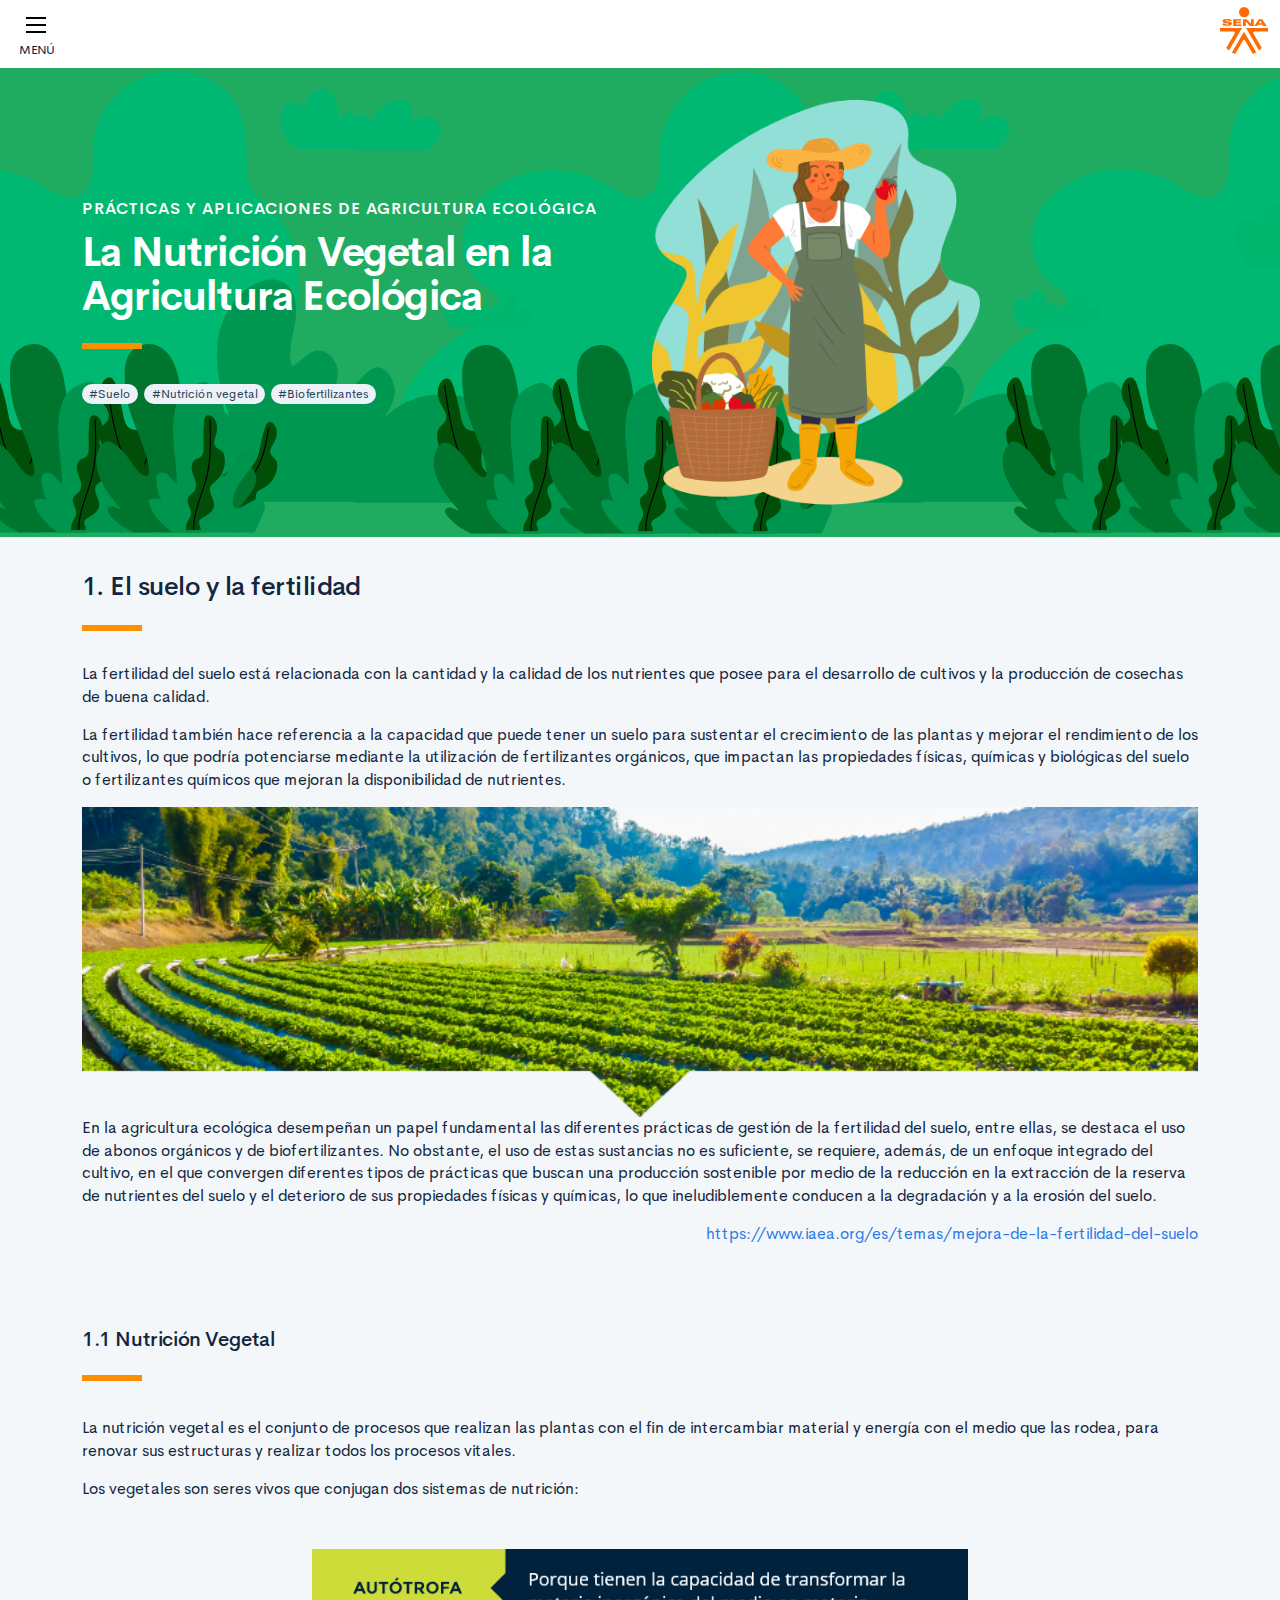
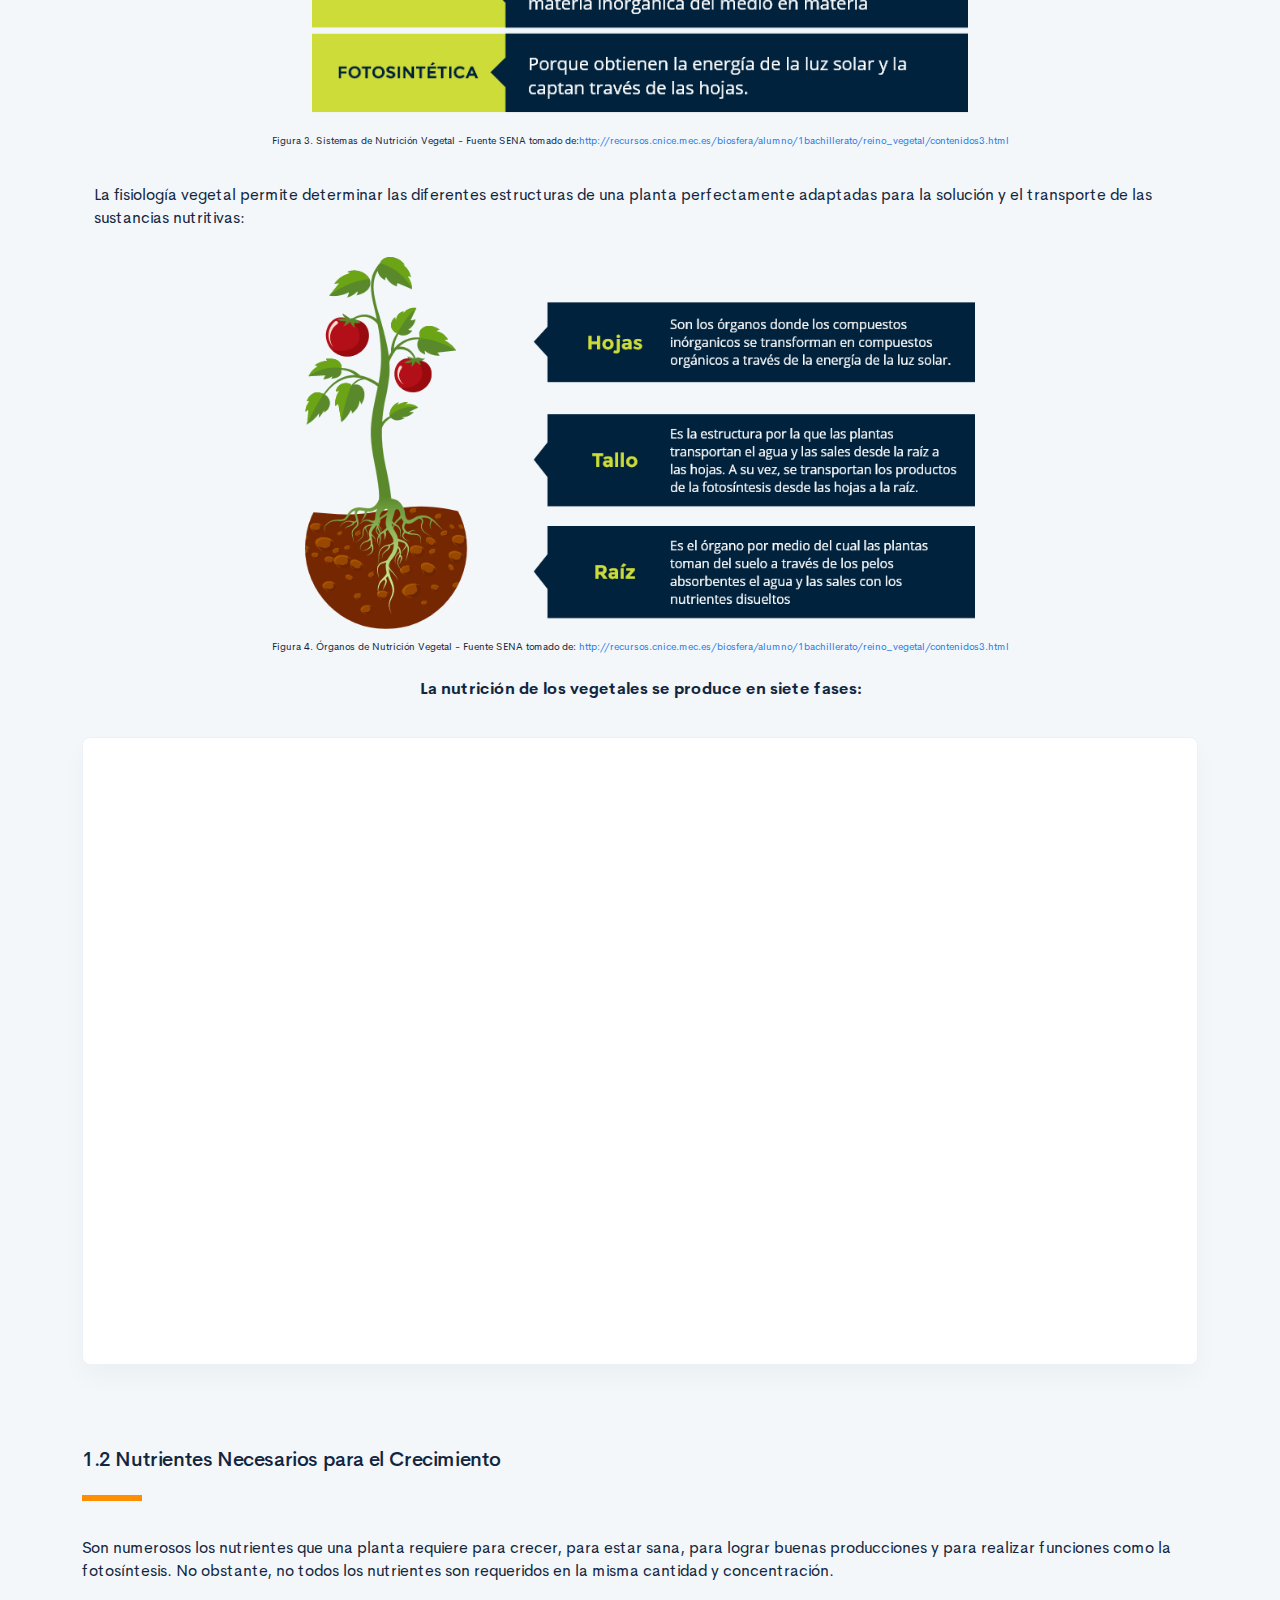
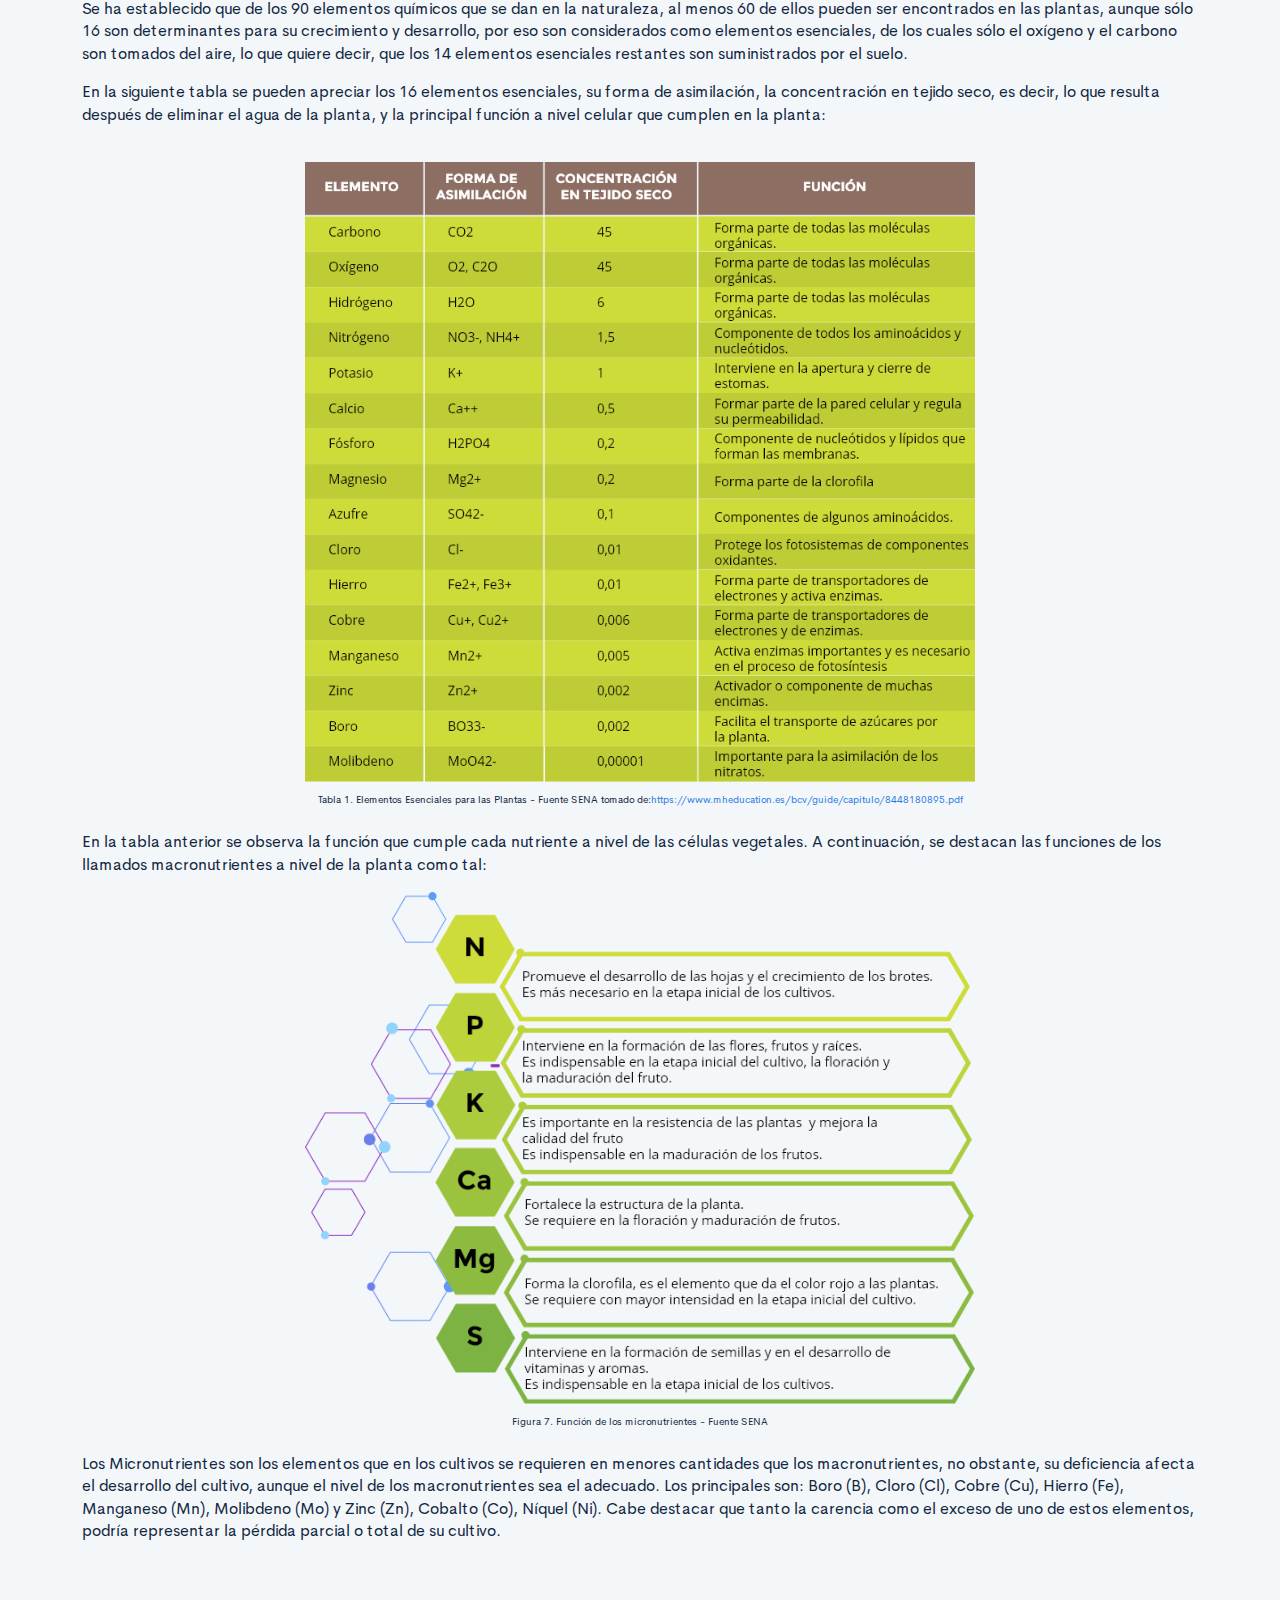
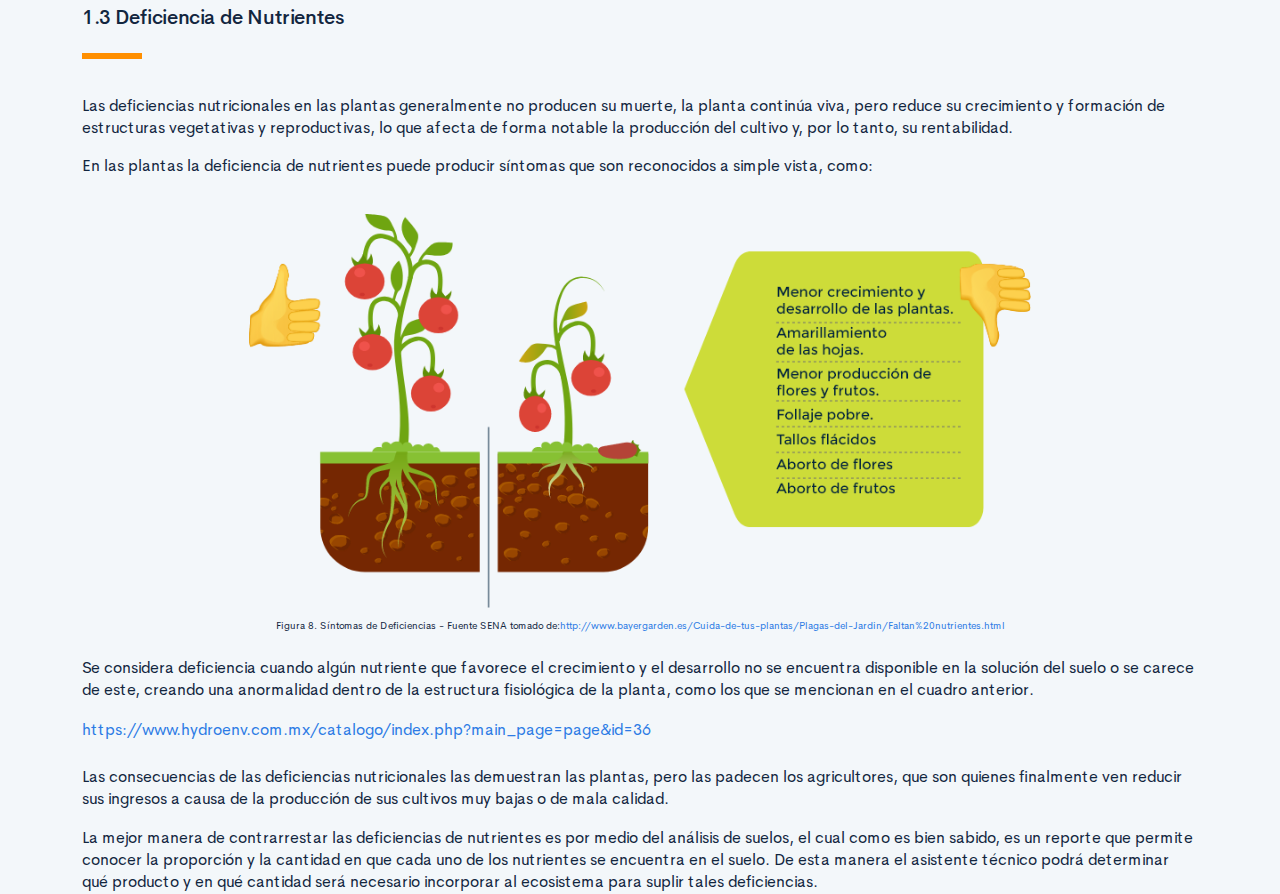
==== public/main.html @ 80901336 "Maquetación e Interacción JS" ====
<!DOCTYPE html>
<html lang="es">
    <head>
        <meta charset="UTF-8">
        <meta name="viewport" content="width=device-width, user-scalable=no, initial-scale=1.0, maximum-scale=1.0, minimum-scale=1.0">
        <title>PRÁCTICAS Y APLICACIONES DE AGRICULTURA ECOLÓGICA</title>
        <meta meta name="description" content="Descripción del propósito educativo del componente">
        <link rel="icon" type="image/svg+xml" href="assets/images/logos/senaLogo.svg">
        <link rel="stylesheet" href="assets/fonts/feather/feather.css">
        <link rel="stylesheet" href="assets/fonts/fontawesome/css/font-awesome.css">
        <link href="assets/css/fancybox.css" rel="stylesheet">
        <link href="assets/css/animate.css" rel="stylesheet">
        <link rel="stylesheet" href="assets/css/main.css">
    </head>
    <body class="theme-dark" id="page-main">
        <div class="page-main">
            <header class="sticky-top">
                <div class="page-topbar">
                    <div class="container-fluid">
                        <div class="d-flex justify-content-between align-items-center">
                            <div class="page-topbar__menu"><a class="page-topbar__menu-icon btn-menu-responsive" href="#"><span></span><span></span><span></span></a><span class="page-topbar__menu-title">MENÚ</span></div>
                            <div class="page-topbar__logo"><img class="img-fluid" src="assets/images/logos/senaLogo.svg" alt="Logo SENA"></div>
                        </div>
                    </div>
                </div>
            </header>
            <main class="mb-5">
                <div class="page-header theme-light mb-5" id="page-main-header">
                    <div class="container">
                        <div class="row align-items-center">
                            <div class="col-12 col-lg-6">
                                <h3 class="curso-subtitulo" id="curso-titulo-componente">PRÁCTICAS Y APLICACIONES DE AGRICULTURA ECOLÓGICA</h3>
                                <h1 class="curso-titulo" id="curso-titulo-tema">Título del tema</h1>
                                <div class="brand-line-primary"></div>
                                <div class="keywords"><span class="badge badge-pill badge-light mr-2">#Suelo</span><span class="badge badge-pill badge-light mr-2">#Nutrición vegetal</span><span class="badge badge-pill badge-light mr-2">#Biofertilizantes</span></div>
                            </div>
                            <div class="col-12 col-lg-6">
                                <div class="d-none d-lg-block"><img src="assets/images/header/header_media.png" style="max-width: 60%"></div>
                            </div>
                        </div>
                    </div>
                </div>
                <div id="mainContent"></div>
            </main>
            <footer class="mt-5">
                <div class="page-control d-none" id="page-control">
                    <div class="row justify-content-center align-items-center"><a class="page-control-link page-control-prev col-6 py-3 text-center" id="back" href="#"><span>
                                <div class="fa fa-chevron-left mr-3"></div>Anterior
                            </span></a><a class="page-control-link page-control-next col-6 py-3 text-center" id="next" href="#"><span>Siguiente<div class="fa fa-chevron-right ml-3"></div></span></a></div>
                </div>
            </footer>
        </div>
        <aside id="page-main-aside">
            <div class="aside-contenidos">
                <div class="aside-contenidos__header d-flex justify-content-between align-items-center">
                    <div class="aside-contenidos__titulo"><span> <i class="fa fa-list-ul mr-2"></i>Contenidos</span></div>
                    <div class="aside-contenidos__close d-md-none"><a class="page-main-aside__close icon btnclose m-0" href="#"></a></div>
                </div>
                <nav class="aside-contenidos__body">
                    <ul class="menu-main" id="menuMain"></ul>
                </nav>
            </div>
            <div class="aside-extra position-relative">
                <ul class="fixed-bottom menu-secondary" id="menuSecondary"></ul>
            </div>
        </aside>
        <script src="assets/js/vendor.js"></script>
        <script src="assets/js/global.js"> </script>
        <script src="assets/js/pages.js"> </script>
    </body>
</html>
---- public/assets/fonts/feather/feather.css ----
@font-face {
  font-family: 'Feather';
  src:
    url('fonts/Feather.ttf?sdxovp') format('truetype'),
    url('fonts/Feather.woff?sdxovp') format('woff'),
    url('fonts/Feather.svg?sdxovp#Feather') format('svg');
  font-weight: normal;
  font-style: normal;
}

.fe {
  /* use !important to prevent issues with browser extensions that change fonts */
  font-family: 'Feather' !important;
  speak: none;
  font-style: normal;
  font-weight: normal;
  font-variant: normal;
  text-transform: none;
  line-height: 1;

  /* Better Font Rendering =========== */
  -webkit-font-smoothing: antialiased;
  -moz-osx-font-smoothing: grayscale;
}

.fe-activity:before {
  content: "\e900";
}
.fe-airplay:before {
  content: "\e901";
}
.fe-alert-circle:before {
  content: "\e902";
}
.fe-alert-octagon:before {
  content: "\e903";
}
.fe-alert-triangle:before {
  content: "\e904";
}
.fe-align-center:before {
  content: "\e905";
}
.fe-align-justify:before {
  content: "\e906";
}
.fe-align-left:before {
  content: "\e907";
}
.fe-align-right:before {
  content: "\e908";
}
.fe-anchor:before {
  content: "\e909";
}
.fe-aperture:before {
  content: "\e90a";
}
.fe-archive:before {
  content: "\e90b";
}
.fe-arrow-down:before {
  content: "\e90c";
}
.fe-arrow-down-circle:before {
  content: "\e90d";
}
.fe-arrow-down-left:before {
  content: "\e90e";
}
.fe-arrow-down-right:before {
  content: "\e90f";
}
.fe-arrow-left:before {
  content: "\e910";
}
.fe-arrow-left-circle:before {
  content: "\e911";
}
.fe-arrow-right:before {
  content: "\e912";
}
.fe-arrow-right-circle:before {
  content: "\e913";
}
.fe-arrow-up:before {
  content: "\e914";
}
.fe-arrow-up-circle:before {
  content: "\e915";
}
.fe-arrow-up-left:before {
  content: "\e916";
}
.fe-arrow-up-right:before {
  content: "\e917";
}
.fe-at-sign:before {
  content: "\e918";
}
.fe-award:before {
  content: "\e919";
}
.fe-bar-chart:before {
  content: "\e91a";
}
.fe-bar-chart-2:before {
  content: "\e91b";
}
.fe-battery:before {
  content: "\e91c";
}
.fe-battery-charging:before {
  content: "\e91d";
}
.fe-bell:before {
  content: "\e91e";
}
.fe-bell-off:before {
  content: "\e91f";
}
.fe-bluetooth:before {
  content: "\e920";
}
.fe-bold:before {
  content: "\e921";
}
.fe-book:before {
  content: "\e922";
}
.fe-book-open:before {
  content: "\e923";
}
.fe-bookmark:before {
  content: "\e924";
}
.fe-box:before {
  content: "\e925";
}
.fe-briefcase:before {
  content: "\e926";
}
.fe-calendar:before {
  content: "\e927";
}
.fe-camera:before {
  content: "\e928";
}
.fe-camera-off:before {
  content: "\e929";
}
.fe-cast:before {
  content: "\e92a";
}
.fe-check:before {
  content: "\e92b";
}
.fe-check-circle:before {
  content: "\e92c";
}
.fe-check-square:before {
  content: "\e92d";
}
.fe-chevron-down:before {
  content: "\e92e";
}
.fe-chevron-left:before {
  content: "\e92f";
}
.fe-chevron-right:before {
  content: "\e930";
}
.fe-chevron-up:before {
  content: "\e931";
}
.fe-chevrons-down:before {
  content: "\e932";
}
.fe-chevrons-left:before {
  content: "\e933";
}
.fe-chevrons-right:before {
  content: "\e934";
}
.fe-chevrons-up:before {
  content: "\e935";
}
.fe-chrome:before {
  content: "\e936";
}
.fe-circle:before {
  content: "\e937";
}
.fe-clipboard:before {
  content: "\e938";
}
.fe-clock:before {
  content: "\e939";
}
.fe-cloud:before {
  content: "\e93a";
}
.fe-cloud-drizzle:before {
  content: "\e93b";
}
.fe-cloud-lightning:before {
  content: "\e93c";
}
.fe-cloud-off:before {
  content: "\e93d";
}
.fe-cloud-rain:before {
  content: "\e93e";
}
.fe-cloud-snow:before {
  content: "\e93f";
}
.fe-code:before {
  content: "\e940";
}
.fe-codepen:before {
  content: "\e941";
}
.fe-command:before {
  content: "\e942";
}
.fe-compass:before {
  content: "\e943";
}
.fe-copy:before {
  content: "\e944";
}
.fe-corner-down-left:before {
  content: "\e945";
}
.fe-corner-down-right:before {
  content: "\e946";
}
.fe-corner-left-down:before {
  content: "\e947";
}
.fe-corner-left-up:before {
  content: "\e948";
}
.fe-corner-right-down:before {
  content: "\e949";
}
.fe-corner-right-up:before {
  content: "\e94a";
}
.fe-corner-up-left:before {
  content: "\e94b";
}
.fe-corner-up-right:before {
  content: "\e94c";
}
.fe-cpu:before {
  content: "\e94d";
}
.fe-credit-card:before {
  content: "\e94e";
}
.fe-crop:before {
  content: "\e94f";
}
.fe-crosshair:before {
  content: "\e950";
}
.fe-database:before {
  content: "\e951";
}
.fe-delete:before {
  content: "\e952";
}
.fe-disc:before {
  content: "\e953";
}
.fe-dollar-sign:before {
  content: "\e954";
}
.fe-download:before {
  content: "\e955";
}
.fe-download-cloud:before {
  content: "\e956";
}
.fe-droplet:before {
  content: "\e957";
}
.fe-edit:before {
  content: "\e958";
}
.fe-edit-2:before {
  content: "\e959";
}
.fe-edit-3:before {
  content: "\e95a";
}
.fe-external-link:before {
  content: "\e95b";
}
.fe-eye:before {
  content: "\e95c";
}
.fe-eye-off:before {
  content: "\e95d";
}
.fe-facebook:before {
  content: "\e95e";
}
.fe-fast-forward:before {
  content: "\e95f";
}
.fe-feather:before {
  content: "\e960";
}
.fe-file:before {
  content: "\e961";
}
.fe-file-minus:before {
  content: "\e962";
}
.fe-file-plus:before {
  content: "\e963";
}
.fe-file-text:before {
  content: "\e964";
}
.fe-film:before {
  content: "\e965";
}
.fe-filter:before {
  content: "\e966";
}
.fe-flag:before {
  content: "\e967";
}
.fe-folder:before {
  content: "\e968";
}
.fe-folder-minus:before {
  content: "\e969";
}
.fe-folder-plus:before {
  content: "\e96a";
}
.fe-gift:before {
  content: "\e96b";
}
.fe-git-branch:before {
  content: "\e96c";
}
.fe-git-commit:before {
  content: "\e96d";
}
.fe-git-merge:before {
  content: "\e96e";
}
.fe-git-pull-request:before {
  content: "\e96f";
}
.fe-github:before {
  content: "\e970";
}
.fe-gitlab:before {
  content: "\e971";
}
.fe-globe:before {
  content: "\e972";
}
.fe-grid:before {
  content: "\e973";
}
.fe-hard-drive:before {
  content: "\e974";
}
.fe-hash:before {
  content: "\e975";
}
.fe-headphones:before {
  content: "\e976";
}
.fe-heart:before {
  content: "\e977";
}
.fe-help-circle:before {
  content: "\e978";
}
.fe-home:before {
  content: "\e979";
}
.fe-image:before {
  content: "\e97a";
}
.fe-inbox:before {
  content: "\e97b";
}
.fe-info:before {
  content: "\e97c";
}
.fe-instagram:before {
  content: "\e97d";
}
.fe-italic:before {
  content: "\e97e";
}
.fe-layers:before {
  content: "\e97f";
}
.fe-layout:before {
  content: "\e980";
}
.fe-life-buoy:before {
  content: "\e981";
}
.fe-link:before {
  content: "\e982";
}
.fe-link-2:before {
  content: "\e983";
}
.fe-linkedin:before {
  content: "\e984";
}
.fe-list:before {
  content: "\e985";
}
.fe-loader:before {
  content: "\e986";
}
.fe-lock:before {
  content: "\e987";
}
.fe-log-in:before {
  content: "\e988";
}
.fe-log-out:before {
  content: "\e989";
}
.fe-mail:before {
  content: "\e98a";
}
.fe-map:before {
  content: "\e98b";
}
.fe-map-pin:before {
  content: "\e98c";
}
.fe-maximize:before {
  content: "\e98d";
}
.fe-maximize-2:before {
  content: "\e98e";
}
.fe-menu:before {
  content: "\e98f";
}
.fe-message-circle:before {
  content: "\e990";
}
.fe-message-square:before {
  content: "\e991";
}
.fe-mic:before {
  content: "\e992";
}
.fe-mic-off:before {
  content: "\e993";
}
.fe-minimize:before {
  content: "\e994";
}
.fe-minimize-2:before {
  content: "\e995";
}
.fe-minus:before {
  content: "\e996";
}
.fe-minus-circle:before {
  content: "\e997";
}
.fe-minus-square:before {
  content: "\e998";
}
.fe-monitor:before {
  content: "\e999";
}
.fe-moon:before {
  content: "\e99a";
}
.fe-more-horizontal:before {
  content: "\e99b";
}
.fe-more-vertical:before {
  content: "\e99c";
}
.fe-move:before {
  content: "\e99d";
}
.fe-music:before {
  content: "\e99e";
}
.fe-navigation:before {
  content: "\e99f";
}
.fe-navigation-2:before {
  content: "\e9a0";
}
.fe-octagon:before {
  content: "\e9a1";
}
.fe-package:before {
  content: "\e9a2";
}
.fe-paperclip:before {
  content: "\e9a3";
}
.fe-pause:before {
  content: "\e9a4";
}
.fe-pause-circle:before {
  content: "\e9a5";
}
.fe-percent:before {
  content: "\e9a6";
}
.fe-phone:before {
  content: "\e9a7";
}
.fe-phone-call:before {
  content: "\e9a8";
}
.fe-phone-forwarded:before {
  content: "\e9a9";
}
.fe-phone-incoming:before {
  content: "\e9aa";
}
.fe-phone-missed:before {
  content: "\e9ab";
}
.fe-phone-off:before {
  content: "\e9ac";
}
.fe-phone-outgoing:before {
  content: "\e9ad";
}
.fe-pie-chart:before {
  content: "\e9ae";
}
.fe-play:before {
  content: "\e9af";
}
.fe-play-circle:before {
  content: "\e9b0";
}
.fe-plus:before {
  content: "\e9b1";
}
.fe-plus-circle:before {
  content: "\e9b2";
}
.fe-plus-square:before {
  content: "\e9b3";
}
.fe-pocket:before {
  content: "\e9b4";
}
.fe-power:before {
  content: "\e9b5";
}
.fe-printer:before {
  content: "\e9b6";
}
.fe-radio:before {
  content: "\e9b7";
}
.fe-refresh-ccw:before {
  content: "\e9b8";
}
.fe-refresh-cw:before {
  content: "\e9b9";
}
.fe-repeat:before {
  content: "\e9ba";
}
.fe-rewind:before {
  content: "\e9bb";
}
.fe-rotate-ccw:before {
  content: "\e9bc";
}
.fe-rotate-cw:before {
  content: "\e9bd";
}
.fe-rss:before {
  content: "\e9be";
}
.fe-save:before {
  content: "\e9bf";
}
.fe-scissors:before {
  content: "\e9c0";
}
.fe-search:before {
  content: "\e9c1";
}
.fe-send:before {
  content: "\e9c2";
}
.fe-server:before {
  content: "\e9c3";
}
.fe-settings:before {
  content: "\e9c4";
}
.fe-share:before {
  content: "\e9c5";
}
.fe-share-2:before {
  content: "\e9c6";
}
.fe-shield:before {
  content: "\e9c7";
}
.fe-shield-off:before {
  content: "\e9c8";
}
.fe-shopping-bag:before {
  content: "\e9c9";
}
.fe-shopping-cart:before {
  content: "\e9ca";
}
.fe-shuffle:before {
  content: "\e9cb";
}
.fe-sidebar:before {
  content: "\e9cc";
}
.fe-skip-back:before {
  content: "\e9cd";
}
.fe-skip-forward:before {
  content: "\e9ce";
}
.fe-slack:before {
  content: "\e9cf";
}
.fe-slash:before {
  content: "\e9d0";
}
.fe-sliders:before {
  content: "\e9d1";
}
.fe-smartphone:before {
  content: "\e9d2";
}
.fe-speaker:before {
  content: "\e9d3";
}
.fe-square:before {
  content: "\e9d4";
}
.fe-star:before {
  content: "\e9d5";
}
.fe-stop-circle:before {
  content: "\e9d6";
}
.fe-sun:before {
  content: "\e9d7";
}
.fe-sunrise:before {
  content: "\e9d8";
}
.fe-sunset:before {
  content: "\e9d9";
}
.fe-tablet:before {
  content: "\e9da";
}
.fe-tag:before {
  content: "\e9db";
}
.fe-target:before {
  content: "\e9dc";
}
.fe-terminal:before {
  content: "\e9dd";
}
.fe-thermometer:before {
  content: "\e9de";
}
.fe-thumbs-down:before {
  content: "\e9df";
}
.fe-thumbs-up:before {
  content: "\e9e0";
}
.fe-toggle-left:before {
  content: "\e9e1";
}
.fe-toggle-right:before {
  content: "\e9e2";
}
.fe-trash:before {
  content: "\e9e3";
}
.fe-trash-2:before {
  content: "\e9e4";
}
.fe-trending-down:before {
  content: "\e9e5";
}
.fe-trending-up:before {
  content: "\e9e6";
}
.fe-triangle:before {
  content: "\e9e7";
}
.fe-truck:before {
  content: "\e9e8";
}
.fe-tv:before {
  content: "\e9e9";
}
.fe-twitter:before {
  content: "\e9ea";
}
.fe-type:before {
  content: "\e9eb";
}
.fe-umbrella:before {
  content: "\e9ec";
}
.fe-underline:before {
  content: "\e9ed";
}
.fe-unlock:before {
  content: "\e9ee";
}
.fe-upload:before {
  content: "\e9ef";
}
.fe-upload-cloud:before {
  content: "\e9f0";
}
.fe-user:before {
  content: "\e9f1";
}
.fe-user-check:before {
  content: "\e9f2";
}
.fe-user-minus:before {
  content: "\e9f3";
}
.fe-user-plus:before {
  content: "\e9f4";
}
.fe-user-x:before {
  content: "\e9f5";
}
.fe-users:before {
  content: "\e9f6";
}
.fe-video:before {
  content: "\e9f7";
}
.fe-video-off:before {
  content: "\e9f8";
}
.fe-voicemail:before {
  content: "\e9f9";
}
.fe-volume:before {
  content: "\e9fa";
}
.fe-volume-1:before {
  content: "\e9fb";
}
.fe-volume-2:before {
  content: "\e9fc";
}
.fe-volume-x:before {
  content: "\e9fd";
}
.fe-watch:before {
  content: "\e9fe";
}
.fe-wifi:before {
  content: "\e9ff";
}
.fe-wifi-off:before {
  content: "\ea00";
}
.fe-wind:before {
  content: "\ea01";
}
.fe-x:before {
  content: "\ea02";
}
.fe-x-circle:before {
  content: "\ea03";
}
.fe-x-square:before {
  content: "\ea04";
}
.fe-youtube:before {
  content: "\ea05";
}
.fe-zap:before {
  content: "\ea06";
}
.fe-zap-off:before {
  content: "\ea07";
}
.fe-zoom-in:before {
  content: "\ea08";
}
.fe-zoom-out:before {
  content: "\ea09";
}
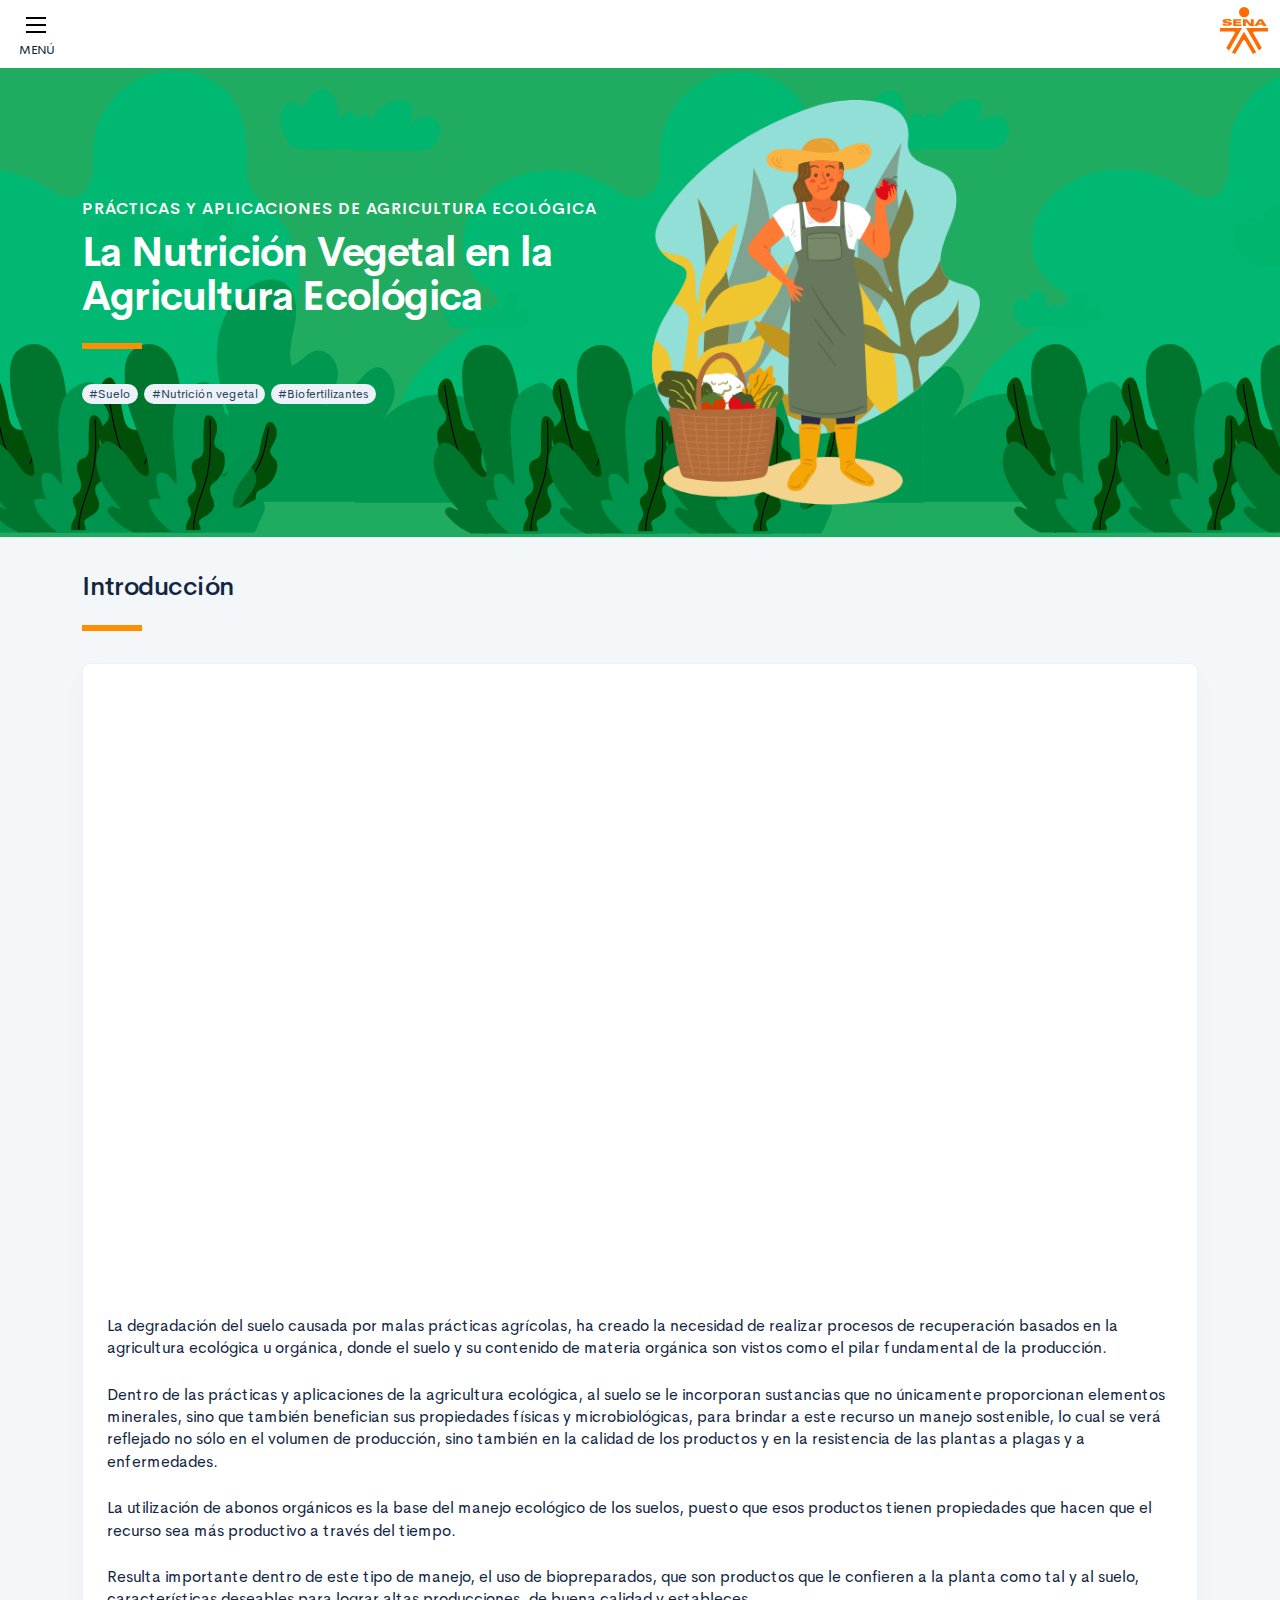
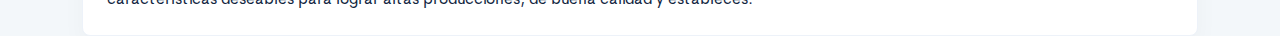
==== commit 97b33c47: "Terminado" ====
--- a/public/main.html
+++ b/public/main.html
@@ -32,7 +32,6 @@
                                 <h3 class="curso-subtitulo" id="curso-titulo-componente">PRÁCTICAS Y APLICACIONES DE AGRICULTURA ECOLÓGICA</h3>
                                 <h1 class="curso-titulo" id="curso-titulo-tema">Título del tema</h1>
                                 <div class="brand-line-primary"></div>
-                                <div class="keywords"><span class="badge badge-pill badge-light mr-2">#Suelo</span><span class="badge badge-pill badge-light mr-2">#Nutrición vegetal</span><span class="badge badge-pill badge-light mr-2">#Biofertilizantes</span></div>
                             </div>
                             <div class="col-12 col-lg-6">
                                 <div class="d-none d-lg-block"><img src="assets/images/header/header_media.png" style="max-width: 60%"></div>
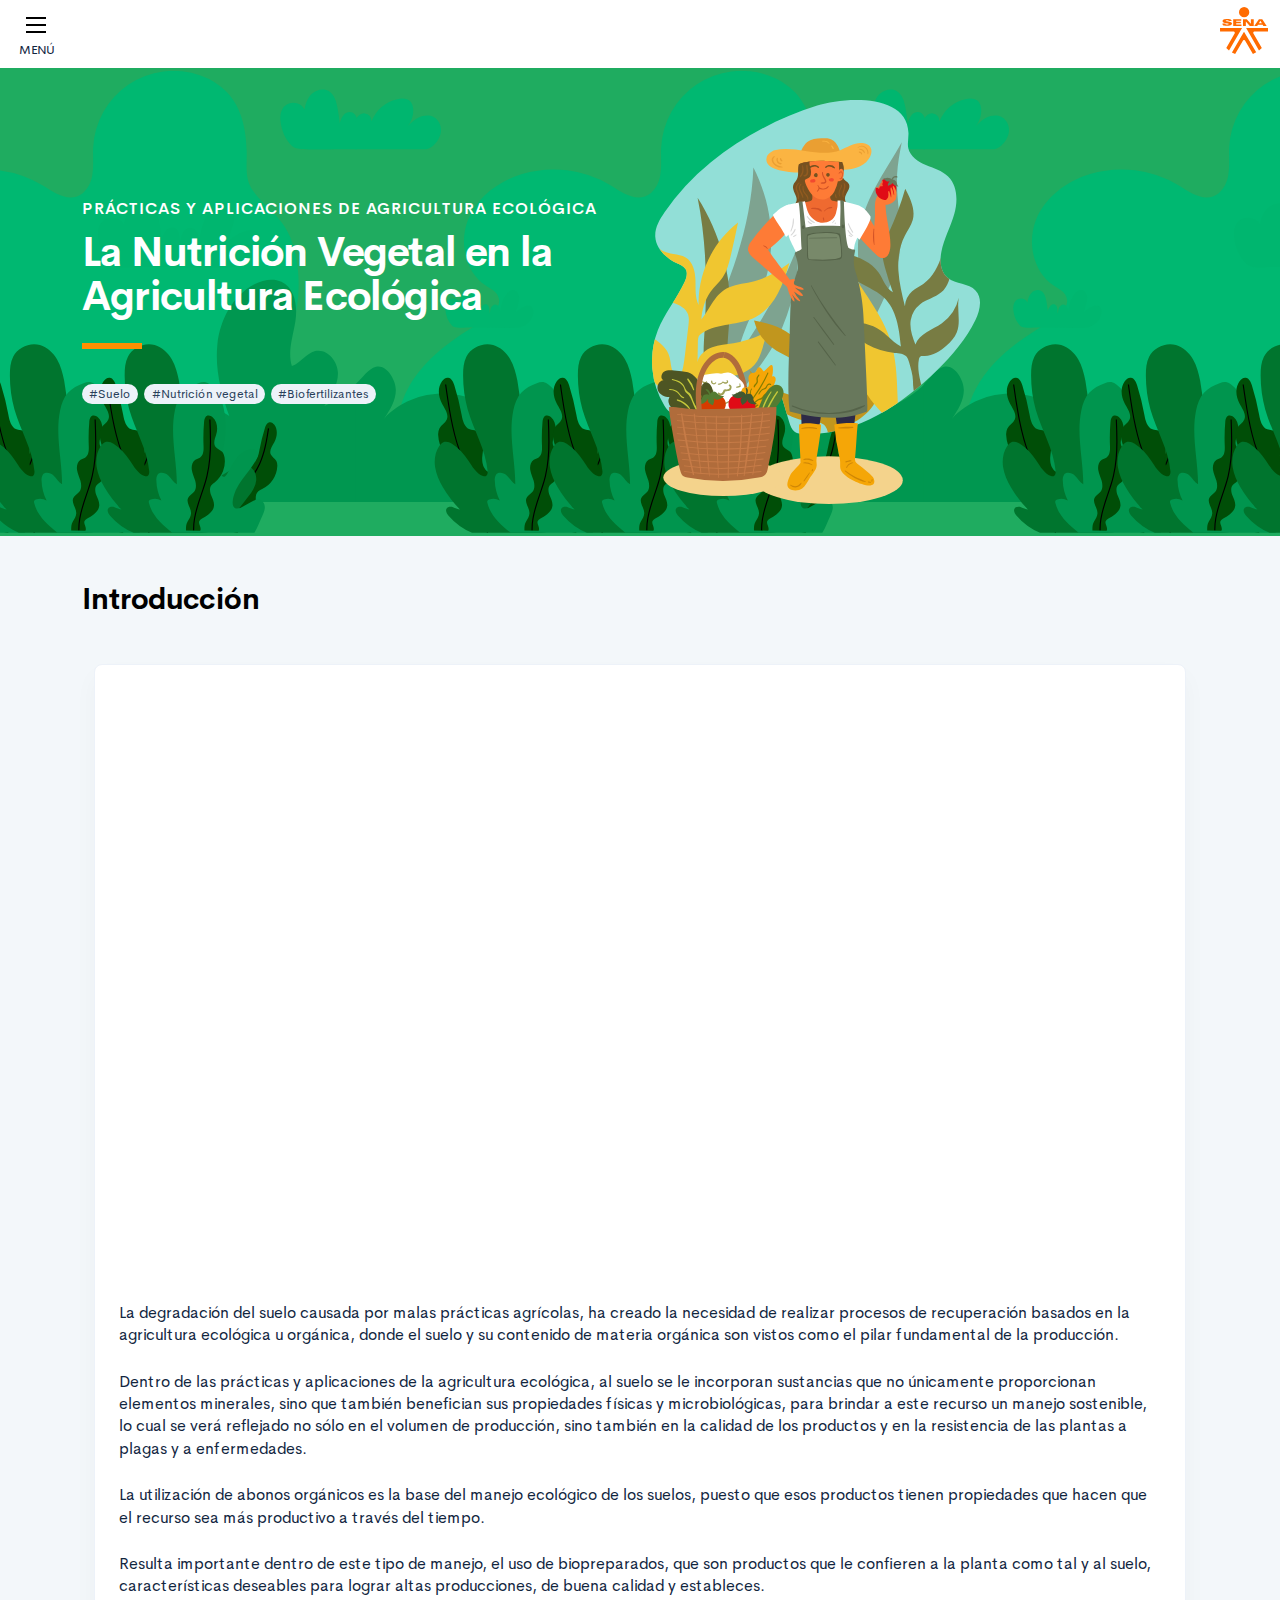
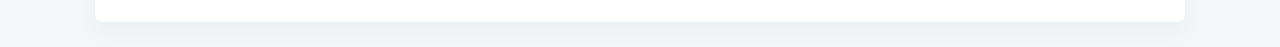
==== commit abdd3ab4: "Correcciones 2" ====
--- a/public/main.html
+++ b/public/main.html
@@ -4,7 +4,7 @@
         <meta charset="UTF-8">
         <meta name="viewport" content="width=device-width, user-scalable=no, initial-scale=1.0, maximum-scale=1.0, minimum-scale=1.0">
         <title>PRÁCTICAS Y APLICACIONES DE AGRICULTURA ECOLÓGICA</title>
-        <meta meta name="description" content="Descripción del propósito educativo del componente">
+        <meta meta name="description" content="La Nutrición Vegetal en la Agricultura Ecológica">
         <link rel="icon" type="image/svg+xml" href="assets/images/logos/senaLogo.svg">
         <link rel="stylesheet" href="assets/fonts/feather/feather.css">
         <link rel="stylesheet" href="assets/fonts/fontawesome/css/font-awesome.css">
@@ -34,7 +34,7 @@
                                 <div class="brand-line-primary"></div>
                             </div>
                             <div class="col-12 col-lg-6">
-                                <div class="d-none d-lg-block"><img src="assets/images/header/header_media.png" style="max-width: 60%"></div>
+                                <div class="d-none d-lg-block"><img src="assets/images/header/header_media.svg" style="max-width: 60%"></div>
                             </div>
                         </div>
                     </div>
--- a/public/assets/css/main.css
+++ b/public/assets/css/main.css
@@ -3,6 +3,6 @@
  * Copyright 2011-2019 The Bootstrap Authors
  * Copyright 2011-2019 Twitter, Inc.
  * Licensed under MIT (https://github.com/twbs/bootstrap/blob/master/LICENSE)
- */:root{--blue: #2C7BE5;--indigo: #727cf5;--purple: #6b5eae;--pink: #ff679b;--red: #E63757;--orange: #fd7e14;--yellow: #F6C343;--green: #00D97E;--teal: #02a8b5;--cyan: #39afd1;--white: #fff;--gray: #95AAC9;--gray-dark: #3B506C;--primary: #12263F;--secondary: #6E84A3;--success: #00A99A;--info: #39afd1;--warning: #ff8f00;--danger: #E63757;--light: #EDF2F9;--dark: #000;--white: #fff;--breakpoint-xs: 0;--breakpoint-sm: 576px;--breakpoint-md: 768px;--breakpoint-lg: 992px;--breakpoint-xl: 1200px;--font-family-sans-serif: "Cerebri Sans", sans-serif;--font-family-monospace: "Courier New", monospace}*,*::before,*::after{box-sizing:border-box}html{font-family:sans-serif;line-height:1.15;-webkit-text-size-adjust:100%;-webkit-tap-highlight-color:rgba(0,0,0,0)}article,aside,figcaption,figure,footer,header,hgroup,main,nav,section{display:block}body{margin:0;font-family:"Cerebri Sans",sans-serif;font-size:.9375rem;font-weight:400;line-height:1.5;color:#12263F;text-align:left;background-color:#F3F7FA}[tabindex="-1"]:focus:not(:focus-visible){outline:0 !important}hr{box-sizing:content-box;height:0;overflow:visible}h1,h2,h3,h4,h5,h6{margin-top:0;margin-bottom:1.125rem}p{margin-top:0;margin-bottom:1rem}abbr[title],abbr[data-original-title]{text-decoration:underline;text-decoration:underline dotted;cursor:help;border-bottom:0;text-decoration-skip-ink:none}address{margin-bottom:1rem;font-style:normal;line-height:inherit}ol,ul,dl{margin-top:0;margin-bottom:1rem}ol ol,ul ul,ol ul,ul ol{margin-bottom:0}dt{font-weight:600}dd{margin-bottom:.5rem;margin-left:0}blockquote{margin:0 0 1rem}b,strong{font-weight:bolder}small{font-size:80%}sub,sup{position:relative;font-size:75%;line-height:0;vertical-align:baseline}sub{bottom:-.25em}sup{top:-.5em}a{color:#2C7BE5;text-decoration:none;background-color:transparent}a:hover{color:#104082;text-decoration:none}a:not([href]){color:inherit;text-decoration:none}a:not([href]):hover{color:inherit;text-decoration:none}pre,code,kbd,samp{font-family:"Courier New",monospace;font-size:1em}pre{margin-top:0;margin-bottom:1rem;overflow:auto}figure{margin:0 0 1rem}img{vertical-align:middle;border-style:none}svg{overflow:hidden;vertical-align:middle}table{border-collapse:collapse}caption{padding-top:1rem;padding-bottom:1rem;color:#95AAC9;text-align:left;caption-side:bottom}th{text-align:inherit}label{display:inline-block;margin-bottom:.5rem}button{border-radius:0}button:focus{outline:1px dotted;outline:5px auto -webkit-focus-ring-color}input,button,select,optgroup,textarea{margin:0;font-family:inherit;font-size:inherit;line-height:inherit}button,input{overflow:visible}button,select{text-transform:none}select{word-wrap:normal}button,[type="button"],[type="reset"],[type="submit"]{-webkit-appearance:button}button:not(:disabled),[type="button"]:not(:disabled),[type="reset"]:not(:disabled),[type="submit"]:not(:disabled){cursor:pointer}button::-moz-focus-inner,[type="button"]::-moz-focus-inner,[type="reset"]::-moz-focus-inner,[type="submit"]::-moz-focus-inner{padding:0;border-style:none}input[type="radio"],input[type="checkbox"]{box-sizing:border-box;padding:0}input[type="date"],input[type="time"],input[type="datetime-local"],input[type="month"]{-webkit-appearance:listbox}textarea{overflow:auto;resize:vertical}fieldset{min-width:0;padding:0;margin:0;border:0}legend{display:block;width:100%;max-width:100%;padding:0;margin-bottom:.5rem;font-size:1.5rem;line-height:inherit;color:inherit;white-space:normal}progress{vertical-align:baseline}[type="number"]::-webkit-inner-spin-button,[type="number"]::-webkit-outer-spin-button{height:auto}[type="search"]{outline-offset:-2px;-webkit-appearance:none}[type="search"]::-webkit-search-decoration{-webkit-appearance:none}::-webkit-file-upload-button{font:inherit;-webkit-appearance:button}output{display:inline-block}summary{display:list-item;cursor:pointer}template{display:none}[hidden]{display:none !important}h1,h2,h3,h4,h5,h6,.h1,.h2,.h3,.h4,.h5,.h6{margin-bottom:1.125rem;font-weight:500;line-height:1.1}h1,.h1{font-size:1.625rem}h2,.h2{font-size:1.25rem}h3,.h3{font-size:1.0625rem}h4,.h4{font-size:.9375rem}h5,.h5{font-size:.8125rem}h6,.h6{font-size:.625rem}.lead{font-size:1.17188rem;font-weight:300}.display-1{font-size:4rem;font-weight:600;line-height:1.1}.display-2{font-size:3.25rem;font-weight:600;line-height:1.1}.display-3{font-size:2.625rem;font-weight:600;line-height:1.1}.display-4{font-size:2rem;font-weight:600;line-height:1.1}hr{margin-top:1rem;margin-bottom:1rem;border:0;border-top:1px solid #E3EBF6}small,.small{font-size:.8125rem;font-weight:400}mark,.mark{padding:.2em;background-color:#fcf8e3}.list-unstyled{padding-left:0;list-style:none}.list-inline{padding-left:0;list-style:none}.list-inline-item{display:inline-block}.list-inline-item:not(:last-child){margin-right:6px}.initialism{font-size:90%;text-transform:uppercase}.blockquote{margin-bottom:1.5rem;font-size:1.17188rem}.blockquote-footer{display:block;font-size:.8125rem;color:#95AAC9}.blockquote-footer::before{content:"\2014\00A0"}.img-fluid{max-width:100%;height:auto}.img-thumbnail{padding:.25rem;background-color:#F3F7FA;border:1px solid #E3EBF6;border-radius:.375rem;max-width:100%;height:auto}.figure{display:inline-block}.figure-img{margin-bottom:.75rem;line-height:1}.figure-caption{font-size:.8125rem;color:#95AAC9}code{font-size:87.5%;color:#2C7BE5;word-wrap:break-word}a>code{color:inherit}kbd{padding:.2rem .4rem;font-size:87.5%;color:#fff;background-color:#283E59;border-radius:.25rem}kbd kbd{padding:0;font-size:100%;font-weight:600}pre{display:block;font-size:87.5%;color:#283E59}pre code{font-size:inherit;color:inherit;word-break:normal}.pre-scrollable{max-height:340px;overflow-y:scroll}.container{width:100%;padding-right:12px;padding-left:12px;margin-right:auto;margin-left:auto}@media (min-width: 576px){.container{max-width:540px}}@media (min-width: 768px){.container{max-width:720px}}@media (min-width: 992px){.container{max-width:960px}}@media (min-width: 1200px){.container{max-width:1140px}}.container-fluid,.container-sm,.container-md,.container-lg,.container-xl{width:100%;padding-right:12px;padding-left:12px;margin-right:auto;margin-left:auto}@media (min-width: 576px){.container,.container-sm{max-width:540px}}@media (min-width: 768px){.container,.container-sm,.container-md{max-width:720px}}@media (min-width: 992px){.container,.container-sm,.container-md,.container-lg{max-width:960px}}@media (min-width: 1200px){.container,.container-sm,.container-md,.container-lg,.container-xl{max-width:1140px}}.row{display:flex;flex-wrap:wrap;margin-right:-12px;margin-left:-12px}.no-gutters{margin-right:0;margin-left:0}.no-gutters>.col,.no-gutters>[class*="col-"]{padding-right:0;padding-left:0}.col-1,.col-2,.col-3,.col-4,.col-5,.col-6,.col-7,.col-8,.col-9,.col-10,.col-11,.col-12,.col,.col-auto,.col-sm-1,.col-sm-2,.col-sm-3,.col-sm-4,.col-sm-5,.col-sm-6,.col-sm-7,.col-sm-8,.col-sm-9,.col-sm-10,.col-sm-11,.col-sm-12,.col-sm,.col-sm-auto,.col-md-1,.col-md-2,.col-md-3,.col-md-4,.col-md-5,.col-md-6,.col-md-7,.col-md-8,.col-md-9,.col-md-10,.col-md-11,.col-md-12,.col-md,.col-md-auto,.col-lg-1,.col-lg-2,.col-lg-3,.col-lg-4,.col-lg-5,.col-lg-6,.col-lg-7,.col-lg-8,.col-lg-9,.col-lg-10,.col-lg-11,.col-lg-12,.col-lg,.col-lg-auto,.col-xl-1,.col-xl-2,.col-xl-3,.col-xl-4,.col-xl-5,.col-xl-6,.col-xl-7,.col-xl-8,.col-xl-9,.col-xl-10,.col-xl-11,.col-xl-12,.col-xl,.col-xl-auto{position:relative;width:100%;padding-right:12px;padding-left:12px}.col{flex-basis:0;flex-grow:1;max-width:100%}.row-cols-1>*{flex:0 0 100%;max-width:100%}.row-cols-2>*{flex:0 0 50%;max-width:50%}.row-cols-3>*{flex:0 0 33.33333%;max-width:33.33333%}.row-cols-4>*{flex:0 0 25%;max-width:25%}.row-cols-5>*{flex:0 0 20%;max-width:20%}.row-cols-6>*{flex:0 0 16.66667%;max-width:16.66667%}.col-auto{flex:0 0 auto;width:auto;max-width:100%}.col-1{flex:0 0 8.33333%;max-width:8.33333%}.col-2{flex:0 0 16.66667%;max-width:16.66667%}.col-3{flex:0 0 25%;max-width:25%}.col-4{flex:0 0 33.33333%;max-width:33.33333%}.col-5{flex:0 0 41.66667%;max-width:41.66667%}.col-6{flex:0 0 50%;max-width:50%}.col-7{flex:0 0 58.33333%;max-width:58.33333%}.col-8{flex:0 0 66.66667%;max-width:66.66667%}.col-9{flex:0 0 75%;max-width:75%}.col-10{flex:0 0 83.33333%;max-width:83.33333%}.col-11{flex:0 0 91.66667%;max-width:91.66667%}.col-12{flex:0 0 100%;max-width:100%}.order-first{order:-1}.order-last{order:13}.order-0{order:0}.order-1{order:1}.order-2{order:2}.order-3{order:3}.order-4{order:4}.order-5{order:5}.order-6{order:6}.order-7{order:7}.order-8{order:8}.order-9{order:9}.order-10{order:10}.order-11{order:11}.order-12{order:12}.offset-1{margin-left:8.33333%}.offset-2{margin-left:16.66667%}.offset-3{margin-left:25%}.offset-4{margin-left:33.33333%}.offset-5{margin-left:41.66667%}.offset-6{margin-left:50%}.offset-7{margin-left:58.33333%}.offset-8{margin-left:66.66667%}.offset-9{margin-left:75%}.offset-10{margin-left:83.33333%}.offset-11{margin-left:91.66667%}@media (min-width: 576px){.col-sm{flex-basis:0;flex-grow:1;max-width:100%}.row-cols-sm-1>*{flex:0 0 100%;max-width:100%}.row-cols-sm-2>*{flex:0 0 50%;max-width:50%}.row-cols-sm-3>*{flex:0 0 33.33333%;max-width:33.33333%}.row-cols-sm-4>*{flex:0 0 25%;max-width:25%}.row-cols-sm-5>*{flex:0 0 20%;max-width:20%}.row-cols-sm-6>*{flex:0 0 16.66667%;max-width:16.66667%}.col-sm-auto{flex:0 0 auto;width:auto;max-width:100%}.col-sm-1{flex:0 0 8.33333%;max-width:8.33333%}.col-sm-2{flex:0 0 16.66667%;max-width:16.66667%}.col-sm-3{flex:0 0 25%;max-width:25%}.col-sm-4{flex:0 0 33.33333%;max-width:33.33333%}.col-sm-5{flex:0 0 41.66667%;max-width:41.66667%}.col-sm-6{flex:0 0 50%;max-width:50%}.col-sm-7{flex:0 0 58.33333%;max-width:58.33333%}.col-sm-8{flex:0 0 66.66667%;max-width:66.66667%}.col-sm-9{flex:0 0 75%;max-width:75%}.col-sm-10{flex:0 0 83.33333%;max-width:83.33333%}.col-sm-11{flex:0 0 91.66667%;max-width:91.66667%}.col-sm-12{flex:0 0 100%;max-width:100%}.order-sm-first{order:-1}.order-sm-last{order:13}.order-sm-0{order:0}.order-sm-1{order:1}.order-sm-2{order:2}.order-sm-3{order:3}.order-sm-4{order:4}.order-sm-5{order:5}.order-sm-6{order:6}.order-sm-7{order:7}.order-sm-8{order:8}.order-sm-9{order:9}.order-sm-10{order:10}.order-sm-11{order:11}.order-sm-12{order:12}.offset-sm-0{margin-left:0}.offset-sm-1{margin-left:8.33333%}.offset-sm-2{margin-left:16.66667%}.offset-sm-3{margin-left:25%}.offset-sm-4{margin-left:33.33333%}.offset-sm-5{margin-left:41.66667%}.offset-sm-6{margin-left:50%}.offset-sm-7{margin-left:58.33333%}.offset-sm-8{margin-left:66.66667%}.offset-sm-9{margin-left:75%}.offset-sm-10{margin-left:83.33333%}.offset-sm-11{margin-left:91.66667%}}@media (min-width: 768px){.col-md{flex-basis:0;flex-grow:1;max-width:100%}.row-cols-md-1>*{flex:0 0 100%;max-width:100%}.row-cols-md-2>*{flex:0 0 50%;max-width:50%}.row-cols-md-3>*{flex:0 0 33.33333%;max-width:33.33333%}.row-cols-md-4>*{flex:0 0 25%;max-width:25%}.row-cols-md-5>*{flex:0 0 20%;max-width:20%}.row-cols-md-6>*{flex:0 0 16.66667%;max-width:16.66667%}.col-md-auto{flex:0 0 auto;width:auto;max-width:100%}.col-md-1{flex:0 0 8.33333%;max-width:8.33333%}.col-md-2{flex:0 0 16.66667%;max-width:16.66667%}.col-md-3{flex:0 0 25%;max-width:25%}.col-md-4{flex:0 0 33.33333%;max-width:33.33333%}.col-md-5{flex:0 0 41.66667%;max-width:41.66667%}.col-md-6{flex:0 0 50%;max-width:50%}.col-md-7{flex:0 0 58.33333%;max-width:58.33333%}.col-md-8{flex:0 0 66.66667%;max-width:66.66667%}.col-md-9{flex:0 0 75%;max-width:75%}.col-md-10{flex:0 0 83.33333%;max-width:83.33333%}.col-md-11{flex:0 0 91.66667%;max-width:91.66667%}.col-md-12{flex:0 0 100%;max-width:100%}.order-md-first{order:-1}.order-md-last{order:13}.order-md-0{order:0}.order-md-1{order:1}.order-md-2{order:2}.order-md-3{order:3}.order-md-4{order:4}.order-md-5{order:5}.order-md-6{order:6}.order-md-7{order:7}.order-md-8{order:8}.order-md-9{order:9}.order-md-10{order:10}.order-md-11{order:11}.order-md-12{order:12}.offset-md-0{margin-left:0}.offset-md-1{margin-left:8.33333%}.offset-md-2{margin-left:16.66667%}.offset-md-3{margin-left:25%}.offset-md-4{margin-left:33.33333%}.offset-md-5{margin-left:41.66667%}.offset-md-6{margin-left:50%}.offset-md-7{margin-left:58.33333%}.offset-md-8{margin-left:66.66667%}.offset-md-9{margin-left:75%}.offset-md-10{margin-left:83.33333%}.offset-md-11{margin-left:91.66667%}}@media (min-width: 992px){.col-lg{flex-basis:0;flex-grow:1;max-width:100%}.row-cols-lg-1>*{flex:0 0 100%;max-width:100%}.row-cols-lg-2>*{flex:0 0 50%;max-width:50%}.row-cols-lg-3>*{flex:0 0 33.33333%;max-width:33.33333%}.row-cols-lg-4>*{flex:0 0 25%;max-width:25%}.row-cols-lg-5>*{flex:0 0 20%;max-width:20%}.row-cols-lg-6>*{flex:0 0 16.66667%;max-width:16.66667%}.col-lg-auto{flex:0 0 auto;width:auto;max-width:100%}.col-lg-1{flex:0 0 8.33333%;max-width:8.33333%}.col-lg-2{flex:0 0 16.66667%;max-width:16.66667%}.col-lg-3{flex:0 0 25%;max-width:25%}.col-lg-4{flex:0 0 33.33333%;max-width:33.33333%}.col-lg-5{flex:0 0 41.66667%;max-width:41.66667%}.col-lg-6{flex:0 0 50%;max-width:50%}.col-lg-7{flex:0 0 58.33333%;max-width:58.33333%}.col-lg-8{flex:0 0 66.66667%;max-width:66.66667%}.col-lg-9{flex:0 0 75%;max-width:75%}.col-lg-10{flex:0 0 83.33333%;max-width:83.33333%}.col-lg-11{flex:0 0 91.66667%;max-width:91.66667%}.col-lg-12{flex:0 0 100%;max-width:100%}.order-lg-first{order:-1}.order-lg-last{order:13}.order-lg-0{order:0}.order-lg-1{order:1}.order-lg-2{order:2}.order-lg-3{order:3}.order-lg-4{order:4}.order-lg-5{order:5}.order-lg-6{order:6}.order-lg-7{order:7}.order-lg-8{order:8}.order-lg-9{order:9}.order-lg-10{order:10}.order-lg-11{order:11}.order-lg-12{order:12}.offset-lg-0{margin-left:0}.offset-lg-1{margin-left:8.33333%}.offset-lg-2{margin-left:16.66667%}.offset-lg-3{margin-left:25%}.offset-lg-4{margin-left:33.33333%}.offset-lg-5{margin-left:41.66667%}.offset-lg-6{margin-left:50%}.offset-lg-7{margin-left:58.33333%}.offset-lg-8{margin-left:66.66667%}.offset-lg-9{margin-left:75%}.offset-lg-10{margin-left:83.33333%}.offset-lg-11{margin-left:91.66667%}}@media (min-width: 1200px){.col-xl{flex-basis:0;flex-grow:1;max-width:100%}.row-cols-xl-1>*{flex:0 0 100%;max-width:100%}.row-cols-xl-2>*{flex:0 0 50%;max-width:50%}.row-cols-xl-3>*{flex:0 0 33.33333%;max-width:33.33333%}.row-cols-xl-4>*{flex:0 0 25%;max-width:25%}.row-cols-xl-5>*{flex:0 0 20%;max-width:20%}.row-cols-xl-6>*{flex:0 0 16.66667%;max-width:16.66667%}.col-xl-auto{flex:0 0 auto;width:auto;max-width:100%}.col-xl-1{flex:0 0 8.33333%;max-width:8.33333%}.col-xl-2{flex:0 0 16.66667%;max-width:16.66667%}.col-xl-3{flex:0 0 25%;max-width:25%}.col-xl-4{flex:0 0 33.33333%;max-width:33.33333%}.col-xl-5{flex:0 0 41.66667%;max-width:41.66667%}.col-xl-6{flex:0 0 50%;max-width:50%}.col-xl-7{flex:0 0 58.33333%;max-width:58.33333%}.col-xl-8{flex:0 0 66.66667%;max-width:66.66667%}.col-xl-9{flex:0 0 75%;max-width:75%}.col-xl-10{flex:0 0 83.33333%;max-width:83.33333%}.col-xl-11{flex:0 0 91.66667%;max-width:91.66667%}.col-xl-12{flex:0 0 100%;max-width:100%}.order-xl-first{order:-1}.order-xl-last{order:13}.order-xl-0{order:0}.order-xl-1{order:1}.order-xl-2{order:2}.order-xl-3{order:3}.order-xl-4{order:4}.order-xl-5{order:5}.order-xl-6{order:6}.order-xl-7{order:7}.order-xl-8{order:8}.order-xl-9{order:9}.order-xl-10{order:10}.order-xl-11{order:11}.order-xl-12{order:12}.offset-xl-0{margin-left:0}.offset-xl-1{margin-left:8.33333%}.offset-xl-2{margin-left:16.66667%}.offset-xl-3{margin-left:25%}.offset-xl-4{margin-left:33.33333%}.offset-xl-5{margin-left:41.66667%}.offset-xl-6{margin-left:50%}.offset-xl-7{margin-left:58.33333%}.offset-xl-8{margin-left:66.66667%}.offset-xl-9{margin-left:75%}.offset-xl-10{margin-left:83.33333%}.offset-xl-11{margin-left:91.66667%}}.table{width:100%;margin-bottom:1.5rem;color:#12263F}.table th,.table td{padding:1rem;vertical-align:top;border-top:1px solid #EDF2F9}.table thead th{vertical-align:bottom;border-bottom:2px solid #EDF2F9}.table tbody+tbody{border-top:2px solid #EDF2F9}.table-sm th,.table-sm td{padding:1rem}.table-bordered{border:1px solid #EDF2F9}.table-bordered th,.table-bordered td{border:1px solid #EDF2F9}.table-bordered thead th,.table-bordered thead td{border-bottom-width:2px}.table-borderless th,.table-borderless td,.table-borderless thead th,.table-borderless tbody+tbody{border:0}.table-striped tbody tr:nth-of-type(even){background-color:#F9FBFD}.table-hover tbody tr:hover{color:#12263F;background-color:#F9FBFD}.table-primary,.table-primary>th,.table-primary>td{background-color:#bdc2c9}.table-primary th,.table-primary td,.table-primary thead th,.table-primary tbody+tbody{border-color:#848e9b}.table-hover .table-primary:hover{background-color:#afb5be}.table-hover .table-primary:hover>td,.table-hover .table-primary:hover>th{background-color:#afb5be}.table-secondary,.table-secondary>th,.table-secondary>td{background-color:#d6dde5}.table-secondary th,.table-secondary td,.table-secondary thead th,.table-secondary tbody+tbody{border-color:#b4bfcf}.table-hover .table-secondary:hover{background-color:#c6d0db}.table-hover .table-secondary:hover>td,.table-hover .table-secondary:hover>th{background-color:#c6d0db}.table-success,.table-success>th,.table-success>td{background-color:#b8e7e3}.table-success th,.table-success td,.table-success thead th,.table-success tbody+tbody{border-color:#7ad2ca}.table-hover .table-success:hover{background-color:#a5e1db}.table-hover .table-success:hover>td,.table-hover .table-success:hover>th{background-color:#a5e1db}.table-info,.table-info>th,.table-info>td{background-color:#c8e9f2}.table-info th,.table-info td,.table-info thead th,.table-info tbody+tbody{border-color:#98d5e7}.table-hover .table-info:hover{background-color:#b3e1ed}.table-hover .table-info:hover>td,.table-hover .table-info:hover>th{background-color:#b3e1ed}.table-warning,.table-warning>th,.table-warning>td{background-color:#ffe0b8}.table-warning th,.table-warning td,.table-warning thead th,.table-warning tbody+tbody{border-color:#ffc57a}.table-hover .table-warning:hover{background-color:#ffd59f}.table-hover .table-warning:hover>td,.table-hover .table-warning:hover>th{background-color:#ffd59f}.table-danger,.table-danger>th,.table-danger>td{background-color:#f8c7d0}.table-danger th,.table-danger td,.table-danger thead th,.table-danger tbody+tbody{border-color:#f297a8}.table-hover .table-danger:hover{background-color:#f5b0bd}.table-hover .table-danger:hover>td,.table-hover .table-danger:hover>th{background-color:#f5b0bd}.table-light,.table-light>th,.table-light>td{background-color:#fafbfd}.table-light th,.table-light td,.table-light thead th,.table-light tbody+tbody{border-color:#f6f8fc}.table-hover .table-light:hover{background-color:#e8ecf6}.table-hover .table-light:hover>td,.table-hover .table-light:hover>th{background-color:#e8ecf6}.table-dark,.table-dark>th,.table-dark>td{background-color:#b8b8b8}.table-dark th,.table-dark td,.table-dark thead th,.table-dark tbody+tbody{border-color:#7a7a7a}.table-hover .table-dark:hover{background-color:#ababab}.table-hover .table-dark:hover>td,.table-hover .table-dark:hover>th{background-color:#ababab}.table-white,.table-white>th,.table-white>td{background-color:#fff}.table-white th,.table-white td,.table-white thead th,.table-white tbody+tbody{border-color:#fff}.table-hover .table-white:hover{background-color:#f2f2f2}.table-hover .table-white:hover>td,.table-hover .table-white:hover>th{background-color:#f2f2f2}.table-active,.table-active>th,.table-active>td{background-color:#F9FBFD}.table-hover .table-active:hover{background-color:#e6eef7}.table-hover .table-active:hover>td,.table-hover .table-active:hover>th{background-color:#e6eef7}.table .thead-dark th{color:#fff;background-color:#3B506C;border-color:#496285}.table .thead-light th{color:#95AAC9;background-color:#F9FBFD;border-color:#EDF2F9}.table-dark{color:#fff;background-color:#3B506C}.table-dark th,.table-dark td,.table-dark thead th{border-color:#496285}.table-dark.table-bordered{border:0}.table-dark.table-striped tbody tr:nth-of-type(even){background-color:rgba(255,255,255,0.05)}.table-dark.table-hover tbody tr:hover{color:#fff;background-color:rgba(255,255,255,0.075)}@media (max-width: 575.98px){.table-responsive-sm{display:block;width:100%;overflow-x:auto;-webkit-overflow-scrolling:touch}.table-responsive-sm>.table-bordered{border:0}}@media (max-width: 767.98px){.table-responsive-md{display:block;width:100%;overflow-x:auto;-webkit-overflow-scrolling:touch}.table-responsive-md>.table-bordered{border:0}}@media (max-width: 991.98px){.table-responsive-lg{display:block;width:100%;overflow-x:auto;-webkit-overflow-scrolling:touch}.table-responsive-lg>.table-bordered{border:0}}@media (max-width: 1199.98px){.table-responsive-xl{display:block;width:100%;overflow-x:auto;-webkit-overflow-scrolling:touch}.table-responsive-xl>.table-bordered{border:0}}.table-responsive{display:block;width:100%;overflow-x:auto;-webkit-overflow-scrolling:touch}.table-responsive>.table-bordered{border:0}.form-control{display:block;width:100%;height:calc(1.5em + 1rem + 2px);padding:.5rem .75rem;font-size:.9375rem;font-weight:400;line-height:1.5;color:#12263F;background-color:#fff;background-clip:padding-box;border:1px solid #D2DDEC;border-radius:.375rem;transition:border-color 0.15s ease-in-out,box-shadow 0.15s ease-in-out}@media (prefers-reduced-motion: reduce){.form-control{transition:none}}.form-control::-ms-expand{background-color:transparent;border:0}.form-control:-moz-focusring{color:transparent;text-shadow:0 0 0 #12263F}.form-control:focus{color:#12263F;background-color:#fff;border-color:#12263F;outline:0;box-shadow:rgba(0,0,0,0)}.form-control::placeholder{color:#B1C2D9;opacity:1}.form-control:disabled,.form-control[readonly]{background-color:#fff;opacity:1}select.form-control:focus::-ms-value{color:#12263F;background-color:#fff}.form-control-file,.form-control-range{display:block;width:100%}.col-form-label{padding-top:calc(.5rem + 1px);padding-bottom:calc(.5rem + 1px);margin-bottom:0;font-size:inherit;line-height:1.5}.col-form-label-lg{padding-top:calc(.75rem + 1px);padding-bottom:calc(.75rem + 1px);font-size:.9375rem;line-height:1.5}.col-form-label-sm{padding-top:calc(.125rem + 1px);padding-bottom:calc(.125rem + 1px);font-size:.8125rem;line-height:1.75}.form-control-plaintext{display:block;width:100%;padding:.5rem 0;margin-bottom:0;font-size:.9375rem;line-height:1.5;color:#12263F;background-color:transparent;border:solid transparent;border-width:1px 0}.form-control-plaintext.form-control-sm,.form-control-plaintext.form-control-lg{padding-right:0;padding-left:0}.form-control-sm{height:calc(1.75em + .25rem + 2px);padding:.125rem .5rem;font-size:.8125rem;line-height:1.75;border-radius:.25rem}.form-control-lg{height:calc(1.5em + 1.5rem + 2px);padding:.75rem 1.25rem;font-size:.9375rem;line-height:1.5;border-radius:.5rem}select.form-control[size],select.form-control[multiple]{height:auto}textarea.form-control{height:auto}.form-group{margin-bottom:1.375rem}.form-text{display:block;margin-top:.25rem}.form-row{display:flex;flex-wrap:wrap;margin-right:-5px;margin-left:-5px}.form-row>.col,.form-row>[class*="col-"]{padding-right:5px;padding-left:5px}.form-check{position:relative;display:block;padding-left:1.25rem}.form-check-input{position:absolute;margin-top:.3rem;margin-left:-1.25rem}.form-check-input[disabled] ~ .form-check-label,.form-check-input:disabled ~ .form-check-label{color:#95AAC9}.form-check-label{margin-bottom:0}.form-check-inline{display:inline-flex;align-items:center;padding-left:0;margin-right:.75rem}.form-check-inline .form-check-input{position:static;margin-top:0;margin-right:.3125rem;margin-left:0}.valid-feedback{display:none;width:100%;margin-top:.25rem;font-size:.8125rem;color:#00A99A}.valid-tooltip{position:absolute;top:100%;z-index:5;display:none;max-width:100%;padding:.25rem .5rem;margin-top:.1rem;font-size:.8125rem;line-height:1.5;color:#fff;background-color:#00a99a;border-radius:.375rem}.was-validated :valid ~ .valid-feedback,.was-validated :valid ~ .valid-tooltip,.is-valid ~ .valid-feedback,.is-valid ~ .valid-tooltip{display:block}.was-validated .form-control:valid,.form-control.is-valid{border-color:#00A99A}.was-validated .form-control:valid:focus,.form-control.is-valid:focus{border-color:#00A99A;box-shadow:0 0 0 .15rem rgba(0,169,154,0.25)}.was-validated .custom-select:valid,.custom-select.is-valid{border-color:#00A99A}.was-validated .custom-select:valid:focus,.custom-select.is-valid:focus{border-color:#00A99A;box-shadow:0 0 0 .15rem rgba(0,169,154,0.25)}.was-validated .form-check-input:valid ~ .form-check-label,.form-check-input.is-valid ~ .form-check-label{color:#00A99A}.was-validated .form-check-input:valid ~ .valid-feedback,.was-validated .form-check-input:valid ~ .valid-tooltip,.form-check-input.is-valid ~ .valid-feedback,.form-check-input.is-valid ~ .valid-tooltip{display:block}.was-validated .custom-control-input:valid ~ .custom-control-label,.custom-control-input.is-valid ~ .custom-control-label{color:#00A99A}.was-validated .custom-control-input:valid ~ .custom-control-label::before,.custom-control-input.is-valid ~ .custom-control-label::before{border-color:#00A99A}.was-validated .custom-control-input:valid:checked ~ .custom-control-label::before,.custom-control-input.is-valid:checked ~ .custom-control-label::before{border-color:#00dcc8;background-color:#00dcc8}.was-validated .custom-control-input:valid:focus ~ .custom-control-label::before,.custom-control-input.is-valid:focus ~ .custom-control-label::before{box-shadow:0 0 0 .15rem rgba(0,169,154,0.25)}.was-validated .custom-control-input:valid:focus:not(:checked) ~ .custom-control-label::before,.custom-control-input.is-valid:focus:not(:checked) ~ .custom-control-label::before{border-color:#00A99A}.was-validated .custom-file-input:valid ~ .custom-file-label,.custom-file-input.is-valid ~ .custom-file-label{border-color:#00A99A}.was-validated .custom-file-input:valid:focus ~ .custom-file-label,.custom-file-input.is-valid:focus ~ .custom-file-label{border-color:#00A99A;box-shadow:0 0 0 .15rem rgba(0,169,154,0.25)}.invalid-feedback{display:none;width:100%;margin-top:.25rem;font-size:.8125rem;color:#E63757}.invalid-tooltip{position:absolute;top:100%;z-index:5;display:none;max-width:100%;padding:.25rem .5rem;margin-top:.1rem;font-size:.8125rem;line-height:1.5;color:#fff;background-color:#e63757;border-radius:.375rem}.was-validated :invalid ~ .invalid-feedback,.was-validated :invalid ~ .invalid-tooltip,.is-invalid ~ .invalid-feedback,.is-invalid ~ .invalid-tooltip{display:block}.was-validated .form-control:invalid,.form-control.is-invalid{border-color:#E63757}.was-validated .form-control:invalid:focus,.form-control.is-invalid:focus{border-color:#E63757;box-shadow:0 0 0 .15rem rgba(230,55,87,0.25)}.was-validated .custom-select:invalid,.custom-select.is-invalid{border-color:#E63757}.was-validated .custom-select:invalid:focus,.custom-select.is-invalid:focus{border-color:#E63757;box-shadow:0 0 0 .15rem rgba(230,55,87,0.25)}.was-validated .form-check-input:invalid ~ .form-check-label,.form-check-input.is-invalid ~ .form-check-label{color:#E63757}.was-validated .form-check-input:invalid ~ .invalid-feedback,.was-validated .form-check-input:invalid ~ .invalid-tooltip,.form-check-input.is-invalid ~ .invalid-feedback,.form-check-input.is-invalid ~ .invalid-tooltip{display:block}.was-validated .custom-control-input:invalid ~ .custom-control-label,.custom-control-input.is-invalid ~ .custom-control-label{color:#E63757}.was-validated .custom-control-input:invalid ~ .custom-control-label::before,.custom-control-input.is-invalid ~ .custom-control-label::before{border-color:#E63757}.was-validated .custom-control-input:invalid:checked ~ .custom-control-label::before,.custom-control-input.is-invalid:checked ~ .custom-control-label::before{border-color:#ec647d;background-color:#ec647d}.was-validated .custom-control-input:invalid:focus ~ .custom-control-label::before,.custom-control-input.is-invalid:focus ~ .custom-control-label::before{box-shadow:0 0 0 .15rem rgba(230,55,87,0.25)}.was-validated .custom-control-input:invalid:focus:not(:checked) ~ .custom-control-label::before,.custom-control-input.is-invalid:focus:not(:checked) ~ .custom-control-label::before{border-color:#E63757}.was-validated .custom-file-input:invalid ~ .custom-file-label,.custom-file-input.is-invalid ~ .custom-file-label{border-color:#E63757}.was-validated .custom-file-input:invalid:focus ~ .custom-file-label,.custom-file-input.is-invalid:focus ~ .custom-file-label{border-color:#E63757;box-shadow:0 0 0 .15rem rgba(230,55,87,0.25)}.form-inline{display:flex;flex-flow:row wrap;align-items:center}.form-inline .form-check{width:100%}@media (min-width: 576px){.form-inline label{display:flex;align-items:center;justify-content:center;margin-bottom:0}.form-inline .form-group{display:flex;flex:0 0 auto;flex-flow:row wrap;align-items:center;margin-bottom:0}.form-inline .form-control{display:inline-block;width:auto;vertical-align:middle}.form-inline .form-control-plaintext{display:inline-block}.form-inline .input-group,.form-inline .custom-select{width:auto}.form-inline .form-check{display:flex;align-items:center;justify-content:center;width:auto;padding-left:0}.form-inline .form-check-input{position:relative;flex-shrink:0;margin-top:0;margin-right:.25rem;margin-left:0}.form-inline .custom-control{align-items:center;justify-content:center}.form-inline .custom-control-label{margin-bottom:0}}.btn{display:inline-block;font-weight:400;color:#12263F;text-align:center;vertical-align:middle;cursor:pointer;user-select:none;background-color:transparent;border:1px solid transparent;padding:.5rem .75rem;font-size:.9375rem;line-height:1.5;border-radius:.375rem;transition:color 0.15s ease-in-out,background-color 0.15s ease-in-out,border-color 0.15s ease-in-out,box-shadow 0.15s ease-in-out}@media (prefers-reduced-motion: reduce){.btn{transition:none}}.btn:hover{color:#12263F;text-decoration:none}.btn:focus,.btn.focus{outline:0;box-shadow:0 0 0 .15rem rgba(18,38,63,0.25)}.btn.disabled,.btn:disabled{opacity:.65}a.btn.disabled,fieldset:disabled a.btn{pointer-events:none}.btn-primary{color:#fff;background-color:#12263F;border-color:#12263F}.btn-primary:hover{color:#fff;background-color:#0a1421;border-color:#070e17}.btn-primary:focus,.btn-primary.focus{color:#fff;background-color:#0a1421;border-color:#070e17;box-shadow:0 0 0 .15rem rgba(54,71,92,0.5)}.btn-primary.disabled,.btn-primary:disabled{color:#fff;background-color:#12263F;border-color:#12263F}.btn-primary:not(:disabled):not(.disabled):active,.btn-primary:not(:disabled):not(.disabled).active,.show>.btn-primary.dropdown-toggle{color:#fff;background-color:#070e17;border-color:#04080d}.btn-primary:not(:disabled):not(.disabled):active:focus,.btn-primary:not(:disabled):not(.disabled).active:focus,.show>.btn-primary.dropdown-toggle:focus{box-shadow:0 0 0 .15rem rgba(54,71,92,0.5)}.btn-secondary{color:#fff;background-color:#6E84A3;border-color:#6E84A3}.btn-secondary:hover{color:#fff;background-color:#5b7190;border-color:#566b88}.btn-secondary:focus,.btn-secondary.focus{color:#fff;background-color:#5b7190;border-color:#566b88;box-shadow:0 0 0 .15rem rgba(132,150,177,0.5)}.btn-secondary.disabled,.btn-secondary:disabled{color:#fff;background-color:#6E84A3;border-color:#6E84A3}.btn-secondary:not(:disabled):not(.disabled):active,.btn-secondary:not(:disabled):not(.disabled).active,.show>.btn-secondary.dropdown-toggle{color:#fff;background-color:#566b88;border-color:#516580}.btn-secondary:not(:disabled):not(.disabled):active:focus,.btn-secondary:not(:disabled):not(.disabled).active:focus,.show>.btn-secondary.dropdown-toggle:focus{box-shadow:0 0 0 .15rem rgba(132,150,177,0.5)}.btn-success{color:#fff;background-color:#00A99A;border-color:#00A99A}.btn-success:hover{color:#fff;background-color:#008377;border-color:#00766c}.btn-success:focus,.btn-success.focus{color:#fff;background-color:#008377;border-color:#00766c;box-shadow:0 0 0 .15rem rgba(38,182,169,0.5)}.btn-success.disabled,.btn-success:disabled{color:#fff;background-color:#00A99A;border-color:#00A99A}.btn-success:not(:disabled):not(.disabled):active,.btn-success:not(:disabled):not(.disabled).active,.show>.btn-success.dropdown-toggle{color:#fff;background-color:#00766c;border-color:#006960}.btn-success:not(:disabled):not(.disabled):active:focus,.btn-success:not(:disabled):not(.disabled).active:focus,.show>.btn-success.dropdown-toggle:focus{box-shadow:0 0 0 .15rem rgba(38,182,169,0.5)}.btn-info{color:#fff;background-color:#39afd1;border-color:#39afd1}.btn-info:hover{color:#fff;background-color:#2b99b9;border-color:#2991ae}.btn-info:focus,.btn-info.focus{color:#fff;background-color:#2b99b9;border-color:#2991ae;box-shadow:0 0 0 .15rem rgba(87,187,216,0.5)}.btn-info.disabled,.btn-info:disabled{color:#fff;background-color:#39afd1;border-color:#39afd1}.btn-info:not(:disabled):not(.disabled):active,.btn-info:not(:disabled):not(.disabled).active,.show>.btn-info.dropdown-toggle{color:#fff;background-color:#2991ae;border-color:#2688a4}.btn-info:not(:disabled):not(.disabled):active:focus,.btn-info:not(:disabled):not(.disabled).active:focus,.show>.btn-info.dropdown-toggle:focus{box-shadow:0 0 0 .15rem rgba(87,187,216,0.5)}.btn-warning{color:#283E59;background-color:#ff8f00;border-color:#ff8f00}.btn-warning:hover{color:#fff;background-color:#d97a00;border-color:#cc7200}.btn-warning:focus,.btn-warning.focus{color:#fff;background-color:#d97a00;border-color:#cc7200;box-shadow:0 0 0 .15rem rgba(223,131,13,0.5)}.btn-warning.disabled,.btn-warning:disabled{color:#283E59;background-color:#ff8f00;border-color:#ff8f00}.btn-warning:not(:disabled):not(.disabled):active,.btn-warning:not(:disabled):not(.disabled).active,.show>.btn-warning.dropdown-toggle{color:#fff;background-color:#cc7200;border-color:#bf6b00}.btn-warning:not(:disabled):not(.disabled):active:focus,.btn-warning:not(:disabled):not(.disabled).active:focus,.show>.btn-warning.dropdown-toggle:focus{box-shadow:0 0 0 .15rem rgba(223,131,13,0.5)}.btn-danger{color:#fff;background-color:#E63757;border-color:#E63757}.btn-danger:hover{color:#fff;background-color:#db1b3f;border-color:#d01a3b}.btn-danger:focus,.btn-danger.focus{color:#fff;background-color:#db1b3f;border-color:#d01a3b;box-shadow:0 0 0 .15rem rgba(234,85,112,0.5)}.btn-danger.disabled,.btn-danger:disabled{color:#fff;background-color:#E63757;border-color:#E63757}.btn-danger:not(:disabled):not(.disabled):active,.btn-danger:not(:disabled):not(.disabled).active,.show>.btn-danger.dropdown-toggle{color:#fff;background-color:#d01a3b;border-color:#c51938}.btn-danger:not(:disabled):not(.disabled):active:focus,.btn-danger:not(:disabled):not(.disabled).active:focus,.show>.btn-danger.dropdown-toggle:focus{box-shadow:0 0 0 .15rem rgba(234,85,112,0.5)}.btn-light{color:#283E59;background-color:#EDF2F9;border-color:#EDF2F9}.btn-light:hover{color:#283E59;background-color:#d0ddef;border-color:#c7d6ec}.btn-light:focus,.btn-light.focus{color:#283E59;background-color:#d0ddef;border-color:#c7d6ec;box-shadow:0 0 0 .15rem rgba(207,215,225,0.5)}.btn-light.disabled,.btn-light:disabled{color:#283E59;background-color:#EDF2F9;border-color:#EDF2F9}.btn-light:not(:disabled):not(.disabled):active,.btn-light:not(:disabled):not(.disabled).active,.show>.btn-light.dropdown-toggle{color:#283E59;background-color:#c7d6ec;border-color:#bdcfe9}.btn-light:not(:disabled):not(.disabled):active:focus,.btn-light:not(:disabled):not(.disabled).active:focus,.show>.btn-light.dropdown-toggle:focus{box-shadow:0 0 0 .15rem rgba(207,215,225,0.5)}.btn-dark{color:#fff;background-color:#000;border-color:#000}.btn-dark:hover{color:#fff;background-color:#000;border-color:#000}.btn-dark:focus,.btn-dark.focus{color:#fff;background-color:#000;border-color:#000;box-shadow:0 0 0 .15rem rgba(38,38,38,0.5)}.btn-dark.disabled,.btn-dark:disabled{color:#fff;background-color:#000;border-color:#000}.btn-dark:not(:disabled):not(.disabled):active,.btn-dark:not(:disabled):not(.disabled).active,.show>.btn-dark.dropdown-toggle{color:#fff;background-color:#000;border-color:#000}.btn-dark:not(:disabled):not(.disabled):active:focus,.btn-dark:not(:disabled):not(.disabled).active:focus,.show>.btn-dark.dropdown-toggle:focus{box-shadow:0 0 0 .15rem rgba(38,38,38,0.5)}.btn-white{color:#283E59;background-color:#fff;border-color:#fff}.btn-white:hover{color:#283E59;background-color:#ececec;border-color:#e6e6e6}.btn-white:focus,.btn-white.focus{color:#283E59;background-color:#ececec;border-color:#e6e6e6;box-shadow:0 0 0 .15rem rgba(223,226,230,0.5)}.btn-white.disabled,.btn-white:disabled{color:#283E59;background-color:#fff;border-color:#fff}.btn-white:not(:disabled):not(.disabled):active,.btn-white:not(:disabled):not(.disabled).active,.show>.btn-white.dropdown-toggle{color:#283E59;background-color:#e6e6e6;border-color:#dfdfdf}.btn-white:not(:disabled):not(.disabled):active:focus,.btn-white:not(:disabled):not(.disabled).active:focus,.show>.btn-white.dropdown-toggle:focus{box-shadow:0 0 0 .15rem rgba(223,226,230,0.5)}.btn-outline-primary{color:#12263F;border-color:#12263F}.btn-outline-primary:hover{color:#fff;background-color:#12263F;border-color:#12263F}.btn-outline-primary:focus,.btn-outline-primary.focus{box-shadow:0 0 0 .15rem rgba(18,38,63,0.5)}.btn-outline-primary.disabled,.btn-outline-primary:disabled{color:#12263F;background-color:transparent}.btn-outline-primary:not(:disabled):not(.disabled):active,.btn-outline-primary:not(:disabled):not(.disabled).active,.show>.btn-outline-primary.dropdown-toggle{color:#fff;background-color:#12263F;border-color:#12263F}.btn-outline-primary:not(:disabled):not(.disabled):active:focus,.btn-outline-primary:not(:disabled):not(.disabled).active:focus,.show>.btn-outline-primary.dropdown-toggle:focus{box-shadow:0 0 0 .15rem rgba(18,38,63,0.5)}.btn-outline-secondary{color:#6E84A3;border-color:#6E84A3}.btn-outline-secondary:hover{color:#fff;background-color:#6E84A3;border-color:#6E84A3}.btn-outline-secondary:focus,.btn-outline-secondary.focus{box-shadow:0 0 0 .15rem rgba(110,132,163,0.5)}.btn-outline-secondary.disabled,.btn-outline-secondary:disabled{color:#6E84A3;background-color:transparent}.btn-outline-secondary:not(:disabled):not(.disabled):active,.btn-outline-secondary:not(:disabled):not(.disabled).active,.show>.btn-outline-secondary.dropdown-toggle{color:#fff;background-color:#6E84A3;border-color:#6E84A3}.btn-outline-secondary:not(:disabled):not(.disabled):active:focus,.btn-outline-secondary:not(:disabled):not(.disabled).active:focus,.show>.btn-outline-secondary.dropdown-toggle:focus{box-shadow:0 0 0 .15rem rgba(110,132,163,0.5)}.btn-outline-success{color:#00A99A;border-color:#00A99A}.btn-outline-success:hover{color:#fff;background-color:#00A99A;border-color:#00A99A}.btn-outline-success:focus,.btn-outline-success.focus{box-shadow:0 0 0 .15rem rgba(0,169,154,0.5)}.btn-outline-success.disabled,.btn-outline-success:disabled{color:#00A99A;background-color:transparent}.btn-outline-success:not(:disabled):not(.disabled):active,.btn-outline-success:not(:disabled):not(.disabled).active,.show>.btn-outline-success.dropdown-toggle{color:#fff;background-color:#00A99A;border-color:#00A99A}.btn-outline-success:not(:disabled):not(.disabled):active:focus,.btn-outline-success:not(:disabled):not(.disabled).active:focus,.show>.btn-outline-success.dropdown-toggle:focus{box-shadow:0 0 0 .15rem rgba(0,169,154,0.5)}.btn-outline-info{color:#39afd1;border-color:#39afd1}.btn-outline-info:hover{color:#fff;background-color:#39afd1;border-color:#39afd1}.btn-outline-info:focus,.btn-outline-info.focus{box-shadow:0 0 0 .15rem rgba(57,175,209,0.5)}.btn-outline-info.disabled,.btn-outline-info:disabled{color:#39afd1;background-color:transparent}.btn-outline-info:not(:disabled):not(.disabled):active,.btn-outline-info:not(:disabled):not(.disabled).active,.show>.btn-outline-info.dropdown-toggle{color:#fff;background-color:#39afd1;border-color:#39afd1}.btn-outline-info:not(:disabled):not(.disabled):active:focus,.btn-outline-info:not(:disabled):not(.disabled).active:focus,.show>.btn-outline-info.dropdown-toggle:focus{box-shadow:0 0 0 .15rem rgba(57,175,209,0.5)}.btn-outline-warning{color:#ff8f00;border-color:#ff8f00}.btn-outline-warning:hover{color:#283E59;background-color:#ff8f00;border-color:#ff8f00}.btn-outline-warning:focus,.btn-outline-warning.focus{box-shadow:0 0 0 .15rem rgba(255,143,0,0.5)}.btn-outline-warning.disabled,.btn-outline-warning:disabled{color:#ff8f00;background-color:transparent}.btn-outline-warning:not(:disabled):not(.disabled):active,.btn-outline-warning:not(:disabled):not(.disabled).active,.show>.btn-outline-warning.dropdown-toggle{color:#283E59;background-color:#ff8f00;border-color:#ff8f00}.btn-outline-warning:not(:disabled):not(.disabled):active:focus,.btn-outline-warning:not(:disabled):not(.disabled).active:focus,.show>.btn-outline-warning.dropdown-toggle:focus{box-shadow:0 0 0 .15rem rgba(255,143,0,0.5)}.btn-outline-danger{color:#E63757;border-color:#E63757}.btn-outline-danger:hover{color:#fff;background-color:#E63757;border-color:#E63757}.btn-outline-danger:focus,.btn-outline-danger.focus{box-shadow:0 0 0 .15rem rgba(230,55,87,0.5)}.btn-outline-danger.disabled,.btn-outline-danger:disabled{color:#E63757;background-color:transparent}.btn-outline-danger:not(:disabled):not(.disabled):active,.btn-outline-danger:not(:disabled):not(.disabled).active,.show>.btn-outline-danger.dropdown-toggle{color:#fff;background-color:#E63757;border-color:#E63757}.btn-outline-danger:not(:disabled):not(.disabled):active:focus,.btn-outline-danger:not(:disabled):not(.disabled).active:focus,.show>.btn-outline-danger.dropdown-toggle:focus{box-shadow:0 0 0 .15rem rgba(230,55,87,0.5)}.btn-outline-light{color:#EDF2F9;border-color:#EDF2F9}.btn-outline-light:hover{color:#283E59;background-color:#EDF2F9;border-color:#EDF2F9}.btn-outline-light:focus,.btn-outline-light.focus{box-shadow:0 0 0 .15rem rgba(237,242,249,0.5)}.btn-outline-light.disabled,.btn-outline-light:disabled{color:#EDF2F9;background-color:transparent}.btn-outline-light:not(:disabled):not(.disabled):active,.btn-outline-light:not(:disabled):not(.disabled).active,.show>.btn-outline-light.dropdown-toggle{color:#283E59;background-color:#EDF2F9;border-color:#EDF2F9}.btn-outline-light:not(:disabled):not(.disabled):active:focus,.btn-outline-light:not(:disabled):not(.disabled).active:focus,.show>.btn-outline-light.dropdown-toggle:focus{box-shadow:0 0 0 .15rem rgba(237,242,249,0.5)}.btn-outline-dark{color:#000;border-color:#000}.btn-outline-dark:hover{color:#fff;background-color:#000;border-color:#000}.btn-outline-dark:focus,.btn-outline-dark.focus{box-shadow:0 0 0 .15rem rgba(0,0,0,0.5)}.btn-outline-dark.disabled,.btn-outline-dark:disabled{color:#000;background-color:transparent}.btn-outline-dark:not(:disabled):not(.disabled):active,.btn-outline-dark:not(:disabled):not(.disabled).active,.show>.btn-outline-dark.dropdown-toggle{color:#fff;background-color:#000;border-color:#000}.btn-outline-dark:not(:disabled):not(.disabled):active:focus,.btn-outline-dark:not(:disabled):not(.disabled).active:focus,.show>.btn-outline-dark.dropdown-toggle:focus{box-shadow:0 0 0 .15rem rgba(0,0,0,0.5)}.btn-outline-white{color:#fff;border-color:#fff}.btn-outline-white:hover{color:#283E59;background-color:#fff;border-color:#fff}.btn-outline-white:focus,.btn-outline-white.focus{box-shadow:0 0 0 .15rem rgba(255,255,255,0.5)}.btn-outline-white.disabled,.btn-outline-white:disabled{color:#fff;background-color:transparent}.btn-outline-white:not(:disabled):not(.disabled):active,.btn-outline-white:not(:disabled):not(.disabled).active,.show>.btn-outline-white.dropdown-toggle{color:#283E59;background-color:#fff;border-color:#fff}.btn-outline-white:not(:disabled):not(.disabled):active:focus,.btn-outline-white:not(:disabled):not(.disabled).active:focus,.show>.btn-outline-white.dropdown-toggle:focus{box-shadow:0 0 0 .15rem rgba(255,255,255,0.5)}.btn-link{font-weight:400;color:#2C7BE5;text-decoration:none}.btn-link:hover{color:#104082;text-decoration:none}.btn-link:focus,.btn-link.focus{text-decoration:none;box-shadow:none}.btn-link:disabled,.btn-link.disabled{color:#B1C2D9;pointer-events:none}.btn-lg,.btn-group-lg>.btn{padding:.75rem 1.25rem;font-size:.9375rem;line-height:1.5;border-radius:.5rem}.btn-sm,.btn-group-sm>.btn{padding:.125rem .5rem;font-size:.8125rem;line-height:1.75;border-radius:.25rem}.btn-block{display:block;width:100%}.btn-block+.btn-block{margin-top:.5rem}input[type="submit"].btn-block,input[type="reset"].btn-block,input[type="button"].btn-block{width:100%}.fade{transition:opacity 0.15s linear}@media (prefers-reduced-motion: reduce){.fade{transition:none}}.fade:not(.show){opacity:0}.collapse:not(.show){display:none}.collapsing{position:relative;height:0;overflow:hidden;transition:height 0.35s ease}@media (prefers-reduced-motion: reduce){.collapsing{transition:none}}.dropup,.dropright,.dropdown,.dropleft{position:relative}.dropdown-toggle{white-space:nowrap}.dropdown-toggle::after{display:inline-block;margin-left:.2125em;vertical-align:.2125em;content:"";border-top:.25em solid;border-right:.25em solid transparent;border-bottom:0;border-left:.25em solid transparent}.dropdown-toggle:empty::after{margin-left:0}.dropdown-menu{position:absolute;top:100%;left:0;z-index:1000;display:none;float:left;min-width:10rem;padding:.5rem 0;margin:0 0 0;font-size:.9375rem;color:#12263F;text-align:left;list-style:none;background-color:#fff;background-clip:padding-box;border:1px solid rgba(0,0,0,0.1);border-radius:.375rem}.dropdown-menu-left{right:auto;left:0}.dropdown-menu-right{right:0;left:auto}@media (min-width: 576px){.dropdown-menu-sm-left{right:auto;left:0}.dropdown-menu-sm-right{right:0;left:auto}}@media (min-width: 768px){.dropdown-menu-md-left{right:auto;left:0}.dropdown-menu-md-right{right:0;left:auto}}@media (min-width: 992px){.dropdown-menu-lg-left{right:auto;left:0}.dropdown-menu-lg-right{right:0;left:auto}}@media (min-width: 1200px){.dropdown-menu-xl-left{right:auto;left:0}.dropdown-menu-xl-right{right:0;left:auto}}.dropup .dropdown-menu{top:auto;bottom:100%;margin-top:0;margin-bottom:0}.dropup .dropdown-toggle::after{display:inline-block;margin-left:.2125em;vertical-align:.2125em;content:"";border-top:0;border-right:.25em solid transparent;border-bottom:.25em solid;border-left:.25em solid transparent}.dropup .dropdown-toggle:empty::after{margin-left:0}.dropright .dropdown-menu{top:0;right:auto;left:100%;margin-top:0;margin-left:0}.dropright .dropdown-toggle::after{display:inline-block;margin-left:.2125em;vertical-align:.2125em;content:"";border-top:.25em solid transparent;border-right:0;border-bottom:.25em solid transparent;border-left:.25em solid}.dropright .dropdown-toggle:empty::after{margin-left:0}.dropright .dropdown-toggle::after{vertical-align:0}.dropleft .dropdown-menu{top:0;right:100%;left:auto;margin-top:0;margin-right:0}.dropleft .dropdown-toggle::after{display:inline-block;margin-left:.2125em;vertical-align:.2125em;content:""}.dropleft .dropdown-toggle::after{display:none}.dropleft .dropdown-toggle::before{display:inline-block;margin-right:.2125em;vertical-align:.2125em;content:"";border-top:.25em solid transparent;border-right:.25em solid;border-bottom:.25em solid transparent}.dropleft .dropdown-toggle:empty::after{margin-left:0}.dropleft .dropdown-toggle::before{vertical-align:0}.dropdown-menu[x-placement^="top"],.dropdown-menu[x-placement^="right"],.dropdown-menu[x-placement^="bottom"],.dropdown-menu[x-placement^="left"]{right:auto;bottom:auto}.dropdown-divider{height:0;margin:.75rem 0;overflow:hidden;border-top:1px solid #EDF2F9}.dropdown-item{display:block;width:100%;padding:.375rem 1.5rem;clear:both;font-weight:400;color:#6E84A3;text-align:inherit;white-space:nowrap;background-color:transparent;border:0}.dropdown-item:hover,.dropdown-item:focus{color:#000;text-decoration:none;background-color:rgba(0,0,0,0)}.dropdown-item.active,.dropdown-item:active{color:#000;text-decoration:none;background-color:rgba(0,0,0,0)}.dropdown-item.disabled,.dropdown-item:disabled{color:#95AAC9;pointer-events:none;background-color:transparent}.dropdown-menu.show{display:block}.dropdown-header{display:block;padding:.5rem 1.5rem;margin-bottom:0;font-size:.8125rem;color:inherit;white-space:nowrap}.dropdown-item-text{display:block;padding:.375rem 1.5rem;color:#6E84A3}.btn-group,.btn-group-vertical{position:relative;display:inline-flex;vertical-align:middle}.btn-group>.btn,.btn-group-vertical>.btn{position:relative;flex:1 1 auto}.btn-group>.btn:hover,.btn-group-vertical>.btn:hover{z-index:1}.btn-group>.btn:focus,.btn-group>.btn:active,.btn-group>.btn.active,.btn-group-vertical>.btn:focus,.btn-group-vertical>.btn:active,.btn-group-vertical>.btn.active{z-index:1}.btn-toolbar{display:flex;flex-wrap:wrap;justify-content:flex-start}.btn-toolbar .input-group{width:auto}.btn-group>.btn:not(:first-child),.btn-group>.btn-group:not(:first-child){margin-left:-1px}.btn-group>.btn:not(:last-child):not(.dropdown-toggle),.btn-group>.btn-group:not(:last-child)>.btn{border-top-right-radius:0;border-bottom-right-radius:0}.btn-group>.btn:not(:first-child),.btn-group>.btn-group:not(:first-child)>.btn{border-top-left-radius:0;border-bottom-left-radius:0}.dropdown-toggle-split{padding-right:.5625rem;padding-left:.5625rem}.dropdown-toggle-split::after,.dropup .dropdown-toggle-split::after,.dropright .dropdown-toggle-split::after{margin-left:0}.dropleft .dropdown-toggle-split::before{margin-right:0}.btn-sm+.dropdown-toggle-split,.btn-group-sm>.btn+.dropdown-toggle-split{padding-right:.375rem;padding-left:.375rem}.btn-lg+.dropdown-toggle-split,.btn-group-lg>.btn+.dropdown-toggle-split{padding-right:.9375rem;padding-left:.9375rem}.btn-group-vertical{flex-direction:column;align-items:flex-start;justify-content:center}.btn-group-vertical>.btn,.btn-group-vertical>.btn-group{width:100%}.btn-group-vertical>.btn:not(:first-child),.btn-group-vertical>.btn-group:not(:first-child){margin-top:-1px}.btn-group-vertical>.btn:not(:last-child):not(.dropdown-toggle),.btn-group-vertical>.btn-group:not(:last-child)>.btn{border-bottom-right-radius:0;border-bottom-left-radius:0}.btn-group-vertical>.btn:not(:first-child),.btn-group-vertical>.btn-group:not(:first-child)>.btn{border-top-left-radius:0;border-top-right-radius:0}.btn-group-toggle>.btn,.btn-group-toggle>.btn-group>.btn{margin-bottom:0}.btn-group-toggle>.btn input[type="radio"],.btn-group-toggle>.btn input[type="checkbox"],.btn-group-toggle>.btn-group>.btn input[type="radio"],.btn-group-toggle>.btn-group>.btn input[type="checkbox"]{position:absolute;clip:rect(0, 0, 0, 0);pointer-events:none}.input-group{position:relative;display:flex;flex-wrap:wrap;align-items:stretch;width:100%}.input-group>.form-control,.input-group>.form-control-plaintext,.input-group>.custom-select,.input-group>.custom-file{position:relative;flex:1 1 0%;min-width:0;margin-bottom:0}.input-group>.form-control+.form-control,.input-group>.form-control+.custom-select,.input-group>.form-control+.custom-file,.input-group>.form-control-plaintext+.form-control,.input-group>.form-control-plaintext+.custom-select,.input-group>.form-control-plaintext+.custom-file,.input-group>.custom-select+.form-control,.input-group>.custom-select+.custom-select,.input-group>.custom-select+.custom-file,.input-group>.custom-file+.form-control,.input-group>.custom-file+.custom-select,.input-group>.custom-file+.custom-file{margin-left:-1px}.input-group>.form-control:focus,.input-group>.custom-select:focus,.input-group>.custom-file .custom-file-input:focus ~ .custom-file-label{z-index:3}.input-group>.custom-file .custom-file-input:focus{z-index:4}.input-group>.form-control:not(:last-child),.input-group>.custom-select:not(:last-child){border-top-right-radius:0;border-bottom-right-radius:0}.input-group>.form-control:not(:first-child),.input-group>.custom-select:not(:first-child){border-top-left-radius:0;border-bottom-left-radius:0}.input-group>.custom-file{display:flex;align-items:center}.input-group>.custom-file:not(:last-child) .custom-file-label,.input-group>.custom-file:not(:last-child) .custom-file-label::after{border-top-right-radius:0;border-bottom-right-radius:0}.input-group>.custom-file:not(:first-child) .custom-file-label{border-top-left-radius:0;border-bottom-left-radius:0}.input-group-prepend,.input-group-append{display:flex}.input-group-prepend .btn,.input-group-append .btn{position:relative;z-index:2}.input-group-prepend .btn:focus,.input-group-append .btn:focus{z-index:3}.input-group-prepend .btn+.btn,.input-group-prepend .btn+.input-group-text,.input-group-prepend .input-group-text+.input-group-text,.input-group-prepend .input-group-text+.btn,.input-group-append .btn+.btn,.input-group-append .btn+.input-group-text,.input-group-append .input-group-text+.input-group-text,.input-group-append .input-group-text+.btn{margin-left:-1px}.input-group-prepend{margin-right:-1px}.input-group-append{margin-left:-1px}.input-group-text{display:flex;align-items:center;padding:.5rem .75rem;margin-bottom:0;font-size:.9375rem;font-weight:400;line-height:1.5;color:#95AAC9;text-align:center;white-space:nowrap;background-color:#fff;border:1px solid #D2DDEC;border-radius:.375rem}.input-group-text input[type="radio"],.input-group-text input[type="checkbox"]{margin-top:0}.input-group-lg>.form-control:not(textarea),.input-group-lg>.custom-select{height:calc(1.5em + 1.5rem + 2px)}.input-group-lg>.form-control,.input-group-lg>.custom-select,.input-group-lg>.input-group-prepend>.input-group-text,.input-group-lg>.input-group-append>.input-group-text,.input-group-lg>.input-group-prepend>.btn,.input-group-lg>.input-group-append>.btn{padding:.75rem 1.25rem;font-size:.9375rem;line-height:1.5;border-radius:.5rem}.input-group-sm>.form-control:not(textarea),.input-group-sm>.custom-select{height:calc(1.75em + .25rem + 2px)}.input-group-sm>.form-control,.input-group-sm>.custom-select,.input-group-sm>.input-group-prepend>.input-group-text,.input-group-sm>.input-group-append>.input-group-text,.input-group-sm>.input-group-prepend>.btn,.input-group-sm>.input-group-append>.btn{padding:.125rem .5rem;font-size:.8125rem;line-height:1.75;border-radius:.25rem}.input-group-lg>.custom-select,.input-group-sm>.custom-select{padding-right:1.75rem}.input-group>.input-group-prepend>.btn,.input-group>.input-group-prepend>.input-group-text,.input-group>.input-group-append:not(:last-child)>.btn,.input-group>.input-group-append:not(:last-child)>.input-group-text,.input-group>.input-group-append:last-child>.btn:not(:last-child):not(.dropdown-toggle),.input-group>.input-group-append:last-child>.input-group-text:not(:last-child){border-top-right-radius:0;border-bottom-right-radius:0}.input-group>.input-group-append>.btn,.input-group>.input-group-append>.input-group-text,.input-group>.input-group-prepend:not(:first-child)>.btn,.input-group>.input-group-prepend:not(:first-child)>.input-group-text,.input-group>.input-group-prepend:first-child>.btn:not(:first-child),.input-group>.input-group-prepend:first-child>.input-group-text:not(:first-child){border-top-left-radius:0;border-bottom-left-radius:0}.custom-control{position:relative;display:block;min-height:1.40625rem;padding-left:1.5rem}.custom-control-inline{display:inline-flex;margin-right:1rem}.custom-control-input{position:absolute;left:0;z-index:-1;width:1rem;height:1.20313rem;opacity:0}.custom-control-input:checked ~ .custom-control-label::before{color:#fff;border-color:#12263F;background-color:#12263F}.custom-control-input:focus ~ .custom-control-label::before{box-shadow:rgba(0,0,0,0)}.custom-control-input:focus:not(:checked) ~ .custom-control-label::before{border-color:#12263F}.custom-control-input:not(:disabled):active ~ .custom-control-label::before{color:#fff;background-color:#3c7ac7;border-color:#3c7ac7}.custom-control-input[disabled] ~ .custom-control-label,.custom-control-input:disabled ~ .custom-control-label{color:#95AAC9}.custom-control-input[disabled] ~ .custom-control-label::before,.custom-control-input:disabled ~ .custom-control-label::before{background-color:#fff}.custom-control-label{position:relative;margin-bottom:0;vertical-align:top}.custom-control-label::before{position:absolute;top:.20313rem;left:-1.5rem;display:block;width:1rem;height:1rem;pointer-events:none;content:"";background-color:#E3EBF6;border:#B1C2D9 solid 0}.custom-control-label::after{position:absolute;top:.20313rem;left:-1.5rem;display:block;width:1rem;height:1rem;content:"";background:no-repeat 50% / 50% 50%}.custom-checkbox .custom-control-label::before{border-radius:.375rem}.custom-checkbox .custom-control-input:checked ~ .custom-control-label::after{background-image:url("data:image/svg+xml,%3csvg xmlns='http://www.w3.org/2000/svg' width='8' height='8' viewBox='0 0 8 8'%3e%3cpath fill='%23fff' d='M6.564.75l-3.59 3.612-1.538-1.55L0 4.26l2.974 2.99L8 2.193z'/%3e%3c/svg%3e")}.custom-checkbox .custom-control-input:indeterminate ~ .custom-control-label::before{border-color:#12263F;background-color:#12263F}.custom-checkbox .custom-control-input:indeterminate ~ .custom-control-label::after{background-image:url("data:image/svg+xml,%3csvg xmlns='http://www.w3.org/2000/svg' width='4' height='4' viewBox='0 0 4 4'%3e%3cpath stroke='%23fff' d='M0 2h4'/%3e%3c/svg%3e")}.custom-checkbox .custom-control-input:disabled:checked ~ .custom-control-label::before{background-color:rgba(18,38,63,0.5)}.custom-checkbox .custom-control-input:disabled:indeterminate ~ .custom-control-label::before{background-color:rgba(18,38,63,0.5)}.custom-radio .custom-control-label::before{border-radius:50%}.custom-radio .custom-control-input:checked ~ .custom-control-label::after{background-image:url("data:image/svg+xml,%3csvg xmlns='http://www.w3.org/2000/svg' width='12' height='12' viewBox='-4 -4 8 8'%3e%3ccircle r='3' fill='%23fff'/%3e%3c/svg%3e")}.custom-radio .custom-control-input:disabled:checked ~ .custom-control-label::before{background-color:rgba(18,38,63,0.5)}.custom-switch{padding-left:3.5rem}.custom-switch .custom-control-label::before{left:-3.5rem;width:3rem;pointer-events:all;border-radius:.5625rem}.custom-switch .custom-control-label::after{top:.20313rem;left:-3.5rem;width:1.125rem;height:1.125rem;background-color:#B1C2D9;border-radius:.5625rem;transition:transform 0.15s ease-in-out,background-color 0.15s ease-in-out,border-color 0.15s ease-in-out,box-shadow 0.15s ease-in-out}@media (prefers-reduced-motion: reduce){.custom-switch .custom-control-label::after{transition:none}}.custom-switch .custom-control-input:checked ~ .custom-control-label::after{background-color:#E3EBF6;transform:translateX(2rem)}.custom-switch .custom-control-input:disabled:checked ~ .custom-control-label::before{background-color:rgba(18,38,63,0.5)}.custom-select{display:inline-block;width:100%;height:calc(1.5em + 1rem + 2px);padding:.5rem 1.75rem .5rem .75rem;font-size:.9375rem;font-weight:400;line-height:1.5;color:#12263F;vertical-align:middle;background:#fff url("data:image/svg+xml,%3csvg xmlns='http://www.w3.org/2000/svg' width='4' height='5' viewBox='0 0 4 5'%3e%3cpath fill='%233B506C' d='M2 0L0 2h4zm0 5L0 3h4z'/%3e%3c/svg%3e") no-repeat right .75rem center/8px 10px;border:1px solid #D2DDEC;border-radius:.375rem;appearance:none}.custom-select:focus{border-color:#12263F;outline:0;box-shadow:inset 0 1px 2px rgba(0,0,0,0.075),0 0 5px rgba(18,38,63,0.5)}.custom-select:focus::-ms-value{color:#12263F;background-color:#fff}.custom-select[multiple],.custom-select[size]:not([size="1"]){height:auto;padding-right:.75rem;background-image:none}.custom-select:disabled{color:#95AAC9;background-color:#EDF2F9}.custom-select::-ms-expand{display:none}.custom-select:-moz-focusring{color:transparent;text-shadow:0 0 0 #12263F}.custom-select-sm{height:calc(1.75em + .25rem + 2px);padding-top:.125rem;padding-bottom:.125rem;padding-left:.5rem;font-size:.8125rem}.custom-select-lg{height:calc(1.5em + 1.5rem + 2px);padding-top:.75rem;padding-bottom:.75rem;padding-left:1.25rem;font-size:.9375rem}.custom-file{position:relative;display:inline-block;width:100%;height:calc(1.5em + 1rem + 2px);margin-bottom:0}.custom-file-input{position:relative;z-index:2;width:100%;height:calc(1.5em + 1rem + 2px);margin:0;opacity:0}.custom-file-input:focus ~ .custom-file-label{border-color:#12263F;box-shadow:rgba(0,0,0,0)}.custom-file-input[disabled] ~ .custom-file-label,.custom-file-input:disabled ~ .custom-file-label{background-color:#fff}.custom-file-input:lang(en) ~ .custom-file-label::after{content:"Browse"}.custom-file-input ~ .custom-file-label[data-browse]::after{content:attr(data-browse)}.custom-file-label{position:absolute;top:0;right:0;left:0;z-index:1;height:calc(1.5em + 1rem + 2px);padding:.5rem .75rem;font-weight:400;line-height:1.5;color:#12263F;background-color:#fff;border:1px solid #D2DDEC;border-radius:.375rem}.custom-file-label::after{position:absolute;top:0;right:0;bottom:0;z-index:3;display:block;height:calc(1.5em + 1rem);padding:.5rem .75rem;line-height:1.5;color:#12263F;content:"Browse";background-color:#fff;border-left:inherit;border-radius:0 .375rem .375rem 0}.custom-range{width:100%;height:1.3rem;padding:0;background-color:transparent;appearance:none}.custom-range:focus{outline:none}.custom-range:focus::-webkit-slider-thumb{box-shadow:0 0 0 1px #F3F7FA,rgba(0,0,0,0)}.custom-range:focus::-moz-range-thumb{box-shadow:0 0 0 1px #F3F7FA,rgba(0,0,0,0)}.custom-range:focus::-ms-thumb{box-shadow:0 0 0 1px #F3F7FA,rgba(0,0,0,0)}.custom-range::-moz-focus-outer{border:0}.custom-range::-webkit-slider-thumb{width:1rem;height:1rem;margin-top:-.25rem;background-color:#12263F;border:0;border-radius:1rem;transition:background-color 0.15s ease-in-out,border-color 0.15s ease-in-out,box-shadow 0.15s ease-in-out;appearance:none}@media (prefers-reduced-motion: reduce){.custom-range::-webkit-slider-thumb{transition:none}}.custom-range::-webkit-slider-thumb:active{background-color:#3c7ac7}.custom-range::-webkit-slider-runnable-track{width:100%;height:.5rem;color:transparent;cursor:pointer;background-color:#E3EBF6;border-color:transparent;border-radius:1rem}.custom-range::-moz-range-thumb{width:1rem;height:1rem;background-color:#12263F;border:0;border-radius:1rem;transition:background-color 0.15s ease-in-out,border-color 0.15s ease-in-out,box-shadow 0.15s ease-in-out;appearance:none}@media (prefers-reduced-motion: reduce){.custom-range::-moz-range-thumb{transition:none}}.custom-range::-moz-range-thumb:active{background-color:#3c7ac7}.custom-range::-moz-range-track{width:100%;height:.5rem;color:transparent;cursor:pointer;background-color:#E3EBF6;border-color:transparent;border-radius:1rem}.custom-range::-ms-thumb{width:1rem;height:1rem;margin-top:0;margin-right:.15rem;margin-left:.15rem;background-color:#12263F;border:0;border-radius:1rem;transition:background-color 0.15s ease-in-out,border-color 0.15s ease-in-out,box-shadow 0.15s ease-in-out;appearance:none}@media (prefers-reduced-motion: reduce){.custom-range::-ms-thumb{transition:none}}.custom-range::-ms-thumb:active{background-color:#3c7ac7}.custom-range::-ms-track{width:100%;height:.5rem;color:transparent;cursor:pointer;background-color:transparent;border-color:transparent;border-width:.5rem}.custom-range::-ms-fill-lower{background-color:#E3EBF6;border-radius:1rem}.custom-range::-ms-fill-upper{margin-right:15px;background-color:#E3EBF6;border-radius:1rem}.custom-range:disabled::-webkit-slider-thumb{background-color:#B1C2D9}.custom-range:disabled::-webkit-slider-runnable-track{cursor:default}.custom-range:disabled::-moz-range-thumb{background-color:#B1C2D9}.custom-range:disabled::-moz-range-track{cursor:default}.custom-range:disabled::-ms-thumb{background-color:#B1C2D9}.custom-control-label::before,.custom-file-label,.custom-select{transition:background-color 0.15s ease-in-out,border-color 0.15s ease-in-out,box-shadow 0.15s ease-in-out}@media (prefers-reduced-motion: reduce){.custom-control-label::before,.custom-file-label,.custom-select{transition:none}}.nav{display:flex;flex-wrap:wrap;padding-left:0;margin-bottom:0;list-style:none}.nav-link{display:block;padding:.5rem 1rem}.nav-link:hover,.nav-link:focus{text-decoration:none}.nav-link.disabled{color:#95AAC9;pointer-events:none;cursor:default}.nav-tabs{border-bottom:1px solid #E3EBF6}.nav-tabs .nav-item{margin-bottom:-1px}.nav-tabs .nav-link{border:1px solid transparent;border-top-left-radius:0;border-top-right-radius:0}.nav-tabs .nav-link:hover,.nav-tabs .nav-link:focus{border-color:transparent transparent transparent}.nav-tabs .nav-link.disabled{color:#95AAC9;background-color:transparent;border-color:transparent}.nav-tabs .nav-link.active,.nav-tabs .nav-item.show .nav-link{color:#12263F;background-color:rgba(0,0,0,0);border-color:transparent transparent #12263F}.nav-tabs .dropdown-menu{margin-top:-1px;border-top-left-radius:0;border-top-right-radius:0}.nav-pills .nav-link{border-radius:.375rem}.nav-pills .nav-link.active,.nav-pills .show>.nav-link{color:#fff;background-color:#12263F}.nav-fill .nav-item{flex:1 1 auto;text-align:center}.nav-justified .nav-item{flex-basis:0;flex-grow:1;text-align:center}.tab-content>.tab-pane{display:none}.tab-content>.active{display:block}.navbar{position:relative;display:flex;flex-wrap:wrap;align-items:center;justify-content:space-between;padding:.75rem 1rem}.navbar .container,.navbar .container-fluid,.navbar .container-sm,.navbar .container-md,.navbar .container-lg,.navbar .container-xl{display:flex;flex-wrap:wrap;align-items:center;justify-content:space-between}.navbar-brand{display:inline-block;padding-top:0;padding-bottom:0;margin-right:1rem;font-size:1.0625rem;line-height:inherit;white-space:nowrap}.navbar-brand:hover,.navbar-brand:focus{text-decoration:none}.navbar-nav{display:flex;flex-direction:column;padding-left:0;margin-bottom:0;list-style:none}.navbar-nav .nav-link{padding-right:0;padding-left:0}.navbar-nav .dropdown-menu{position:static;float:none}.navbar-text{display:inline-block;padding-top:.5rem;padding-bottom:.5rem}.navbar-collapse{flex-basis:100%;flex-grow:1;align-items:center}.navbar-toggler{padding:.25rem 0;font-size:1.0625rem;line-height:1;background-color:transparent;border:1px solid transparent;border-radius:.375rem}.navbar-toggler:hover,.navbar-toggler:focus{text-decoration:none}.navbar-toggler-icon{display:inline-block;width:1.5em;height:1.5em;vertical-align:middle;content:"";background:no-repeat center center;background-size:100% 100%}@media (max-width: 575.98px){.navbar-expand-sm>.container,.navbar-expand-sm>.container-fluid,.navbar-expand-sm>.container-sm,.navbar-expand-sm>.container-md,.navbar-expand-sm>.container-lg,.navbar-expand-sm>.container-xl{padding-right:0;padding-left:0}}@media (min-width: 576px){.navbar-expand-sm{flex-flow:row nowrap;justify-content:flex-start}.navbar-expand-sm .navbar-nav{flex-direction:row}.navbar-expand-sm .navbar-nav .dropdown-menu{position:absolute}.navbar-expand-sm .navbar-nav .nav-link{padding-right:.5rem;padding-left:.5rem}.navbar-expand-sm>.container,.navbar-expand-sm>.container-fluid,.navbar-expand-sm>.container-sm,.navbar-expand-sm>.container-md,.navbar-expand-sm>.container-lg,.navbar-expand-sm>.container-xl{flex-wrap:nowrap}.navbar-expand-sm .navbar-collapse{display:flex !important;flex-basis:auto}.navbar-expand-sm .navbar-toggler{display:none}}@media (max-width: 767.98px){.navbar-expand-md>.container,.navbar-expand-md>.container-fluid,.navbar-expand-md>.container-sm,.navbar-expand-md>.container-md,.navbar-expand-md>.container-lg,.navbar-expand-md>.container-xl{padding-right:0;padding-left:0}}@media (min-width: 768px){.navbar-expand-md{flex-flow:row nowrap;justify-content:flex-start}.navbar-expand-md .navbar-nav{flex-direction:row}.navbar-expand-md .navbar-nav .dropdown-menu{position:absolute}.navbar-expand-md .navbar-nav .nav-link{padding-right:.5rem;padding-left:.5rem}.navbar-expand-md>.container,.navbar-expand-md>.container-fluid,.navbar-expand-md>.container-sm,.navbar-expand-md>.container-md,.navbar-expand-md>.container-lg,.navbar-expand-md>.container-xl{flex-wrap:nowrap}.navbar-expand-md .navbar-collapse{display:flex !important;flex-basis:auto}.navbar-expand-md .navbar-toggler{display:none}}@media (max-width: 991.98px){.navbar-expand-lg>.container,.navbar-expand-lg>.container-fluid,.navbar-expand-lg>.container-sm,.navbar-expand-lg>.container-md,.navbar-expand-lg>.container-lg,.navbar-expand-lg>.container-xl{padding-right:0;padding-left:0}}@media (min-width: 992px){.navbar-expand-lg{flex-flow:row nowrap;justify-content:flex-start}.navbar-expand-lg .navbar-nav{flex-direction:row}.navbar-expand-lg .navbar-nav .dropdown-menu{position:absolute}.navbar-expand-lg .navbar-nav .nav-link{padding-right:.5rem;padding-left:.5rem}.navbar-expand-lg>.container,.navbar-expand-lg>.container-fluid,.navbar-expand-lg>.container-sm,.navbar-expand-lg>.container-md,.navbar-expand-lg>.container-lg,.navbar-expand-lg>.container-xl{flex-wrap:nowrap}.navbar-expand-lg .navbar-collapse{display:flex !important;flex-basis:auto}.navbar-expand-lg .navbar-toggler{display:none}}@media (max-width: 1199.98px){.navbar-expand-xl>.container,.navbar-expand-xl>.container-fluid,.navbar-expand-xl>.container-sm,.navbar-expand-xl>.container-md,.navbar-expand-xl>.container-lg,.navbar-expand-xl>.container-xl{padding-right:0;padding-left:0}}@media (min-width: 1200px){.navbar-expand-xl{flex-flow:row nowrap;justify-content:flex-start}.navbar-expand-xl .navbar-nav{flex-direction:row}.navbar-expand-xl .navbar-nav .dropdown-menu{position:absolute}.navbar-expand-xl .navbar-nav .nav-link{padding-right:.5rem;padding-left:.5rem}.navbar-expand-xl>.container,.navbar-expand-xl>.container-fluid,.navbar-expand-xl>.container-sm,.navbar-expand-xl>.container-md,.navbar-expand-xl>.container-lg,.navbar-expand-xl>.container-xl{flex-wrap:nowrap}.navbar-expand-xl .navbar-collapse{display:flex !important;flex-basis:auto}.navbar-expand-xl .navbar-toggler{display:none}}.navbar-expand{flex-flow:row nowrap;justify-content:flex-start}.navbar-expand>.container,.navbar-expand>.container-fluid,.navbar-expand>.container-sm,.navbar-expand>.container-md,.navbar-expand>.container-lg,.navbar-expand>.container-xl{padding-right:0;padding-left:0}.navbar-expand .navbar-nav{flex-direction:row}.navbar-expand .navbar-nav .dropdown-menu{position:absolute}.navbar-expand .navbar-nav .nav-link{padding-right:.5rem;padding-left:.5rem}.navbar-expand>.container,.navbar-expand>.container-fluid,.navbar-expand>.container-sm,.navbar-expand>.container-md,.navbar-expand>.container-lg,.navbar-expand>.container-xl{flex-wrap:nowrap}.navbar-expand .navbar-collapse{display:flex !important;flex-basis:auto}.navbar-expand .navbar-toggler{display:none}.navbar-light .navbar-brand{color:#000}.navbar-light .navbar-brand:hover,.navbar-light .navbar-brand:focus{color:#000}.navbar-light .navbar-nav .nav-link{color:#6E84A3}.navbar-light .navbar-nav .nav-link:hover,.navbar-light .navbar-nav .nav-link:focus{color:#000}.navbar-light .navbar-nav .nav-link.disabled{color:rgba(0,0,0,0.3)}.navbar-light .navbar-nav .show>.nav-link,.navbar-light .navbar-nav .active>.nav-link,.navbar-light .navbar-nav .nav-link.show,.navbar-light .navbar-nav .nav-link.active{color:#000}.navbar-light .navbar-toggler{color:#6E84A3;border-color:rgba(0,0,0,0)}.navbar-light .navbar-toggler-icon{background-image:url("data:image/svg+xml,%3csvg xmlns='http://www.w3.org/2000/svg' width='30' height='30' viewBox='0 0 30 30'%3e%3cpath stroke='%236E84A3' stroke-linecap='round' stroke-miterlimit='10' stroke-width='2' d='M4 7h22M4 15h22M4 23h22'/%3e%3c/svg%3e")}.navbar-light .navbar-text{color:#6E84A3}.navbar-light .navbar-text a{color:#000}.navbar-light .navbar-text a:hover,.navbar-light .navbar-text a:focus{color:#000}.navbar-dark .navbar-brand{color:#fff}.navbar-dark .navbar-brand:hover,.navbar-dark .navbar-brand:focus{color:#fff}.navbar-dark .navbar-nav .nav-link{color:#6E84A3}.navbar-dark .navbar-nav .nav-link:hover,.navbar-dark .navbar-nav .nav-link:focus{color:#fff}.navbar-dark .navbar-nav .nav-link.disabled{color:rgba(255,255,255,0.25)}.navbar-dark .navbar-nav .show>.nav-link,.navbar-dark .navbar-nav .active>.nav-link,.navbar-dark .navbar-nav .nav-link.show,.navbar-dark .navbar-nav .nav-link.active{color:#fff}.navbar-dark .navbar-toggler{color:#6E84A3;border-color:rgba(0,0,0,0)}.navbar-dark .navbar-toggler-icon{background-image:url("data:image/svg+xml,%3csvg xmlns='http://www.w3.org/2000/svg' width='30' height='30' viewBox='0 0 30 30'%3e%3cpath stroke='%236E84A3' stroke-linecap='round' stroke-miterlimit='10' stroke-width='2' d='M4 7h22M4 15h22M4 23h22'/%3e%3c/svg%3e")}.navbar-dark .navbar-text{color:#6E84A3}.navbar-dark .navbar-text a{color:#fff}.navbar-dark .navbar-text a:hover,.navbar-dark .navbar-text a:focus{color:#fff}.card{position:relative;display:flex;flex-direction:column;min-width:0;word-wrap:break-word;background-color:#fff;background-clip:border-box;border:1px solid #EDF2F9;border-radius:.5rem}.card>hr{margin-right:0;margin-left:0}.card>.list-group:first-child .list-group-item:first-child{border-top-left-radius:.5rem;border-top-right-radius:.5rem}.card>.list-group:last-child .list-group-item:last-child{border-bottom-right-radius:.5rem;border-bottom-left-radius:.5rem}.card-body{flex:1 1 auto;min-height:1px;padding:1.5rem}.card-title{margin-bottom:1rem}.card-subtitle{margin-top:-.5rem;margin-bottom:0}.card-text:last-child{margin-bottom:0}.card-link:hover{text-decoration:none}.card-link+.card-link{margin-left:1.5rem}.card-header{padding:1rem 1.5rem;margin-bottom:0;background-color:rgba(0,0,0,0);border-bottom:1px solid #EDF2F9}.card-header:first-child{border-radius:calc(.5rem - 1px) calc(.5rem - 1px) 0 0}.card-header+.list-group .list-group-item:first-child{border-top:0}.card-footer{padding:1rem 1.5rem;background-color:rgba(0,0,0,0);border-top:1px solid #EDF2F9}.card-footer:last-child{border-radius:0 0 calc(.5rem - 1px) calc(.5rem - 1px)}.card-header-tabs{margin-right:-.75rem;margin-bottom:-1rem;margin-left:-.75rem;border-bottom:0}.card-header-pills{margin-right:-.75rem;margin-left:-.75rem}.card-img-overlay{position:absolute;top:0;right:0;bottom:0;left:0;padding:1.25rem}.card-img,.card-img-top,.card-img-bottom{flex-shrink:0;width:100%}.card-img,.card-img-top{border-top-left-radius:calc(.5rem - 1px);border-top-right-radius:calc(.5rem - 1px)}.card-img,.card-img-bottom{border-bottom-right-radius:calc(.5rem - 1px);border-bottom-left-radius:calc(.5rem - 1px)}.card-deck .card{margin-bottom:12px}@media (min-width: 576px){.card-deck{display:flex;flex-flow:row wrap;margin-right:-12px;margin-left:-12px}.card-deck .card{flex:1 0 0%;margin-right:12px;margin-bottom:0;margin-left:12px}}.card-group>.card{margin-bottom:12px}@media (min-width: 576px){.card-group{display:flex;flex-flow:row wrap}.card-group>.card{flex:1 0 0%;margin-bottom:0}.card-group>.card+.card{margin-left:0;border-left:0}.card-group>.card:not(:last-child){border-top-right-radius:0;border-bottom-right-radius:0}.card-group>.card:not(:last-child) .card-img-top,.card-group>.card:not(:last-child) .card-header{border-top-right-radius:0}.card-group>.card:not(:last-child) .card-img-bottom,.card-group>.card:not(:last-child) .card-footer{border-bottom-right-radius:0}.card-group>.card:not(:first-child){border-top-left-radius:0;border-bottom-left-radius:0}.card-group>.card:not(:first-child) .card-img-top,.card-group>.card:not(:first-child) .card-header{border-top-left-radius:0}.card-group>.card:not(:first-child) .card-img-bottom,.card-group>.card:not(:first-child) .card-footer{border-bottom-left-radius:0}}.card-columns .card{margin-bottom:1rem}@media (min-width: 576px){.card-columns{column-count:3;column-gap:1.25rem;orphans:1;widows:1}.card-columns .card{display:inline-block;width:100%}}.accordion>.card{overflow:hidden}.accordion>.card:not(:last-of-type){border-bottom:0;border-bottom-right-radius:0;border-bottom-left-radius:0}.accordion>.card:not(:first-of-type){border-top-left-radius:0;border-top-right-radius:0}.accordion>.card>.card-header{border-radius:0;margin-bottom:-1px}.breadcrumb{display:flex;flex-wrap:wrap;padding:.75rem 0;margin-bottom:0;list-style:none;background-color:#DBE4ED;border-radius:.375rem}.breadcrumb-item+.breadcrumb-item{padding-left:.5rem}.breadcrumb-item+.breadcrumb-item::before{display:inline-block;padding-right:.5rem;color:#D2DDEC;content:""}.breadcrumb-item+.breadcrumb-item:hover::before{text-decoration:underline}.breadcrumb-item+.breadcrumb-item:hover::before{text-decoration:none}.breadcrumb-item.active{color:#95AAC9}.pagination{display:flex;padding-left:0;list-style:none;border-radius:.375rem}.page-link,[data-toggle="lists"] .pagination .page{position:relative;display:block;padding:.5rem .75rem;margin-left:-1px;line-height:1.25;color:#000;background-color:#fff;border:1px solid #E3EBF6}.page-link:hover,[data-toggle="lists"] .pagination .page:hover{z-index:2;color:#000;text-decoration:none;background-color:#F9FBFD;border-color:#E3EBF6}.page-link:focus,[data-toggle="lists"] .pagination .page:focus{z-index:3;outline:0;box-shadow:0 0 0 .15rem rgba(18,38,63,0.25)}.page-item:first-child .page-link,[data-toggle="lists"] .pagination>li:first-child .page-link,.page-item:first-child [data-toggle="lists"] .pagination .page,[data-toggle="lists"] .pagination .page-item:first-child .page,[data-toggle="lists"] .pagination>li:first-child .page{margin-left:0;border-top-left-radius:.375rem;border-bottom-left-radius:.375rem}.page-item:last-child .page-link,[data-toggle="lists"] .pagination>li:last-child .page-link,.page-item:last-child [data-toggle="lists"] .pagination .page,[data-toggle="lists"] .pagination .page-item:last-child .page,[data-toggle="lists"] .pagination>li:last-child .page{border-top-right-radius:.375rem;border-bottom-right-radius:.375rem}.page-item.active .page-link,[data-toggle="lists"] .pagination>li.active .page-link,.page-item.active [data-toggle="lists"] .pagination .page,[data-toggle="lists"] .pagination .page-item.active .page,[data-toggle="lists"] .pagination>li.active .page{z-index:3;color:#fff;background-color:#12263F;border-color:#12263F}.page-item.disabled .page-link,[data-toggle="lists"] .pagination>li.disabled .page-link,.page-item.disabled [data-toggle="lists"] .pagination .page,[data-toggle="lists"] .pagination .page-item.disabled .page,[data-toggle="lists"] .pagination>li.disabled .page{color:#95AAC9;pointer-events:none;cursor:auto;background-color:#fff;border-color:#E3EBF6}.pagination-lg .page-link,.pagination-lg [data-toggle="lists"] .pagination .page,[data-toggle="lists"] .pagination .pagination-lg .page{padding:.75rem 1.5rem;font-size:1.0625rem;line-height:1.5}.pagination-lg .page-item:first-child .page-link,.pagination-lg [data-toggle="lists"] .pagination>li:first-child .page-link,[data-toggle="lists"] .pagination-lg .pagination>li:first-child .page-link,.pagination-lg .page-item:first-child [data-toggle="lists"] .pagination .page,[data-toggle="lists"] .pagination .pagination-lg .page-item:first-child .page,.pagination-lg [data-toggle="lists"] .pagination>li:first-child .page,[data-toggle="lists"] .pagination-lg .pagination>li:first-child .page{border-top-left-radius:.5rem;border-bottom-left-radius:.5rem}.pagination-lg .page-item:last-child .page-link,.pagination-lg [data-toggle="lists"] .pagination>li:last-child .page-link,[data-toggle="lists"] .pagination-lg .pagination>li:last-child .page-link,.pagination-lg .page-item:last-child [data-toggle="lists"] .pagination .page,[data-toggle="lists"] .pagination .pagination-lg .page-item:last-child .page,.pagination-lg [data-toggle="lists"] .pagination>li:last-child .page,[data-toggle="lists"] .pagination-lg .pagination>li:last-child .page{border-top-right-radius:.5rem;border-bottom-right-radius:.5rem}.pagination-sm .page-link,.pagination-sm [data-toggle="lists"] .pagination .page,[data-toggle="lists"] .pagination .pagination-sm .page{padding:.25rem .5rem;font-size:.8125rem;line-height:1.75}.pagination-sm .page-item:first-child .page-link,.pagination-sm [data-toggle="lists"] .pagination>li:first-child .page-link,[data-toggle="lists"] .pagination-sm .pagination>li:first-child .page-link,.pagination-sm .page-item:first-child [data-toggle="lists"] .pagination .page,[data-toggle="lists"] .pagination .pagination-sm .page-item:first-child .page,.pagination-sm [data-toggle="lists"] .pagination>li:first-child .page,[data-toggle="lists"] .pagination-sm .pagination>li:first-child .page{border-top-left-radius:.25rem;border-bottom-left-radius:.25rem}.pagination-sm .page-item:last-child .page-link,.pagination-sm [data-toggle="lists"] .pagination>li:last-child .page-link,[data-toggle="lists"] .pagination-sm .pagination>li:last-child .page-link,.pagination-sm .page-item:last-child [data-toggle="lists"] .pagination .page,[data-toggle="lists"] .pagination .pagination-sm .page-item:last-child .page,.pagination-sm [data-toggle="lists"] .pagination>li:last-child .page,[data-toggle="lists"] .pagination-sm .pagination>li:last-child .page{border-top-right-radius:.25rem;border-bottom-right-radius:.25rem}.badge{display:inline-block;padding:.33em .5em;font-size:75%;font-weight:400;line-height:1;text-align:center;white-space:nowrap;vertical-align:baseline;border-radius:.375rem;transition:color 0.15s ease-in-out,background-color 0.15s ease-in-out,border-color 0.15s ease-in-out,box-shadow 0.15s ease-in-out}@media (prefers-reduced-motion: reduce){.badge{transition:none}}a.badge:hover,a.badge:focus{text-decoration:none}.badge:empty{display:none}.btn .badge{position:relative;top:-1px}.badge-pill{padding-right:.6em;padding-left:.6em;border-radius:10rem}.badge-primary{color:#fff;background-color:#12263F}a.badge-primary:hover,a.badge-primary:focus{color:#fff;background-color:#070e17}a.badge-primary:focus,a.badge-primary.focus{outline:0;box-shadow:0 0 0 .15rem rgba(18,38,63,0.5)}.badge-secondary{color:#fff;background-color:#6E84A3}a.badge-secondary:hover,a.badge-secondary:focus{color:#fff;background-color:#566b88}a.badge-secondary:focus,a.badge-secondary.focus{outline:0;box-shadow:0 0 0 .15rem rgba(110,132,163,0.5)}.badge-success{color:#fff;background-color:#00A99A}a.badge-success:hover,a.badge-success:focus{color:#fff;background-color:#00766c}a.badge-success:focus,a.badge-success.focus{outline:0;box-shadow:0 0 0 .15rem rgba(0,169,154,0.5)}.badge-info{color:#fff;background-color:#39afd1}a.badge-info:hover,a.badge-info:focus{color:#fff;background-color:#2991ae}a.badge-info:focus,a.badge-info.focus{outline:0;box-shadow:0 0 0 .15rem rgba(57,175,209,0.5)}.badge-warning{color:#283E59;background-color:#ff8f00}a.badge-warning:hover,a.badge-warning:focus{color:#283E59;background-color:#cc7200}a.badge-warning:focus,a.badge-warning.focus{outline:0;box-shadow:0 0 0 .15rem rgba(255,143,0,0.5)}.badge-danger{color:#fff;background-color:#E63757}a.badge-danger:hover,a.badge-danger:focus{color:#fff;background-color:#d01a3b}a.badge-danger:focus,a.badge-danger.focus{outline:0;box-shadow:0 0 0 .15rem rgba(230,55,87,0.5)}.badge-light{color:#283E59;background-color:#EDF2F9}a.badge-light:hover,a.badge-light:focus{color:#283E59;background-color:#c7d6ec}a.badge-light:focus,a.badge-light.focus{outline:0;box-shadow:0 0 0 .15rem rgba(237,242,249,0.5)}.badge-dark{color:#fff;background-color:#000}a.badge-dark:hover,a.badge-dark:focus{color:#fff;background-color:#000}a.badge-dark:focus,a.badge-dark.focus{outline:0;box-shadow:0 0 0 .15rem rgba(0,0,0,0.5)}.badge-white{color:#283E59;background-color:#fff}a.badge-white:hover,a.badge-white:focus{color:#283E59;background-color:#e6e6e6}a.badge-white:focus,a.badge-white.focus{outline:0;box-shadow:0 0 0 .15rem rgba(255,255,255,0.5)}.jumbotron{padding:2rem 1rem;margin-bottom:2rem;background-color:#EDF2F9;border-radius:.5rem}@media (min-width: 576px){.jumbotron{padding:4rem 2rem}}.jumbotron-fluid{padding-right:0;padding-left:0;border-radius:0}.alert{position:relative;padding:.75rem 1.25rem;margin-bottom:1.5rem;border:1px solid transparent;border-radius:.375rem}.alert-heading{color:inherit}.alert-link{font-weight:400}.alert-dismissible{padding-right:3.90625rem}.alert-dismissible .close{position:absolute;top:0;right:0;padding:.75rem 1.25rem;color:inherit}.alert-primary{color:#091421;background-color:#12263f;border-color:#12263f}.alert-primary hr{border-top-color:#0c1a2b}.alert-primary .alert-link{color:#000}.alert-secondary{color:#394555;background-color:#6e84a3;border-color:#6e84a3}.alert-secondary hr{border-top-color:#607797}.alert-secondary .alert-link{color:#252c36}.alert-success{color:#005850;background-color:#00a99a;border-color:#00a99a}.alert-success hr{border-top-color:#009083}.alert-success .alert-link{color:#002522}.alert-info{color:#1e5b6d;background-color:#39afd1;border-color:#39afd1}.alert-info hr{border-top-color:#2da2c3}.alert-info .alert-link{color:#133a45}.alert-warning{color:#854a00;background-color:#ff8f00;border-color:#ff8f00}.alert-warning hr{border-top-color:#e68100}.alert-warning .alert-link{color:#522e00}.alert-danger{color:#781d2d;background-color:#e63757;border-color:#e63757}.alert-danger hr{border-top-color:#e32044}.alert-danger .alert-link{color:#4f131e}.alert-light{color:#7b7e81;background-color:#edf2f9;border-color:#edf2f9}.alert-light hr{border-top-color:#dae4f3}.alert-light .alert-link{color:#626567}.alert-dark{color:#000;background-color:#000;border-color:#000}.alert-dark hr{border-top-color:#000}.alert-dark .alert-link{color:#000}.alert-white{color:#858585;background-color:#fff;border-color:#fff}.alert-white hr{border-top-color:#f2f2f2}.alert-white .alert-link{color:#6c6c6c}@keyframes progress-bar-stripes{from{background-position:1rem 0}to{background-position:0 0}}.progress{display:flex;height:1rem;overflow:hidden;font-size:.70313rem;background-color:#EDF2F9;border-radius:200px}.progress-bar{display:flex;flex-direction:column;justify-content:center;overflow:hidden;color:#fff;text-align:center;white-space:nowrap;background-color:#12263F;transition:width 0.6s ease}@media (prefers-reduced-motion: reduce){.progress-bar{transition:none}}.progress-bar-striped{background-image:linear-gradient(45deg, rgba(255,255,255,0.15) 25%, transparent 25%, transparent 50%, rgba(255,255,255,0.15) 50%, rgba(255,255,255,0.15) 75%, transparent 75%, transparent);background-size:1rem 1rem}.progress-bar-animated{animation:progress-bar-stripes 1s linear infinite}@media (prefers-reduced-motion: reduce){.progress-bar-animated{animation:none}}.media{display:flex;align-items:flex-start}.media-body{flex:1}.list-group{display:flex;flex-direction:column;padding-left:0;margin-bottom:0}.list-group-item-action{width:100%;color:#12263F;text-align:inherit}.list-group-item-action:hover,.list-group-item-action:focus{z-index:1;color:#12263F;text-decoration:none;background-color:#F9FBFD}.list-group-item-action:active{color:#12263F;background-color:#EDF2F9}.list-group-item{position:relative;display:block;padding:1rem 1.25rem;background-color:rgba(0,0,0,0);border:1px solid #E3EBF6}.list-group-item:first-child{border-top-left-radius:.375rem;border-top-right-radius:.375rem}.list-group-item:last-child{border-bottom-right-radius:.375rem;border-bottom-left-radius:.375rem}.list-group-item.disabled,.list-group-item:disabled{color:#95AAC9;pointer-events:none;background-color:rgba(0,0,0,0)}.list-group-item.active{z-index:2;color:#fff;background-color:#12263F;border-color:#12263F}.list-group-item+.list-group-item{border-top-width:0}.list-group-item+.list-group-item.active{margin-top:-1px;border-top-width:1px}.list-group-horizontal{flex-direction:row}.list-group-horizontal .list-group-item:first-child{border-bottom-left-radius:.375rem;border-top-right-radius:0}.list-group-horizontal .list-group-item:last-child{border-top-right-radius:.375rem;border-bottom-left-radius:0}.list-group-horizontal .list-group-item.active{margin-top:0}.list-group-horizontal .list-group-item+.list-group-item{border-top-width:1px;border-left-width:0}.list-group-horizontal .list-group-item+.list-group-item.active{margin-left:-1px;border-left-width:1px}@media (min-width: 576px){.list-group-horizontal-sm{flex-direction:row}.list-group-horizontal-sm .list-group-item:first-child{border-bottom-left-radius:.375rem;border-top-right-radius:0}.list-group-horizontal-sm .list-group-item:last-child{border-top-right-radius:.375rem;border-bottom-left-radius:0}.list-group-horizontal-sm .list-group-item.active{margin-top:0}.list-group-horizontal-sm .list-group-item+.list-group-item{border-top-width:1px;border-left-width:0}.list-group-horizontal-sm .list-group-item+.list-group-item.active{margin-left:-1px;border-left-width:1px}}@media (min-width: 768px){.list-group-horizontal-md{flex-direction:row}.list-group-horizontal-md .list-group-item:first-child{border-bottom-left-radius:.375rem;border-top-right-radius:0}.list-group-horizontal-md .list-group-item:last-child{border-top-right-radius:.375rem;border-bottom-left-radius:0}.list-group-horizontal-md .list-group-item.active{margin-top:0}.list-group-horizontal-md .list-group-item+.list-group-item{border-top-width:1px;border-left-width:0}.list-group-horizontal-md .list-group-item+.list-group-item.active{margin-left:-1px;border-left-width:1px}}@media (min-width: 992px){.list-group-horizontal-lg{flex-direction:row}.list-group-horizontal-lg .list-group-item:first-child{border-bottom-left-radius:.375rem;border-top-right-radius:0}.list-group-horizontal-lg .list-group-item:last-child{border-top-right-radius:.375rem;border-bottom-left-radius:0}.list-group-horizontal-lg .list-group-item.active{margin-top:0}.list-group-horizontal-lg .list-group-item+.list-group-item{border-top-width:1px;border-left-width:0}.list-group-horizontal-lg .list-group-item+.list-group-item.active{margin-left:-1px;border-left-width:1px}}@media (min-width: 1200px){.list-group-horizontal-xl{flex-direction:row}.list-group-horizontal-xl .list-group-item:first-child{border-bottom-left-radius:.375rem;border-top-right-radius:0}.list-group-horizontal-xl .list-group-item:last-child{border-top-right-radius:.375rem;border-bottom-left-radius:0}.list-group-horizontal-xl .list-group-item.active{margin-top:0}.list-group-horizontal-xl .list-group-item+.list-group-item{border-top-width:1px;border-left-width:0}.list-group-horizontal-xl .list-group-item+.list-group-item.active{margin-left:-1px;border-left-width:1px}}.list-group-flush .list-group-item{border-right-width:0;border-left-width:0;border-radius:0}.list-group-flush .list-group-item:first-child{border-top-width:0}.list-group-flush:last-child .list-group-item:last-child{border-bottom-width:0}.list-group-item-primary{color:#091421;background-color:#bdc2c9}.list-group-item-primary.list-group-item-action:hover,.list-group-item-primary.list-group-item-action:focus{color:#091421;background-color:#afb5be}.list-group-item-primary.list-group-item-action.active{color:#fff;background-color:#091421;border-color:#091421}.list-group-item-secondary{color:#394555;background-color:#d6dde5}.list-group-item-secondary.list-group-item-action:hover,.list-group-item-secondary.list-group-item-action:focus{color:#394555;background-color:#c6d0db}.list-group-item-secondary.list-group-item-action.active{color:#fff;background-color:#394555;border-color:#394555}.list-group-item-success{color:#005850;background-color:#b8e7e3}.list-group-item-success.list-group-item-action:hover,.list-group-item-success.list-group-item-action:focus{color:#005850;background-color:#a5e1db}.list-group-item-success.list-group-item-action.active{color:#fff;background-color:#005850;border-color:#005850}.list-group-item-info{color:#1e5b6d;background-color:#c8e9f2}.list-group-item-info.list-group-item-action:hover,.list-group-item-info.list-group-item-action:focus{color:#1e5b6d;background-color:#b3e1ed}.list-group-item-info.list-group-item-action.active{color:#fff;background-color:#1e5b6d;border-color:#1e5b6d}.list-group-item-warning{color:#854a00;background-color:#ffe0b8}.list-group-item-warning.list-group-item-action:hover,.list-group-item-warning.list-group-item-action:focus{color:#854a00;background-color:#ffd59f}.list-group-item-warning.list-group-item-action.active{color:#fff;background-color:#854a00;border-color:#854a00}.list-group-item-danger{color:#781d2d;background-color:#f8c7d0}.list-group-item-danger.list-group-item-action:hover,.list-group-item-danger.list-group-item-action:focus{color:#781d2d;background-color:#f5b0bd}.list-group-item-danger.list-group-item-action.active{color:#fff;background-color:#781d2d;border-color:#781d2d}.list-group-item-light{color:#7b7e81;background-color:#fafbfd}.list-group-item-light.list-group-item-action:hover,.list-group-item-light.list-group-item-action:focus{color:#7b7e81;background-color:#e8ecf6}.list-group-item-light.list-group-item-action.active{color:#fff;background-color:#7b7e81;border-color:#7b7e81}.list-group-item-dark{color:#000;background-color:#b8b8b8}.list-group-item-dark.list-group-item-action:hover,.list-group-item-dark.list-group-item-action:focus{color:#000;background-color:#ababab}.list-group-item-dark.list-group-item-action.active{color:#fff;background-color:#000;border-color:#000}.list-group-item-white{color:#858585;background-color:#fff}.list-group-item-white.list-group-item-action:hover,.list-group-item-white.list-group-item-action:focus{color:#858585;background-color:#f2f2f2}.list-group-item-white.list-group-item-action.active{color:#fff;background-color:#858585;border-color:#858585}.close{float:right;font-size:1.40625rem;font-weight:600;line-height:1;color:#95AAC9;text-shadow:none;opacity:.5}.close:hover{color:#95AAC9;text-decoration:none}.close:not(:disabled):not(.disabled):hover,.close:not(:disabled):not(.disabled):focus{opacity:.75}button.close{padding:0;background-color:transparent;border:0;appearance:none}a.close.disabled{pointer-events:none}.toast{max-width:300px;overflow:hidden;font-size:.9375rem;background-color:#fff;background-clip:padding-box;border:1px solid #E3EBF6;box-shadow:0 0.75rem 1.5rem rgba(0,0,0,0.1);backdrop-filter:blur(10px);opacity:0;border-radius:.375rem}.toast:not(:last-child){margin-bottom:1rem}.toast.showing{opacity:1}.toast.show{display:block;opacity:1}.toast.hide{display:none}.toast-header{display:flex;align-items:center;padding:.75rem 1rem;color:#12263F;background-color:#fff;background-clip:padding-box;border-bottom:1px solid #E3EBF6}.toast-body{padding:1rem}.modal-open{overflow:hidden}.modal-open .modal{overflow-x:hidden;overflow-y:auto}.modal{position:fixed;top:0;left:0;z-index:1050;display:none;width:100%;height:100%;overflow:hidden;outline:0}.modal-dialog{position:relative;width:auto;margin:.5rem;pointer-events:none}.modal.fade .modal-dialog{transition:transform 0.3s ease-out;transform:translate(0, -50px)}@media (prefers-reduced-motion: reduce){.modal.fade .modal-dialog{transition:none}}.modal.show .modal-dialog{transform:none}.modal.modal-static .modal-dialog{transform:scale(1.02)}.modal-dialog-scrollable{display:flex;max-height:calc(100% - 1rem)}.modal-dialog-scrollable .modal-content{max-height:calc(100vh - 1rem);overflow:hidden}.modal-dialog-scrollable .modal-header,.modal-dialog-scrollable .modal-footer{flex-shrink:0}.modal-dialog-scrollable .modal-body{overflow-y:auto}.modal-dialog-centered{display:flex;align-items:center;min-height:calc(100% - 1rem)}.modal-dialog-centered::before{display:block;height:calc(100vh - 1rem);content:""}.modal-dialog-centered.modal-dialog-scrollable{flex-direction:column;justify-content:center;height:100%}.modal-dialog-centered.modal-dialog-scrollable .modal-content{max-height:none}.modal-dialog-centered.modal-dialog-scrollable::before{content:none}.modal-content{position:relative;display:flex;flex-direction:column;width:100%;pointer-events:auto;background-color:#fff;background-clip:padding-box;border:1px solid rgba(0,0,0,0);border-radius:.5rem;outline:0}.modal-backdrop{position:fixed;top:0;left:0;z-index:1040;width:100vw;height:100vh;background-color:#000}.modal-backdrop.fade{opacity:0}.modal-backdrop.show{opacity:.5}.modal-header{display:flex;align-items:flex-start;justify-content:space-between;padding:1rem 1.5rem;border-bottom:1px solid #E3EBF6;border-top-left-radius:calc(.5rem - 1px);border-top-right-radius:calc(.5rem - 1px)}.modal-header .close{padding:1rem 1.5rem;margin:-1rem -1rem -1rem auto}.modal-title{margin-bottom:0;line-height:1.5}.modal-body{position:relative;flex:1 1 auto;padding:1.5rem}.modal-footer{display:flex;flex-wrap:wrap;align-items:center;justify-content:flex-end;padding:1.25rem;border-top:1px solid #E3EBF6;border-bottom-right-radius:calc(.5rem - 1px);border-bottom-left-radius:calc(.5rem - 1px)}.modal-footer>*{margin:.25rem}.modal-scrollbar-measure{position:absolute;top:-9999px;width:50px;height:50px;overflow:scroll}@media (min-width: 576px){.modal-dialog{max-width:600px;margin:1.75rem auto}.modal-dialog-scrollable{max-height:calc(100% - 3.5rem)}.modal-dialog-scrollable .modal-content{max-height:calc(100vh - 3.5rem)}.modal-dialog-centered{min-height:calc(100% - 3.5rem)}.modal-dialog-centered::before{height:calc(100vh - 3.5rem)}.modal-sm{max-width:300px}}@media (min-width: 992px){.modal-lg,.modal-xl{max-width:800px}}@media (min-width: 1200px){.modal-xl{max-width:1140px}}.tooltip{position:absolute;z-index:1070;display:block;margin:0;font-family:"Cerebri Sans",sans-serif;font-style:normal;font-weight:400;line-height:1.5;text-align:left;text-align:start;text-decoration:none;text-shadow:none;text-transform:none;letter-spacing:normal;word-break:normal;word-spacing:normal;white-space:normal;line-break:auto;font-size:.8125rem;word-wrap:break-word;opacity:0}.tooltip.show{opacity:1}.tooltip .arrow{position:absolute;display:block;width:.8rem;height:.4rem}.tooltip .arrow::before{position:absolute;content:"";border-color:transparent;border-style:solid}.bs-tooltip-top,.bs-tooltip-auto[x-placement^="top"]{padding:.4rem 0}.bs-tooltip-top .arrow,.bs-tooltip-auto[x-placement^="top"] .arrow{bottom:0}.bs-tooltip-top .arrow::before,.bs-tooltip-auto[x-placement^="top"] .arrow::before{top:0;border-width:.4rem .4rem 0;border-top-color:#E3EBF6}.bs-tooltip-right,.bs-tooltip-auto[x-placement^="right"]{padding:0 .4rem}.bs-tooltip-right .arrow,.bs-tooltip-auto[x-placement^="right"] .arrow{left:0;width:.4rem;height:.8rem}.bs-tooltip-right .arrow::before,.bs-tooltip-auto[x-placement^="right"] .arrow::before{right:0;border-width:.4rem .4rem .4rem 0;border-right-color:#E3EBF6}.bs-tooltip-bottom,.bs-tooltip-auto[x-placement^="bottom"]{padding:.4rem 0}.bs-tooltip-bottom .arrow,.bs-tooltip-auto[x-placement^="bottom"] .arrow{top:0}.bs-tooltip-bottom .arrow::before,.bs-tooltip-auto[x-placement^="bottom"] .arrow::before{bottom:0;border-width:0 .4rem .4rem;border-bottom-color:#E3EBF6}.bs-tooltip-left,.bs-tooltip-auto[x-placement^="left"]{padding:0 .4rem}.bs-tooltip-left .arrow,.bs-tooltip-auto[x-placement^="left"] .arrow{right:0;width:.4rem;height:.8rem}.bs-tooltip-left .arrow::before,.bs-tooltip-auto[x-placement^="left"] .arrow::before{left:0;border-width:.4rem 0 .4rem .4rem;border-left-color:#E3EBF6}.tooltip-inner{max-width:200px;padding:.25rem .5rem;color:#000;text-align:center;background-color:#E3EBF6;border-radius:.375rem}.popover{position:absolute;top:0;left:0;z-index:1060;display:block;max-width:10rem;font-family:"Cerebri Sans",sans-serif;font-style:normal;font-weight:400;line-height:1.5;text-align:left;text-align:start;text-decoration:none;text-shadow:none;text-transform:none;letter-spacing:normal;word-break:normal;word-spacing:normal;white-space:normal;line-break:auto;font-size:.8125rem;word-wrap:break-word;background-color:#fff;background-clip:padding-box;border:1px solid rgba(0,0,0,0.2);border-radius:.5rem}.popover .arrow{position:absolute;display:block;width:1rem;height:.5rem;margin:0 .5rem}.popover .arrow::before,.popover .arrow::after{position:absolute;display:block;content:"";border-color:transparent;border-style:solid}.bs-popover-top,.bs-popover-auto[x-placement^="top"]{margin-bottom:.5rem}.bs-popover-top>.arrow,.bs-popover-auto[x-placement^="top"]>.arrow{bottom:calc(-.5rem - 1px)}.bs-popover-top>.arrow::before,.bs-popover-auto[x-placement^="top"]>.arrow::before{bottom:0;border-width:.5rem .5rem 0;border-top-color:rgba(0,0,0,0.25)}.bs-popover-top>.arrow::after,.bs-popover-auto[x-placement^="top"]>.arrow::after{bottom:1px;border-width:.5rem .5rem 0;border-top-color:#fff}.bs-popover-right,.bs-popover-auto[x-placement^="right"]{margin-left:.5rem}.bs-popover-right>.arrow,.bs-popover-auto[x-placement^="right"]>.arrow{left:calc(-.5rem - 1px);width:.5rem;height:1rem;margin:.5rem 0}.bs-popover-right>.arrow::before,.bs-popover-auto[x-placement^="right"]>.arrow::before{left:0;border-width:.5rem .5rem .5rem 0;border-right-color:rgba(0,0,0,0.25)}.bs-popover-right>.arrow::after,.bs-popover-auto[x-placement^="right"]>.arrow::after{left:1px;border-width:.5rem .5rem .5rem 0;border-right-color:#fff}.bs-popover-bottom,.bs-popover-auto[x-placement^="bottom"]{margin-top:.5rem}.bs-popover-bottom>.arrow,.bs-popover-auto[x-placement^="bottom"]>.arrow{top:calc(-.5rem - 1px)}.bs-popover-bottom>.arrow::before,.bs-popover-auto[x-placement^="bottom"]>.arrow::before{top:0;border-width:0 .5rem .5rem .5rem;border-bottom-color:rgba(0,0,0,0.25)}.bs-popover-bottom>.arrow::after,.bs-popover-auto[x-placement^="bottom"]>.arrow::after{top:1px;border-width:0 .5rem .5rem .5rem;border-bottom-color:#fff}.bs-popover-bottom .popover-header::before,.bs-popover-auto[x-placement^="bottom"] .popover-header::before{position:absolute;top:0;left:50%;display:block;width:1rem;margin-left:-.5rem;content:"";border-bottom:1px solid #fff}.bs-popover-left,.bs-popover-auto[x-placement^="left"]{margin-right:.5rem}.bs-popover-left>.arrow,.bs-popover-auto[x-placement^="left"]>.arrow{right:calc(-.5rem - 1px);width:.5rem;height:1rem;margin:.5rem 0}.bs-popover-left>.arrow::before,.bs-popover-auto[x-placement^="left"]>.arrow::before{right:0;border-width:.5rem 0 .5rem .5rem;border-left-color:rgba(0,0,0,0.25)}.bs-popover-left>.arrow::after,.bs-popover-auto[x-placement^="left"]>.arrow::after{right:1px;border-width:.5rem 0 .5rem .5rem;border-left-color:#fff}.popover-header{padding:0 0;margin-bottom:0;font-size:.9375rem;background-color:#fff;border-bottom:1px solid #f2f2f2;border-top-left-radius:calc(.5rem - 1px);border-top-right-radius:calc(.5rem - 1px)}.popover-header:empty{display:none}.popover-body{padding:0 0;color:#95AAC9}.carousel{position:relative}.carousel.pointer-event{touch-action:pan-y}.carousel-inner{position:relative;width:100%;overflow:hidden}.carousel-inner::after{display:block;clear:both;content:""}.carousel-item{position:relative;display:none;float:left;width:100%;margin-right:-100%;backface-visibility:hidden;transition:transform .6s ease-in-out}@media (prefers-reduced-motion: reduce){.carousel-item{transition:none}}.carousel-item.active,.carousel-item-next,.carousel-item-prev{display:block}.carousel-item-next:not(.carousel-item-left),.active.carousel-item-right{transform:translateX(100%)}.carousel-item-prev:not(.carousel-item-right),.active.carousel-item-left{transform:translateX(-100%)}.carousel-fade .carousel-item{opacity:0;transition-property:opacity;transform:none}.carousel-fade .carousel-item.active,.carousel-fade .carousel-item-next.carousel-item-left,.carousel-fade .carousel-item-prev.carousel-item-right{z-index:1;opacity:1}.carousel-fade .active.carousel-item-left,.carousel-fade .active.carousel-item-right{z-index:0;opacity:0;transition:opacity 0s .6s}@media (prefers-reduced-motion: reduce){.carousel-fade .active.carousel-item-left,.carousel-fade .active.carousel-item-right{transition:none}}.carousel-control-prev,.carousel-control-next{position:absolute;top:0;bottom:0;z-index:1;display:flex;align-items:center;justify-content:center;width:15%;color:#fff;text-align:center;opacity:.5;transition:opacity 0.15s ease}@media (prefers-reduced-motion: reduce){.carousel-control-prev,.carousel-control-next{transition:none}}.carousel-control-prev:hover,.carousel-control-prev:focus,.carousel-control-next:hover,.carousel-control-next:focus{color:#fff;text-decoration:none;outline:0;opacity:.9}.carousel-control-prev{left:0}.carousel-control-next{right:0}.carousel-control-prev-icon,.carousel-control-next-icon{display:inline-block;width:20px;height:20px;background:no-repeat 50% / 100% 100%}.carousel-control-prev-icon{background-image:url("data:image/svg+xml,%3csvg xmlns='http://www.w3.org/2000/svg' fill='%23fff' width='8' height='8' viewBox='0 0 8 8'%3e%3cpath d='M5.25 0l-4 4 4 4 1.5-1.5L4.25 4l2.5-2.5L5.25 0z'/%3e%3c/svg%3e")}.carousel-control-next-icon{background-image:url("data:image/svg+xml,%3csvg xmlns='http://www.w3.org/2000/svg' fill='%23fff' width='8' height='8' viewBox='0 0 8 8'%3e%3cpath d='M2.75 0l-1.5 1.5L3.75 4l-2.5 2.5L2.75 8l4-4-4-4z'/%3e%3c/svg%3e")}.carousel-indicators{position:absolute;right:0;bottom:0;left:0;z-index:15;display:flex;justify-content:center;padding-left:0;margin-right:15%;margin-left:15%;list-style:none}.carousel-indicators li{box-sizing:content-box;flex:0 1 auto;width:30px;height:3px;margin-right:3px;margin-left:3px;text-indent:-999px;cursor:pointer;background-color:#fff;background-clip:padding-box;border-top:10px solid transparent;border-bottom:10px solid transparent;opacity:.5;transition:opacity 0.6s ease}@media (prefers-reduced-motion: reduce){.carousel-indicators li{transition:none}}.carousel-indicators .active{opacity:1}.carousel-caption{position:absolute;right:15%;bottom:20px;left:15%;z-index:10;padding-top:20px;padding-bottom:20px;color:#fff;text-align:center}@keyframes spinner-border{to{transform:rotate(360deg)}}.spinner-border{display:inline-block;width:2rem;height:2rem;vertical-align:text-bottom;border:.25em solid currentColor;border-right-color:transparent;border-radius:50%;animation:spinner-border .75s linear infinite}.spinner-border-sm{width:1rem;height:1rem;border-width:.2em}@keyframes spinner-grow{0%{transform:scale(0)}50%{opacity:1}}.spinner-grow{display:inline-block;width:2rem;height:2rem;vertical-align:text-bottom;background-color:currentColor;border-radius:50%;opacity:0;animation:spinner-grow .75s linear infinite}.spinner-grow-sm{width:1rem;height:1rem}.align-baseline{vertical-align:baseline !important}.align-top{vertical-align:top !important}.align-middle{vertical-align:middle !important}.align-bottom{vertical-align:bottom !important}.align-text-bottom{vertical-align:text-bottom !important}.align-text-top{vertical-align:text-top !important}.bg-primary{background-color:#12263F !important}a.bg-primary:hover,a.bg-primary:focus,button.bg-primary:hover,button.bg-primary:focus{background-color:#070e17 !important}.bg-secondary{background-color:#6E84A3 !important}a.bg-secondary:hover,a.bg-secondary:focus,button.bg-secondary:hover,button.bg-secondary:focus{background-color:#566b88 !important}.bg-success{background-color:#00A99A !important}a.bg-success:hover,a.bg-success:focus,button.bg-success:hover,button.bg-success:focus{background-color:#00766c !important}.bg-info{background-color:#39afd1 !important}a.bg-info:hover,a.bg-info:focus,button.bg-info:hover,button.bg-info:focus{background-color:#2991ae !important}.bg-warning{background-color:#ff8f00 !important}a.bg-warning:hover,a.bg-warning:focus,button.bg-warning:hover,button.bg-warning:focus{background-color:#cc7200 !important}.bg-danger{background-color:#E63757 !important}a.bg-danger:hover,a.bg-danger:focus,button.bg-danger:hover,button.bg-danger:focus{background-color:#d01a3b !important}.bg-light{background-color:#EDF2F9 !important}a.bg-light:hover,a.bg-light:focus,button.bg-light:hover,button.bg-light:focus{background-color:#c7d6ec !important}.bg-dark{background-color:#000 !important}a.bg-dark:hover,a.bg-dark:focus,button.bg-dark:hover,button.bg-dark:focus{background-color:#000 !important}.bg-white{background-color:#fff !important}a.bg-white:hover,a.bg-white:focus,button.bg-white:hover,button.bg-white:focus{background-color:#e6e6e6 !important}.bg-white{background-color:#fff !important}.bg-transparent{background-color:transparent !important}.border{border:1px solid #E3EBF6 !important}.border-top{border-top:1px solid #E3EBF6 !important}.border-right{border-right:1px solid #E3EBF6 !important}.border-bottom{border-bottom:1px solid #E3EBF6 !important}.border-left{border-left:1px solid #E3EBF6 !important}.border-0{border:0 !important}.border-top-0{border-top:0 !important}.border-right-0{border-right:0 !important}.border-bottom-0{border-bottom:0 !important}.border-left-0{border-left:0 !important}.border-primary{border-color:#12263F !important}.border-secondary{border-color:#6E84A3 !important}.border-success{border-color:#00A99A !important}.border-info{border-color:#39afd1 !important}.border-warning{border-color:#ff8f00 !important}.border-danger{border-color:#E63757 !important}.border-light{border-color:#EDF2F9 !important}.border-dark{border-color:#000 !important}.border-white{border-color:#fff !important}.border-white{border-color:#fff !important}.rounded-sm{border-radius:.25rem !important}.rounded{border-radius:.375rem !important}.rounded-top{border-top-left-radius:.375rem !important;border-top-right-radius:.375rem !important}.rounded-right{border-top-right-radius:.375rem !important;border-bottom-right-radius:.375rem !important}.rounded-bottom{border-bottom-right-radius:.375rem !important;border-bottom-left-radius:.375rem !important}.rounded-left{border-top-left-radius:.375rem !important;border-bottom-left-radius:.375rem !important}.rounded-lg{border-radius:.5rem !important}.rounded-circle{border-radius:50% !important}.rounded-pill{border-radius:50rem !important}.rounded-0{border-radius:0 !important}.clearfix::after{display:block;clear:both;content:""}.d-none{display:none !important}.d-inline{display:inline !important}.d-inline-block{display:inline-block !important}.d-block{display:block !important}.d-table{display:table !important}.d-table-row{display:table-row !important}.d-table-cell{display:table-cell !important}.d-flex{display:flex !important}.d-inline-flex{display:inline-flex !important}@media (min-width: 576px){.d-sm-none{display:none !important}.d-sm-inline{display:inline !important}.d-sm-inline-block{display:inline-block !important}.d-sm-block{display:block !important}.d-sm-table{display:table !important}.d-sm-table-row{display:table-row !important}.d-sm-table-cell{display:table-cell !important}.d-sm-flex{display:flex !important}.d-sm-inline-flex{display:inline-flex !important}}@media (min-width: 768px){.d-md-none{display:none !important}.d-md-inline{display:inline !important}.d-md-inline-block{display:inline-block !important}.d-md-block{display:block !important}.d-md-table{display:table !important}.d-md-table-row{display:table-row !important}.d-md-table-cell{display:table-cell !important}.d-md-flex{display:flex !important}.d-md-inline-flex{display:inline-flex !important}}@media (min-width: 992px){.d-lg-none{display:none !important}.d-lg-inline{display:inline !important}.d-lg-inline-block{display:inline-block !important}.d-lg-block{display:block !important}.d-lg-table{display:table !important}.d-lg-table-row{display:table-row !important}.d-lg-table-cell{display:table-cell !important}.d-lg-flex{display:flex !important}.d-lg-inline-flex{display:inline-flex !important}}@media (min-width: 1200px){.d-xl-none{display:none !important}.d-xl-inline{display:inline !important}.d-xl-inline-block{display:inline-block !important}.d-xl-block{display:block !important}.d-xl-table{display:table !important}.d-xl-table-row{display:table-row !important}.d-xl-table-cell{display:table-cell !important}.d-xl-flex{display:flex !important}.d-xl-inline-flex{display:inline-flex !important}}@media print{.d-print-none{display:none !important}.d-print-inline{display:inline !important}.d-print-inline-block{display:inline-block !important}.d-print-block{display:block !important}.d-print-table{display:table !important}.d-print-table-row{display:table-row !important}.d-print-table-cell{display:table-cell !important}.d-print-flex{display:flex !important}.d-print-inline-flex{display:inline-flex !important}}.embed-responsive{position:relative;display:block;width:100%;padding:0;overflow:hidden}.embed-responsive::before{display:block;content:""}.embed-responsive .embed-responsive-item,.embed-responsive iframe,.embed-responsive embed,.embed-responsive object,.embed-responsive video{position:absolute;top:0;bottom:0;left:0;width:100%;height:100%;border:0}.embed-responsive-21by9::before{padding-top:42.85714%}.embed-responsive-16by9::before{padding-top:56.25%}.embed-responsive-4by3::before{padding-top:75%}.embed-responsive-1by1::before{padding-top:100%}.flex-row{flex-direction:row !important}.flex-column{flex-direction:column !important}.flex-row-reverse{flex-direction:row-reverse !important}.flex-column-reverse{flex-direction:column-reverse !important}.flex-wrap{flex-wrap:wrap !important}.flex-nowrap{flex-wrap:nowrap !important}.flex-wrap-reverse{flex-wrap:wrap-reverse !important}.flex-fill{flex:1 1 auto !important}.flex-grow-0{flex-grow:0 !important}.flex-grow-1{flex-grow:1 !important}.flex-shrink-0{flex-shrink:0 !important}.flex-shrink-1{flex-shrink:1 !important}.justify-content-start{justify-content:flex-start !important}.justify-content-end{justify-content:flex-end !important}.justify-content-center{justify-content:center !important}.justify-content-between{justify-content:space-between !important}.justify-content-around{justify-content:space-around !important}.align-items-start{align-items:flex-start !important}.align-items-end{align-items:flex-end !important}.align-items-center{align-items:center !important}.align-items-baseline{align-items:baseline !important}.align-items-stretch{align-items:stretch !important}.align-content-start{align-content:flex-start !important}.align-content-end{align-content:flex-end !important}.align-content-center{align-content:center !important}.align-content-between{align-content:space-between !important}.align-content-around{align-content:space-around !important}.align-content-stretch{align-content:stretch !important}.align-self-auto{align-self:auto !important}.align-self-start{align-self:flex-start !important}.align-self-end{align-self:flex-end !important}.align-self-center{align-self:center !important}.align-self-baseline{align-self:baseline !important}.align-self-stretch{align-self:stretch !important}@media (min-width: 576px){.flex-sm-row{flex-direction:row !important}.flex-sm-column{flex-direction:column !important}.flex-sm-row-reverse{flex-direction:row-reverse !important}.flex-sm-column-reverse{flex-direction:column-reverse !important}.flex-sm-wrap{flex-wrap:wrap !important}.flex-sm-nowrap{flex-wrap:nowrap !important}.flex-sm-wrap-reverse{flex-wrap:wrap-reverse !important}.flex-sm-fill{flex:1 1 auto !important}.flex-sm-grow-0{flex-grow:0 !important}.flex-sm-grow-1{flex-grow:1 !important}.flex-sm-shrink-0{flex-shrink:0 !important}.flex-sm-shrink-1{flex-shrink:1 !important}.justify-content-sm-start{justify-content:flex-start !important}.justify-content-sm-end{justify-content:flex-end !important}.justify-content-sm-center{justify-content:center !important}.justify-content-sm-between{justify-content:space-between !important}.justify-content-sm-around{justify-content:space-around !important}.align-items-sm-start{align-items:flex-start !important}.align-items-sm-end{align-items:flex-end !important}.align-items-sm-center{align-items:center !important}.align-items-sm-baseline{align-items:baseline !important}.align-items-sm-stretch{align-items:stretch !important}.align-content-sm-start{align-content:flex-start !important}.align-content-sm-end{align-content:flex-end !important}.align-content-sm-center{align-content:center !important}.align-content-sm-between{align-content:space-between !important}.align-content-sm-around{align-content:space-around !important}.align-content-sm-stretch{align-content:stretch !important}.align-self-sm-auto{align-self:auto !important}.align-self-sm-start{align-self:flex-start !important}.align-self-sm-end{align-self:flex-end !important}.align-self-sm-center{align-self:center !important}.align-self-sm-baseline{align-self:baseline !important}.align-self-sm-stretch{align-self:stretch !important}}@media (min-width: 768px){.flex-md-row{flex-direction:row !important}.flex-md-column{flex-direction:column !important}.flex-md-row-reverse{flex-direction:row-reverse !important}.flex-md-column-reverse{flex-direction:column-reverse !important}.flex-md-wrap{flex-wrap:wrap !important}.flex-md-nowrap{flex-wrap:nowrap !important}.flex-md-wrap-reverse{flex-wrap:wrap-reverse !important}.flex-md-fill{flex:1 1 auto !important}.flex-md-grow-0{flex-grow:0 !important}.flex-md-grow-1{flex-grow:1 !important}.flex-md-shrink-0{flex-shrink:0 !important}.flex-md-shrink-1{flex-shrink:1 !important}.justify-content-md-start{justify-content:flex-start !important}.justify-content-md-end{justify-content:flex-end !important}.justify-content-md-center{justify-content:center !important}.justify-content-md-between{justify-content:space-between !important}.justify-content-md-around{justify-content:space-around !important}.align-items-md-start{align-items:flex-start !important}.align-items-md-end{align-items:flex-end !important}.align-items-md-center{align-items:center !important}.align-items-md-baseline{align-items:baseline !important}.align-items-md-stretch{align-items:stretch !important}.align-content-md-start{align-content:flex-start !important}.align-content-md-end{align-content:flex-end !important}.align-content-md-center{align-content:center !important}.align-content-md-between{align-content:space-between !important}.align-content-md-around{align-content:space-around !important}.align-content-md-stretch{align-content:stretch !important}.align-self-md-auto{align-self:auto !important}.align-self-md-start{align-self:flex-start !important}.align-self-md-end{align-self:flex-end !important}.align-self-md-center{align-self:center !important}.align-self-md-baseline{align-self:baseline !important}.align-self-md-stretch{align-self:stretch !important}}@media (min-width: 992px){.flex-lg-row{flex-direction:row !important}.flex-lg-column{flex-direction:column !important}.flex-lg-row-reverse{flex-direction:row-reverse !important}.flex-lg-column-reverse{flex-direction:column-reverse !important}.flex-lg-wrap{flex-wrap:wrap !important}.flex-lg-nowrap{flex-wrap:nowrap !important}.flex-lg-wrap-reverse{flex-wrap:wrap-reverse !important}.flex-lg-fill{flex:1 1 auto !important}.flex-lg-grow-0{flex-grow:0 !important}.flex-lg-grow-1{flex-grow:1 !important}.flex-lg-shrink-0{flex-shrink:0 !important}.flex-lg-shrink-1{flex-shrink:1 !important}.justify-content-lg-start{justify-content:flex-start !important}.justify-content-lg-end{justify-content:flex-end !important}.justify-content-lg-center{justify-content:center !important}.justify-content-lg-between{justify-content:space-between !important}.justify-content-lg-around{justify-content:space-around !important}.align-items-lg-start{align-items:flex-start !important}.align-items-lg-end{align-items:flex-end !important}.align-items-lg-center{align-items:center !important}.align-items-lg-baseline{align-items:baseline !important}.align-items-lg-stretch{align-items:stretch !important}.align-content-lg-start{align-content:flex-start !important}.align-content-lg-end{align-content:flex-end !important}.align-content-lg-center{align-content:center !important}.align-content-lg-between{align-content:space-between !important}.align-content-lg-around{align-content:space-around !important}.align-content-lg-stretch{align-content:stretch !important}.align-self-lg-auto{align-self:auto !important}.align-self-lg-start{align-self:flex-start !important}.align-self-lg-end{align-self:flex-end !important}.align-self-lg-center{align-self:center !important}.align-self-lg-baseline{align-self:baseline !important}.align-self-lg-stretch{align-self:stretch !important}}@media (min-width: 1200px){.flex-xl-row{flex-direction:row !important}.flex-xl-column{flex-direction:column !important}.flex-xl-row-reverse{flex-direction:row-reverse !important}.flex-xl-column-reverse{flex-direction:column-reverse !important}.flex-xl-wrap{flex-wrap:wrap !important}.flex-xl-nowrap{flex-wrap:nowrap !important}.flex-xl-wrap-reverse{flex-wrap:wrap-reverse !important}.flex-xl-fill{flex:1 1 auto !important}.flex-xl-grow-0{flex-grow:0 !important}.flex-xl-grow-1{flex-grow:1 !important}.flex-xl-shrink-0{flex-shrink:0 !important}.flex-xl-shrink-1{flex-shrink:1 !important}.justify-content-xl-start{justify-content:flex-start !important}.justify-content-xl-end{justify-content:flex-end !important}.justify-content-xl-center{justify-content:center !important}.justify-content-xl-between{justify-content:space-between !important}.justify-content-xl-around{justify-content:space-around !important}.align-items-xl-start{align-items:flex-start !important}.align-items-xl-end{align-items:flex-end !important}.align-items-xl-center{align-items:center !important}.align-items-xl-baseline{align-items:baseline !important}.align-items-xl-stretch{align-items:stretch !important}.align-content-xl-start{align-content:flex-start !important}.align-content-xl-end{align-content:flex-end !important}.align-content-xl-center{align-content:center !important}.align-content-xl-between{align-content:space-between !important}.align-content-xl-around{align-content:space-around !important}.align-content-xl-stretch{align-content:stretch !important}.align-self-xl-auto{align-self:auto !important}.align-self-xl-start{align-self:flex-start !important}.align-self-xl-end{align-self:flex-end !important}.align-self-xl-center{align-self:center !important}.align-self-xl-baseline{align-self:baseline !important}.align-self-xl-stretch{align-self:stretch !important}}.float-left{float:left !important}.float-right{float:right !important}.float-none{float:none !important}@media (min-width: 576px){.float-sm-left{float:left !important}.float-sm-right{float:right !important}.float-sm-none{float:none !important}}@media (min-width: 768px){.float-md-left{float:left !important}.float-md-right{float:right !important}.float-md-none{float:none !important}}@media (min-width: 992px){.float-lg-left{float:left !important}.float-lg-right{float:right !important}.float-lg-none{float:none !important}}@media (min-width: 1200px){.float-xl-left{float:left !important}.float-xl-right{float:right !important}.float-xl-none{float:none !important}}.overflow-auto{overflow:auto !important}.overflow-hidden{overflow:hidden !important}.position-static{position:static !important}.position-relative{position:relative !important}.position-absolute{position:absolute !important}.position-fixed{position:fixed !important}.position-sticky{position:sticky !important}.fixed-top{position:fixed;top:0;right:0;left:0;z-index:1030}.fixed-bottom{position:fixed;right:0;bottom:0;left:0;z-index:1030}@supports (position: sticky){.sticky-top{position:sticky;top:0;z-index:1020}}.sr-only{position:absolute;width:1px;height:1px;padding:0;margin:-1px;overflow:hidden;clip:rect(0, 0, 0, 0);white-space:nowrap;border:0}.sr-only-focusable:active,.sr-only-focusable:focus{position:static;width:auto;height:auto;overflow:visible;clip:auto;white-space:normal}.shadow-sm{box-shadow:0 0.125rem 0.25rem rgba(0,0,0,0.075) !important}.shadow{box-shadow:0 0.5rem 1rem rgba(0,0,0,0.15) !important}.shadow-lg{box-shadow:0 1rem 3rem rgba(0,0,0,0.175) !important}.shadow-none{box-shadow:none !important}.w-15{width:15% !important}.w-25{width:25% !important}.w-50{width:50% !important}.w-75{width:75% !important}.w-100{width:100% !important}.w-auto{width:auto !important}.h-15{height:15% !important}.h-25{height:25% !important}.h-50{height:50% !important}.h-75{height:75% !important}.h-100{height:100% !important}.h-auto{height:auto !important}.mw-100{max-width:100% !important}.mh-100{max-height:100% !important}.min-vw-100{min-width:100vw !important}.min-vh-100{min-height:100vh !important}.vw-100{width:100vw !important}.vh-100{height:100vh !important}.stretched-link::after{position:absolute;top:0;right:0;bottom:0;left:0;z-index:1;pointer-events:auto;content:"";background-color:rgba(0,0,0,0)}.m-0{margin:0 !important}.mt-0,.my-0{margin-top:0 !important}.mr-0,.mx-0{margin-right:0 !important}.mb-0,.my-0{margin-bottom:0 !important}.ml-0,.mx-0{margin-left:0 !important}.m-1{margin:.1875rem !important}.mt-1,.my-1{margin-top:.1875rem !important}.mr-1,.mx-1{margin-right:.1875rem !important}.mb-1,.my-1{margin-bottom:.1875rem !important}.ml-1,.mx-1{margin-left:.1875rem !important}.m-2{margin:.375rem !important}.mt-2,.my-2{margin-top:.375rem !important}.mr-2,.mx-2{margin-right:.375rem !important}.mb-2,.my-2{margin-bottom:.375rem !important}.ml-2,.mx-2{margin-left:.375rem !important}.m-3{margin:.75rem !important}.mt-3,.my-3{margin-top:.75rem !important}.mr-3,.mx-3{margin-right:.75rem !important}.mb-3,.my-3{margin-bottom:.75rem !important}.ml-3,.mx-3{margin-left:.75rem !important}.m-4{margin:1.5rem !important}.mt-4,.my-4{margin-top:1.5rem !important}.mr-4,.mx-4{margin-right:1.5rem !important}.mb-4,.my-4{margin-bottom:1.5rem !important}.ml-4,.mx-4{margin-left:1.5rem !important}.m-5{margin:2.25rem !important}.mt-5,.my-5{margin-top:2.25rem !important}.mr-5,.mx-5{margin-right:2.25rem !important}.mb-5,.my-5{margin-bottom:2.25rem !important}.ml-5,.mx-5{margin-left:2.25rem !important}.m-6{margin:4.5rem !important}.mt-6,.my-6{margin-top:4.5rem !important}.mr-6,.mx-6{margin-right:4.5rem !important}.mb-6,.my-6{margin-bottom:4.5rem !important}.ml-6,.mx-6{margin-left:4.5rem !important}.m-7{margin:6.75rem !important}.mt-7,.my-7{margin-top:6.75rem !important}.mr-7,.mx-7{margin-right:6.75rem !important}.mb-7,.my-7{margin-bottom:6.75rem !important}.ml-7,.mx-7{margin-left:6.75rem !important}.m-8{margin:13.5rem !important}.mt-8,.my-8{margin-top:13.5rem !important}.mr-8,.mx-8{margin-right:13.5rem !important}.mb-8,.my-8{margin-bottom:13.5rem !important}.ml-8,.mx-8{margin-left:13.5rem !important}.p-0{padding:0 !important}.pt-0,.py-0{padding-top:0 !important}.pr-0,.px-0{padding-right:0 !important}.pb-0,.py-0{padding-bottom:0 !important}.pl-0,.px-0{padding-left:0 !important}.p-1{padding:.1875rem !important}.pt-1,.py-1{padding-top:.1875rem !important}.pr-1,.px-1{padding-right:.1875rem !important}.pb-1,.py-1{padding-bottom:.1875rem !important}.pl-1,.px-1{padding-left:.1875rem !important}.p-2{padding:.375rem !important}.pt-2,.py-2{padding-top:.375rem !important}.pr-2,.px-2{padding-right:.375rem !important}.pb-2,.py-2{padding-bottom:.375rem !important}.pl-2,.px-2{padding-left:.375rem !important}.p-3{padding:.75rem !important}.pt-3,.py-3{padding-top:.75rem !important}.pr-3,.px-3{padding-right:.75rem !important}.pb-3,.py-3{padding-bottom:.75rem !important}.pl-3,.px-3{padding-left:.75rem !important}.p-4{padding:1.5rem !important}.pt-4,.py-4{padding-top:1.5rem !important}.pr-4,.px-4{padding-right:1.5rem !important}.pb-4,.py-4{padding-bottom:1.5rem !important}.pl-4,.px-4{padding-left:1.5rem !important}.p-5{padding:2.25rem !important}.pt-5,.py-5{padding-top:2.25rem !important}.pr-5,.px-5{padding-right:2.25rem !important}.pb-5,.py-5{padding-bottom:2.25rem !important}.pl-5,.px-5{padding-left:2.25rem !important}.p-6{padding:4.5rem !important}.pt-6,.py-6{padding-top:4.5rem !important}.pr-6,.px-6{padding-right:4.5rem !important}.pb-6,.py-6{padding-bottom:4.5rem !important}.pl-6,.px-6{padding-left:4.5rem !important}.p-7{padding:6.75rem !important}.pt-7,.py-7{padding-top:6.75rem !important}.pr-7,.px-7{padding-right:6.75rem !important}.pb-7,.py-7{padding-bottom:6.75rem !important}.pl-7,.px-7{padding-left:6.75rem !important}.p-8{padding:13.5rem !important}.pt-8,.py-8{padding-top:13.5rem !important}.pr-8,.px-8{padding-right:13.5rem !important}.pb-8,.py-8{padding-bottom:13.5rem !important}.pl-8,.px-8{padding-left:13.5rem !important}.m-n1{margin:-.1875rem !important}.mt-n1,.my-n1{margin-top:-.1875rem !important}.mr-n1,.mx-n1{margin-right:-.1875rem !important}.mb-n1,.my-n1{margin-bottom:-.1875rem !important}.ml-n1,.mx-n1{margin-left:-.1875rem !important}.m-n2{margin:-.375rem !important}.mt-n2,.my-n2{margin-top:-.375rem !important}.mr-n2,.mx-n2{margin-right:-.375rem !important}.mb-n2,.my-n2{margin-bottom:-.375rem !important}.ml-n2,.mx-n2{margin-left:-.375rem !important}.m-n3{margin:-.75rem !important}.mt-n3,.my-n3{margin-top:-.75rem !important}.mr-n3,.mx-n3{margin-right:-.75rem !important}.mb-n3,.my-n3{margin-bottom:-.75rem !important}.ml-n3,.mx-n3{margin-left:-.75rem !important}.m-n4{margin:-1.5rem !important}.mt-n4,.my-n4{margin-top:-1.5rem !important}.mr-n4,.mx-n4{margin-right:-1.5rem !important}.mb-n4,.my-n4{margin-bottom:-1.5rem !important}.ml-n4,.mx-n4{margin-left:-1.5rem !important}.m-n5{margin:-2.25rem !important}.mt-n5,.my-n5{margin-top:-2.25rem !important}.mr-n5,.mx-n5{margin-right:-2.25rem !important}.mb-n5,.my-n5{margin-bottom:-2.25rem !important}.ml-n5,.mx-n5{margin-left:-2.25rem !important}.m-n6{margin:-4.5rem !important}.mt-n6,.my-n6{margin-top:-4.5rem !important}.mr-n6,.mx-n6{margin-right:-4.5rem !important}.mb-n6,.my-n6{margin-bottom:-4.5rem !important}.ml-n6,.mx-n6{margin-left:-4.5rem !important}.m-n7{margin:-6.75rem !important}.mt-n7,.my-n7{margin-top:-6.75rem !important}.mr-n7,.mx-n7{margin-right:-6.75rem !important}.mb-n7,.my-n7{margin-bottom:-6.75rem !important}.ml-n7,.mx-n7{margin-left:-6.75rem !important}.m-n8{margin:-13.5rem !important}.mt-n8,.my-n8{margin-top:-13.5rem !important}.mr-n8,.mx-n8{margin-right:-13.5rem !important}.mb-n8,.my-n8{margin-bottom:-13.5rem !important}.ml-n8,.mx-n8{margin-left:-13.5rem !important}.m-auto{margin:auto !important}.mt-auto,.my-auto{margin-top:auto !important}.mr-auto,.mx-auto{margin-right:auto !important}.mb-auto,.my-auto{margin-bottom:auto !important}.ml-auto,.mx-auto{margin-left:auto !important}@media (min-width: 576px){.m-sm-0{margin:0 !important}.mt-sm-0,.my-sm-0{margin-top:0 !important}.mr-sm-0,.mx-sm-0{margin-right:0 !important}.mb-sm-0,.my-sm-0{margin-bottom:0 !important}.ml-sm-0,.mx-sm-0{margin-left:0 !important}.m-sm-1{margin:.1875rem !important}.mt-sm-1,.my-sm-1{margin-top:.1875rem !important}.mr-sm-1,.mx-sm-1{margin-right:.1875rem !important}.mb-sm-1,.my-sm-1{margin-bottom:.1875rem !important}.ml-sm-1,.mx-sm-1{margin-left:.1875rem !important}.m-sm-2{margin:.375rem !important}.mt-sm-2,.my-sm-2{margin-top:.375rem !important}.mr-sm-2,.mx-sm-2{margin-right:.375rem !important}.mb-sm-2,.my-sm-2{margin-bottom:.375rem !important}.ml-sm-2,.mx-sm-2{margin-left:.375rem !important}.m-sm-3{margin:.75rem !important}.mt-sm-3,.my-sm-3{margin-top:.75rem !important}.mr-sm-3,.mx-sm-3{margin-right:.75rem !important}.mb-sm-3,.my-sm-3{margin-bottom:.75rem !important}.ml-sm-3,.mx-sm-3{margin-left:.75rem !important}.m-sm-4{margin:1.5rem !important}.mt-sm-4,.my-sm-4{margin-top:1.5rem !important}.mr-sm-4,.mx-sm-4{margin-right:1.5rem !important}.mb-sm-4,.my-sm-4{margin-bottom:1.5rem !important}.ml-sm-4,.mx-sm-4{margin-left:1.5rem !important}.m-sm-5{margin:2.25rem !important}.mt-sm-5,.my-sm-5{margin-top:2.25rem !important}.mr-sm-5,.mx-sm-5{margin-right:2.25rem !important}.mb-sm-5,.my-sm-5{margin-bottom:2.25rem !important}.ml-sm-5,.mx-sm-5{margin-left:2.25rem !important}.m-sm-6{margin:4.5rem !important}.mt-sm-6,.my-sm-6{margin-top:4.5rem !important}.mr-sm-6,.mx-sm-6{margin-right:4.5rem !important}.mb-sm-6,.my-sm-6{margin-bottom:4.5rem !important}.ml-sm-6,.mx-sm-6{margin-left:4.5rem !important}.m-sm-7{margin:6.75rem !important}.mt-sm-7,.my-sm-7{margin-top:6.75rem !important}.mr-sm-7,.mx-sm-7{margin-right:6.75rem !important}.mb-sm-7,.my-sm-7{margin-bottom:6.75rem !important}.ml-sm-7,.mx-sm-7{margin-left:6.75rem !important}.m-sm-8{margin:13.5rem !important}.mt-sm-8,.my-sm-8{margin-top:13.5rem !important}.mr-sm-8,.mx-sm-8{margin-right:13.5rem !important}.mb-sm-8,.my-sm-8{margin-bottom:13.5rem !important}.ml-sm-8,.mx-sm-8{margin-left:13.5rem !important}.p-sm-0{padding:0 !important}.pt-sm-0,.py-sm-0{padding-top:0 !important}.pr-sm-0,.px-sm-0{padding-right:0 !important}.pb-sm-0,.py-sm-0{padding-bottom:0 !important}.pl-sm-0,.px-sm-0{padding-left:0 !important}.p-sm-1{padding:.1875rem !important}.pt-sm-1,.py-sm-1{padding-top:.1875rem !important}.pr-sm-1,.px-sm-1{padding-right:.1875rem !important}.pb-sm-1,.py-sm-1{padding-bottom:.1875rem !important}.pl-sm-1,.px-sm-1{padding-left:.1875rem !important}.p-sm-2{padding:.375rem !important}.pt-sm-2,.py-sm-2{padding-top:.375rem !important}.pr-sm-2,.px-sm-2{padding-right:.375rem !important}.pb-sm-2,.py-sm-2{padding-bottom:.375rem !important}.pl-sm-2,.px-sm-2{padding-left:.375rem !important}.p-sm-3{padding:.75rem !important}.pt-sm-3,.py-sm-3{padding-top:.75rem !important}.pr-sm-3,.px-sm-3{padding-right:.75rem !important}.pb-sm-3,.py-sm-3{padding-bottom:.75rem !important}.pl-sm-3,.px-sm-3{padding-left:.75rem !important}.p-sm-4{padding:1.5rem !important}.pt-sm-4,.py-sm-4{padding-top:1.5rem !important}.pr-sm-4,.px-sm-4{padding-right:1.5rem !important}.pb-sm-4,.py-sm-4{padding-bottom:1.5rem !important}.pl-sm-4,.px-sm-4{padding-left:1.5rem !important}.p-sm-5{padding:2.25rem !important}.pt-sm-5,.py-sm-5{padding-top:2.25rem !important}.pr-sm-5,.px-sm-5{padding-right:2.25rem !important}.pb-sm-5,.py-sm-5{padding-bottom:2.25rem !important}.pl-sm-5,.px-sm-5{padding-left:2.25rem !important}.p-sm-6{padding:4.5rem !important}.pt-sm-6,.py-sm-6{padding-top:4.5rem !important}.pr-sm-6,.px-sm-6{padding-right:4.5rem !important}.pb-sm-6,.py-sm-6{padding-bottom:4.5rem !important}.pl-sm-6,.px-sm-6{padding-left:4.5rem !important}.p-sm-7{padding:6.75rem !important}.pt-sm-7,.py-sm-7{padding-top:6.75rem !important}.pr-sm-7,.px-sm-7{padding-right:6.75rem !important}.pb-sm-7,.py-sm-7{padding-bottom:6.75rem !important}.pl-sm-7,.px-sm-7{padding-left:6.75rem !important}.p-sm-8{padding:13.5rem !important}.pt-sm-8,.py-sm-8{padding-top:13.5rem !important}.pr-sm-8,.px-sm-8{padding-right:13.5rem !important}.pb-sm-8,.py-sm-8{padding-bottom:13.5rem !important}.pl-sm-8,.px-sm-8{padding-left:13.5rem !important}.m-sm-n1{margin:-.1875rem !important}.mt-sm-n1,.my-sm-n1{margin-top:-.1875rem !important}.mr-sm-n1,.mx-sm-n1{margin-right:-.1875rem !important}.mb-sm-n1,.my-sm-n1{margin-bottom:-.1875rem !important}.ml-sm-n1,.mx-sm-n1{margin-left:-.1875rem !important}.m-sm-n2{margin:-.375rem !important}.mt-sm-n2,.my-sm-n2{margin-top:-.375rem !important}.mr-sm-n2,.mx-sm-n2{margin-right:-.375rem !important}.mb-sm-n2,.my-sm-n2{margin-bottom:-.375rem !important}.ml-sm-n2,.mx-sm-n2{margin-left:-.375rem !important}.m-sm-n3{margin:-.75rem !important}.mt-sm-n3,.my-sm-n3{margin-top:-.75rem !important}.mr-sm-n3,.mx-sm-n3{margin-right:-.75rem !important}.mb-sm-n3,.my-sm-n3{margin-bottom:-.75rem !important}.ml-sm-n3,.mx-sm-n3{margin-left:-.75rem !important}.m-sm-n4{margin:-1.5rem !important}.mt-sm-n4,.my-sm-n4{margin-top:-1.5rem !important}.mr-sm-n4,.mx-sm-n4{margin-right:-1.5rem !important}.mb-sm-n4,.my-sm-n4{margin-bottom:-1.5rem !important}.ml-sm-n4,.mx-sm-n4{margin-left:-1.5rem !important}.m-sm-n5{margin:-2.25rem !important}.mt-sm-n5,.my-sm-n5{margin-top:-2.25rem !important}.mr-sm-n5,.mx-sm-n5{margin-right:-2.25rem !important}.mb-sm-n5,.my-sm-n5{margin-bottom:-2.25rem !important}.ml-sm-n5,.mx-sm-n5{margin-left:-2.25rem !important}.m-sm-n6{margin:-4.5rem !important}.mt-sm-n6,.my-sm-n6{margin-top:-4.5rem !important}.mr-sm-n6,.mx-sm-n6{margin-right:-4.5rem !important}.mb-sm-n6,.my-sm-n6{margin-bottom:-4.5rem !important}.ml-sm-n6,.mx-sm-n6{margin-left:-4.5rem !important}.m-sm-n7{margin:-6.75rem !important}.mt-sm-n7,.my-sm-n7{margin-top:-6.75rem !important}.mr-sm-n7,.mx-sm-n7{margin-right:-6.75rem !important}.mb-sm-n7,.my-sm-n7{margin-bottom:-6.75rem !important}.ml-sm-n7,.mx-sm-n7{margin-left:-6.75rem !important}.m-sm-n8{margin:-13.5rem !important}.mt-sm-n8,.my-sm-n8{margin-top:-13.5rem !important}.mr-sm-n8,.mx-sm-n8{margin-right:-13.5rem !important}.mb-sm-n8,.my-sm-n8{margin-bottom:-13.5rem !important}.ml-sm-n8,.mx-sm-n8{margin-left:-13.5rem !important}.m-sm-auto{margin:auto !important}.mt-sm-auto,.my-sm-auto{margin-top:auto !important}.mr-sm-auto,.mx-sm-auto{margin-right:auto !important}.mb-sm-auto,.my-sm-auto{margin-bottom:auto !important}.ml-sm-auto,.mx-sm-auto{margin-left:auto !important}}@media (min-width: 768px){.m-md-0{margin:0 !important}.mt-md-0,.my-md-0{margin-top:0 !important}.mr-md-0,.mx-md-0{margin-right:0 !important}.mb-md-0,.my-md-0{margin-bottom:0 !important}.ml-md-0,.mx-md-0{margin-left:0 !important}.m-md-1{margin:.1875rem !important}.mt-md-1,.my-md-1{margin-top:.1875rem !important}.mr-md-1,.mx-md-1{margin-right:.1875rem !important}.mb-md-1,.my-md-1{margin-bottom:.1875rem !important}.ml-md-1,.mx-md-1{margin-left:.1875rem !important}.m-md-2{margin:.375rem !important}.mt-md-2,.my-md-2{margin-top:.375rem !important}.mr-md-2,.mx-md-2{margin-right:.375rem !important}.mb-md-2,.my-md-2{margin-bottom:.375rem !important}.ml-md-2,.mx-md-2{margin-left:.375rem !important}.m-md-3{margin:.75rem !important}.mt-md-3,.my-md-3{margin-top:.75rem !important}.mr-md-3,.mx-md-3{margin-right:.75rem !important}.mb-md-3,.my-md-3{margin-bottom:.75rem !important}.ml-md-3,.mx-md-3{margin-left:.75rem !important}.m-md-4{margin:1.5rem !important}.mt-md-4,.my-md-4{margin-top:1.5rem !important}.mr-md-4,.mx-md-4{margin-right:1.5rem !important}.mb-md-4,.my-md-4{margin-bottom:1.5rem !important}.ml-md-4,.mx-md-4{margin-left:1.5rem !important}.m-md-5{margin:2.25rem !important}.mt-md-5,.my-md-5{margin-top:2.25rem !important}.mr-md-5,.mx-md-5{margin-right:2.25rem !important}.mb-md-5,.my-md-5{margin-bottom:2.25rem !important}.ml-md-5,.mx-md-5{margin-left:2.25rem !important}.m-md-6{margin:4.5rem !important}.mt-md-6,.my-md-6{margin-top:4.5rem !important}.mr-md-6,.mx-md-6{margin-right:4.5rem !important}.mb-md-6,.my-md-6{margin-bottom:4.5rem !important}.ml-md-6,.mx-md-6{margin-left:4.5rem !important}.m-md-7{margin:6.75rem !important}.mt-md-7,.my-md-7{margin-top:6.75rem !important}.mr-md-7,.mx-md-7{margin-right:6.75rem !important}.mb-md-7,.my-md-7{margin-bottom:6.75rem !important}.ml-md-7,.mx-md-7{margin-left:6.75rem !important}.m-md-8{margin:13.5rem !important}.mt-md-8,.my-md-8{margin-top:13.5rem !important}.mr-md-8,.mx-md-8{margin-right:13.5rem !important}.mb-md-8,.my-md-8{margin-bottom:13.5rem !important}.ml-md-8,.mx-md-8{margin-left:13.5rem !important}.p-md-0{padding:0 !important}.pt-md-0,.py-md-0{padding-top:0 !important}.pr-md-0,.px-md-0{padding-right:0 !important}.pb-md-0,.py-md-0{padding-bottom:0 !important}.pl-md-0,.px-md-0{padding-left:0 !important}.p-md-1{padding:.1875rem !important}.pt-md-1,.py-md-1{padding-top:.1875rem !important}.pr-md-1,.px-md-1{padding-right:.1875rem !important}.pb-md-1,.py-md-1{padding-bottom:.1875rem !important}.pl-md-1,.px-md-1{padding-left:.1875rem !important}.p-md-2{padding:.375rem !important}.pt-md-2,.py-md-2{padding-top:.375rem !important}.pr-md-2,.px-md-2{padding-right:.375rem !important}.pb-md-2,.py-md-2{padding-bottom:.375rem !important}.pl-md-2,.px-md-2{padding-left:.375rem !important}.p-md-3{padding:.75rem !important}.pt-md-3,.py-md-3{padding-top:.75rem !important}.pr-md-3,.px-md-3{padding-right:.75rem !important}.pb-md-3,.py-md-3{padding-bottom:.75rem !important}.pl-md-3,.px-md-3{padding-left:.75rem !important}.p-md-4{padding:1.5rem !important}.pt-md-4,.py-md-4{padding-top:1.5rem !important}.pr-md-4,.px-md-4{padding-right:1.5rem !important}.pb-md-4,.py-md-4{padding-bottom:1.5rem !important}.pl-md-4,.px-md-4{padding-left:1.5rem !important}.p-md-5{padding:2.25rem !important}.pt-md-5,.py-md-5{padding-top:2.25rem !important}.pr-md-5,.px-md-5{padding-right:2.25rem !important}.pb-md-5,.py-md-5{padding-bottom:2.25rem !important}.pl-md-5,.px-md-5{padding-left:2.25rem !important}.p-md-6{padding:4.5rem !important}.pt-md-6,.py-md-6{padding-top:4.5rem !important}.pr-md-6,.px-md-6{padding-right:4.5rem !important}.pb-md-6,.py-md-6{padding-bottom:4.5rem !important}.pl-md-6,.px-md-6{padding-left:4.5rem !important}.p-md-7{padding:6.75rem !important}.pt-md-7,.py-md-7{padding-top:6.75rem !important}.pr-md-7,.px-md-7{padding-right:6.75rem !important}.pb-md-7,.py-md-7{padding-bottom:6.75rem !important}.pl-md-7,.px-md-7{padding-left:6.75rem !important}.p-md-8{padding:13.5rem !important}.pt-md-8,.py-md-8{padding-top:13.5rem !important}.pr-md-8,.px-md-8{padding-right:13.5rem !important}.pb-md-8,.py-md-8{padding-bottom:13.5rem !important}.pl-md-8,.px-md-8{padding-left:13.5rem !important}.m-md-n1{margin:-.1875rem !important}.mt-md-n1,.my-md-n1{margin-top:-.1875rem !important}.mr-md-n1,.mx-md-n1{margin-right:-.1875rem !important}.mb-md-n1,.my-md-n1{margin-bottom:-.1875rem !important}.ml-md-n1,.mx-md-n1{margin-left:-.1875rem !important}.m-md-n2{margin:-.375rem !important}.mt-md-n2,.my-md-n2{margin-top:-.375rem !important}.mr-md-n2,.mx-md-n2{margin-right:-.375rem !important}.mb-md-n2,.my-md-n2{margin-bottom:-.375rem !important}.ml-md-n2,.mx-md-n2{margin-left:-.375rem !important}.m-md-n3{margin:-.75rem !important}.mt-md-n3,.my-md-n3{margin-top:-.75rem !important}.mr-md-n3,.mx-md-n3{margin-right:-.75rem !important}.mb-md-n3,.my-md-n3{margin-bottom:-.75rem !important}.ml-md-n3,.mx-md-n3{margin-left:-.75rem !important}.m-md-n4{margin:-1.5rem !important}.mt-md-n4,.my-md-n4{margin-top:-1.5rem !important}.mr-md-n4,.mx-md-n4{margin-right:-1.5rem !important}.mb-md-n4,.my-md-n4{margin-bottom:-1.5rem !important}.ml-md-n4,.mx-md-n4{margin-left:-1.5rem !important}.m-md-n5{margin:-2.25rem !important}.mt-md-n5,.my-md-n5{margin-top:-2.25rem !important}.mr-md-n5,.mx-md-n5{margin-right:-2.25rem !important}.mb-md-n5,.my-md-n5{margin-bottom:-2.25rem !important}.ml-md-n5,.mx-md-n5{margin-left:-2.25rem !important}.m-md-n6{margin:-4.5rem !important}.mt-md-n6,.my-md-n6{margin-top:-4.5rem !important}.mr-md-n6,.mx-md-n6{margin-right:-4.5rem !important}.mb-md-n6,.my-md-n6{margin-bottom:-4.5rem !important}.ml-md-n6,.mx-md-n6{margin-left:-4.5rem !important}.m-md-n7{margin:-6.75rem !important}.mt-md-n7,.my-md-n7{margin-top:-6.75rem !important}.mr-md-n7,.mx-md-n7{margin-right:-6.75rem !important}.mb-md-n7,.my-md-n7{margin-bottom:-6.75rem !important}.ml-md-n7,.mx-md-n7{margin-left:-6.75rem !important}.m-md-n8{margin:-13.5rem !important}.mt-md-n8,.my-md-n8{margin-top:-13.5rem !important}.mr-md-n8,.mx-md-n8{margin-right:-13.5rem !important}.mb-md-n8,.my-md-n8{margin-bottom:-13.5rem !important}.ml-md-n8,.mx-md-n8{margin-left:-13.5rem !important}.m-md-auto{margin:auto !important}.mt-md-auto,.my-md-auto{margin-top:auto !important}.mr-md-auto,.mx-md-auto{margin-right:auto !important}.mb-md-auto,.my-md-auto{margin-bottom:auto !important}.ml-md-auto,.mx-md-auto{margin-left:auto !important}}@media (min-width: 992px){.m-lg-0{margin:0 !important}.mt-lg-0,.my-lg-0{margin-top:0 !important}.mr-lg-0,.mx-lg-0{margin-right:0 !important}.mb-lg-0,.my-lg-0{margin-bottom:0 !important}.ml-lg-0,.mx-lg-0{margin-left:0 !important}.m-lg-1{margin:.1875rem !important}.mt-lg-1,.my-lg-1{margin-top:.1875rem !important}.mr-lg-1,.mx-lg-1{margin-right:.1875rem !important}.mb-lg-1,.my-lg-1{margin-bottom:.1875rem !important}.ml-lg-1,.mx-lg-1{margin-left:.1875rem !important}.m-lg-2{margin:.375rem !important}.mt-lg-2,.my-lg-2{margin-top:.375rem !important}.mr-lg-2,.mx-lg-2{margin-right:.375rem !important}.mb-lg-2,.my-lg-2{margin-bottom:.375rem !important}.ml-lg-2,.mx-lg-2{margin-left:.375rem !important}.m-lg-3{margin:.75rem !important}.mt-lg-3,.my-lg-3{margin-top:.75rem !important}.mr-lg-3,.mx-lg-3{margin-right:.75rem !important}.mb-lg-3,.my-lg-3{margin-bottom:.75rem !important}.ml-lg-3,.mx-lg-3{margin-left:.75rem !important}.m-lg-4{margin:1.5rem !important}.mt-lg-4,.my-lg-4{margin-top:1.5rem !important}.mr-lg-4,.mx-lg-4{margin-right:1.5rem !important}.mb-lg-4,.my-lg-4{margin-bottom:1.5rem !important}.ml-lg-4,.mx-lg-4{margin-left:1.5rem !important}.m-lg-5{margin:2.25rem !important}.mt-lg-5,.my-lg-5{margin-top:2.25rem !important}.mr-lg-5,.mx-lg-5{margin-right:2.25rem !important}.mb-lg-5,.my-lg-5{margin-bottom:2.25rem !important}.ml-lg-5,.mx-lg-5{margin-left:2.25rem !important}.m-lg-6{margin:4.5rem !important}.mt-lg-6,.my-lg-6{margin-top:4.5rem !important}.mr-lg-6,.mx-lg-6{margin-right:4.5rem !important}.mb-lg-6,.my-lg-6{margin-bottom:4.5rem !important}.ml-lg-6,.mx-lg-6{margin-left:4.5rem !important}.m-lg-7{margin:6.75rem !important}.mt-lg-7,.my-lg-7{margin-top:6.75rem !important}.mr-lg-7,.mx-lg-7{margin-right:6.75rem !important}.mb-lg-7,.my-lg-7{margin-bottom:6.75rem !important}.ml-lg-7,.mx-lg-7{margin-left:6.75rem !important}.m-lg-8{margin:13.5rem !important}.mt-lg-8,.my-lg-8{margin-top:13.5rem !important}.mr-lg-8,.mx-lg-8{margin-right:13.5rem !important}.mb-lg-8,.my-lg-8{margin-bottom:13.5rem !important}.ml-lg-8,.mx-lg-8{margin-left:13.5rem !important}.p-lg-0{padding:0 !important}.pt-lg-0,.py-lg-0{padding-top:0 !important}.pr-lg-0,.px-lg-0{padding-right:0 !important}.pb-lg-0,.py-lg-0{padding-bottom:0 !important}.pl-lg-0,.px-lg-0{padding-left:0 !important}.p-lg-1{padding:.1875rem !important}.pt-lg-1,.py-lg-1{padding-top:.1875rem !important}.pr-lg-1,.px-lg-1{padding-right:.1875rem !important}.pb-lg-1,.py-lg-1{padding-bottom:.1875rem !important}.pl-lg-1,.px-lg-1{padding-left:.1875rem !important}.p-lg-2{padding:.375rem !important}.pt-lg-2,.py-lg-2{padding-top:.375rem !important}.pr-lg-2,.px-lg-2{padding-right:.375rem !important}.pb-lg-2,.py-lg-2{padding-bottom:.375rem !important}.pl-lg-2,.px-lg-2{padding-left:.375rem !important}.p-lg-3{padding:.75rem !important}.pt-lg-3,.py-lg-3{padding-top:.75rem !important}.pr-lg-3,.px-lg-3{padding-right:.75rem !important}.pb-lg-3,.py-lg-3{padding-bottom:.75rem !important}.pl-lg-3,.px-lg-3{padding-left:.75rem !important}.p-lg-4{padding:1.5rem !important}.pt-lg-4,.py-lg-4{padding-top:1.5rem !important}.pr-lg-4,.px-lg-4{padding-right:1.5rem !important}.pb-lg-4,.py-lg-4{padding-bottom:1.5rem !important}.pl-lg-4,.px-lg-4{padding-left:1.5rem !important}.p-lg-5{padding:2.25rem !important}.pt-lg-5,.py-lg-5{padding-top:2.25rem !important}.pr-lg-5,.px-lg-5{padding-right:2.25rem !important}.pb-lg-5,.py-lg-5{padding-bottom:2.25rem !important}.pl-lg-5,.px-lg-5{padding-left:2.25rem !important}.p-lg-6{padding:4.5rem !important}.pt-lg-6,.py-lg-6{padding-top:4.5rem !important}.pr-lg-6,.px-lg-6{padding-right:4.5rem !important}.pb-lg-6,.py-lg-6{padding-bottom:4.5rem !important}.pl-lg-6,.px-lg-6{padding-left:4.5rem !important}.p-lg-7{padding:6.75rem !important}.pt-lg-7,.py-lg-7{padding-top:6.75rem !important}.pr-lg-7,.px-lg-7{padding-right:6.75rem !important}.pb-lg-7,.py-lg-7{padding-bottom:6.75rem !important}.pl-lg-7,.px-lg-7{padding-left:6.75rem !important}.p-lg-8{padding:13.5rem !important}.pt-lg-8,.py-lg-8{padding-top:13.5rem !important}.pr-lg-8,.px-lg-8{padding-right:13.5rem !important}.pb-lg-8,.py-lg-8{padding-bottom:13.5rem !important}.pl-lg-8,.px-lg-8{padding-left:13.5rem !important}.m-lg-n1{margin:-.1875rem !important}.mt-lg-n1,.my-lg-n1{margin-top:-.1875rem !important}.mr-lg-n1,.mx-lg-n1{margin-right:-.1875rem !important}.mb-lg-n1,.my-lg-n1{margin-bottom:-.1875rem !important}.ml-lg-n1,.mx-lg-n1{margin-left:-.1875rem !important}.m-lg-n2{margin:-.375rem !important}.mt-lg-n2,.my-lg-n2{margin-top:-.375rem !important}.mr-lg-n2,.mx-lg-n2{margin-right:-.375rem !important}.mb-lg-n2,.my-lg-n2{margin-bottom:-.375rem !important}.ml-lg-n2,.mx-lg-n2{margin-left:-.375rem !important}.m-lg-n3{margin:-.75rem !important}.mt-lg-n3,.my-lg-n3{margin-top:-.75rem !important}.mr-lg-n3,.mx-lg-n3{margin-right:-.75rem !important}.mb-lg-n3,.my-lg-n3{margin-bottom:-.75rem !important}.ml-lg-n3,.mx-lg-n3{margin-left:-.75rem !important}.m-lg-n4{margin:-1.5rem !important}.mt-lg-n4,.my-lg-n4{margin-top:-1.5rem !important}.mr-lg-n4,.mx-lg-n4{margin-right:-1.5rem !important}.mb-lg-n4,.my-lg-n4{margin-bottom:-1.5rem !important}.ml-lg-n4,.mx-lg-n4{margin-left:-1.5rem !important}.m-lg-n5{margin:-2.25rem !important}.mt-lg-n5,.my-lg-n5{margin-top:-2.25rem !important}.mr-lg-n5,.mx-lg-n5{margin-right:-2.25rem !important}.mb-lg-n5,.my-lg-n5{margin-bottom:-2.25rem !important}.ml-lg-n5,.mx-lg-n5{margin-left:-2.25rem !important}.m-lg-n6{margin:-4.5rem !important}.mt-lg-n6,.my-lg-n6{margin-top:-4.5rem !important}.mr-lg-n6,.mx-lg-n6{margin-right:-4.5rem !important}.mb-lg-n6,.my-lg-n6{margin-bottom:-4.5rem !important}.ml-lg-n6,.mx-lg-n6{margin-left:-4.5rem !important}.m-lg-n7{margin:-6.75rem !important}.mt-lg-n7,.my-lg-n7{margin-top:-6.75rem !important}.mr-lg-n7,.mx-lg-n7{margin-right:-6.75rem !important}.mb-lg-n7,.my-lg-n7{margin-bottom:-6.75rem !important}.ml-lg-n7,.mx-lg-n7{margin-left:-6.75rem !important}.m-lg-n8{margin:-13.5rem !important}.mt-lg-n8,.my-lg-n8{margin-top:-13.5rem !important}.mr-lg-n8,.mx-lg-n8{margin-right:-13.5rem !important}.mb-lg-n8,.my-lg-n8{margin-bottom:-13.5rem !important}.ml-lg-n8,.mx-lg-n8{margin-left:-13.5rem !important}.m-lg-auto{margin:auto !important}.mt-lg-auto,.my-lg-auto{margin-top:auto !important}.mr-lg-auto,.mx-lg-auto{margin-right:auto !important}.mb-lg-auto,.my-lg-auto{margin-bottom:auto !important}.ml-lg-auto,.mx-lg-auto{margin-left:auto !important}}@media (min-width: 1200px){.m-xl-0{margin:0 !important}.mt-xl-0,.my-xl-0{margin-top:0 !important}.mr-xl-0,.mx-xl-0{margin-right:0 !important}.mb-xl-0,.my-xl-0{margin-bottom:0 !important}.ml-xl-0,.mx-xl-0{margin-left:0 !important}.m-xl-1{margin:.1875rem !important}.mt-xl-1,.my-xl-1{margin-top:.1875rem !important}.mr-xl-1,.mx-xl-1{margin-right:.1875rem !important}.mb-xl-1,.my-xl-1{margin-bottom:.1875rem !important}.ml-xl-1,.mx-xl-1{margin-left:.1875rem !important}.m-xl-2{margin:.375rem !important}.mt-xl-2,.my-xl-2{margin-top:.375rem !important}.mr-xl-2,.mx-xl-2{margin-right:.375rem !important}.mb-xl-2,.my-xl-2{margin-bottom:.375rem !important}.ml-xl-2,.mx-xl-2{margin-left:.375rem !important}.m-xl-3{margin:.75rem !important}.mt-xl-3,.my-xl-3{margin-top:.75rem !important}.mr-xl-3,.mx-xl-3{margin-right:.75rem !important}.mb-xl-3,.my-xl-3{margin-bottom:.75rem !important}.ml-xl-3,.mx-xl-3{margin-left:.75rem !important}.m-xl-4{margin:1.5rem !important}.mt-xl-4,.my-xl-4{margin-top:1.5rem !important}.mr-xl-4,.mx-xl-4{margin-right:1.5rem !important}.mb-xl-4,.my-xl-4{margin-bottom:1.5rem !important}.ml-xl-4,.mx-xl-4{margin-left:1.5rem !important}.m-xl-5{margin:2.25rem !important}.mt-xl-5,.my-xl-5{margin-top:2.25rem !important}.mr-xl-5,.mx-xl-5{margin-right:2.25rem !important}.mb-xl-5,.my-xl-5{margin-bottom:2.25rem !important}.ml-xl-5,.mx-xl-5{margin-left:2.25rem !important}.m-xl-6{margin:4.5rem !important}.mt-xl-6,.my-xl-6{margin-top:4.5rem !important}.mr-xl-6,.mx-xl-6{margin-right:4.5rem !important}.mb-xl-6,.my-xl-6{margin-bottom:4.5rem !important}.ml-xl-6,.mx-xl-6{margin-left:4.5rem !important}.m-xl-7{margin:6.75rem !important}.mt-xl-7,.my-xl-7{margin-top:6.75rem !important}.mr-xl-7,.mx-xl-7{margin-right:6.75rem !important}.mb-xl-7,.my-xl-7{margin-bottom:6.75rem !important}.ml-xl-7,.mx-xl-7{margin-left:6.75rem !important}.m-xl-8{margin:13.5rem !important}.mt-xl-8,.my-xl-8{margin-top:13.5rem !important}.mr-xl-8,.mx-xl-8{margin-right:13.5rem !important}.mb-xl-8,.my-xl-8{margin-bottom:13.5rem !important}.ml-xl-8,.mx-xl-8{margin-left:13.5rem !important}.p-xl-0{padding:0 !important}.pt-xl-0,.py-xl-0{padding-top:0 !important}.pr-xl-0,.px-xl-0{padding-right:0 !important}.pb-xl-0,.py-xl-0{padding-bottom:0 !important}.pl-xl-0,.px-xl-0{padding-left:0 !important}.p-xl-1{padding:.1875rem !important}.pt-xl-1,.py-xl-1{padding-top:.1875rem !important}.pr-xl-1,.px-xl-1{padding-right:.1875rem !important}.pb-xl-1,.py-xl-1{padding-bottom:.1875rem !important}.pl-xl-1,.px-xl-1{padding-left:.1875rem !important}.p-xl-2{padding:.375rem !important}.pt-xl-2,.py-xl-2{padding-top:.375rem !important}.pr-xl-2,.px-xl-2{padding-right:.375rem !important}.pb-xl-2,.py-xl-2{padding-bottom:.375rem !important}.pl-xl-2,.px-xl-2{padding-left:.375rem !important}.p-xl-3{padding:.75rem !important}.pt-xl-3,.py-xl-3{padding-top:.75rem !important}.pr-xl-3,.px-xl-3{padding-right:.75rem !important}.pb-xl-3,.py-xl-3{padding-bottom:.75rem !important}.pl-xl-3,.px-xl-3{padding-left:.75rem !important}.p-xl-4{padding:1.5rem !important}.pt-xl-4,.py-xl-4{padding-top:1.5rem !important}.pr-xl-4,.px-xl-4{padding-right:1.5rem !important}.pb-xl-4,.py-xl-4{padding-bottom:1.5rem !important}.pl-xl-4,.px-xl-4{padding-left:1.5rem !important}.p-xl-5{padding:2.25rem !important}.pt-xl-5,.py-xl-5{padding-top:2.25rem !important}.pr-xl-5,.px-xl-5{padding-right:2.25rem !important}.pb-xl-5,.py-xl-5{padding-bottom:2.25rem !important}.pl-xl-5,.px-xl-5{padding-left:2.25rem !important}.p-xl-6{padding:4.5rem !important}.pt-xl-6,.py-xl-6{padding-top:4.5rem !important}.pr-xl-6,.px-xl-6{padding-right:4.5rem !important}.pb-xl-6,.py-xl-6{padding-bottom:4.5rem !important}.pl-xl-6,.px-xl-6{padding-left:4.5rem !important}.p-xl-7{padding:6.75rem !important}.pt-xl-7,.py-xl-7{padding-top:6.75rem !important}.pr-xl-7,.px-xl-7{padding-right:6.75rem !important}.pb-xl-7,.py-xl-7{padding-bottom:6.75rem !important}.pl-xl-7,.px-xl-7{padding-left:6.75rem !important}.p-xl-8{padding:13.5rem !important}.pt-xl-8,.py-xl-8{padding-top:13.5rem !important}.pr-xl-8,.px-xl-8{padding-right:13.5rem !important}.pb-xl-8,.py-xl-8{padding-bottom:13.5rem !important}.pl-xl-8,.px-xl-8{padding-left:13.5rem !important}.m-xl-n1{margin:-.1875rem !important}.mt-xl-n1,.my-xl-n1{margin-top:-.1875rem !important}.mr-xl-n1,.mx-xl-n1{margin-right:-.1875rem !important}.mb-xl-n1,.my-xl-n1{margin-bottom:-.1875rem !important}.ml-xl-n1,.mx-xl-n1{margin-left:-.1875rem !important}.m-xl-n2{margin:-.375rem !important}.mt-xl-n2,.my-xl-n2{margin-top:-.375rem !important}.mr-xl-n2,.mx-xl-n2{margin-right:-.375rem !important}.mb-xl-n2,.my-xl-n2{margin-bottom:-.375rem !important}.ml-xl-n2,.mx-xl-n2{margin-left:-.375rem !important}.m-xl-n3{margin:-.75rem !important}.mt-xl-n3,.my-xl-n3{margin-top:-.75rem !important}.mr-xl-n3,.mx-xl-n3{margin-right:-.75rem !important}.mb-xl-n3,.my-xl-n3{margin-bottom:-.75rem !important}.ml-xl-n3,.mx-xl-n3{margin-left:-.75rem !important}.m-xl-n4{margin:-1.5rem !important}.mt-xl-n4,.my-xl-n4{margin-top:-1.5rem !important}.mr-xl-n4,.mx-xl-n4{margin-right:-1.5rem !important}.mb-xl-n4,.my-xl-n4{margin-bottom:-1.5rem !important}.ml-xl-n4,.mx-xl-n4{margin-left:-1.5rem !important}.m-xl-n5{margin:-2.25rem !important}.mt-xl-n5,.my-xl-n5{margin-top:-2.25rem !important}.mr-xl-n5,.mx-xl-n5{margin-right:-2.25rem !important}.mb-xl-n5,.my-xl-n5{margin-bottom:-2.25rem !important}.ml-xl-n5,.mx-xl-n5{margin-left:-2.25rem !important}.m-xl-n6{margin:-4.5rem !important}.mt-xl-n6,.my-xl-n6{margin-top:-4.5rem !important}.mr-xl-n6,.mx-xl-n6{margin-right:-4.5rem !important}.mb-xl-n6,.my-xl-n6{margin-bottom:-4.5rem !important}.ml-xl-n6,.mx-xl-n6{margin-left:-4.5rem !important}.m-xl-n7{margin:-6.75rem !important}.mt-xl-n7,.my-xl-n7{margin-top:-6.75rem !important}.mr-xl-n7,.mx-xl-n7{margin-right:-6.75rem !important}.mb-xl-n7,.my-xl-n7{margin-bottom:-6.75rem !important}.ml-xl-n7,.mx-xl-n7{margin-left:-6.75rem !important}.m-xl-n8{margin:-13.5rem !important}.mt-xl-n8,.my-xl-n8{margin-top:-13.5rem !important}.mr-xl-n8,.mx-xl-n8{margin-right:-13.5rem !important}.mb-xl-n8,.my-xl-n8{margin-bottom:-13.5rem !important}.ml-xl-n8,.mx-xl-n8{margin-left:-13.5rem !important}.m-xl-auto{margin:auto !important}.mt-xl-auto,.my-xl-auto{margin-top:auto !important}.mr-xl-auto,.mx-xl-auto{margin-right:auto !important}.mb-xl-auto,.my-xl-auto{margin-bottom:auto !important}.ml-xl-auto,.mx-xl-auto{margin-left:auto !important}}.text-monospace{font-family:"Courier New",monospace !important}.text-justify{text-align:justify !important}.text-wrap{white-space:normal !important}.text-nowrap{white-space:nowrap !important}.text-truncate{overflow:hidden;text-overflow:ellipsis;white-space:nowrap}.text-left{text-align:left !important}.text-right{text-align:right !important}.text-center{text-align:center !important}@media (min-width: 576px){.text-sm-left{text-align:left !important}.text-sm-right{text-align:right !important}.text-sm-center{text-align:center !important}}@media (min-width: 768px){.text-md-left{text-align:left !important}.text-md-right{text-align:right !important}.text-md-center{text-align:center !important}}@media (min-width: 992px){.text-lg-left{text-align:left !important}.text-lg-right{text-align:right !important}.text-lg-center{text-align:center !important}}@media (min-width: 1200px){.text-xl-left{text-align:left !important}.text-xl-right{text-align:right !important}.text-xl-center{text-align:center !important}}.text-lowercase{text-transform:lowercase !important}.text-uppercase{text-transform:uppercase !important}.text-capitalize{text-transform:capitalize !important}.font-weight-light{font-weight:400 !important}.font-weight-lighter{font-weight:lighter !important}.font-weight-normal{font-weight:400 !important}.font-weight-bold{font-weight:600 !important}.font-weight-bolder{font-weight:bolder !important}.font-italic{font-style:italic !important}.text-white{color:#fff !important}.text-primary{color:#12263F !important}a.text-primary:hover,a.text-primary:focus{color:#010204 !important}.text-secondary{color:#6E84A3 !important}a.text-secondary:hover,a.text-secondary:focus{color:#4c5f78 !important}.text-success{color:#00A99A !important}a.text-success:hover,a.text-success:focus{color:#005d54 !important}.text-info{color:#39afd1 !important}a.text-info:hover,a.text-info:focus{color:#247f9a !important}.text-warning{color:#ff8f00 !important}a.text-warning:hover,a.text-warning:focus{color:#b36400 !important}.text-danger{color:#E63757 !important}a.text-danger:hover,a.text-danger:focus{color:#b91735 !important}.text-light{color:#EDF2F9 !important}a.text-light:hover,a.text-light:focus{color:#b4c9e6 !important}.text-dark{color:#000 !important}a.text-dark:hover,a.text-dark:focus{color:#000 !important}.text-white{color:#fff !important}a.text-white:hover,a.text-white:focus{color:#d9d9d9 !important}.text-body{color:#12263F !important}.text-muted{color:#95AAC9 !important}.text-black-50{color:rgba(0,0,0,0.5) !important}.text-white-50{color:rgba(255,255,255,0.5) !important}.text-hide{font:0/0 a;color:transparent;text-shadow:none;background-color:transparent;border:0}.text-decoration-none{text-decoration:none !important}.text-break{word-break:break-word !important;overflow-wrap:break-word !important}.text-reset{color:inherit !important}.visible{visibility:visible !important}.invisible{visibility:hidden !important}@media print{*,*::before,*::after{text-shadow:none !important;box-shadow:none !important}a:not(.btn){text-decoration:underline}abbr[title]::after{content:" (" attr(title) ")"}pre{white-space:pre-wrap !important}pre,blockquote{border:1px solid #B1C2D9;page-break-inside:avoid}thead{display:table-header-group}tr,img{page-break-inside:avoid}p,h2,h3{orphans:3;widows:3}h2,h3{page-break-after:avoid}@page{size:a3}body{min-width:992px !important}.container{min-width:992px !important}.navbar{display:none}.badge{border:1px solid #000}.table{border-collapse:collapse !important}.table td,.table th{background-color:#fff !important}.table-bordered th,.table-bordered td{border:1px solid #E3EBF6 !important}.table-dark{color:inherit}.table-dark th,.table-dark td,.table-dark thead th,.table-dark tbody+tbody{border-color:#EDF2F9}.table .thead-dark th{color:inherit;border-color:#EDF2F9}}.alert-link{text-decoration:underline}.alert-primary{color:#fff;background-color:#12263f;border-color:#12263f}.alert-primary hr{border-top-color:#0c1a2b}.alert-primary .alert-link{color:#e6e6e6}.alert-primary .close,.alert-primary .alert-link{color:#fff}.alert-secondary{color:#fff;background-color:#6e84a3;border-color:#6e84a3}.alert-secondary hr{border-top-color:#607797}.alert-secondary .alert-link{color:#e6e6e6}.alert-secondary .close,.alert-secondary .alert-link{color:#fff}.alert-success{color:#fff;background-color:#00a99a;border-color:#00a99a}.alert-success hr{border-top-color:#009083}.alert-success .alert-link{color:#e6e6e6}.alert-success .close,.alert-success .alert-link{color:#fff}.alert-info{color:#fff;background-color:#39afd1;border-color:#39afd1}.alert-info hr{border-top-color:#2da2c3}.alert-info .alert-link{color:#e6e6e6}.alert-info .close,.alert-info .alert-link{color:#fff}.alert-warning{color:#283E59;background-color:#ff8f00;border-color:#ff8f00}.alert-warning hr{border-top-color:#e68100}.alert-warning .alert-link{color:#182536}.alert-warning .close,.alert-warning .alert-link{color:#283E59}.alert-danger{color:#fff;background-color:#e63757;border-color:#e63757}.alert-danger hr{border-top-color:#e32044}.alert-danger .alert-link{color:#e6e6e6}.alert-danger .close,.alert-danger .alert-link{color:#fff}.alert-light{color:#283E59;background-color:#edf2f9;border-color:#edf2f9}.alert-light hr{border-top-color:#dae4f3}.alert-light .alert-link{color:#182536}.alert-light .close,.alert-light .alert-link{color:#283E59}.alert-dark{color:#fff;background-color:#000;border-color:#000}.alert-dark hr{border-top-color:#000}.alert-dark .alert-link{color:#e6e6e6}.alert-dark .close,.alert-dark .alert-link{color:#fff}.alert-white{color:#283E59;background-color:#fff;border-color:#fff}.alert-white hr{border-top-color:#f2f2f2}.alert-white .alert-link{color:#182536}.alert-white .close,.alert-white .alert-link{color:#283E59}.badge{vertical-align:middle}.btn .badge{top:-2px}.badge-soft-primary{color:#12263F;background-color:#d0d4d9}.badge-soft-primary[href]:hover,.badge-soft-primary[href]:focus{color:#12263F;text-decoration:none;background-color:#c2c7ce}.badge-soft-secondary{color:#6E84A3;background-color:#e2e6ed}.badge-soft-secondary[href]:hover,.badge-soft-secondary[href]:focus{color:#6E84A3;text-decoration:none;background-color:#d2d8e3}.badge-soft-success{color:#00A99A;background-color:#cceeeb}.badge-soft-success[href]:hover,.badge-soft-success[href]:focus{color:#00A99A;text-decoration:none;background-color:#b9e8e4}.badge-soft-info{color:#39afd1;background-color:#d7eff6}.badge-soft-info[href]:hover,.badge-soft-info[href]:focus{color:#39afd1;text-decoration:none;background-color:#c2e7f1}.badge-soft-warning{color:#ff8f00;background-color:#ffe9cc}.badge-soft-warning[href]:hover,.badge-soft-warning[href]:focus{color:#ff8f00;text-decoration:none;background-color:#ffdeb3}.badge-soft-danger{color:#E63757;background-color:#fad7dd}.badge-soft-danger[href]:hover,.badge-soft-danger[href]:focus{color:#E63757;text-decoration:none;background-color:#f7c0ca}.badge-soft-light{color:#EDF2F9;background-color:#fbfcfe}.badge-soft-light[href]:hover,.badge-soft-light[href]:focus{color:#EDF2F9;text-decoration:none;background-color:#e7edf9}.badge-soft-dark{color:#000;background-color:#ccc}.badge-soft-dark[href]:hover,.badge-soft-dark[href]:focus{color:#000;text-decoration:none;background-color:#bfbfbf}.badge-soft-white{color:#fff;background-color:#fff}.badge-soft-white[href]:hover,.badge-soft-white[href]:focus{color:#fff;text-decoration:none;background-color:#f2f2f2}.breadcrumb-item+.breadcrumb-item::before{width:.3rem;height:.6rem;margin-right:.5rem;-webkit-mask:url([data-uri]) no-repeat 50% 50%;mask:url([data-uri]) no-repeat 50% 50%;-webkit-mask-size:contain;mask-size:contain;background:#D2DDEC}.breadcrumb-sm{font-size:.8125rem}.breadcrumb-overflow{display:flex;flex-direction:row;flex-wrap:nowrap;overflow-x:auto}.breadcrumb-overflow::-webkit-scrollbar{display:none}.breadcrumb-overflow .breadcrumb-item{white-space:nowrap}.btn-white{border-color:#E3EBF6}.btn-white:hover,.btn-white:focus{background-color:#F9FBFD;border-color:#D2DDEC}.btn-group-toggle .btn-white:not(:disabled):not(.disabled):active,.btn-group-toggle .btn-white:not(:disabled):not(.disabled).active{background-color:#fff;border-color:#12263F;color:#12263F}.btn-group-toggle .btn-white:focus,.btn-group-toggle .btn-white.focus{box-shadow:none}.btn-outline-secondary:not(:hover):not([aria-expanded="true"]):not([aria-pressed="true"]){border-color:#D2DDEC}.btn-rounded-circle{width:calc(1em * 1.5 + 1rem + 1px * 2);padding-left:0;padding-right:0;border-radius:50%}.btn-rounded-circle.btn-lg,.btn-group-lg>.btn-rounded-circle.btn{width:calc(1em * 1.5 + 1.5rem + 1px * 2)}.btn-rounded-circle.btn-sm,.btn-group-sm>.btn-rounded-circle.btn{width:calc(1em * 1.75 + .25rem + 1px * 2)}.btn-group .btn+.btn{margin-left:0}.card{margin-bottom:1.5rem;border-color:#EDF2F9;box-shadow:0 0.75rem 1.5rem rgba(0,0,0,0.03)}.card>*{flex-shrink:0}.card-header{display:flex;flex-direction:row;align-items:center;height:60px;padding-top:.5rem;padding-bottom:.5rem}.card-header>*:first-child{flex:1}.card-title{margin-bottom:.5rem}.card-header-title{margin-bottom:0}.card-header-tabs{margin-top:-.5rem;margin-bottom:-.5rem;margin-left:0;margin-right:0}.card-header-tabs .nav-link{padding-top:calc((60px - 1em * 1.5) / 2) !important;padding-bottom:calc((60px - 1em * 1.5) / 2) !important}.card-table{margin-bottom:0}.card-table thead th{border-top-width:0}.card-table thead th:first-child,.card-table tbody td:first-child{padding-left:1.5rem !important}.card-table thead th:last-child,.card-table tbody td:last-child{padding-right:1.5rem !important}.card>.card-table:first-child>thead:first-child>tr:first-child>th:first-child,.card>.card-table:first-child>thead:first-child>tr:first-child>td:first-child,.card>.card-table:first-child>tbody:first-child>tr:first-child>th:first-child,.card>.card-table:first-child>tbody:first-child>tr:first-child>td:first-child,.card>.card-table:first-child>tfoot:first-child>tr:first-child>th:first-child,.card>.card-table:first-child>tfoot:first-child>tr:first-child>td:first-child,.card>.table-responsive:first-child>.card-table>thead:first-child>tr:first-child>th:first-child,.card>.table-responsive:first-child>.card-table>thead:first-child>tr:first-child>td:first-child,.card>.table-responsive:first-child>.card-table>tbody:first-child>tr:first-child>th:first-child,.card>.table-responsive:first-child>.card-table>tbody:first-child>tr:first-child>td:first-child,.card>.table-responsive:first-child>.card-table>tfoot:first-child>tr:first-child>th:first-child,.card>.table-responsive:first-child>.card-table>tfoot:first-child>tr:first-child>td:first-child{border-top-left-radius:.5rem}.card>.card-table:first-child>thead:first-child>tr:first-child>th:last-child,.card>.card-table:first-child>thead:first-child>tr:first-child>td:last-child,.card>.card-table:first-child>tbody:first-child>tr:first-child>th:last-child,.card>.card-table:first-child>tbody:first-child>tr:first-child>td:last-child,.card>.card-table:first-child>tfoot:first-child>tr:first-child>th:last-child,.card>.card-table:first-child>tfoot:first-child>tr:first-child>td:last-child,.card>.table-responsive:first-child>.card-table>thead:first-child>tr:first-child>th:last-child,.card>.table-responsive:first-child>.card-table>thead:first-child>tr:first-child>td:last-child,.card>.table-responsive:first-child>.card-table>tbody:first-child>tr:first-child>th:last-child,.card>.table-responsive:first-child>.card-table>tbody:first-child>tr:first-child>td:last-child,.card>.table-responsive:first-child>.card-table>tfoot:first-child>tr:first-child>th:last-child,.card>.table-responsive:first-child>.card-table>tfoot:first-child>tr:first-child>td:last-child{border-top-right-radius:.5rem}.card-avatar{display:block !important;margin-left:auto;margin-right:auto;margin-bottom:1rem}.card-avatar-top{margin-top:-3rem}.card-avatar-top.avatar-xs{margin-top:-2.3125rem}.card-avatar-top.avatar-sm{margin-top:-2.75rem}.card-avatar-top.avatar-lg{margin-top:-3.5rem}.card-avatar-top.avatar-xl{margin-top:-4.0625rem}.card-avatar-top.avatar-xxl{margin-top:-5.5rem}.card-avatar-top.avatar-big{margin-top:-6.5rem}.card-avatar-top.avatar-super{margin-top:-7.5rem}.card-dropdown{position:absolute;top:1.5rem;right:1.5rem}.card-inactive{border-color:#E3EBF6;border-style:dashed;background-color:transparent;box-shadow:none}.card-flush{background:none;border:none;box-shadow:none}.card-sm .card-body,.card-sm .card-footer-boxed{padding:1rem}.card-header-flush{border-bottom:0}.card-header-flush+.card-body{padding-top:0}.card-fill{height:calc(100% - 1.5rem)}.card-fill .card-body{flex-grow:0;margin-top:auto;margin-bottom:auto}.card-fill-xs{height:calc(100% - 1.5rem)}.card-fill-xs .card-body{flex-grow:0;margin-top:auto;margin-bottom:auto}@media (min-width: 576px){.card-fill-sm{height:calc(100% - 1.5rem)}.card-fill-sm .card-body{flex-grow:0;margin-top:auto;margin-bottom:auto}}@media (min-width: 768px){.card-fill-md{height:calc(100% - 1.5rem)}.card-fill-md .card-body{flex-grow:0;margin-top:auto;margin-bottom:auto}}@media (min-width: 992px){.card-fill-lg{height:calc(100% - 1.5rem)}.card-fill-lg .card-body{flex-grow:0;margin-top:auto;margin-bottom:auto}}@media (min-width: 1200px){.card-fill-xl{height:calc(100% - 1.5rem)}.card-fill-xl .card-body{flex-grow:0;margin-top:auto;margin-bottom:auto}}.card-adjust{height:0;min-height:100%}.card-adjust .card{height:calc(100% - 1.5rem)}.card-adjust .card-body{height:calc(100% - 60px);overflow-y:auto}.card-adjust-xs{height:0;min-height:100%}.card-adjust-xs .card{height:calc(100% - 1.5rem)}.card-adjust-xs .card-body{height:calc(100% - 60px);overflow-y:auto}@media (min-width: 576px){.card-adjust-sm{height:0;min-height:100%}.card-adjust-sm .card{height:calc(100% - 1.5rem)}.card-adjust-sm .card-body{height:calc(100% - 60px);overflow-y:auto}}@media (min-width: 768px){.card-adjust-md{height:0;min-height:100%}.card-adjust-md .card{height:calc(100% - 1.5rem)}.card-adjust-md .card-body{height:calc(100% - 60px);overflow-y:auto}}@media (min-width: 992px){.card-adjust-lg{height:0;min-height:100%}.card-adjust-lg .card{height:calc(100% - 1.5rem)}.card-adjust-lg .card-body{height:calc(100% - 60px);overflow-y:auto}}@media (min-width: 1200px){.card-adjust-xl{height:0;min-height:100%}.card-adjust-xl .card{height:calc(100% - 1.5rem)}.card-adjust-xl .card-body{height:calc(100% - 60px);overflow-y:auto}}.card-footer-boxed{padding-right:0;padding-bottom:1.5rem;padding-left:0;margin-left:1.5rem;margin-right:1.5rem}.close-sm{font-size:.9375rem}.highlight{padding:0}.dropdown-toggle::after{width:auto;height:auto;border:none !important;vertical-align:middle;font-family:'Feather'}.dropdown-toggle::after{content:'\e92e'}.dropup>.dropdown-toggle::after{content:'\e931'}.dropright>.dropdown-toggle::after{content:'\e930'}.dropleft>.dropdown-toggle::before{content:'\e92f';width:auto;height:auto;border:none !important;vertical-align:middle;font-family:'Feather'}.dropdown-item.dropdown-toggle{display:flex;justify-content:space-between}.dropdown-menu{animation:dropdownMenu .15s}@keyframes dropdownMenu{from{opacity:0}to{opacity:1}}.dropdown-ellipses{font-size:1.0625rem;color:#D2DDEC}.dropdown-ellipses::after{display:none}.dropdown-menu-card{min-width:350px;padding-top:0;padding-bottom:0;background-color:#fff;border-color:rgba(0,0,0,0.1)}.dropdown-menu-card .card-header{min-height:3.125rem}.dropdown-menu-card .card-body{max-height:350px;overflow-y:auto}.form-text{margin-top:0;margin-bottom:.5rem}.was-validated .form-control:valid:focus,.form-control.is-valid:focus,.was-validated .form-control:invalid:focus,.form-control.is-invalid:focus{box-shadow:none}.form-control-flush{padding-left:0;padding-right:0;border-color:transparent !important;background-color:transparent !important;resize:none}.form-control-auto{height:auto;padding-top:0;padding-bottom:0}.form-control-rounded{border-radius:20rem}.input-group.input-group-merge>.form-control{border-radius:.375rem}.input-group.input-group-merge>.form-control:focus{box-shadow:none}.input-group.input-group-merge>.form-control:focus ~ [class*="input-group"]>.input-group-text{border-color:#12263F}.input-group.input-group-merge>.form-control.is-valid ~ [class*="input-group"]>.input-group-text{border-color:#00A99A}.input-group.input-group-merge>.form-control.is-invalid ~ [class*="input-group"]>.input-group-text{border-color:#E63757}.input-group.input-group-merge>.form-control-prepended{padding-left:.375rem;border-top-left-radius:0 !important;border-bottom-left-radius:0 !important;border-left-width:0}.input-group.input-group-merge>.form-control-appended{padding-right:.375rem;border-top-right-radius:0 !important;border-bottom-right-radius:0 !important;border-right-width:0}.input-group.input-group-merge>.input-group-prepend{order:-1}.input-group.input-group-merge>.input-group-prepend>.input-group-text{padding-right:.375rem;border-top-left-radius:.375rem;border-bottom-left-radius:.375rem;border-right-width:0;transition:border-color 0.15s ease-in-out,box-shadow 0.15s ease-in-out}.input-group.input-group-merge>.input-group-append>.input-group-text{padding-left:.375rem;border-top-right-radius:.375rem;border-bottom-right-radius:.375rem;border-left-width:0;transition:border-color 0.15s ease-in-out,box-shadow 0.15s ease-in-out}.input-group-lg.input-group-merge>.form-control{border-radius:.5rem}.input-group-lg.input-group-merge>.form-control-prepended{padding-left:.625rem}.input-group-lg.input-group-merge>.form-control-appended{padding-right:.625rem}.input-group-lg.input-group-merge>.input-group-prepend>.input-group-text{padding-right:.625rem;border-top-left-radius:.5rem;border-bottom-left-radius:.5rem}.input-group-lg.input-group-merge>.input-group-append>.input-group-text{padding-left:.625rem;border-top-right-radius:.5rem;border-bottom-right-radius:.5rem}.input-group-sm.input-group-merge>.form-control{border-radius:.25rem}.input-group-sm.input-group-merge>.form-control-prepended{padding-left:.25rem}.input-group-sm.input-group-merge>.form-control-appended{padding-right:.25rem}.input-group-sm.input-group-merge>.input-group-prepend>.input-group-text{padding-right:.25rem;border-top-left-radius:.25rem;border-bottom-left-radius:.25rem}.input-group-sm.input-group-merge>.input-group-append>.input-group-text{padding-left:.25rem;border-top-right-radius:.25rem;border-bottom-right-radius:.25rem}.input-group-rounded.input-group-merge>.form-control{border-radius:20rem}.input-group-rounded.input-group-merge>.input-group-prepend>.input-group-text{border-top-left-radius:20rem;border-bottom-left-radius:20rem}.input-group-rounded.input-group-merge>.input-group-append>.input-group-text{border-top-right-radius:20rem;border-bottom-right-radius:20rem}.input-group-flush>.form-control{padding-top:0;padding-bottom:0;border-color:transparent !important;background-color:transparent !important}.input-group-flush>.input-group-prepend>.input-group-text,.input-group-flush>.input-group-append>.input-group-text{padding:0;border-width:0;background-color:transparent}.form-control.h1,.form-control.h2,.form-control.h3,.form-control.h4,.form-control.h5{margin-bottom:0;font-weight:500;letter-spacing:-.02em}.form-control.h1{font-size:1.625rem}.form-control.h2{font-size:1.25rem}.form-control.h3{font-size:1.0625rem}.form-control.h4{font-size:.9375rem}.form-control.h5{font-size:.8125rem}.jumbotron{padding:1rem}@media (min-width: 576px){.jumbotron{padding:2rem}}.list-group-item-primary{color:#fff;background-color:#12263F}.list-group-item-primary.list-group-item-action:hover,.list-group-item-primary.list-group-item-action:focus{color:#fff;background-color:#0c1a2b}.list-group-item-primary.list-group-item-action.active{color:#fff;background-color:#fff;border-color:#fff}.list-group-item-secondary{color:#fff;background-color:#6E84A3}.list-group-item-secondary.list-group-item-action:hover,.list-group-item-secondary.list-group-item-action:focus{color:#fff;background-color:#607797}.list-group-item-secondary.list-group-item-action.active{color:#fff;background-color:#fff;border-color:#fff}.list-group-item-success{color:#fff;background-color:#00A99A}.list-group-item-success.list-group-item-action:hover,.list-group-item-success.list-group-item-action:focus{color:#fff;background-color:#009083}.list-group-item-success.list-group-item-action.active{color:#fff;background-color:#fff;border-color:#fff}.list-group-item-info{color:#fff;background-color:#39afd1}.list-group-item-info.list-group-item-action:hover,.list-group-item-info.list-group-item-action:focus{color:#fff;background-color:#2da2c3}.list-group-item-info.list-group-item-action.active{color:#fff;background-color:#fff;border-color:#fff}.list-group-item-warning{color:#283E59;background-color:#ff8f00}.list-group-item-warning.list-group-item-action:hover,.list-group-item-warning.list-group-item-action:focus{color:#283E59;background-color:#e68100}.list-group-item-warning.list-group-item-action.active{color:#fff;background-color:#283E59;border-color:#283E59}.list-group-item-danger{color:#fff;background-color:#E63757}.list-group-item-danger.list-group-item-action:hover,.list-group-item-danger.list-group-item-action:focus{color:#fff;background-color:#e32044}.list-group-item-danger.list-group-item-action.active{color:#fff;background-color:#fff;border-color:#fff}.list-group-item-light{color:#283E59;background-color:#EDF2F9}.list-group-item-light.list-group-item-action:hover,.list-group-item-light.list-group-item-action:focus{color:#283E59;background-color:#dae4f3}.list-group-item-light.list-group-item-action.active{color:#fff;background-color:#283E59;border-color:#283E59}.list-group-item-dark{color:#fff;background-color:#000}.list-group-item-dark.list-group-item-action:hover,.list-group-item-dark.list-group-item-action:focus{color:#fff;background-color:#000}.list-group-item-dark.list-group-item-action.active{color:#fff;background-color:#fff;border-color:#fff}.list-group-item-white{color:#283E59;background-color:#fff}.list-group-item-white.list-group-item-action:hover,.list-group-item-white.list-group-item-action:focus{color:#283E59;background-color:#f2f2f2}.list-group-item-white.list-group-item-action.active{color:#fff;background-color:#283E59;border-color:#283E59}.list-group-lg .list-group-item{padding-top:1.5rem;padding-bottom:1.5rem}.list-group-flush>.list-group-item{padding-left:0;padding-right:0}.list-group-activity .list-group-item{border:0}.list-group-activity .list-group-item:not(:last-child)::before{content:'';position:absolute;top:1rem;left:1.25rem;height:100%;border-left:1px solid #E3EBF6}.modal.fade .modal-dialog{transform:translate(0, -150px)}.modal.show .modal-dialog{transform:translate(0, 0)}.modal-header .close{margin:-1.5rem -1.5rem -1.5rem auto}.modal-dialog-vertical{height:100%;max-width:350px;margin:0}.modal-dialog-vertical .modal-content{height:inherit;border-width:0 1px 0 0;border-radius:0}.modal-dialog-vertical .modal-header{border-radius:inherit}.modal-dialog-vertical .modal-body{height:inherit;overflow-y:auto}.modal.fade .modal-dialog-vertical{transform:translateX(-100%)}.modal.show .modal-dialog-vertical{transform:translateX(0)}.modal.fixed-right{padding-right:0 !important}.modal.fixed-right .modal-dialog-vertical{margin-left:auto}.modal.fixed-right.fade .modal-dialog-vertical{transform:translateX(100%)}.modal.fixed-right.show .modal-dialog-vertical{transform:translateX(0)}.modal-card{margin-bottom:0}.modal-card .card-body{max-height:350px;overflow-y:auto}.modal-header-tabs{margin-top:-1rem;margin-bottom:calc(-1rem - 1px)}.nav-tabs .nav-item{margin-left:.75rem;margin-right:.75rem}.nav-tabs .nav-link{padding:1rem 0;border-bottom:1px solid transparent;border-left-width:0;border-right-width:0;border-top-width:0}.nav-tabs .nav-link:not(.active){color:#95AAC9}.nav-tabs .nav-link:not(.active):hover{color:#6E84A3}.nav-tabs .nav-item:first-child{margin-left:0}.nav-tabs .nav-item:last-child{margin-right:0}.nav-tabs .nav-item.show .nav-link{border-color:transparent}.nav-overflow{display:flex;flex-wrap:nowrap;overflow-x:auto;padding-bottom:1px}.nav-overflow::-webkit-scrollbar{display:none}.nav-tabs-sm{font-size:.8125rem}.nav-tabs-sm .nav-item{margin-left:.5rem;margin-right:.5rem}.nav-tabs-sm .nav-link{padding-top:1.15385rem;padding-bottom:1.15385rem}.nav-sm .nav-link{font-size:.8125rem}.nav.btn-group .btn-white.active{background-color:#12263F;border-color:#12263F;color:#fff}.navbar{border-width:0 0 1px 0;border-style:solid}.navbar-dark{background-color:#152E4D;border-color:#152E4D}.navbar-dark .navbar-heading{color:#6E84A3}.navbar-dark .navbar-divider{border-color:#1E3A5C}.navbar-dark .navbar-user{border-top-color:#1E3A5C}.navbar-dark .navbar-user-link{color:#6E84A3}.navbar-dark .navbar-user-link:hover,.navbar-dark .navbar-user-link:focus{color:#fff}.navbar-dark .navbar-brand{filter:none}.navbar-dark .navbar-collapse::before{border-top-color:#1E3A5C}.navbar-dark.navbar-expand-xs .navbar-nav .dropdown-item{color:#6E84A3}.navbar-dark.navbar-expand-xs .navbar-nav .dropdown-item:hover,.navbar-dark.navbar-expand-xs .navbar-nav .dropdown-item:focus{color:#fff}.navbar-dark.navbar-expand-xs .navbar-nav .show>.nav-link,.navbar-dark.navbar-expand-xs .navbar-nav .dropdown-item.active,.navbar-dark.navbar-expand-xs .navbar-nav .dropdown-item:active{color:#fff}@media (max-width: 575.98px){.navbar-dark.navbar-expand-sm .navbar-nav .dropdown-item{color:#6E84A3}.navbar-dark.navbar-expand-sm .navbar-nav .dropdown-item:hover,.navbar-dark.navbar-expand-sm .navbar-nav .dropdown-item:focus{color:#fff}.navbar-dark.navbar-expand-sm .navbar-nav .show>.nav-link,.navbar-dark.navbar-expand-sm .navbar-nav .dropdown-item.active,.navbar-dark.navbar-expand-sm .navbar-nav .dropdown-item:active{color:#fff}}@media (max-width: 767.98px){.navbar-dark.navbar-expand-md .navbar-nav .dropdown-item{color:#6E84A3}.navbar-dark.navbar-expand-md .navbar-nav .dropdown-item:hover,.navbar-dark.navbar-expand-md .navbar-nav .dropdown-item:focus{color:#fff}.navbar-dark.navbar-expand-md .navbar-nav .show>.nav-link,.navbar-dark.navbar-expand-md .navbar-nav .dropdown-item.active,.navbar-dark.navbar-expand-md .navbar-nav .dropdown-item:active{color:#fff}}@media (max-width: 991.98px){.navbar-dark.navbar-expand-lg .navbar-nav .dropdown-item{color:#6E84A3}.navbar-dark.navbar-expand-lg .navbar-nav .dropdown-item:hover,.navbar-dark.navbar-expand-lg .navbar-nav .dropdown-item:focus{color:#fff}.navbar-dark.navbar-expand-lg .navbar-nav .show>.nav-link,.navbar-dark.navbar-expand-lg .navbar-nav .dropdown-item.active,.navbar-dark.navbar-expand-lg .navbar-nav .dropdown-item:active{color:#fff}}@media (max-width: 1199.98px){.navbar-dark.navbar-expand-xl .navbar-nav .dropdown-item{color:#6E84A3}.navbar-dark.navbar-expand-xl .navbar-nav .dropdown-item:hover,.navbar-dark.navbar-expand-xl .navbar-nav .dropdown-item:focus{color:#fff}.navbar-dark.navbar-expand-xl .navbar-nav .show>.nav-link,.navbar-dark.navbar-expand-xl .navbar-nav .dropdown-item.active,.navbar-dark.navbar-expand-xl .navbar-nav .dropdown-item:active{color:#fff}}.navbar-dark.navbar-vibrant{background-image:linear-gradient(to bottom right, rgba(18,111,235,0.9), rgba(114,3,225,0.9)),url(../img/covers/sidebar-cover.jpg);background-repeat:no-repeat, no-repeat;background-position:center center, center center;background-size:cover, cover;background-origin:border-box;border-color:rgba(0,0,0,0)}@media (max-width: 767.98px){.navbar-dark.navbar-vibrant{background-attachment:fixed, fixed}}.navbar-dark.navbar-vibrant .nav-link{color:rgba(255,255,255,0.7)}.navbar-dark.navbar-vibrant .nav-link:hover,.navbar-dark.navbar-vibrant .nav-link:focus{color:#fff}.navbar-dark.navbar-vibrant .nav-item.active .nav-link,.navbar-dark.navbar-vibrant .nav-item .nav-link.active{color:#fff}.navbar-dark.navbar-vibrant .navbar-heading{color:rgba(255,255,255,0.4)}.navbar-dark.navbar-vibrant .navbar-divider{border-color:rgba(255,255,255,0.2)}.navbar-dark.navbar-vibrant .navbar-user{border-top-color:rgba(255,255,255,0.2)}.navbar-dark.navbar-vibrant .navbar-user-link{color:rgba(255,255,255,0.7)}.navbar-dark.navbar-vibrant .navbar-user-link:hover,.navbar-dark.navbar-vibrant .navbar-user-link:focus{color:#fff}.navbar-dark.navbar-vibrant .navbar-brand{filter:brightness(0) invert(1)}.navbar-dark.navbar-vibrant .navbar-collapse::before{border-top-color:rgba(255,255,255,0.2)}.navbar-dark.navbar-vibrant .navbar-nav .nav-link.active::before{border-color:#fff}.navbar-dark.navbar-vibrant.navbar-expand-xs .navbar-nav .dropdown-item{color:rgba(255,255,255,0.7)}.navbar-dark.navbar-vibrant.navbar-expand-xs .navbar-nav .dropdown-item:hover,.navbar-dark.navbar-vibrant.navbar-expand-xs .navbar-nav .dropdown-item:focus{color:#fff}.navbar-dark.navbar-vibrant.navbar-expand-xs .navbar-nav .show>.nav-link,.navbar-dark.navbar-vibrant.navbar-expand-xs .navbar-nav .dropdown-item.active,.navbar-dark.navbar-vibrant.navbar-expand-xs .navbar-nav .dropdown-item:active{color:#fff}@media (max-width: 575.98px){.navbar-dark.navbar-vibrant.navbar-expand-sm .navbar-nav .dropdown-item{color:rgba(255,255,255,0.7)}.navbar-dark.navbar-vibrant.navbar-expand-sm .navbar-nav .dropdown-item:hover,.navbar-dark.navbar-vibrant.navbar-expand-sm .navbar-nav .dropdown-item:focus{color:#fff}.navbar-dark.navbar-vibrant.navbar-expand-sm .navbar-nav .show>.nav-link,.navbar-dark.navbar-vibrant.navbar-expand-sm .navbar-nav .dropdown-item.active,.navbar-dark.navbar-vibrant.navbar-expand-sm .navbar-nav .dropdown-item:active{color:#fff}}@media (max-width: 767.98px){.navbar-dark.navbar-vibrant.navbar-expand-md .navbar-nav .dropdown-item{color:rgba(255,255,255,0.7)}.navbar-dark.navbar-vibrant.navbar-expand-md .navbar-nav .dropdown-item:hover,.navbar-dark.navbar-vibrant.navbar-expand-md .navbar-nav .dropdown-item:focus{color:#fff}.navbar-dark.navbar-vibrant.navbar-expand-md .navbar-nav .show>.nav-link,.navbar-dark.navbar-vibrant.navbar-expand-md .navbar-nav .dropdown-item.active,.navbar-dark.navbar-vibrant.navbar-expand-md .navbar-nav .dropdown-item:active{color:#fff}}@media (max-width: 991.98px){.navbar-dark.navbar-vibrant.navbar-expand-lg .navbar-nav .dropdown-item{color:rgba(255,255,255,0.7)}.navbar-dark.navbar-vibrant.navbar-expand-lg .navbar-nav .dropdown-item:hover,.navbar-dark.navbar-vibrant.navbar-expand-lg .navbar-nav .dropdown-item:focus{color:#fff}.navbar-dark.navbar-vibrant.navbar-expand-lg .navbar-nav .show>.nav-link,.navbar-dark.navbar-vibrant.navbar-expand-lg .navbar-nav .dropdown-item.active,.navbar-dark.navbar-vibrant.navbar-expand-lg .navbar-nav .dropdown-item:active{color:#fff}}@media (max-width: 1199.98px){.navbar-dark.navbar-vibrant.navbar-expand-xl .navbar-nav .dropdown-item{color:rgba(255,255,255,0.7)}.navbar-dark.navbar-vibrant.navbar-expand-xl .navbar-nav .dropdown-item:hover,.navbar-dark.navbar-vibrant.navbar-expand-xl .navbar-nav .dropdown-item:focus{color:#fff}.navbar-dark.navbar-vibrant.navbar-expand-xl .navbar-nav .show>.nav-link,.navbar-dark.navbar-vibrant.navbar-expand-xl .navbar-nav .dropdown-item.active,.navbar-dark.navbar-vibrant.navbar-expand-xl .navbar-nav .dropdown-item:active{color:#fff}}.navbar-dark.navbar-vibrant .navbar-toggler-icon{background-image:url("data:image/svg+xml,%3csvg viewBox='0 0 30 30' xmlns='http://www.w3.org/2000/svg'%3e%3cpath stroke='rgba(255,255,255,0.7)' stroke-width='2' stroke-linecap='round' stroke-miterlimit='10' d='M4 7h22M4 15h22M4 23h22'/%3e%3c/svg%3e")}.navbar-light{background-color:#fff;border-color:#E3EBF6}.navbar-light .navbar-heading{color:#95AAC9}.navbar-light .navbar-divider{border-color:#E3EBF6}.navbar-light .navbar-user{border-top-color:#E3EBF6}.navbar-light .navbar-user-link{color:#6E84A3}.navbar-light .navbar-user-link:hover,.navbar-light .navbar-user-link:focus{color:#000}.navbar-light .navbar-brand{filter:none}.navbar-light .navbar-collapse::before{border-top-color:#E3EBF6}.navbar-brand{margin-right:0}.navbar-brand-img,.navbar-brand>img{max-width:100%;max-height:1.5rem}.navbar-collapse{margin-left:-1rem;margin-right:-1rem;padding-left:1rem;padding-right:1rem}.navbar-collapse:before{content:'';display:block;border-top-width:1px;border-top-style:solid;margin:.75rem -1rem}.navbar-nav{margin-left:-1rem;margin-right:-1rem}.navbar-nav .nav-link{padding-left:1rem;padding-right:1rem}.navbar-nav .nav-link.active{position:relative}.navbar-nav .nav-link.active:before{content:'';position:absolute;left:0;top:.5rem;bottom:.5rem;border-left:2px solid #12263F}.navbar-nav .nav-link>.fe{min-width:1.75rem;padding-bottom:.125em;font-size:1.0625rem;line-height:1.40625rem}.navbar-nav .dropdown-menu{border:none}.navbar-nav .dropdown-menu .dropdown-menu{margin-left:.75rem}.navbar-expand-xs .navbar-nav .dropdown-menu{background-color:transparent}@media (max-width: 575.98px){.navbar-expand-sm .navbar-nav .dropdown-menu{background-color:transparent}}@media (max-width: 767.98px){.navbar-expand-md .navbar-nav .dropdown-menu{background-color:transparent}}@media (max-width: 991.98px){.navbar-expand-lg .navbar-nav .dropdown-menu{background-color:transparent}}@media (max-width: 1199.98px){.navbar-expand-xl .navbar-nav .dropdown-menu{background-color:transparent}}.navbar-expand-xs{padding-left:0;padding-right:0}.navbar-expand-xs>[class*="container"]{padding-left:0;padding-right:0}.navbar-expand-xs .navbar-collapse{flex-grow:inherit}.navbar-expand-xs .navbar-collapse:before{display:none}.navbar-expand-xs .navbar-nav{margin-left:0;margin-right:0}.navbar-expand-xs .navbar-nav .nav-link{padding:0.625rem .5rem}.navbar-expand-xs .navbar-nav .nav-link.active{position:relative}.navbar-expand-xs .navbar-nav .nav-link.active:before{top:auto;bottom:calc(-.75rem - 1px);right:.5rem;left:.5rem;border-left:0;border-bottom:1px solid #12263F}.navbar-expand-xs .dropup:hover>.dropdown-menu,.navbar-expand-xs .dropright:hover>.dropdown-menu,.navbar-expand-xs .dropdown:hover>.dropdown-menu,.navbar-expand-xs .dropleft:hover>.dropdown-menu{display:block}.navbar-expand-xs .navbar-nav .dropdown-menu{border:1px solid rgba(0,0,0,0.1)}.navbar-expand-xs .navbar-nav .dropdown-menu .dropdown-menu{margin-left:0}@media (min-width: 576px){.navbar-expand-sm{padding-left:0;padding-right:0}.navbar-expand-sm>[class*="container"]{padding-left:0;padding-right:0}.navbar-expand-sm .navbar-collapse{flex-grow:inherit}.navbar-expand-sm .navbar-collapse:before{display:none}.navbar-expand-sm .navbar-nav{margin-left:0;margin-right:0}.navbar-expand-sm .navbar-nav .nav-link{padding:0.625rem .5rem}.navbar-expand-sm .navbar-nav .nav-link.active{position:relative}.navbar-expand-sm .navbar-nav .nav-link.active:before{top:auto;bottom:calc(-.75rem - 1px);right:.5rem;left:.5rem;border-left:0;border-bottom:1px solid #12263F}.navbar-expand-sm .dropup:hover>.dropdown-menu,.navbar-expand-sm .dropright:hover>.dropdown-menu,.navbar-expand-sm .dropdown:hover>.dropdown-menu,.navbar-expand-sm .dropleft:hover>.dropdown-menu{display:block}.navbar-expand-sm .navbar-nav .dropdown-menu{border:1px solid rgba(0,0,0,0.1)}.navbar-expand-sm .navbar-nav .dropdown-menu .dropdown-menu{margin-left:0}}@media (min-width: 768px){.navbar-expand-md{padding-left:0;padding-right:0}.navbar-expand-md>[class*="container"]{padding-left:0;padding-right:0}.navbar-expand-md .navbar-collapse{flex-grow:inherit}.navbar-expand-md .navbar-collapse:before{display:none}.navbar-expand-md .navbar-nav{margin-left:0;margin-right:0}.navbar-expand-md .navbar-nav .nav-link{padding:0.625rem .5rem}.navbar-expand-md .navbar-nav .nav-link.active{position:relative}.navbar-expand-md .navbar-nav .nav-link.active:before{top:auto;bottom:calc(-.75rem - 1px);right:.5rem;left:.5rem;border-left:0;border-bottom:1px solid #12263F}.navbar-expand-md .dropup:hover>.dropdown-menu,.navbar-expand-md .dropright:hover>.dropdown-menu,.navbar-expand-md .dropdown:hover>.dropdown-menu,.navbar-expand-md .dropleft:hover>.dropdown-menu{display:block}.navbar-expand-md .navbar-nav .dropdown-menu{border:1px solid rgba(0,0,0,0.1)}.navbar-expand-md .navbar-nav .dropdown-menu .dropdown-menu{margin-left:0}}@media (min-width: 992px){.navbar-expand-lg{padding-left:0;padding-right:0}.navbar-expand-lg>[class*="container"]{padding-left:0;padding-right:0}.navbar-expand-lg .navbar-collapse{flex-grow:inherit}.navbar-expand-lg .navbar-collapse:before{display:none}.navbar-expand-lg .navbar-nav{margin-left:0;margin-right:0}.navbar-expand-lg .navbar-nav .nav-link{padding:0.625rem .5rem}.navbar-expand-lg .navbar-nav .nav-link.active{position:relative}.navbar-expand-lg .navbar-nav .nav-link.active:before{top:auto;bottom:calc(-.75rem - 1px);right:.5rem;left:.5rem;border-left:0;border-bottom:1px solid #12263F}.navbar-expand-lg .dropup:hover>.dropdown-menu,.navbar-expand-lg .dropright:hover>.dropdown-menu,.navbar-expand-lg .dropdown:hover>.dropdown-menu,.navbar-expand-lg .dropleft:hover>.dropdown-menu{display:block}.navbar-expand-lg .navbar-nav .dropdown-menu{border:1px solid rgba(0,0,0,0.1)}.navbar-expand-lg .navbar-nav .dropdown-menu .dropdown-menu{margin-left:0}}@media (min-width: 1200px){.navbar-expand-xl{padding-left:0;padding-right:0}.navbar-expand-xl>[class*="container"]{padding-left:0;padding-right:0}.navbar-expand-xl .navbar-collapse{flex-grow:inherit}.navbar-expand-xl .navbar-collapse:before{display:none}.navbar-expand-xl .navbar-nav{margin-left:0;margin-right:0}.navbar-expand-xl .navbar-nav .nav-link{padding:0.625rem .5rem}.navbar-expand-xl .navbar-nav .nav-link.active{position:relative}.navbar-expand-xl .navbar-nav .nav-link.active:before{top:auto;bottom:calc(-.75rem - 1px);right:.5rem;left:.5rem;border-left:0;border-bottom:1px solid #12263F}.navbar-expand-xl .dropup:hover>.dropdown-menu,.navbar-expand-xl .dropright:hover>.dropdown-menu,.navbar-expand-xl .dropdown:hover>.dropdown-menu,.navbar-expand-xl .dropleft:hover>.dropdown-menu{display:block}.navbar-expand-xl .navbar-nav .dropdown-menu{border:1px solid rgba(0,0,0,0.1)}.navbar-expand-xl .navbar-nav .dropdown-menu .dropdown-menu{margin-left:0}}.navbar[class*="fixed-"]{z-index:1030}.navbar-overflow{display:flex;flex-grow:1;flex-basis:0;margin-bottom:-.75rem;overflow-x:auto}.navbar-overflow::-webkit-scrollbar{display:none}.navbar-overflow .navbar-nav{flex-direction:row;flex-wrap:nowrap;margin-left:-.5rem;margin-right:-.5rem}.navbar-overflow .navbar-nav .nav-link{padding-bottom:1.25rem}.navbar-overflow .navbar-nav .nav-link.active:before{bottom:0}.navbar-breadcrumb{padding:.5rem 0}.navbar-user{display:flex;flex-direction:row;align-items:center;justify-content:space-around}.navbar-user .dropdown-toggle:after{display:none}.navbar-nav .nav-link>.fe{display:inline-block;min-width:1.75rem}.navbar-vertical .navbar-nav .nav-link{display:flex;align-items:center}.navbar-vertical .navbar-nav .nav-link[data-toggle="collapse"]:after{display:block;content:'\e92e';font-family:'Feather';margin-left:auto;transition:transform .2s}.navbar-vertical .navbar-nav .nav-link[data-toggle="collapse"][aria-expanded="true"]:after{transform:rotate(-180deg)}.navbar-vertical .navbar-nav .nav .nav-link{padding-left:2.75rem}.navbar-vertical .navbar-nav .nav .nav .nav-link{padding-left:3.25rem}.navbar-vertical .navbar-nav .nav .nav .nav .nav-link{padding-left:3.75rem}.navbar-vertical .navbar-heading{padding-top:.5rem;padding-bottom:.5rem;font-size:.625rem;text-transform:uppercase;letter-spacing:.04em}.navbar-vertical.navbar-expand-xs{display:block;position:fixed;top:0;bottom:0;width:100%;max-width:250px;padding-left:1.5rem;padding-right:1.5rem;overflow-y:auto}.navbar-vertical.navbar-expand-xs>[class*="container"]{flex-direction:column;align-items:stretch;min-height:100%;padding-left:0;padding-right:0}@media all and (-ms-high-contrast: none), (-ms-high-contrast: active){.navbar-vertical.navbar-expand-xs>[class*="container"]{min-height:none;height:100%}}.navbar-vertical.navbar-expand-xs.fixed-left{left:0;border-width:0 1px 0 0}.navbar-vertical.navbar-expand-xs.fixed-right{right:0;border-width:0 0 0 1px}.navbar-vertical.navbar-expand-xs .navbar-collapse{flex:1;display:flex;flex-direction:column;align-items:stretch;margin-left:-1.5rem;margin-right:-1.5rem;padding-left:1.5rem;padding-right:1.5rem}.navbar-vertical.navbar-expand-xs .navbar-collapse>*{min-width:100%}.navbar-vertical.navbar-expand-xs .navbar-nav{flex-direction:column;margin-left:-1.5rem;margin-right:-1.5rem}.navbar-vertical.navbar-expand-xs .navbar-nav .nav-link{padding:.5rem 1.5rem}.navbar-vertical.navbar-expand-xs .navbar-nav .nav-link.active:before{top:.5rem;bottom:.5rem;left:0;right:auto;border-left:2px solid #12263F;border-bottom:0}.navbar-vertical.navbar-expand-xs .navbar-nav .nav .nav-link{padding-left:3.25rem}.navbar-vertical.navbar-expand-xs .navbar-nav .nav .nav .nav-link{padding-left:4rem}.navbar-vertical.navbar-expand-xs .navbar-nav .nav .nav .nav .nav-link{padding-left:4.75rem}.navbar-vertical.navbar-expand-xs .navbar-brand{display:block;text-align:center;padding-top:1.25rem;padding-bottom:1.25rem}.navbar-vertical.navbar-expand-xs .navbar-brand-img{max-height:3rem}.navbar-vertical.navbar-expand-xs .navbar-user{margin-left:-1.5rem;margin-right:-1.5rem;padding-top:1.5rem;padding-bottom:.75rem;padding-left:1.5rem;padding-right:1.5rem;border-top-width:1px;border-top-style:solid}.navbar-vertical.navbar-expand-xs .navbar-user .dropup .dropdown-menu{left:50%;transform:translateX(-50%)}@media (min-width: 576px){.navbar-vertical.navbar-expand-sm{display:block;position:fixed;top:0;bottom:0;width:100%;max-width:250px;padding-left:1.5rem;padding-right:1.5rem;overflow-y:auto}.navbar-vertical.navbar-expand-sm>[class*="container"]{flex-direction:column;align-items:stretch;min-height:100%;padding-left:0;padding-right:0}}@media all and (min-width: 576px) and (-ms-high-contrast: none), (min-width: 576px) and (-ms-high-contrast: active){.navbar-vertical.navbar-expand-sm>[class*="container"]{min-height:none;height:100%}}@media (min-width: 576px){.navbar-vertical.navbar-expand-sm.fixed-left{left:0;border-width:0 1px 0 0}.navbar-vertical.navbar-expand-sm.fixed-right{right:0;border-width:0 0 0 1px}.navbar-vertical.navbar-expand-sm .navbar-collapse{flex:1;display:flex;flex-direction:column;align-items:stretch;margin-left:-1.5rem;margin-right:-1.5rem;padding-left:1.5rem;padding-right:1.5rem}.navbar-vertical.navbar-expand-sm .navbar-collapse>*{min-width:100%}.navbar-vertical.navbar-expand-sm .navbar-nav{flex-direction:column;margin-left:-1.5rem;margin-right:-1.5rem}.navbar-vertical.navbar-expand-sm .navbar-nav .nav-link{padding:.5rem 1.5rem}.navbar-vertical.navbar-expand-sm .navbar-nav .nav-link.active:before{top:.5rem;bottom:.5rem;left:0;right:auto;border-left:2px solid #12263F;border-bottom:0}.navbar-vertical.navbar-expand-sm .navbar-nav .nav .nav-link{padding-left:3.25rem}.navbar-vertical.navbar-expand-sm .navbar-nav .nav .nav .nav-link{padding-left:4rem}.navbar-vertical.navbar-expand-sm .navbar-nav .nav .nav .nav .nav-link{padding-left:4.75rem}.navbar-vertical.navbar-expand-sm .navbar-brand{display:block;text-align:center;padding-top:1.25rem;padding-bottom:1.25rem}.navbar-vertical.navbar-expand-sm .navbar-brand-img{max-height:3rem}.navbar-vertical.navbar-expand-sm .navbar-user{margin-left:-1.5rem;margin-right:-1.5rem;padding-top:1.5rem;padding-bottom:.75rem;padding-left:1.5rem;padding-right:1.5rem;border-top-width:1px;border-top-style:solid}.navbar-vertical.navbar-expand-sm .navbar-user .dropup .dropdown-menu{left:50%;transform:translateX(-50%)}}@media (min-width: 768px){.navbar-vertical.navbar-expand-md{display:block;position:fixed;top:0;bottom:0;width:100%;max-width:250px;padding-left:1.5rem;padding-right:1.5rem;overflow-y:auto}.navbar-vertical.navbar-expand-md>[class*="container"]{flex-direction:column;align-items:stretch;min-height:100%;padding-left:0;padding-right:0}}@media all and (min-width: 768px) and (-ms-high-contrast: none), (min-width: 768px) and (-ms-high-contrast: active){.navbar-vertical.navbar-expand-md>[class*="container"]{min-height:none;height:100%}}@media (min-width: 768px){.navbar-vertical.navbar-expand-md.fixed-left{left:0;border-width:0 1px 0 0}.navbar-vertical.navbar-expand-md.fixed-right{right:0;border-width:0 0 0 1px}.navbar-vertical.navbar-expand-md .navbar-collapse{flex:1;display:flex;flex-direction:column;align-items:stretch;margin-left:-1.5rem;margin-right:-1.5rem;padding-left:1.5rem;padding-right:1.5rem}.navbar-vertical.navbar-expand-md .navbar-collapse>*{min-width:100%}.navbar-vertical.navbar-expand-md .navbar-nav{flex-direction:column;margin-left:-1.5rem;margin-right:-1.5rem}.navbar-vertical.navbar-expand-md .navbar-nav .nav-link{padding:.5rem 1.5rem}.navbar-vertical.navbar-expand-md .navbar-nav .nav-link.active:before{top:.5rem;bottom:.5rem;left:0;right:auto;border-left:2px solid #12263F;border-bottom:0}.navbar-vertical.navbar-expand-md .navbar-nav .nav .nav-link{padding-left:3.25rem}.navbar-vertical.navbar-expand-md .navbar-nav .nav .nav .nav-link{padding-left:4rem}.navbar-vertical.navbar-expand-md .navbar-nav .nav .nav .nav .nav-link{padding-left:4.75rem}.navbar-vertical.navbar-expand-md .navbar-brand{display:block;text-align:center;padding-top:1.25rem;padding-bottom:1.25rem}.navbar-vertical.navbar-expand-md .navbar-brand-img{max-height:3rem}.navbar-vertical.navbar-expand-md .navbar-user{margin-left:-1.5rem;margin-right:-1.5rem;padding-top:1.5rem;padding-bottom:.75rem;padding-left:1.5rem;padding-right:1.5rem;border-top-width:1px;border-top-style:solid}.navbar-vertical.navbar-expand-md .navbar-user .dropup .dropdown-menu{left:50%;transform:translateX(-50%)}}@media (min-width: 992px){.navbar-vertical.navbar-expand-lg{display:block;position:fixed;top:0;bottom:0;width:100%;max-width:250px;padding-left:1.5rem;padding-right:1.5rem;overflow-y:auto}.navbar-vertical.navbar-expand-lg>[class*="container"]{flex-direction:column;align-items:stretch;min-height:100%;padding-left:0;padding-right:0}}@media all and (min-width: 992px) and (-ms-high-contrast: none), (min-width: 992px) and (-ms-high-contrast: active){.navbar-vertical.navbar-expand-lg>[class*="container"]{min-height:none;height:100%}}@media (min-width: 992px){.navbar-vertical.navbar-expand-lg.fixed-left{left:0;border-width:0 1px 0 0}.navbar-vertical.navbar-expand-lg.fixed-right{right:0;border-width:0 0 0 1px}.navbar-vertical.navbar-expand-lg .navbar-collapse{flex:1;display:flex;flex-direction:column;align-items:stretch;margin-left:-1.5rem;margin-right:-1.5rem;padding-left:1.5rem;padding-right:1.5rem}.navbar-vertical.navbar-expand-lg .navbar-collapse>*{min-width:100%}.navbar-vertical.navbar-expand-lg .navbar-nav{flex-direction:column;margin-left:-1.5rem;margin-right:-1.5rem}.navbar-vertical.navbar-expand-lg .navbar-nav .nav-link{padding:.5rem 1.5rem}.navbar-vertical.navbar-expand-lg .navbar-nav .nav-link.active:before{top:.5rem;bottom:.5rem;left:0;right:auto;border-left:2px solid #12263F;border-bottom:0}.navbar-vertical.navbar-expand-lg .navbar-nav .nav .nav-link{padding-left:3.25rem}.navbar-vertical.navbar-expand-lg .navbar-nav .nav .nav .nav-link{padding-left:4rem}.navbar-vertical.navbar-expand-lg .navbar-nav .nav .nav .nav .nav-link{padding-left:4.75rem}.navbar-vertical.navbar-expand-lg .navbar-brand{display:block;text-align:center;padding-top:1.25rem;padding-bottom:1.25rem}.navbar-vertical.navbar-expand-lg .navbar-brand-img{max-height:3rem}.navbar-vertical.navbar-expand-lg .navbar-user{margin-left:-1.5rem;margin-right:-1.5rem;padding-top:1.5rem;padding-bottom:.75rem;padding-left:1.5rem;padding-right:1.5rem;border-top-width:1px;border-top-style:solid}.navbar-vertical.navbar-expand-lg .navbar-user .dropup .dropdown-menu{left:50%;transform:translateX(-50%)}}@media (min-width: 1200px){.navbar-vertical.navbar-expand-xl{display:block;position:fixed;top:0;bottom:0;width:100%;max-width:250px;padding-left:1.5rem;padding-right:1.5rem;overflow-y:auto}.navbar-vertical.navbar-expand-xl>[class*="container"]{flex-direction:column;align-items:stretch;min-height:100%;padding-left:0;padding-right:0}}@media all and (min-width: 1200px) and (-ms-high-contrast: none), (min-width: 1200px) and (-ms-high-contrast: active){.navbar-vertical.navbar-expand-xl>[class*="container"]{min-height:none;height:100%}}@media (min-width: 1200px){.navbar-vertical.navbar-expand-xl.fixed-left{left:0;border-width:0 1px 0 0}.navbar-vertical.navbar-expand-xl.fixed-right{right:0;border-width:0 0 0 1px}.navbar-vertical.navbar-expand-xl .navbar-collapse{flex:1;display:flex;flex-direction:column;align-items:stretch;margin-left:-1.5rem;margin-right:-1.5rem;padding-left:1.5rem;padding-right:1.5rem}.navbar-vertical.navbar-expand-xl .navbar-collapse>*{min-width:100%}.navbar-vertical.navbar-expand-xl .navbar-nav{flex-direction:column;margin-left:-1.5rem;margin-right:-1.5rem}.navbar-vertical.navbar-expand-xl .navbar-nav .nav-link{padding:.5rem 1.5rem}.navbar-vertical.navbar-expand-xl .navbar-nav .nav-link.active:before{top:.5rem;bottom:.5rem;left:0;right:auto;border-left:2px solid #12263F;border-bottom:0}.navbar-vertical.navbar-expand-xl .navbar-nav .nav .nav-link{padding-left:3.25rem}.navbar-vertical.navbar-expand-xl .navbar-nav .nav .nav .nav-link{padding-left:4rem}.navbar-vertical.navbar-expand-xl .navbar-nav .nav .nav .nav .nav-link{padding-left:4.75rem}.navbar-vertical.navbar-expand-xl .navbar-brand{display:block;text-align:center;padding-top:1.25rem;padding-bottom:1.25rem}.navbar-vertical.navbar-expand-xl .navbar-brand-img{max-height:3rem}.navbar-vertical.navbar-expand-xl .navbar-user{margin-left:-1.5rem;margin-right:-1.5rem;padding-top:1.5rem;padding-bottom:.75rem;padding-left:1.5rem;padding-right:1.5rem;border-top-width:1px;border-top-style:solid}.navbar-vertical.navbar-expand-xl .navbar-user .dropup .dropdown-menu{left:50%;transform:translateX(-50%)}}.navbar-vertical-sm.navbar-expand-xs{max-width:66px;padding-left:.75rem;padding-right:.75rem;overflow:visible}.navbar-vertical-sm.navbar-expand-xs .navbar-brand{padding-top:.45313rem;padding-bottom:1.20313rem}.navbar-vertical-sm.navbar-expand-xs .navbar-brand-img{width:auto;max-height:1.5rem}.navbar-vertical-sm.navbar-expand-xs .navbar-collapse{margin-left:-.75rem;margin-right:-.75rem;padding-left:.75rem;padding-right:.75rem}.navbar-vertical-sm.navbar-expand-xs .navbar-nav{margin-left:-.75rem;margin-right:-.75rem}.navbar-vertical-sm.navbar-expand-xs .navbar-nav>.nav-item>.nav-link{justify-content:center;padding-left:.75rem;padding-right:.75rem;text-align:center}.navbar-vertical-sm.navbar-expand-xs .navbar-nav>.nav-item>.dropdown-toggle::after{display:none}.navbar-vertical-sm.navbar-expand-xs .navbar-user{margin-left:-.75rem;margin-right:-.75rem;padding-left:.75rem;padding-right:.75rem}.navbar-vertical-sm.navbar-expand-xs .navbar-user .dropright .dropdown-menu{top:auto;bottom:0}@media (min-width: 576px){.navbar-vertical-sm.navbar-expand-sm{max-width:66px;padding-left:.75rem;padding-right:.75rem;overflow:visible}.navbar-vertical-sm.navbar-expand-sm .navbar-brand{padding-top:.45313rem;padding-bottom:1.20313rem}.navbar-vertical-sm.navbar-expand-sm .navbar-brand-img{width:auto;max-height:1.5rem}.navbar-vertical-sm.navbar-expand-sm .navbar-collapse{margin-left:-.75rem;margin-right:-.75rem;padding-left:.75rem;padding-right:.75rem}.navbar-vertical-sm.navbar-expand-sm .navbar-nav{margin-left:-.75rem;margin-right:-.75rem}.navbar-vertical-sm.navbar-expand-sm .navbar-nav>.nav-item>.nav-link{justify-content:center;padding-left:.75rem;padding-right:.75rem;text-align:center}.navbar-vertical-sm.navbar-expand-sm .navbar-nav>.nav-item>.dropdown-toggle::after{display:none}.navbar-vertical-sm.navbar-expand-sm .navbar-user{margin-left:-.75rem;margin-right:-.75rem;padding-left:.75rem;padding-right:.75rem}.navbar-vertical-sm.navbar-expand-sm .navbar-user .dropright .dropdown-menu{top:auto;bottom:0}}@media (min-width: 768px){.navbar-vertical-sm.navbar-expand-md{max-width:66px;padding-left:.75rem;padding-right:.75rem;overflow:visible}.navbar-vertical-sm.navbar-expand-md .navbar-brand{padding-top:.45313rem;padding-bottom:1.20313rem}.navbar-vertical-sm.navbar-expand-md .navbar-brand-img{width:auto;max-height:1.5rem}.navbar-vertical-sm.navbar-expand-md .navbar-collapse{margin-left:-.75rem;margin-right:-.75rem;padding-left:.75rem;padding-right:.75rem}.navbar-vertical-sm.navbar-expand-md .navbar-nav{margin-left:-.75rem;margin-right:-.75rem}.navbar-vertical-sm.navbar-expand-md .navbar-nav>.nav-item>.nav-link{justify-content:center;padding-left:.75rem;padding-right:.75rem;text-align:center}.navbar-vertical-sm.navbar-expand-md .navbar-nav>.nav-item>.dropdown-toggle::after{display:none}.navbar-vertical-sm.navbar-expand-md .navbar-user{margin-left:-.75rem;margin-right:-.75rem;padding-left:.75rem;padding-right:.75rem}.navbar-vertical-sm.navbar-expand-md .navbar-user .dropright .dropdown-menu{top:auto;bottom:0}}@media (min-width: 992px){.navbar-vertical-sm.navbar-expand-lg{max-width:66px;padding-left:.75rem;padding-right:.75rem;overflow:visible}.navbar-vertical-sm.navbar-expand-lg .navbar-brand{padding-top:.45313rem;padding-bottom:1.20313rem}.navbar-vertical-sm.navbar-expand-lg .navbar-brand-img{width:auto;max-height:1.5rem}.navbar-vertical-sm.navbar-expand-lg .navbar-collapse{margin-left:-.75rem;margin-right:-.75rem;padding-left:.75rem;padding-right:.75rem}.navbar-vertical-sm.navbar-expand-lg .navbar-nav{margin-left:-.75rem;margin-right:-.75rem}.navbar-vertical-sm.navbar-expand-lg .navbar-nav>.nav-item>.nav-link{justify-content:center;padding-left:.75rem;padding-right:.75rem;text-align:center}.navbar-vertical-sm.navbar-expand-lg .navbar-nav>.nav-item>.dropdown-toggle::after{display:none}.navbar-vertical-sm.navbar-expand-lg .navbar-user{margin-left:-.75rem;margin-right:-.75rem;padding-left:.75rem;padding-right:.75rem}.navbar-vertical-sm.navbar-expand-lg .navbar-user .dropright .dropdown-menu{top:auto;bottom:0}}@media (min-width: 1200px){.navbar-vertical-sm.navbar-expand-xl{max-width:66px;padding-left:.75rem;padding-right:.75rem;overflow:visible}.navbar-vertical-sm.navbar-expand-xl .navbar-brand{padding-top:.45313rem;padding-bottom:1.20313rem}.navbar-vertical-sm.navbar-expand-xl .navbar-brand-img{width:auto;max-height:1.5rem}.navbar-vertical-sm.navbar-expand-xl .navbar-collapse{margin-left:-.75rem;margin-right:-.75rem;padding-left:.75rem;padding-right:.75rem}.navbar-vertical-sm.navbar-expand-xl .navbar-nav{margin-left:-.75rem;margin-right:-.75rem}.navbar-vertical-sm.navbar-expand-xl .navbar-nav>.nav-item>.nav-link{justify-content:center;padding-left:.75rem;padding-right:.75rem;text-align:center}.navbar-vertical-sm.navbar-expand-xl .navbar-nav>.nav-item>.dropdown-toggle::after{display:none}.navbar-vertical-sm.navbar-expand-xl .navbar-user{margin-left:-.75rem;margin-right:-.75rem;padding-left:.75rem;padding-right:.75rem}.navbar-vertical-sm.navbar-expand-xl .navbar-user .dropright .dropdown-menu{top:auto;bottom:0}}.popover{padding:.8rem .95rem}.popover:hover{visibility:visible !important}.popover-header{margin-bottom:.25rem;border-bottom:0}.popover-body-label{margin-left:.25rem}.popover-body-value{margin-left:.25rem}.popover-body-indicator{display:inline-block;width:.5rem;height:.5rem;border-radius:50%}.popover-lg{max-width:300px}.popover-dark{background-color:#000;border-color:#000}.popover-dark .popover-header{font-weight:400;background-color:#000;color:#fff}.popover-dark.bs-popover-top .arrow::before,.popover-dark.bs-popover-auto[x-placement^="top"] .arrow::before{border-top-color:#000}.popover-dark.bs-popover-top .arrow::after,.popover-dark.bs-popover-auto[x-placement^="top"] .arrow::after{border-top-color:#000}.popover-dark.bs-popover-right .arrow::before,.popover-dark.bs-popover-auto[x-placement^="right"] .arrow::before{border-right-color:#000}.popover-dark.bs-popover-right .arrow::after,.popover-dark.bs-popover-auto[x-placement^="right"] .arrow::after{border-right-color:#000}.popover-dark.bs-popover-bottom .arrow::before,.popover-dark.bs-popover-auto[x-placement^="bottom"] .arrow::before{border-bottom-color:#000}.popover-dark.bs-popover-bottom .arrow::after,.popover-dark.bs-popover-auto[x-placement^="bottom"] .arrow::after{border-bottom-color:#000}.popover-dark.bs-popover-left .arrow::before,.popover-dark.bs-popover-auto[x-placement^="left"] .arrow::before{border-left-color:#000}.popover-dark.bs-popover-left .arrow::after,.popover-dark.bs-popover-auto[x-placement^="left"] .arrow::after{border-left-color:#000}.progress-bar:first-child{border-top-left-radius:200px;border-bottom-left-radius:200px}.progress-bar:last-child{border-top-right-radius:200px;border-bottom-right-radius:200px}.progress-sm{height:.25rem}[type="search"]::-webkit-search-cancel-button{-webkit-appearance:none}html{height:100%}body{min-height:100%}.table thead th{background-color:#F9FBFD;text-transform:uppercase;font-size:.8125rem;font-weight:600;letter-spacing:.08em;color:#95AAC9;border-bottom-width:1px}.table thead th,.table tbody th,.table tbody td{vertical-align:middle}.table-sm{font-size:.8125rem}.table-sm thead th{font-size:.625rem}.table-nowrap th,.table-nowrap td{white-space:nowrap}.table [data-sort]{white-space:nowrap}.table [data-sort]::after{content:url("data:image/svg+xml;utf8,<svg width='6' height='10' viewBox='0 0 6 10' fill='none' xmlns='http://www.w3.org/2000/svg'><path fill-rule='evenodd' clip-rule='evenodd' d='M3 0L6 4H0L3 0ZM3 10L0 6H6L3 10Z' fill='%2395AAC9'/></svg>");margin-left:.25rem}.table-checkbox{min-height:0}.table-checkbox .custom-control-label::before,.table-checkbox .custom-control-label::after{top:50%;transform:translateY(-50%)}a{color:#12263F;text-decoration:none}a:hover{color:#234a7b}h1,.h1{margin-bottom:1.125rem;font-size:1.5rem}@media (min-width: 768px){h1,.h1{font-size:1.625rem}}h2,.h2{margin-bottom:1.125rem}h3,.h3{margin-bottom:.84375rem}h4,.h4{margin-bottom:.5625rem}h5,.h5{margin-bottom:.5625rem}h6,.h6{margin-bottom:.5625rem}h1>a,.h1>a,h2>a,.h2>a,h3>a,.h3>a,h4>a,.h4>a,h5>a,.h5>a,h6>a,.h6>a{color:inherit}.display-1,.display-2,.display-3,.display-4{letter-spacing:-.02em}h1,.h1,h2,.h2,h3,.h3,h4,.h4,h5,.h5,h6,.h6{letter-spacing:-.02em}h6.text-uppercase{letter-spacing:.08em}b,strong{font-weight:600}a:focus,button:focus{outline:none !important}@font-face{font-family:'Cerebri Sans';src:url("../fonts/cerebrisans/cerebrisans-regular.eot");src:url("../fonts/cerebrisans/cerebrisans-regular.eot?#iefix") format("embedded-opentype"),url("../fonts/cerebrisans/cerebrisans-regular.woff") format("woff"),url("../fonts/cerebrisans/cerebrisans-regular.ttf") format("truetype");font-weight:400;font-style:normal}@font-face{font-family:'Cerebri Sans';src:url("../fonts/cerebrisans/cerebrisans-medium.eot");src:url("../fonts/cerebrisans/cerebrisans-medium.eot?#iefix") format("embedded-opentype"),url("../fonts/cerebrisans/cerebrisans-medium.woff") format("woff"),url("../fonts/cerebrisans/cerebrisans-medium.ttf") format("truetype");font-weight:500;font-style:normal}@font-face{font-family:'Cerebri Sans';src:url("../fonts/cerebrisans/cerebrisans-semibold.eot");src:url("../fonts/cerebrisans/cerebrisans-semibold.eot?#iefix") format("embedded-opentype"),url("../fonts/cerebrisans/cerebrisans-semibold.woff") format("woff"),url("../fonts/cerebrisans/cerebrisans-semibold.ttf") format("truetype");font-weight:600;font-style:normal}.bg-fixed-bottom{background-repeat:no-repeat;background-position:right bottom;background-size:100% auto;background-attachment:fixed}.navbar-vertical ~ .main-content.bg-fixed-bottom{background-size:100%}@media (min-width: 768px){.navbar-vertical ~ .main-content.bg-fixed-bottom{background-size:calc(100% - 250px)}}.bg-cover{background-repeat:no-repeat;background-position:center center;background-size:cover}.bg-auth{background-color:#fff}.bg-ellipses.bg-primary{background-color:transparent !important;background-repeat:no-repeat;background-image:radial-gradient(#12263F, #12263F 70%, transparent 70.1%);background-size:200% 150%;background-position:center bottom}.bg-ellipses.bg-secondary{background-color:transparent !important;background-repeat:no-repeat;background-image:radial-gradient(#6E84A3, #6E84A3 70%, transparent 70.1%);background-size:200% 150%;background-position:center bottom}.bg-ellipses.bg-success{background-color:transparent !important;background-repeat:no-repeat;background-image:radial-gradient(#00A99A, #00A99A 70%, transparent 70.1%);background-size:200% 150%;background-position:center bottom}.bg-ellipses.bg-info{background-color:transparent !important;background-repeat:no-repeat;background-image:radial-gradient(#39afd1, #39afd1 70%, transparent 70.1%);background-size:200% 150%;background-position:center bottom}.bg-ellipses.bg-warning{background-color:transparent !important;background-repeat:no-repeat;background-image:radial-gradient(#ff8f00, #ff8f00 70%, transparent 70.1%);background-size:200% 150%;background-position:center bottom}.bg-ellipses.bg-danger{background-color:transparent !important;background-repeat:no-repeat;background-image:radial-gradient(#E63757, #E63757 70%, transparent 70.1%);background-size:200% 150%;background-position:center bottom}.bg-ellipses.bg-light{background-color:transparent !important;background-repeat:no-repeat;background-image:radial-gradient(#EDF2F9, #EDF2F9 70%, transparent 70.1%);background-size:200% 150%;background-position:center bottom}.bg-ellipses.bg-dark{background-color:transparent !important;background-repeat:no-repeat;background-image:radial-gradient(#000, #000 70%, transparent 70.1%);background-size:200% 150%;background-position:center bottom}.bg-ellipses.bg-white{background-color:transparent !important;background-repeat:no-repeat;background-image:radial-gradient(#fff, #fff 70%, transparent 70.1%);background-size:200% 150%;background-position:center bottom}.bg-hero{background-image:linear-gradient(to bottom, rgba(0,0,0,0.85), rgba(0,0,0,0.85)),url(../img/covers/header-cover.jpg);background-repeat:no-repeat, no-repeat;background-position:center center, center center;background-size:cover, cover}.bg-lighter{background-color:#F9FBFD !important}.bg-primary-soft{background-color:#e3e5e8 !important}.bg-secondary-soft{background-color:#eef0f4 !important}.bg-success-soft{background-color:#e0f5f3 !important}.bg-info-soft{background-color:#e7f5f9 !important}.bg-warning-soft{background-color:#fff2e0 !important}.bg-danger-soft{background-color:#fce7eb !important}.bg-light-soft{background-color:#fdfdfe !important}.bg-dark-soft{background-color:#e0e0e0 !important}.bg-white-soft{background-color:#fff !important}.border-2{border-width:2px !important}.border-top-2{border-top-width:2px !important}.border-right-2{border-right-width:2px !important}.border-bottom-2{border-bottom-width:2px !important}.border-left-2{border-left-width:2px !important}.border-3{border-width:3px !important}.border-top-3{border-top-width:3px !important}.border-right-3{border-right-width:3px !important}.border-bottom-3{border-bottom-width:3px !important}.border-left-3{border-left-width:3px !important}.border-4{border-width:4px !important}.border-top-4{border-top-width:4px !important}.border-right-4{border-right-width:4px !important}.border-bottom-4{border-bottom-width:4px !important}.border-left-4{border-left-width:4px !important}.border-5{border-width:5px !important}.border-top-5{border-top-width:5px !important}.border-right-5{border-right-width:5px !important}.border-bottom-5{border-bottom-width:5px !important}.border-left-5{border-left-width:5px !important}.border-body{border-color:#F3F7FA !important}.border-card{border-color:#fff !important}.lift{transition:box-shadow .25s ease, transform .25s ease}.lift:hover,.lift:focus{box-shadow:0 1rem 2.5rem rgba(0,0,0,0.1),0 0.5rem 1rem -0.75rem rgba(0,0,0,0.1) !important;transform:translate3d(0, -3px, 0)}.lift-lg:hover,.lift-lg:focus{box-shadow:0 2rem 5rem rgba(0,0,0,0.1),0 0.5rem 1rem -0.75rem rgba(0,0,0,0.05) !important;transform:translate3d(0, -5px, 0)}.vw-100{width:100vw !important}.vh-100{height:100vh !important}.font-size-base{font-size:.9375rem !important}.font-size-sm{font-size:.8125rem !important}.font-size-lg{font-size:1.0625rem !important}.text-decoration-underline{text-decoration:underline !important}.text-gray-100{color:#F9FBFD !important}.text-gray-200{color:#EDF2F9 !important}.text-gray-300{color:#E3EBF6 !important}.text-gray-400{color:#D2DDEC !important}.text-gray-500{color:#B1C2D9 !important}.text-gray-600{color:#95AAC9 !important}.text-gray-700{color:#6E84A3 !important}.text-gray-800{color:#3B506C !important}.text-gray-900{color:#283E59 !important}.avatar{position:relative;display:inline-block;width:3rem;height:3rem;font-size:1rem}.avatar:after{content:'';position:absolute;width:0;height:0}.avatar-img{width:100%;height:100%;object-fit:cover}.avatar-title{display:flex;align-items:center;justify-content:center;width:100%;height:100%;line-height:0;background-color:#B1C2D9;color:#fff}.avatar-online::before,.avatar-offline::before{content:'';position:absolute;bottom:5%;right:5%;width:20%;height:20%;border-radius:50%}.avatar-online .avatar-img,.avatar-offline .avatar-img{mask-size:100% 100%}.avatar-online::before{background-color:#00A99A}.avatar-offline::before{background-color:#B1C2D9}.avatar-xs{width:1.625rem;height:1.625rem;font-size:.54167rem}.avatar-sm{width:2.5rem;height:2.5rem;font-size:.83333rem}.avatar-lg{width:4rem;height:4rem;font-size:1.33333rem}.avatar-xl{width:5.125rem;height:5.125rem;font-size:1.70833rem}.avatar-xxl{width:5.125rem;height:5.125rem;font-size:1.70833rem}@media (min-width: 768px){.avatar-xxl{width:8rem;height:8rem;font-size:2.66667rem}}.avatar-big{width:8rem;height:8rem;font-size:2.66667rem}@media (min-width: 768px){.avatar-big{width:10rem;height:10rem;font-size:3.33333rem}}.avatar-super{width:10rem;height:10rem;font-size:3.33333rem}@media (min-width: 768px){.avatar-super{width:12rem;height:12rem;font-size:4rem}}.avatar.avatar-4by3{width:4rem}.avatar-xs.avatar-4by3{width:2.16667rem}.avatar-sm.avatar-4by3{width:3.33333rem}.avatar-lg.avatar-4by3{width:5.33333rem}.avatar-xl.avatar-4by3{width:6.83333rem}.avatar-xxl.avatar-4by3{width:10.66667rem}.avatar-big.avatar-4by3{width:13.33333rem}.avatar-super.avatar-4by3{width:16rem}.avatar-group{display:inline-flex}.avatar-group .avatar+.avatar{margin-left:-.75rem}.avatar-group .avatar-xs+.avatar-xs{margin-left:-.40625rem}.avatar-group .avatar-sm+.avatar-sm{margin-left:-.625rem}.avatar-group .avatar-lg+.avatar-lg{margin-left:-1rem}.avatar-group .avatar-xl+.avatar-xl{margin-left:-1.28125rem}.avatar-group .avatar-xxl+.avatar-xxl{margin-left:-2rem}.avatar-group .avatar:not(:last-child){mask-size:100% 100%}.avatar-group .avatar:hover{mask-image:none;z-index:1}.avatar-group .avatar:hover+.avatar{mask-size:100% 100%}.chart{position:relative;height:300px}.chart.chart-appended{height:calc(300px - 3.71875rem)}.chart-sm{height:225px}.chart-sm.chart-appended{height:calc(225px - 3.71875rem)}.chart-sparkline{width:75px;height:35px}.chart-legend{display:flex;justify-content:center;margin-top:2.5rem;font-size:.8125rem;text-align:center;color:#95AAC9}.chart-legend-item{display:inline-flex;align-items:center}.chart-legend-item+.chart-legend-item{margin-left:1rem}.chart-legend-indicator{display:inline-block;width:.5rem;height:.5rem;margin-right:0.375rem;border-radius:50%}#chart-tooltip{z-index:0}#chart-tooltip .arrow{top:100%;left:50%;transform:translateX(-50%) translateX(-0.5rem)}.comment{margin-bottom:1rem}.comment-body{display:inline-block;padding:1rem 1.25rem;background-color:#F3F7FA;border-radius:.5rem}.comment-time{display:block;margin-bottom:.5625rem;font-size:.625rem;color:#95AAC9}.comment-text{font-size:.8125rem}.comment-text:last-child{margin-bottom:0}.checklist{outline:none}.checklist-control{display:flex;flex-wrap:nowrap;outline:none;user-select:none}.checklist-control .custom-control-input:checked ~ .custom-control-caption{text-decoration:line-through;color:#6E84A3}.checklist-control+.checklist-control{margin-top:.75rem}.checklist-control:first-child[style*="display: none"]+.checklist-control{margin-top:0}.checklist-control.draggable-mirror{z-index:1030}.checklist-control.draggable-source--is-dragging{opacity:.2}.header{margin-bottom:2rem}.header-img-top{width:100%;height:auto}.header-body{padding-top:1.5rem;padding-bottom:1.5rem;border-bottom:1px solid #E3EBF6}.header.bg-dark .header-body,.header.bg-hero .header-body{border-bottom-color:rgba(227,235,246,0.1)}.header-footer{padding-top:1.5rem;padding-bottom:1.5rem}.header-pretitle{text-transform:uppercase;letter-spacing:.08em;color:#95AAC9}.header-title{margin-bottom:0}.header-subtitle{margin-top:.375rem;margin-bottom:0;color:#95AAC9}.header-tabs{margin-bottom:-1.5rem;border-bottom-width:0}.header-tabs .nav-link{padding-top:1.5rem;padding-bottom:1.5rem}.icon{display:inline-block}.icon>.fe{display:block;min-width:1.5em;min-height:1.5em;text-align:center;font-size:1.0625rem}.icon.active{position:relative}.icon.active>.fe{mask-image:url(../img/masks/icon-status.svg);mask-size:100% 100%}.icon.active::after{content:"";position:absolute;top:10%;right:20%;width:20%;height:20%;border-radius:50%;background-color:#12263F}.fe{line-height:inherit}.container-fluid.kanban-container,.kanban-container.container-sm,.kanban-container.container-md,.kanban-container.container-lg,.kanban-container.container-xl{min-height:calc(100vh - 129px)}.container.kanban-container{min-height:calc(100vh - 129px - 69px)}.kanban-container{overflow-x:scroll;-webkit-overflow-scrolling:touch}.kanban-container>.row{flex-wrap:nowrap}.kanban-container>.row>[class*="col"]{max-width:375px}.kanban-category{min-height:1rem}.kanban-item{outline:none;user-select:none}.kanban-item.draggable-source--is-dragging{opacity:.2}.kanban-item.draggable-mirror{z-index:1030}.card-body .kanban-item.draggable-mirror>.card{transform:rotateZ(-3deg)}.kanban-item>.card[data-toggle="modal"]{cursor:pointer}.kanban-add-form .form-control[data-toggle="flatpickr"]{width:12ch}@media (min-width: 768px){.navbar-vertical:not([style*="display: none"]) ~ .main-content .container,.navbar-vertical:not([style*="display: none"]) ~ .main-content .container-fluid,.navbar-vertical:not([style*="display: none"]) ~ .main-content .container-sm,.navbar-vertical:not([style*="display: none"]) ~ .main-content .container-md,.navbar-vertical:not([style*="display: none"]) ~ .main-content .container-lg,.navbar-vertical:not([style*="display: none"]) ~ .main-content .container-xl,.navbar-vertical-sm:not([style*="display: none"]) ~ .main-content .container,.navbar-vertical-sm:not([style*="display: none"]) ~ .main-content .container-fluid,.navbar-vertical-sm:not([style*="display: none"]) ~ .main-content .container-sm,.navbar-vertical-sm:not([style*="display: none"]) ~ .main-content .container-md,.navbar-vertical-sm:not([style*="display: none"]) ~ .main-content .container-lg,.navbar-vertical-sm:not([style*="display: none"]) ~ .main-content .container-xl{padding-left:36px !important;padding-right:36px !important}}.navbar-vertical.navbar-expand-xs.fixed-left:not([style*="display: none"]) ~ .main-content{margin-left:250px}.navbar-vertical.navbar-expand-xs.fixed-right:not([style*="display: none"]) ~ .main-content{margin-right:250px}@media (min-width: 576px){.navbar-vertical.navbar-expand-sm.fixed-left:not([style*="display: none"]) ~ .main-content{margin-left:250px}.navbar-vertical.navbar-expand-sm.fixed-right:not([style*="display: none"]) ~ .main-content{margin-right:250px}}@media (min-width: 768px){.navbar-vertical.navbar-expand-md.fixed-left:not([style*="display: none"]) ~ .main-content{margin-left:250px}.navbar-vertical.navbar-expand-md.fixed-right:not([style*="display: none"]) ~ .main-content{margin-right:250px}}@media (min-width: 992px){.navbar-vertical.navbar-expand-lg.fixed-left:not([style*="display: none"]) ~ .main-content{margin-left:250px}.navbar-vertical.navbar-expand-lg.fixed-right:not([style*="display: none"]) ~ .main-content{margin-right:250px}}@media (min-width: 1200px){.navbar-vertical.navbar-expand-xl.fixed-left:not([style*="display: none"]) ~ .main-content{margin-left:250px}.navbar-vertical.navbar-expand-xl.fixed-right:not([style*="display: none"]) ~ .main-content{margin-right:250px}}.navbar-vertical-sm.navbar-expand-xs.fixed-left:not([style*="display: none"]) ~ .main-content{margin-left:66px}.navbar-vertical-sm.navbar-expand-xs.fixed-right:not([style*="display: none"]) ~ .main-content{margin-right:66px}@media (min-width: 576px){.navbar-vertical-sm.navbar-expand-sm.fixed-left:not([style*="display: none"]) ~ .main-content{margin-left:66px}.navbar-vertical-sm.navbar-expand-sm.fixed-right:not([style*="display: none"]) ~ .main-content{margin-right:66px}}@media (min-width: 768px){.navbar-vertical-sm.navbar-expand-md.fixed-left:not([style*="display: none"]) ~ .main-content{margin-left:66px}.navbar-vertical-sm.navbar-expand-md.fixed-right:not([style*="display: none"]) ~ .main-content{margin-right:66px}}@media (min-width: 992px){.navbar-vertical-sm.navbar-expand-lg.fixed-left:not([style*="display: none"]) ~ .main-content{margin-left:66px}.navbar-vertical-sm.navbar-expand-lg.fixed-right:not([style*="display: none"]) ~ .main-content{margin-right:66px}}@media (min-width: 1200px){.navbar-vertical-sm.navbar-expand-xl.fixed-left:not([style*="display: none"]) ~ .main-content{margin-left:66px}.navbar-vertical-sm.navbar-expand-xl.fixed-right:not([style*="display: none"]) ~ .main-content{margin-right:66px}}.dropzone{position:relative;display:flex;flex-direction:column}.dz-message{padding:5rem 1rem;background-color:#fff;border:1px dashed #D2DDEC;border-radius:.375rem;text-align:center;color:#95AAC9;transition:all 0.2s ease-in-out;order:-1;cursor:pointer;z-index:999}.dz-message:hover{border-color:#95AAC9;color:#12263F}.dz-drag-hover .dz-message{border-color:#12263F;color:#12263F}.dropzone-multiple .dz-message{padding-top:2rem;padding-bottom:2rem}.dropzone-single.dz-max-files-reached .dz-message{background-color:rgba(0,0,0,0.9);color:white;opacity:0}.dropzone-single.dz-max-files-reached .dz-message:hover{opacity:1}.dz-preview-single{position:absolute;top:0;right:0;bottom:0;left:0;border-radius:.375rem}.dz-preview-cover{position:absolute;top:0;right:0;bottom:0;left:0;border-radius:.375rem}.dz-preview-img{object-fit:cover;width:100%;height:100%;border-radius:.375rem}.dz-preview-multiple .list-group-item:last-child{padding-bottom:0;border-bottom:0}[data-dz-size] strong{font-weight:400}.flatpickr-calendar{background-color:#fff;border:1px solid #D2DDEC;color:#12263F;box-shadow:none}.flatpickr-calendar *{color:inherit !important;fill:currentColor !important}.flatpickr-calendar.arrowTop:before{border-bottom-color:#D2DDEC}.flatpickr-calendar.arrowTop:after{border-bottom-color:#fff}.flatpickr-calendar .flatpickr-months{padding-top:.625rem;padding-bottom:.625rem}.flatpickr-calendar .flatpickr-prev-month,.flatpickr-calendar .flatpickr-next-month{top:.625rem}.flatpickr-calendar .flatpickr-current-month{font-size:115%}.flatpickr-calendar .flatpickr-day{border-radius:.375rem}.flatpickr-calendar .flatpickr-day:hover{background-color:#EDF2F9;border-color:#D2DDEC}.flatpickr-calendar .flatpickr-day.prevMonthDay{color:#95AAC9 !important}.flatpickr-calendar .flatpickr-day.today{border-color:#E3EBF6}.flatpickr-calendar .flatpickr-day.selected{background-color:#12263F;border-color:#12263F;color:#fff !important}.flatpickr-calendar .flatpickr-day.inRange{background-color:#EDF2F9;border:none;border-radius:0;box-shadow:-5px 0 0 #EDF2F9,5px 0 0 #EDF2F9}.ql-container{font-family:"Cerebri Sans",sans-serif}.ql-toolbar{position:relative;padding:.5rem .75rem;background-color:#fff;border:1px solid #D2DDEC;border-radius:.375rem .375rem 0 0;color:#12263F}.ql-toolbar+.ql-container{margin-top:-1px}.ql-toolbar+.ql-container .ql-editor{border-top-left-radius:0;border-top-right-radius:0}.ql-editor{min-height:5.625rem;display:block;width:100%;padding:.5rem .75rem;font-size:.9375rem;line-height:1.5;color:#12263F;background-color:#fff;background-clip:padding-box;border:1px solid #D2DDEC;border-radius:.375rem;transition:border-color 0.15s ease-in-out,box-shadow 0.15s ease-in-out}@media (prefers-reduced-motion: reduce){.ql-editor{transition:none}}.ql-editor::-ms-expand{background-color:transparent;border:0}.ql-editor:focus{color:#12263F;background-color:#fff;border-color:#12263F;outline:0;box-shadow:rgba(0,0,0,0)}.ql-hidden{position:absolute;transform:scale(0)}.ql-editor.ql-blank::before{top:.5rem;left:.75rem;font-style:normal;color:#B1C2D9}.ql-editor:focus::before{display:none}.ql-formats{padding-left:.5rem;padding-right:.5rem}.ql-formats:first-child{padding-left:0}.ql-formats:last-child{padding-right:0}.ql-toolbar button{padding:0 .25rem;background:none;border:none;color:#12263F;cursor:pointer;transition:all 0.2s ease-in-out}.ql-toolbar button:hover{color:#12263F}.ql-toolbar button:first-child{margin-left:-.25rem}.ql-toolbar .ql-active{color:#12263F}.ql-toolbar button svg{height:1.0625rem;width:1.0625rem}.ql-toolbar .ql-stroke{stroke:currentColor;stroke-width:2;stroke-linecap:round;stroke-linejoin:round;fill:none}.ql-toolbar .ql-thin{stroke-width:1}.ql-toolbar .ql-fill{fill:currentColor}.ql-toolbar input.ql-image{position:absolute;transform:scale(0)}.ql-tooltip{position:absolute;display:flex;flex-wrap:nowrap;width:18.5rem;background-color:#fff;border:1px solid rgba(0,0,0,0.2);border-radius:.5rem;padding:.5rem .75rem;margin-top:.6rem;box-shadow:0 0 1rem rgba(0,0,0,0.03)}.ql-tooltip:before,.ql-tooltip:after{content:'';position:absolute;left:50%;bottom:100%;transform:translateX(-50%)}.ql-tooltip:before{border-bottom:0.6rem solid rgba(0,0,0,0.2);border-left:.6rem solid transparent;border-right:.6rem solid transparent}.ql-tooltip:after{border-bottom:0.5rem solid #fff;border-left:.5rem solid transparent;border-right:.5rem solid transparent}.ql-container .ql-tooltip:hover{display:flex !important}.ql-tooltip .ql-preview{width:100%;padding:.125rem .5rem;font-size:.8125rem;line-height:1.75;border-radius:.25rem;transition:color 0.15s ease-in-out,background-color 0.15s ease-in-out,border-color 0.15s ease-in-out,box-shadow 0.15s ease-in-out}@media (prefers-reduced-motion: reduce){.ql-tooltip .ql-preview{transition:none}}.ql-tooltip.ql-editing .ql-preview{display:none}.ql-tooltip input{display:none;width:100%;padding-top:calc(.125rem + 1px);padding-bottom:calc(.125rem + 1px);background-color:transparent;font-size:.8125rem;line-height:1.75;border:none;color:#12263F}.ql-tooltip input:focus{outline:none}.ql-tooltip.ql-editing input{display:block}.ql-tooltip .ql-action,.ql-tooltip .ql-remove{margin-left:.25rem}.ql-tooltip .ql-action::before,.ql-tooltip .ql-remove::before{display:inline-block;font-weight:400;text-align:center;white-space:nowrap;vertical-align:middle;user-select:none;border:1px solid transparent;cursor:pointer;padding:.125rem .5rem;font-size:.8125rem;line-height:1.75;border-radius:.25rem;transition:color 0.15s ease-in-out,background-color 0.15s ease-in-out,border-color 0.15s ease-in-out,box-shadow 0.15s ease-in-out}@media (prefers-reduced-motion: reduce){.ql-tooltip .ql-action::before,.ql-tooltip .ql-remove::before{transition:none}}.ql-tooltip .ql-action::before:hover,.ql-tooltip .ql-action::before:focus,.ql-tooltip .ql-remove::before:hover,.ql-tooltip .ql-remove::before:focus{text-decoration:none}.ql-tooltip .ql-action::before:focus,.ql-tooltip .ql-action::before.focus,.ql-tooltip .ql-remove::before:focus,.ql-tooltip .ql-remove::before.focus{outline:0;box-shadow:0 0 0 .15rem rgba(18,38,63,0.25)}.ql-tooltip .ql-action::before,.ql-tooltip.ql-editing .ql-action::before{color:#fff;background-color:#12263F;border-color:#12263F}.ql-tooltip .ql-action::before:hover,.ql-tooltip.ql-editing .ql-action::before:hover{color:#fff;background-color:#0a1421;border-color:#070e17}.ql-tooltip .ql-action::before:focus,.ql-tooltip .ql-action::before.focus,.ql-tooltip.ql-editing .ql-action::before:focus,.ql-tooltip.ql-editing .ql-action::before.focus{color:#fff;background-color:#0a1421;border-color:#070e17;box-shadow:0 0 0 .15rem rgba(54,71,92,0.5)}.ql-tooltip .ql-action::before.disabled,.ql-tooltip .ql-action::before:disabled,.ql-tooltip.ql-editing .ql-action::before.disabled,.ql-tooltip.ql-editing .ql-action::before:disabled{color:#fff;background-color:#12263F;border-color:#12263F}.ql-tooltip .ql-action::before:not(:disabled):not(.disabled):active,.ql-tooltip .ql-action::before:not(:disabled):not(.disabled).active,.show>.ql-tooltip .ql-action::before.dropdown-toggle,.ql-tooltip.ql-editing .ql-action::before:not(:disabled):not(.disabled):active,.ql-tooltip.ql-editing .ql-action::before:not(:disabled):not(.disabled).active,.show>.ql-tooltip.ql-editing .ql-action::before.dropdown-toggle{color:#fff;background-color:#070e17;border-color:#04080d}.ql-tooltip .ql-action::before:not(:disabled):not(.disabled):active:focus,.ql-tooltip .ql-action::before:not(:disabled):not(.disabled).active:focus,.show>.ql-tooltip .ql-action::before.dropdown-toggle:focus,.ql-tooltip.ql-editing .ql-action::before:not(:disabled):not(.disabled):active:focus,.ql-tooltip.ql-editing .ql-action::before:not(:disabled):not(.disabled).active:focus,.show>.ql-tooltip.ql-editing .ql-action::before.dropdown-toggle:focus{box-shadow:0 0 0 .15rem rgba(54,71,92,0.5)}.ql-tooltip .ql-action::before{content:'Edit'}.ql-tooltip.ql-editing .ql-action::before{content:'Save'}.ql-tooltip .ql-remove::before{color:#283E59;background-color:#fff;border-color:#fff;content:'Remove';border-color:#E3EBF6}.ql-tooltip .ql-remove::before:hover{color:#283E59;background-color:#ececec;border-color:#e6e6e6}.ql-tooltip .ql-remove::before:focus,.ql-tooltip .ql-remove::before.focus{color:#283E59;background-color:#ececec;border-color:#e6e6e6;box-shadow:0 0 0 .15rem rgba(223,226,230,0.5)}.ql-tooltip .ql-remove::before.disabled,.ql-tooltip .ql-remove::before:disabled{color:#283E59;background-color:#fff;border-color:#fff}.ql-tooltip .ql-remove::before:not(:disabled):not(.disabled):active,.ql-tooltip .ql-remove::before:not(:disabled):not(.disabled).active,.show>.ql-tooltip .ql-remove::before.dropdown-toggle{color:#283E59;background-color:#e6e6e6;border-color:#dfdfdf}.ql-tooltip .ql-remove::before:not(:disabled):not(.disabled):active:focus,.ql-tooltip .ql-remove::before:not(:disabled):not(.disabled).active:focus,.show>.ql-tooltip .ql-remove::before.dropdown-toggle:focus{box-shadow:0 0 0 .15rem rgba(223,226,230,0.5)}.ql-tooltip.ql-editing .ql-remove::before{display:none}.ql-editor blockquote{margin-bottom:1.5rem;font-size:1.17188rem}.ql-editor img{max-width:100%;height:auto}[class*="select2"]{display:block}.select2{width:100% !important}.select2-hidden-accessible{display:none}.select2-selection[aria-expanded="true"]{border-bottom-left-radius:0;border-bottom-right-radius:0}.select2-container{display:block}.select2-dropdown{margin-top:-1px;border-top-left-radius:0;border-top-right-radius:0}.select2-search--dropdown{padding:.375rem .75rem}.select2-search--dropdown.select2-search--hide{display:none}.select2-search--dropdown .select2-search__field{width:100%;height:calc(1.75em + .25rem + 2px);padding:.125rem .5rem;background-color:#fff;border:1px solid #D2DDEC;border-radius:.25rem;line-height:1.75;font-size:.8125rem;color:#12263F;transition:border-color 0.15s ease-in-out,box-shadow 0.15s ease-in-out}.select2-search--dropdown .select2-search__field:focus{border-color:#12263F;box-shadow:rgba(0,0,0,0);outline:none}.select2-container--default .select2-results>.select2-results__options{max-height:200px;overflow:auto}.select2-results__options{padding-left:0;margin-bottom:0}.select2-results__option{padding:.375rem .75rem;color:#6E84A3}.select2-results__option:not(.select2-results__message){cursor:pointer}.select2-results__option:not(.select2-results__message):hover,.select2-results__option:not(.select2-results__message):focus{color:#000}.select2-results__option[aria-selected="true"],.select2-results__option--highlighted{color:#000}.select2-selection--multiple{height:auto}.select2-selection__rendered{display:flex;flex-wrap:wrap;padding-left:0;margin:0 -.25rem -.25rem 0}.select2-selection__choice{display:inline-flex;align-items:center;padding-left:.375rem;padding-right:.375rem;margin:0 .25rem .25rem 0;font-size:.8125rem;background-color:#EDF2F9;border-radius:.1875rem}.select2-selection__choice__remove{order:2;margin-left:.5rem;color:#95AAC9;cursor:pointer}.select2-selection__choice__remove:hover{color:#12263F}.select2-search--inline .select2-search__field{height:calc(1em * 1.5);padding-bottom:.25rem;background-color:transparent;border:0;box-shadow:none;outline:none;color:#12263F}.select2-search--inline .select2-search__field::placeholder{color:#B1C2D9}.select2-selection__placeholder{color:#B1C2D9}@font-face{font-family:'Cerebri Sans';src:url("../fonts/cerebrisans/cerebrisans-regular.eot");src:url("../fonts/cerebrisans/cerebrisans-regular.eot?#iefix") format("embedded-opentype"),url("../fonts/cerebrisans/cerebrisans-regular.woff") format("woff"),url("../fonts/cerebrisans/cerebrisans-regular.ttf") format("truetype");font-weight:400;font-style:normal}@font-face{font-family:'Cerebri Sans';src:url("../fonts/cerebrisans/cerebrisans-medium.eot");src:url("../fonts/cerebrisans/cerebrisans-medium.eot?#iefix") format("embedded-opentype"),url("../fonts/cerebrisans/cerebrisans-medium.woff") format("woff"),url("../fonts/cerebrisans/cerebrisans-medium.ttf") format("truetype");font-weight:500;font-style:normal}@font-face{font-family:'Cerebri Sans';src:url("../fonts/cerebrisans/cerebrisans-semibold.eot");src:url("../fonts/cerebrisans/cerebrisans-semibold.eot?#iefix") format("embedded-opentype"),url("../fonts/cerebrisans/cerebrisans-semibold.woff") format("woff"),url("../fonts/cerebrisans/cerebrisans-semibold.ttf") format("truetype");font-weight:600;font-style:normal}@font-face{font-family:'Cerebri Sans';src:url("../fonts/cerebrisans/cerebrisans-bold.eot");src:url("../fonts/cerebrisans/cerebrisans-bold.eot?#iefix") format("embedded-opentype"),url("../fonts/cerebrisans/cerebrisans-bold.woff") format("woff"),url("../fonts/cerebrisans/cerebrisans-bold.ttf") format("truetype");font-weight:700;font-style:normal}html{box-sizing:border-box}body{background-color:#F3F7FA;color:#12263F;font-family:"Cerebri Sans",sans-serif;font-size:16px;font-weight:400}body p,html p{font-weight:400;font-size:1rem;line-height:140%}figure{padding:0;margin:0}.section{padding-top:5rem;padding-bottom:5rem}.table{border-bottom:1px solid #F3F7FA;border-bottom:1px solid #F3F7FA}.table tr th:nth-child(2){text-align:center}.table tr td:nth-child(2){text-align:center}.table tr td i{font-size:30px}.table th{border-top:0px}a{color:#2C7BE5;text-decoration:none}a:hover{color:#1657af}a:not([href]){color:#2C7BE5;text-decoration:none}a:not([href]):hover{color:#104082;text-decoration:none}.bg-brand-color-dark{background-color:#1FAC60 !important}.bg-brand-color-light{background-color:#F3F7FA !important}.bg-brand-color-secondary{background-color:#E6E5E7 !important}.bg-danger{background-color:#E64663 !important}.bg-base-light{background-color:#F3F7FA !important}.bg-orange{background-color:#ff8f00 !important}.bg-primary{background-color:#12263F}.bg-white{background-color:white}.text-small{font-size:.85em}.text-color-orange{color:#ff8f00 !important}.bg-color-orange{color:#ff8f00 !important}.text-brand-color-dark{color:#1FAC60 !important}.text-brand-color-light{color:#F3F7FA !important}.base-light-font-weight{font-weight:100}.base-medium-font-weight{font-weight:400}.base-bold-font-weight{font-weight:700}.border-bottom-brand-color-dark{border-bottom:10px solid #1FAC60}.letter-spacing-1x{letter-spacing:0.3px}.border-color-brand-color-dark{border-color:#1FAC60}.border-color-primary{border-color:#12263F}.border-color-orange{border-color:#ff8f00}.border-color-brand-color-ligth{border-color:#F3F7FA}.img-container figure{width:100%}.img-container figure img{width:100%;margin:0}.icon{display:inline-block;height:20px;width:20px;margin:0 15px 0px 0px;background-size:contain;background-repeat:no-repeat;background-repeat-x:no-repeat;background-repeat-y:no-repeat;background-position-x:50%;background-position-y:50%}.icon.glosario{background-image:url("../images/icons/icon_glosario.svg")}.icon.referencias{background-image:url("../images/icons/icon_libros.svg")}.icon.btnclose{background-image:url("../images/icons/icon_close.svg")}.icon.bars{background-image:url("../images/icons/icon_nav.svg")}.icon.bibliography{background-image:url("../images/icons/icon_bibliography.svg")}.icon.cc{background-image:url("../images/icons/icon_cc.svg")}.icon.chevron{background-image:url("../images/icons/icon_chevron.svg")}.icon.document{background-image:url("../images/icons/icon_document.svg")}.icon.documents{background-image:url("../images/icons/icon_documents.svg")}.icon.downloadPdf{background-image:url("../images/icons/icon_downloadPdf.svg")}.icon.game{background-image:url("../images/icons/icon_game.svg")}.icon.glossary{background-image:url("../images/icons/icon_glosary.svg")}.icon.index{background-image:url("../images/icons/icon_index.svg")}.icon.pdf{background-image:url("../images/icons/icon_pdf.svg")}.icon.reference{background-image:url("../images/icons/icon_reference.svg");width:40px;height:40px}.icon.sena{background-image:url("../images/icons/icon_sena.svg")}.icon.tablePdf{background-image:url("../images/icons/icon_table_pdf.svg")}.icon.tableVideo{background-image:url("../images/icons/icon_table_video.svg")}.icon.tableWeb{background-image:url("../images/icons/icon_table_web.svg")}.icon.video{background-image:url("../images/icons/icon_video.svg")}.menu-secondary .icon{width:24px;height:24px}.menu-secondary .fa{font-size:24px;margin-right:15px}.brand-line-primary{width:60px;height:6px;margin:1.5rem 0 2rem 0;background-color:#ff8f00}.line-100{width:100%;height:3px}.line-40{width:40%;height:2px}.page-header{padding:2rem 1rem;background:#1FAC60;position:relative}.page-header .barra-dots{width:240px;max-width:100%}#page-home .page-header::before{content:'';border-style:solid;border-width:50px 50px 0px 50px;border-color:#1FAC60 transparent transparent transparent;position:absolute;left:50%;transform:translateX(-50%);bottom:-48px;margin-top:-15px;z-index:9}.page-header-textura .page-header{background:url(../images/header/header_pattern.png) scroll center no-repeat #1FAC60 !important}.curso-subtitulo{font-size:1rem;font-weight:600;letter-spacing:1px;text-transform:uppercase;color:#12263F}.curso-descripcion{color:#12263F;font-weight:normal}.curso-imagen{max-height:350px}.theme-dark .page-header{background:url(../images/header/header_pattern.png) scroll center no-repeat #1FAC60 !important}.theme-dark .curso-subtitulo,.theme-dark .curso-titulo,.theme-dark .curso-descripcion{color:#fff !important}.theme-light .page-header{background-color:#F3F7FA}.theme-light .curso-subtitulo,.theme-light .curso-titulo,.theme-light .curso-descripcion{color:#fff !important}.curso-titulo{color:#fff !important;font-weight:700;font-size:2.5rem}.header-ecored{margin:3rem 0;position:relative}.header-ecored h1{font-size:1.7875rem}.header-ecored h2{font-size:1.5rem}.header-ecored h3{font-size:1.275rem}.header-ecored h4{font-size:1.125rem}.header-ecored h5{font-size:.975rem}.header-ecored h1,.header-ecored h2,.header-ecored h3,.header-ecored h4{color:black;display:flex;justify-content:start;align-items:center;font-weight:700}.header-ecored h1 span.number,.header-ecored h2 span.number,.header-ecored h3 span.number,.header-ecored h4 span.number{background-color:#ff8f00;color:#fff;width:55px;height:55px;margin-right:1.5rem;line-height:55px;text-align:center}.curso-topbar{display:flex;justify-content:space-between;align-items:center;margin-bottom:2rem;flex-wrap:wrap}.curso-topbar__logo svg{width:50px;height:50px}.curso-topbar__nav{display:block;flex:0 1 auto;margin-left:auto}.curso-topbar__list{list-style:none;padding:0;margin:0;display:flex;justify-content:space-between;align-items:center;width:450px}.curso-topbar__link{color:#12263F}.curso-topbar__menubar{display:none}@media screen and (max-width: 576px){.curso-topbar{padding:1rem 1rem 0;margin-bottom:2rem;margin-top:-2rem;margin-left:-2rem;margin-right:-2rem;background-color:#fff}.curso-topbar__logo{padding-bottom:.5rem}.curso-topbar__menubar{display:block;color:#12263F}.curso-topbar__nav{flex:1 1 100%}.curso-topbar__list{flex-direction:column;margin-top:.5rem;width:100%}.curso-topbar__item{width:100%}.curso-topbar__item:hover{background-color:#EDF2F9}.curso-topbar__link{display:block;padding:.8rem 0;text-align:center;border-bottom:1px solid #999}}.curso-resultados{position:relative}.curso-resultados::before{content:'';border-style:solid;border-width:50px 50px 0px 50px;border-color:#F3F7FA transparent transparent transparent;position:absolute;left:50%;transform:translateX(-50%);bottom:-48px;margin-top:-15px}.curso-indice-tematico{background-color:#fff}#page-main,.page-main{transition:.3s}#mainContent{margin-bottom:200px}.page-topbar{padding-bottom:.5em;background-color:#fff}.page-topbar__menu-icon{display:block;background-color:transparent !important}.page-topbar__menu-title{display:block;font-size:.8em;text-align:center;margin-top:-7px}.page-topbar__logo{width:48px}.page-control{position:fixed;bottom:0;left:0;text-transform:uppercase;width:100%;font-weight:500}.page-control-link,.page-control-link:not([href]){cursor:pointer;color:#12263F !important;transition:all .2s ease-in-out}.page-control-prev{background-color:#D2DDEC}.page-control-prev:hover{background-color:#E3EBF6}.page-control-next{background-color:#ffb14d}.page-control-next:hover{background-color:#ffa533}#page-main-aside{overflow-x:hidden;overflow-y:auto;background-color:#fff;height:100vh;transition:.3s;position:fixed;top:0;left:0;width:0;z-index:1050;box-shadow:0px 0px 8px #6E84A3}@media screen and (min-width: 768px){#page-main-aside{max-width:320px}}@media screen and (max-width: 576px){#page-main-aside.page-main-aside--open{width:100% !important}#page-main-aside.page-main-aside--open .menu-secondary{width:100% !important}}.aside-contenidos__header{display:flex;padding:1rem;background-color:#ffb14d;font-weight:700}ul#menuMain{margin-bottom:300px}.menu-main{list-style:none;margin:0;padding:0;overflow-y:auto}.menu-main__item{border-bottom:1px solid #8FA5B7}.menu-main.submenu .menu-main__link{padding-left:2rem}.menu-main__link{display:flex;justify-content:start;align-items:center;padding:.5rem 1rem;color:#6E84A3 !important;font-weight:400;transition:all 0.2s ease-in-out;border-left:4px solid transparent}.menu-main__link:hover{cursor:pointer;background-color:#EDF2F9;color:#12263F !important}.menu-main__link--active{font-weight:500;background-color:#E3EBF6 !important;color:#12263F !important;border-right:4px solid #12263F}.menu-main__icono{font-size:1.4em;margin-left:auto}.menu-secondary{list-style:none;margin:0;padding:0;overflow-y:auto;background-color:#E3EBF6;width:0;transition:.3s;z-index:1050}@media screen and (min-width: 768px){.menu-secondary{max-width:320px}}.menu-secondary__item{border-bottom:1px solid #8FA5B7}.menu-secondary__link{display:flex;justify-content:start;align-items:center;padding:1rem;color:#12263F !important;font-weight:600;transition:all 0.2s ease-in-out;border-left:4px solid transparent;cursor:pointer}.menu-secondary__link span i{margin-left:0}.menu-secondary__link:hover{background-color:#D2DDEC !important;color:#12263F !important}.menu-secondary__link--active{background-color:#D2DDEC !important;color:#12263F !important;border-right:4px solid #12263F !important}.footer{background-color:#D2DDEC;padding:3rem 0 3rem 0}.footer .footer-subtitulo{font-size:16px;font-weight:600;margin:1rem 0 2rem 0;text-transform:uppercase}.footer .footer-texto{font-size:14px}#cc{padding:1rem 0;margin:0;font-size:13px}#cc .icon{width:80px;height:35px}.header-step{display:flex;justify-content:start;align-items:flex-start}.header-step-number{flex-basis:36px;font-weight:700;font-size:1.5rem;margin-right:1em;color:#1FAC60}.header-step-title{font-weight:400;flex:1 1 auto}.header-arrow{position:relative;background-color:#F3F7FA;padding:2rem}.header-arrow h1,.header-arrow h2,.header-arrow h3{margin:0;color:#fff}.header-arrow::before{content:'';-webkit-transition:all .3s ease;transition:all .3s ease;border-style:solid;border-width:25px 25px 0px 25px;border-color:#F3F7FA transparent transparent transparent;position:absolute;left:50%;transform:translateX(-50%);bottom:-15px;margin-top:-15px;z-index:20}.media-link{width:100%;max-width:380px;display:flex;flex-direction:row;flex-wrap:nowrap !important;justify-content:start;align-items:center;padding:1rem;background-color:#b0d0e0;border-radius:7px;transition:background-color 0.25s ease-out}.media-link-icon{flex:0 0 40px;height:45px;overflow:hidden;margin-right:1rem}.media-link-title p{color:#12263F;margin:0 !important}.media-link:hover{background-color:#a8d3e9}.card__border-bottom{border-bottom:4px solid #1FAC60}.card-border-bottom .card{border:0px;border-bottom:4px solid #1FAC60;border-bottom-left-radius:0;border-bottom-right-radius:0}#mainContent .card-body p{margin-bottom:0px}.card .avatar-img{object-fit:contain}.card-transparent .card{background-color:transparent}.card-transparent .card .card-body{background-color:#fff}.card-media{position:relative;padding:3rem 3rem 3rem 5rem;margin:1rem 0;-webkit-border-radius:12px;-moz-border-radius:12px;border-radius:12px;background-color:#CBEEFF}.card-media__body .card__figure{margin:0;position:absolute;top:50%;left:0;transform:translate(-50%, -50%);max-width:120px}.card-media__body .card__figure img{width:100%}.card-media__body .card__copy{margin:0}.large-imgSize{width:200px !important}@media (max-width: 768px){.card-media{position:relative;padding:5rem 2rem 2rem 2rem;margin:3rem 0}.card-media__body .card__figure{margin:0;position:absolute;top:0;left:50%;transform:translate(-50%, -50%);max-width:120px}.card-media__body .card__figure img{width:100%}.card-media__body .card__copy{margin:0}}.btn-colour-Orange{padding:0.5rem 2rem;color:#fff;background-color:#FF6B00;border-color:#FF6B00;font-weight:bold;letter-spacing:0.05em}.btn-colour-Orange:hover,.btn-colour-Orange:active,.btn-colour-Orange:focus,.btn-colour-Orange.active{background:#CC5600;color:#ffffff;border-color:#CC5600}.nav-tab-ecored .tab-content{border:2px solid #1FAC60;border-top:none;padding:2rem}.nav-tab-ecored .nav-tabs{border-bottom:1px solid #F3F7FA;background:#F3F7FA}.nav-tab-ecored .nav-tabs .nav-item{margin-right:0;margin-left:0}.nav-tab-ecored .nav-tabs .nav-link{padding:1rem 0;border-bottom:1px solid transparent;border-left-width:0;border-right-width:0;border-top-width:0;padding-left:24px;padding-right:24px}@media screen and (max-width: 576px){.nav-tab-ecored .nav-tabs .nav-link{width:100%}}.nav-tab-ecored .nav-tabs .nav-link.active,.nav-tab-ecored .nav-tabs .nav-item.show .nav-link{border-color:transparent;background:#fff;border-left:2px solid #1FAC60;border-top:2px solid #1FAC60;border-right:2px solid #1FAC60;color:#1FAC60}.nav-tab-ecored .nav-tabs .nav-link:not(.active){color:#178148;margin:0px}.btn-menu-responsive{position:relative;width:48px;height:48px;background:white}.btn-menu-responsive span{position:absolute;left:14px;top:50%;display:block;width:20px;height:2px;background-color:#000;transition:transform .4s ease-in-out}.btn-menu-responsive span:first-child{transform:translateY(-7px)}.btn-menu-responsive span:last-child{transform:translateY(7px)}.btn-menu-responsive.active span:nth-child(2){transform:scaleX(0)}.btn-menu-responsive.active span:first-child{transform:rotate(45deg) translate(0)}.btn-menu-responsive.active span:last-child{transform:rotate(-45deg) translate(0)}.btn-menu-close{position:relative;width:48px;height:48px}.btn-menu-close span{position:absolute;left:14px;top:50%;display:block;width:20px;height:2px;background-color:#000;transition:transform .4s ease-in-out}.btn-menu-close span:first-child{transform:rotate(45deg) translate(0)}.btn-menu-close span:last-child{transform:rotate(-45deg) translate(0)}.question{margin-bottom:2rem}.question-header{display:flex;align-items:flex-start;justify-content:flex-start;font-size:1.5rem;font-weight:900;margin-bottom:1.5rem}.question-number{flex:0 1 45px;margin-right:1rem;padding:0;border-right:5px solid rgba(31,172,96,0.3);color:rgba(31,172,96,0.3);font-size:2.2rem;font-weight:700;padding:0 1rem}.question-title{flex:1 1 auto;color:#1FAC60;align-self:center}.question-body{padding:1rem}.question-body p{margin-bottom:1rem !important}.carousel-caption{position:absolute;left:0%;top:0px;z-index:10;color:#fff;text-align:center;background:transparent;width:100%;height:100%}.carousel-control-prev,.carousel-control-next{z-index:30}table.glossary{width:100%;position:relative;display:block;padding-left:10px;margin-top:10px;margin-bottom:28px}table.glossary thead{position:absolute;text-transform:uppercase;font-size:20px;top:-8px;padding:7px;background:#F3F7FA;color:#12263F}table.glossary tbody{border-left:1px solid #D2DDEC;display:grid;padding-left:30px;margin-left:15px}table.glossary tbody tr{margin:10px 0}table.glossary td{width:100%;display:block}table.glossary td:nth-child(1){font-weight:600;border-bottom:1px solid #6E84A3;margin-bottom:14px}table.glossary tr:nth-child(1){margin-top:0}.bg-color-naranja{background-color:orange}.custom-item-img{flex:0 0 120px;overflow:hidden;margin-right:2rem}
+ */:root{--blue: #2C7BE5;--indigo: #727cf5;--purple: #6b5eae;--pink: #ff679b;--red: #E63757;--orange: #fd7e14;--yellow: #F6C343;--green: #00D97E;--teal: #02a8b5;--cyan: #39afd1;--white: #fff;--gray: #95AAC9;--gray-dark: #3B506C;--primary: #12263F;--secondary: #6E84A3;--success: #00A99A;--info: #39afd1;--warning: #ff8f00;--danger: #E63757;--light: #EDF2F9;--dark: #000;--white: #fff;--breakpoint-xs: 0;--breakpoint-sm: 576px;--breakpoint-md: 768px;--breakpoint-lg: 992px;--breakpoint-xl: 1200px;--font-family-sans-serif: "Cerebri Sans", sans-serif;--font-family-monospace: "Courier New", monospace}*,*::before,*::after{box-sizing:border-box}html{font-family:sans-serif;line-height:1.15;-webkit-text-size-adjust:100%;-webkit-tap-highlight-color:rgba(0,0,0,0)}article,aside,figcaption,figure,footer,header,hgroup,main,nav,section{display:block}body{margin:0;font-family:"Cerebri Sans",sans-serif;font-size:.9375rem;font-weight:400;line-height:1.5;color:#12263F;text-align:left;background-color:#F3F7FA}[tabindex="-1"]:focus:not(:focus-visible){outline:0 !important}hr{box-sizing:content-box;height:0;overflow:visible}h1,h2,h3,h4,h5,h6{margin-top:0;margin-bottom:1.125rem}p{margin-top:0;margin-bottom:1rem}abbr[title],abbr[data-original-title]{text-decoration:underline;text-decoration:underline dotted;cursor:help;border-bottom:0;text-decoration-skip-ink:none}address{margin-bottom:1rem;font-style:normal;line-height:inherit}ol,ul,dl{margin-top:0;margin-bottom:1rem}ol ol,ul ul,ol ul,ul ol{margin-bottom:0}dt{font-weight:600}dd{margin-bottom:.5rem;margin-left:0}blockquote{margin:0 0 1rem}b,strong{font-weight:bolder}small{font-size:80%}sub,sup{position:relative;font-size:75%;line-height:0;vertical-align:baseline}sub{bottom:-.25em}sup{top:-.5em}a{color:#2C7BE5;text-decoration:none;background-color:transparent}a:hover{color:#104082;text-decoration:none}a:not([href]){color:inherit;text-decoration:none}a:not([href]):hover{color:inherit;text-decoration:none}pre,code,kbd,samp{font-family:"Courier New",monospace;font-size:1em}pre{margin-top:0;margin-bottom:1rem;overflow:auto}figure{margin:0 0 1rem}img{vertical-align:middle;border-style:none}svg{overflow:hidden;vertical-align:middle}table{border-collapse:collapse}caption{padding-top:1rem;padding-bottom:1rem;color:#95AAC9;text-align:left;caption-side:bottom}th{text-align:inherit}label{display:inline-block;margin-bottom:.5rem}button{border-radius:0}button:focus{outline:1px dotted;outline:5px auto -webkit-focus-ring-color}input,button,select,optgroup,textarea{margin:0;font-family:inherit;font-size:inherit;line-height:inherit}button,input{overflow:visible}button,select{text-transform:none}select{word-wrap:normal}button,[type="button"],[type="reset"],[type="submit"]{-webkit-appearance:button}button:not(:disabled),[type="button"]:not(:disabled),[type="reset"]:not(:disabled),[type="submit"]:not(:disabled){cursor:pointer}button::-moz-focus-inner,[type="button"]::-moz-focus-inner,[type="reset"]::-moz-focus-inner,[type="submit"]::-moz-focus-inner{padding:0;border-style:none}input[type="radio"],input[type="checkbox"]{box-sizing:border-box;padding:0}input[type="date"],input[type="time"],input[type="datetime-local"],input[type="month"]{-webkit-appearance:listbox}textarea{overflow:auto;resize:vertical}fieldset{min-width:0;padding:0;margin:0;border:0}legend{display:block;width:100%;max-width:100%;padding:0;margin-bottom:.5rem;font-size:1.5rem;line-height:inherit;color:inherit;white-space:normal}progress{vertical-align:baseline}[type="number"]::-webkit-inner-spin-button,[type="number"]::-webkit-outer-spin-button{height:auto}[type="search"]{outline-offset:-2px;-webkit-appearance:none}[type="search"]::-webkit-search-decoration{-webkit-appearance:none}::-webkit-file-upload-button{font:inherit;-webkit-appearance:button}output{display:inline-block}summary{display:list-item;cursor:pointer}template{display:none}[hidden]{display:none !important}h1,h2,h3,h4,h5,h6,.h1,.h2,.h3,.h4,.h5,.h6{margin-bottom:1.125rem;font-weight:500;line-height:1.1}h1,.h1{font-size:1.625rem}h2,.h2{font-size:1.25rem}h3,.h3{font-size:1.0625rem}h4,.h4{font-size:.9375rem}h5,.h5{font-size:.8125rem}h6,.h6{font-size:.625rem}.lead{font-size:1.17188rem;font-weight:300}.display-1{font-size:4rem;font-weight:600;line-height:1.1}.display-2{font-size:3.25rem;font-weight:600;line-height:1.1}.display-3{font-size:2.625rem;font-weight:600;line-height:1.1}.display-4{font-size:2rem;font-weight:600;line-height:1.1}hr{margin-top:1rem;margin-bottom:1rem;border:0;border-top:1px solid #E3EBF6}small,.small{font-size:.8125rem;font-weight:400}mark,.mark{padding:.2em;background-color:#fcf8e3}.list-unstyled{padding-left:0;list-style:none}.list-inline{padding-left:0;list-style:none}.list-inline-item{display:inline-block}.list-inline-item:not(:last-child){margin-right:6px}.initialism{font-size:90%;text-transform:uppercase}.blockquote{margin-bottom:1.5rem;font-size:1.17188rem}.blockquote-footer{display:block;font-size:.8125rem;color:#95AAC9}.blockquote-footer::before{content:"\2014\00A0"}.img-fluid{max-width:100%;height:auto}.img-thumbnail{padding:.25rem;background-color:#F3F7FA;border:1px solid #E3EBF6;border-radius:.375rem;max-width:100%;height:auto}.figure{display:inline-block}.figure-img{margin-bottom:.75rem;line-height:1}.figure-caption{font-size:.8125rem;color:#95AAC9}code{font-size:87.5%;color:#2C7BE5;word-wrap:break-word}a>code{color:inherit}kbd{padding:.2rem .4rem;font-size:87.5%;color:#fff;background-color:#283E59;border-radius:.25rem}kbd kbd{padding:0;font-size:100%;font-weight:600}pre{display:block;font-size:87.5%;color:#283E59}pre code{font-size:inherit;color:inherit;word-break:normal}.pre-scrollable{max-height:340px;overflow-y:scroll}.container{width:100%;padding-right:12px;padding-left:12px;margin-right:auto;margin-left:auto}@media (min-width: 576px){.container{max-width:540px}}@media (min-width: 768px){.container{max-width:720px}}@media (min-width: 992px){.container{max-width:960px}}@media (min-width: 1200px){.container{max-width:1140px}}.container-fluid,.container-sm,.container-md,.container-lg,.container-xl{width:100%;padding-right:12px;padding-left:12px;margin-right:auto;margin-left:auto}@media (min-width: 576px){.container,.container-sm{max-width:540px}}@media (min-width: 768px){.container,.container-sm,.container-md{max-width:720px}}@media (min-width: 992px){.container,.container-sm,.container-md,.container-lg{max-width:960px}}@media (min-width: 1200px){.container,.container-sm,.container-md,.container-lg,.container-xl{max-width:1140px}}.row{display:flex;flex-wrap:wrap;margin-right:-12px;margin-left:-12px}.no-gutters{margin-right:0;margin-left:0}.no-gutters>.col,.no-gutters>[class*="col-"]{padding-right:0;padding-left:0}.col-1,.col-2,.col-3,.col-4,.col-5,.col-6,.col-7,.col-8,.col-9,.col-10,.col-11,.col-12,.col,.col-auto,.col-sm-1,.col-sm-2,.col-sm-3,.col-sm-4,.col-sm-5,.col-sm-6,.col-sm-7,.col-sm-8,.col-sm-9,.col-sm-10,.col-sm-11,.col-sm-12,.col-sm,.col-sm-auto,.col-md-1,.col-md-2,.col-md-3,.col-md-4,.col-md-5,.col-md-6,.col-md-7,.col-md-8,.col-md-9,.col-md-10,.col-md-11,.col-md-12,.col-md,.col-md-auto,.col-lg-1,.col-lg-2,.col-lg-3,.col-lg-4,.col-lg-5,.col-lg-6,.col-lg-7,.col-lg-8,.col-lg-9,.col-lg-10,.col-lg-11,.col-lg-12,.col-lg,.col-lg-auto,.col-xl-1,.col-xl-2,.col-xl-3,.col-xl-4,.col-xl-5,.col-xl-6,.col-xl-7,.col-xl-8,.col-xl-9,.col-xl-10,.col-xl-11,.col-xl-12,.col-xl,.col-xl-auto{position:relative;width:100%;padding-right:12px;padding-left:12px}.col{flex-basis:0;flex-grow:1;max-width:100%}.row-cols-1>*{flex:0 0 100%;max-width:100%}.row-cols-2>*{flex:0 0 50%;max-width:50%}.row-cols-3>*{flex:0 0 33.33333%;max-width:33.33333%}.row-cols-4>*{flex:0 0 25%;max-width:25%}.row-cols-5>*{flex:0 0 20%;max-width:20%}.row-cols-6>*{flex:0 0 16.66667%;max-width:16.66667%}.col-auto{flex:0 0 auto;width:auto;max-width:100%}.col-1{flex:0 0 8.33333%;max-width:8.33333%}.col-2{flex:0 0 16.66667%;max-width:16.66667%}.col-3{flex:0 0 25%;max-width:25%}.col-4{flex:0 0 33.33333%;max-width:33.33333%}.col-5{flex:0 0 41.66667%;max-width:41.66667%}.col-6{flex:0 0 50%;max-width:50%}.col-7{flex:0 0 58.33333%;max-width:58.33333%}.col-8{flex:0 0 66.66667%;max-width:66.66667%}.col-9{flex:0 0 75%;max-width:75%}.col-10{flex:0 0 83.33333%;max-width:83.33333%}.col-11{flex:0 0 91.66667%;max-width:91.66667%}.col-12{flex:0 0 100%;max-width:100%}.order-first{order:-1}.order-last{order:13}.order-0{order:0}.order-1{order:1}.order-2{order:2}.order-3{order:3}.order-4{order:4}.order-5{order:5}.order-6{order:6}.order-7{order:7}.order-8{order:8}.order-9{order:9}.order-10{order:10}.order-11{order:11}.order-12{order:12}.offset-1{margin-left:8.33333%}.offset-2{margin-left:16.66667%}.offset-3{margin-left:25%}.offset-4{margin-left:33.33333%}.offset-5{margin-left:41.66667%}.offset-6{margin-left:50%}.offset-7{margin-left:58.33333%}.offset-8{margin-left:66.66667%}.offset-9{margin-left:75%}.offset-10{margin-left:83.33333%}.offset-11{margin-left:91.66667%}@media (min-width: 576px){.col-sm{flex-basis:0;flex-grow:1;max-width:100%}.row-cols-sm-1>*{flex:0 0 100%;max-width:100%}.row-cols-sm-2>*{flex:0 0 50%;max-width:50%}.row-cols-sm-3>*{flex:0 0 33.33333%;max-width:33.33333%}.row-cols-sm-4>*{flex:0 0 25%;max-width:25%}.row-cols-sm-5>*{flex:0 0 20%;max-width:20%}.row-cols-sm-6>*{flex:0 0 16.66667%;max-width:16.66667%}.col-sm-auto{flex:0 0 auto;width:auto;max-width:100%}.col-sm-1{flex:0 0 8.33333%;max-width:8.33333%}.col-sm-2{flex:0 0 16.66667%;max-width:16.66667%}.col-sm-3{flex:0 0 25%;max-width:25%}.col-sm-4{flex:0 0 33.33333%;max-width:33.33333%}.col-sm-5{flex:0 0 41.66667%;max-width:41.66667%}.col-sm-6{flex:0 0 50%;max-width:50%}.col-sm-7{flex:0 0 58.33333%;max-width:58.33333%}.col-sm-8{flex:0 0 66.66667%;max-width:66.66667%}.col-sm-9{flex:0 0 75%;max-width:75%}.col-sm-10{flex:0 0 83.33333%;max-width:83.33333%}.col-sm-11{flex:0 0 91.66667%;max-width:91.66667%}.col-sm-12{flex:0 0 100%;max-width:100%}.order-sm-first{order:-1}.order-sm-last{order:13}.order-sm-0{order:0}.order-sm-1{order:1}.order-sm-2{order:2}.order-sm-3{order:3}.order-sm-4{order:4}.order-sm-5{order:5}.order-sm-6{order:6}.order-sm-7{order:7}.order-sm-8{order:8}.order-sm-9{order:9}.order-sm-10{order:10}.order-sm-11{order:11}.order-sm-12{order:12}.offset-sm-0{margin-left:0}.offset-sm-1{margin-left:8.33333%}.offset-sm-2{margin-left:16.66667%}.offset-sm-3{margin-left:25%}.offset-sm-4{margin-left:33.33333%}.offset-sm-5{margin-left:41.66667%}.offset-sm-6{margin-left:50%}.offset-sm-7{margin-left:58.33333%}.offset-sm-8{margin-left:66.66667%}.offset-sm-9{margin-left:75%}.offset-sm-10{margin-left:83.33333%}.offset-sm-11{margin-left:91.66667%}}@media (min-width: 768px){.col-md{flex-basis:0;flex-grow:1;max-width:100%}.row-cols-md-1>*{flex:0 0 100%;max-width:100%}.row-cols-md-2>*{flex:0 0 50%;max-width:50%}.row-cols-md-3>*{flex:0 0 33.33333%;max-width:33.33333%}.row-cols-md-4>*{flex:0 0 25%;max-width:25%}.row-cols-md-5>*{flex:0 0 20%;max-width:20%}.row-cols-md-6>*{flex:0 0 16.66667%;max-width:16.66667%}.col-md-auto{flex:0 0 auto;width:auto;max-width:100%}.col-md-1{flex:0 0 8.33333%;max-width:8.33333%}.col-md-2{flex:0 0 16.66667%;max-width:16.66667%}.col-md-3{flex:0 0 25%;max-width:25%}.col-md-4{flex:0 0 33.33333%;max-width:33.33333%}.col-md-5{flex:0 0 41.66667%;max-width:41.66667%}.col-md-6{flex:0 0 50%;max-width:50%}.col-md-7{flex:0 0 58.33333%;max-width:58.33333%}.col-md-8{flex:0 0 66.66667%;max-width:66.66667%}.col-md-9{flex:0 0 75%;max-width:75%}.col-md-10{flex:0 0 83.33333%;max-width:83.33333%}.col-md-11{flex:0 0 91.66667%;max-width:91.66667%}.col-md-12{flex:0 0 100%;max-width:100%}.order-md-first{order:-1}.order-md-last{order:13}.order-md-0{order:0}.order-md-1{order:1}.order-md-2{order:2}.order-md-3{order:3}.order-md-4{order:4}.order-md-5{order:5}.order-md-6{order:6}.order-md-7{order:7}.order-md-8{order:8}.order-md-9{order:9}.order-md-10{order:10}.order-md-11{order:11}.order-md-12{order:12}.offset-md-0{margin-left:0}.offset-md-1{margin-left:8.33333%}.offset-md-2{margin-left:16.66667%}.offset-md-3{margin-left:25%}.offset-md-4{margin-left:33.33333%}.offset-md-5{margin-left:41.66667%}.offset-md-6{margin-left:50%}.offset-md-7{margin-left:58.33333%}.offset-md-8{margin-left:66.66667%}.offset-md-9{margin-left:75%}.offset-md-10{margin-left:83.33333%}.offset-md-11{margin-left:91.66667%}}@media (min-width: 992px){.col-lg{flex-basis:0;flex-grow:1;max-width:100%}.row-cols-lg-1>*{flex:0 0 100%;max-width:100%}.row-cols-lg-2>*{flex:0 0 50%;max-width:50%}.row-cols-lg-3>*{flex:0 0 33.33333%;max-width:33.33333%}.row-cols-lg-4>*{flex:0 0 25%;max-width:25%}.row-cols-lg-5>*{flex:0 0 20%;max-width:20%}.row-cols-lg-6>*{flex:0 0 16.66667%;max-width:16.66667%}.col-lg-auto{flex:0 0 auto;width:auto;max-width:100%}.col-lg-1{flex:0 0 8.33333%;max-width:8.33333%}.col-lg-2{flex:0 0 16.66667%;max-width:16.66667%}.col-lg-3{flex:0 0 25%;max-width:25%}.col-lg-4{flex:0 0 33.33333%;max-width:33.33333%}.col-lg-5{flex:0 0 41.66667%;max-width:41.66667%}.col-lg-6{flex:0 0 50%;max-width:50%}.col-lg-7{flex:0 0 58.33333%;max-width:58.33333%}.col-lg-8{flex:0 0 66.66667%;max-width:66.66667%}.col-lg-9{flex:0 0 75%;max-width:75%}.col-lg-10{flex:0 0 83.33333%;max-width:83.33333%}.col-lg-11{flex:0 0 91.66667%;max-width:91.66667%}.col-lg-12{flex:0 0 100%;max-width:100%}.order-lg-first{order:-1}.order-lg-last{order:13}.order-lg-0{order:0}.order-lg-1{order:1}.order-lg-2{order:2}.order-lg-3{order:3}.order-lg-4{order:4}.order-lg-5{order:5}.order-lg-6{order:6}.order-lg-7{order:7}.order-lg-8{order:8}.order-lg-9{order:9}.order-lg-10{order:10}.order-lg-11{order:11}.order-lg-12{order:12}.offset-lg-0{margin-left:0}.offset-lg-1{margin-left:8.33333%}.offset-lg-2{margin-left:16.66667%}.offset-lg-3{margin-left:25%}.offset-lg-4{margin-left:33.33333%}.offset-lg-5{margin-left:41.66667%}.offset-lg-6{margin-left:50%}.offset-lg-7{margin-left:58.33333%}.offset-lg-8{margin-left:66.66667%}.offset-lg-9{margin-left:75%}.offset-lg-10{margin-left:83.33333%}.offset-lg-11{margin-left:91.66667%}}@media (min-width: 1200px){.col-xl{flex-basis:0;flex-grow:1;max-width:100%}.row-cols-xl-1>*{flex:0 0 100%;max-width:100%}.row-cols-xl-2>*{flex:0 0 50%;max-width:50%}.row-cols-xl-3>*{flex:0 0 33.33333%;max-width:33.33333%}.row-cols-xl-4>*{flex:0 0 25%;max-width:25%}.row-cols-xl-5>*{flex:0 0 20%;max-width:20%}.row-cols-xl-6>*{flex:0 0 16.66667%;max-width:16.66667%}.col-xl-auto{flex:0 0 auto;width:auto;max-width:100%}.col-xl-1{flex:0 0 8.33333%;max-width:8.33333%}.col-xl-2{flex:0 0 16.66667%;max-width:16.66667%}.col-xl-3{flex:0 0 25%;max-width:25%}.col-xl-4{flex:0 0 33.33333%;max-width:33.33333%}.col-xl-5{flex:0 0 41.66667%;max-width:41.66667%}.col-xl-6{flex:0 0 50%;max-width:50%}.col-xl-7{flex:0 0 58.33333%;max-width:58.33333%}.col-xl-8{flex:0 0 66.66667%;max-width:66.66667%}.col-xl-9{flex:0 0 75%;max-width:75%}.col-xl-10{flex:0 0 83.33333%;max-width:83.33333%}.col-xl-11{flex:0 0 91.66667%;max-width:91.66667%}.col-xl-12{flex:0 0 100%;max-width:100%}.order-xl-first{order:-1}.order-xl-last{order:13}.order-xl-0{order:0}.order-xl-1{order:1}.order-xl-2{order:2}.order-xl-3{order:3}.order-xl-4{order:4}.order-xl-5{order:5}.order-xl-6{order:6}.order-xl-7{order:7}.order-xl-8{order:8}.order-xl-9{order:9}.order-xl-10{order:10}.order-xl-11{order:11}.order-xl-12{order:12}.offset-xl-0{margin-left:0}.offset-xl-1{margin-left:8.33333%}.offset-xl-2{margin-left:16.66667%}.offset-xl-3{margin-left:25%}.offset-xl-4{margin-left:33.33333%}.offset-xl-5{margin-left:41.66667%}.offset-xl-6{margin-left:50%}.offset-xl-7{margin-left:58.33333%}.offset-xl-8{margin-left:66.66667%}.offset-xl-9{margin-left:75%}.offset-xl-10{margin-left:83.33333%}.offset-xl-11{margin-left:91.66667%}}.table{width:100%;margin-bottom:1.5rem;color:#12263F}.table th,.table td{padding:1rem;vertical-align:top;border-top:1px solid #EDF2F9}.table thead th{vertical-align:bottom;border-bottom:2px solid #EDF2F9}.table tbody+tbody{border-top:2px solid #EDF2F9}.table-sm th,.table-sm td{padding:1rem}.table-bordered{border:1px solid #EDF2F9}.table-bordered th,.table-bordered td{border:1px solid #EDF2F9}.table-bordered thead th,.table-bordered thead td{border-bottom-width:2px}.table-borderless th,.table-borderless td,.table-borderless thead th,.table-borderless tbody+tbody{border:0}.table-striped tbody tr:nth-of-type(even){background-color:#F9FBFD}.table-hover tbody tr:hover{color:#12263F;background-color:#F9FBFD}.table-primary,.table-primary>th,.table-primary>td{background-color:#bdc2c9}.table-primary th,.table-primary td,.table-primary thead th,.table-primary tbody+tbody{border-color:#848e9b}.table-hover .table-primary:hover{background-color:#afb5be}.table-hover .table-primary:hover>td,.table-hover .table-primary:hover>th{background-color:#afb5be}.table-secondary,.table-secondary>th,.table-secondary>td{background-color:#d6dde5}.table-secondary th,.table-secondary td,.table-secondary thead th,.table-secondary tbody+tbody{border-color:#b4bfcf}.table-hover .table-secondary:hover{background-color:#c6d0db}.table-hover .table-secondary:hover>td,.table-hover .table-secondary:hover>th{background-color:#c6d0db}.table-success,.table-success>th,.table-success>td{background-color:#b8e7e3}.table-success th,.table-success td,.table-success thead th,.table-success tbody+tbody{border-color:#7ad2ca}.table-hover .table-success:hover{background-color:#a5e1db}.table-hover .table-success:hover>td,.table-hover .table-success:hover>th{background-color:#a5e1db}.table-info,.table-info>th,.table-info>td{background-color:#c8e9f2}.table-info th,.table-info td,.table-info thead th,.table-info tbody+tbody{border-color:#98d5e7}.table-hover .table-info:hover{background-color:#b3e1ed}.table-hover .table-info:hover>td,.table-hover .table-info:hover>th{background-color:#b3e1ed}.table-warning,.table-warning>th,.table-warning>td{background-color:#ffe0b8}.table-warning th,.table-warning td,.table-warning thead th,.table-warning tbody+tbody{border-color:#ffc57a}.table-hover .table-warning:hover{background-color:#ffd59f}.table-hover .table-warning:hover>td,.table-hover .table-warning:hover>th{background-color:#ffd59f}.table-danger,.table-danger>th,.table-danger>td{background-color:#f8c7d0}.table-danger th,.table-danger td,.table-danger thead th,.table-danger tbody+tbody{border-color:#f297a8}.table-hover .table-danger:hover{background-color:#f5b0bd}.table-hover .table-danger:hover>td,.table-hover .table-danger:hover>th{background-color:#f5b0bd}.table-light,.table-light>th,.table-light>td{background-color:#fafbfd}.table-light th,.table-light td,.table-light thead th,.table-light tbody+tbody{border-color:#f6f8fc}.table-hover .table-light:hover{background-color:#e8ecf6}.table-hover .table-light:hover>td,.table-hover .table-light:hover>th{background-color:#e8ecf6}.table-dark,.table-dark>th,.table-dark>td{background-color:#b8b8b8}.table-dark th,.table-dark td,.table-dark thead th,.table-dark tbody+tbody{border-color:#7a7a7a}.table-hover .table-dark:hover{background-color:#ababab}.table-hover .table-dark:hover>td,.table-hover .table-dark:hover>th{background-color:#ababab}.table-white,.table-white>th,.table-white>td{background-color:#fff}.table-white th,.table-white td,.table-white thead th,.table-white tbody+tbody{border-color:#fff}.table-hover .table-white:hover{background-color:#f2f2f2}.table-hover .table-white:hover>td,.table-hover .table-white:hover>th{background-color:#f2f2f2}.table-active,.table-active>th,.table-active>td{background-color:#F9FBFD}.table-hover .table-active:hover{background-color:#e6eef7}.table-hover .table-active:hover>td,.table-hover .table-active:hover>th{background-color:#e6eef7}.table .thead-dark th{color:#fff;background-color:#3B506C;border-color:#496285}.table .thead-light th{color:#95AAC9;background-color:#F9FBFD;border-color:#EDF2F9}.table-dark{color:#fff;background-color:#3B506C}.table-dark th,.table-dark td,.table-dark thead th{border-color:#496285}.table-dark.table-bordered{border:0}.table-dark.table-striped tbody tr:nth-of-type(even){background-color:rgba(255,255,255,0.05)}.table-dark.table-hover tbody tr:hover{color:#fff;background-color:rgba(255,255,255,0.075)}@media (max-width: 575.98px){.table-responsive-sm{display:block;width:100%;overflow-x:auto;-webkit-overflow-scrolling:touch}.table-responsive-sm>.table-bordered{border:0}}@media (max-width: 767.98px){.table-responsive-md{display:block;width:100%;overflow-x:auto;-webkit-overflow-scrolling:touch}.table-responsive-md>.table-bordered{border:0}}@media (max-width: 991.98px){.table-responsive-lg{display:block;width:100%;overflow-x:auto;-webkit-overflow-scrolling:touch}.table-responsive-lg>.table-bordered{border:0}}@media (max-width: 1199.98px){.table-responsive-xl{display:block;width:100%;overflow-x:auto;-webkit-overflow-scrolling:touch}.table-responsive-xl>.table-bordered{border:0}}.table-responsive{display:block;width:100%;overflow-x:auto;-webkit-overflow-scrolling:touch}.table-responsive>.table-bordered{border:0}.form-control{display:block;width:100%;height:calc(1.5em + 1rem + 2px);padding:.5rem .75rem;font-size:.9375rem;font-weight:400;line-height:1.5;color:#12263F;background-color:#fff;background-clip:padding-box;border:1px solid #D2DDEC;border-radius:.375rem;transition:border-color 0.15s ease-in-out,box-shadow 0.15s ease-in-out}@media (prefers-reduced-motion: reduce){.form-control{transition:none}}.form-control::-ms-expand{background-color:transparent;border:0}.form-control:-moz-focusring{color:transparent;text-shadow:0 0 0 #12263F}.form-control:focus{color:#12263F;background-color:#fff;border-color:#12263F;outline:0;box-shadow:rgba(0,0,0,0)}.form-control::placeholder{color:#B1C2D9;opacity:1}.form-control:disabled,.form-control[readonly]{background-color:#fff;opacity:1}select.form-control:focus::-ms-value{color:#12263F;background-color:#fff}.form-control-file,.form-control-range{display:block;width:100%}.col-form-label{padding-top:calc(.5rem + 1px);padding-bottom:calc(.5rem + 1px);margin-bottom:0;font-size:inherit;line-height:1.5}.col-form-label-lg{padding-top:calc(.75rem + 1px);padding-bottom:calc(.75rem + 1px);font-size:.9375rem;line-height:1.5}.col-form-label-sm{padding-top:calc(.125rem + 1px);padding-bottom:calc(.125rem + 1px);font-size:.8125rem;line-height:1.75}.form-control-plaintext{display:block;width:100%;padding:.5rem 0;margin-bottom:0;font-size:.9375rem;line-height:1.5;color:#12263F;background-color:transparent;border:solid transparent;border-width:1px 0}.form-control-plaintext.form-control-sm,.form-control-plaintext.form-control-lg{padding-right:0;padding-left:0}.form-control-sm{height:calc(1.75em + .25rem + 2px);padding:.125rem .5rem;font-size:.8125rem;line-height:1.75;border-radius:.25rem}.form-control-lg{height:calc(1.5em + 1.5rem + 2px);padding:.75rem 1.25rem;font-size:.9375rem;line-height:1.5;border-radius:.5rem}select.form-control[size],select.form-control[multiple]{height:auto}textarea.form-control{height:auto}.form-group{margin-bottom:1.375rem}.form-text{display:block;margin-top:.25rem}.form-row{display:flex;flex-wrap:wrap;margin-right:-5px;margin-left:-5px}.form-row>.col,.form-row>[class*="col-"]{padding-right:5px;padding-left:5px}.form-check{position:relative;display:block;padding-left:1.25rem}.form-check-input{position:absolute;margin-top:.3rem;margin-left:-1.25rem}.form-check-input[disabled] ~ .form-check-label,.form-check-input:disabled ~ .form-check-label{color:#95AAC9}.form-check-label{margin-bottom:0}.form-check-inline{display:inline-flex;align-items:center;padding-left:0;margin-right:.75rem}.form-check-inline .form-check-input{position:static;margin-top:0;margin-right:.3125rem;margin-left:0}.valid-feedback{display:none;width:100%;margin-top:.25rem;font-size:.8125rem;color:#00A99A}.valid-tooltip{position:absolute;top:100%;z-index:5;display:none;max-width:100%;padding:.25rem .5rem;margin-top:.1rem;font-size:.8125rem;line-height:1.5;color:#fff;background-color:#00a99a;border-radius:.375rem}.was-validated :valid ~ .valid-feedback,.was-validated :valid ~ .valid-tooltip,.is-valid ~ .valid-feedback,.is-valid ~ .valid-tooltip{display:block}.was-validated .form-control:valid,.form-control.is-valid{border-color:#00A99A}.was-validated .form-control:valid:focus,.form-control.is-valid:focus{border-color:#00A99A;box-shadow:0 0 0 .15rem rgba(0,169,154,0.25)}.was-validated .custom-select:valid,.custom-select.is-valid{border-color:#00A99A}.was-validated .custom-select:valid:focus,.custom-select.is-valid:focus{border-color:#00A99A;box-shadow:0 0 0 .15rem rgba(0,169,154,0.25)}.was-validated .form-check-input:valid ~ .form-check-label,.form-check-input.is-valid ~ .form-check-label{color:#00A99A}.was-validated .form-check-input:valid ~ .valid-feedback,.was-validated .form-check-input:valid ~ .valid-tooltip,.form-check-input.is-valid ~ .valid-feedback,.form-check-input.is-valid ~ .valid-tooltip{display:block}.was-validated .custom-control-input:valid ~ .custom-control-label,.custom-control-input.is-valid ~ .custom-control-label{color:#00A99A}.was-validated .custom-control-input:valid ~ .custom-control-label::before,.custom-control-input.is-valid ~ .custom-control-label::before{border-color:#00A99A}.was-validated .custom-control-input:valid:checked ~ .custom-control-label::before,.custom-control-input.is-valid:checked ~ .custom-control-label::before{border-color:#00dcc8;background-color:#00dcc8}.was-validated .custom-control-input:valid:focus ~ .custom-control-label::before,.custom-control-input.is-valid:focus ~ .custom-control-label::before{box-shadow:0 0 0 .15rem rgba(0,169,154,0.25)}.was-validated .custom-control-input:valid:focus:not(:checked) ~ .custom-control-label::before,.custom-control-input.is-valid:focus:not(:checked) ~ .custom-control-label::before{border-color:#00A99A}.was-validated .custom-file-input:valid ~ .custom-file-label,.custom-file-input.is-valid ~ .custom-file-label{border-color:#00A99A}.was-validated .custom-file-input:valid:focus ~ .custom-file-label,.custom-file-input.is-valid:focus ~ .custom-file-label{border-color:#00A99A;box-shadow:0 0 0 .15rem rgba(0,169,154,0.25)}.invalid-feedback{display:none;width:100%;margin-top:.25rem;font-size:.8125rem;color:#E63757}.invalid-tooltip{position:absolute;top:100%;z-index:5;display:none;max-width:100%;padding:.25rem .5rem;margin-top:.1rem;font-size:.8125rem;line-height:1.5;color:#fff;background-color:#e63757;border-radius:.375rem}.was-validated :invalid ~ .invalid-feedback,.was-validated :invalid ~ .invalid-tooltip,.is-invalid ~ .invalid-feedback,.is-invalid ~ .invalid-tooltip{display:block}.was-validated .form-control:invalid,.form-control.is-invalid{border-color:#E63757}.was-validated .form-control:invalid:focus,.form-control.is-invalid:focus{border-color:#E63757;box-shadow:0 0 0 .15rem rgba(230,55,87,0.25)}.was-validated .custom-select:invalid,.custom-select.is-invalid{border-color:#E63757}.was-validated .custom-select:invalid:focus,.custom-select.is-invalid:focus{border-color:#E63757;box-shadow:0 0 0 .15rem rgba(230,55,87,0.25)}.was-validated .form-check-input:invalid ~ .form-check-label,.form-check-input.is-invalid ~ .form-check-label{color:#E63757}.was-validated .form-check-input:invalid ~ .invalid-feedback,.was-validated .form-check-input:invalid ~ .invalid-tooltip,.form-check-input.is-invalid ~ .invalid-feedback,.form-check-input.is-invalid ~ .invalid-tooltip{display:block}.was-validated .custom-control-input:invalid ~ .custom-control-label,.custom-control-input.is-invalid ~ .custom-control-label{color:#E63757}.was-validated .custom-control-input:invalid ~ .custom-control-label::before,.custom-control-input.is-invalid ~ .custom-control-label::before{border-color:#E63757}.was-validated .custom-control-input:invalid:checked ~ .custom-control-label::before,.custom-control-input.is-invalid:checked ~ .custom-control-label::before{border-color:#ec647d;background-color:#ec647d}.was-validated .custom-control-input:invalid:focus ~ .custom-control-label::before,.custom-control-input.is-invalid:focus ~ .custom-control-label::before{box-shadow:0 0 0 .15rem rgba(230,55,87,0.25)}.was-validated .custom-control-input:invalid:focus:not(:checked) ~ .custom-control-label::before,.custom-control-input.is-invalid:focus:not(:checked) ~ .custom-control-label::before{border-color:#E63757}.was-validated .custom-file-input:invalid ~ .custom-file-label,.custom-file-input.is-invalid ~ .custom-file-label{border-color:#E63757}.was-validated .custom-file-input:invalid:focus ~ .custom-file-label,.custom-file-input.is-invalid:focus ~ .custom-file-label{border-color:#E63757;box-shadow:0 0 0 .15rem rgba(230,55,87,0.25)}.form-inline{display:flex;flex-flow:row wrap;align-items:center}.form-inline .form-check{width:100%}@media (min-width: 576px){.form-inline label{display:flex;align-items:center;justify-content:center;margin-bottom:0}.form-inline .form-group{display:flex;flex:0 0 auto;flex-flow:row wrap;align-items:center;margin-bottom:0}.form-inline .form-control{display:inline-block;width:auto;vertical-align:middle}.form-inline .form-control-plaintext{display:inline-block}.form-inline .input-group,.form-inline .custom-select{width:auto}.form-inline .form-check{display:flex;align-items:center;justify-content:center;width:auto;padding-left:0}.form-inline .form-check-input{position:relative;flex-shrink:0;margin-top:0;margin-right:.25rem;margin-left:0}.form-inline .custom-control{align-items:center;justify-content:center}.form-inline .custom-control-label{margin-bottom:0}}.btn{display:inline-block;font-weight:400;color:#12263F;text-align:center;vertical-align:middle;cursor:pointer;user-select:none;background-color:transparent;border:1px solid transparent;padding:.5rem .75rem;font-size:.9375rem;line-height:1.5;border-radius:.375rem;transition:color 0.15s ease-in-out,background-color 0.15s ease-in-out,border-color 0.15s ease-in-out,box-shadow 0.15s ease-in-out}@media (prefers-reduced-motion: reduce){.btn{transition:none}}.btn:hover{color:#12263F;text-decoration:none}.btn:focus,.btn.focus{outline:0;box-shadow:0 0 0 .15rem rgba(18,38,63,0.25)}.btn.disabled,.btn:disabled{opacity:.65}a.btn.disabled,fieldset:disabled a.btn{pointer-events:none}.btn-primary{color:#fff;background-color:#12263F;border-color:#12263F}.btn-primary:hover{color:#fff;background-color:#0a1421;border-color:#070e17}.btn-primary:focus,.btn-primary.focus{color:#fff;background-color:#0a1421;border-color:#070e17;box-shadow:0 0 0 .15rem rgba(54,71,92,0.5)}.btn-primary.disabled,.btn-primary:disabled{color:#fff;background-color:#12263F;border-color:#12263F}.btn-primary:not(:disabled):not(.disabled):active,.btn-primary:not(:disabled):not(.disabled).active,.show>.btn-primary.dropdown-toggle{color:#fff;background-color:#070e17;border-color:#04080d}.btn-primary:not(:disabled):not(.disabled):active:focus,.btn-primary:not(:disabled):not(.disabled).active:focus,.show>.btn-primary.dropdown-toggle:focus{box-shadow:0 0 0 .15rem rgba(54,71,92,0.5)}.btn-secondary{color:#fff;background-color:#6E84A3;border-color:#6E84A3}.btn-secondary:hover{color:#fff;background-color:#5b7190;border-color:#566b88}.btn-secondary:focus,.btn-secondary.focus{color:#fff;background-color:#5b7190;border-color:#566b88;box-shadow:0 0 0 .15rem rgba(132,150,177,0.5)}.btn-secondary.disabled,.btn-secondary:disabled{color:#fff;background-color:#6E84A3;border-color:#6E84A3}.btn-secondary:not(:disabled):not(.disabled):active,.btn-secondary:not(:disabled):not(.disabled).active,.show>.btn-secondary.dropdown-toggle{color:#fff;background-color:#566b88;border-color:#516580}.btn-secondary:not(:disabled):not(.disabled):active:focus,.btn-secondary:not(:disabled):not(.disabled).active:focus,.show>.btn-secondary.dropdown-toggle:focus{box-shadow:0 0 0 .15rem rgba(132,150,177,0.5)}.btn-success{color:#fff;background-color:#00A99A;border-color:#00A99A}.btn-success:hover{color:#fff;background-color:#008377;border-color:#00766c}.btn-success:focus,.btn-success.focus{color:#fff;background-color:#008377;border-color:#00766c;box-shadow:0 0 0 .15rem rgba(38,182,169,0.5)}.btn-success.disabled,.btn-success:disabled{color:#fff;background-color:#00A99A;border-color:#00A99A}.btn-success:not(:disabled):not(.disabled):active,.btn-success:not(:disabled):not(.disabled).active,.show>.btn-success.dropdown-toggle{color:#fff;background-color:#00766c;border-color:#006960}.btn-success:not(:disabled):not(.disabled):active:focus,.btn-success:not(:disabled):not(.disabled).active:focus,.show>.btn-success.dropdown-toggle:focus{box-shadow:0 0 0 .15rem rgba(38,182,169,0.5)}.btn-info{color:#fff;background-color:#39afd1;border-color:#39afd1}.btn-info:hover{color:#fff;background-color:#2b99b9;border-color:#2991ae}.btn-info:focus,.btn-info.focus{color:#fff;background-color:#2b99b9;border-color:#2991ae;box-shadow:0 0 0 .15rem rgba(87,187,216,0.5)}.btn-info.disabled,.btn-info:disabled{color:#fff;background-color:#39afd1;border-color:#39afd1}.btn-info:not(:disabled):not(.disabled):active,.btn-info:not(:disabled):not(.disabled).active,.show>.btn-info.dropdown-toggle{color:#fff;background-color:#2991ae;border-color:#2688a4}.btn-info:not(:disabled):not(.disabled):active:focus,.btn-info:not(:disabled):not(.disabled).active:focus,.show>.btn-info.dropdown-toggle:focus{box-shadow:0 0 0 .15rem rgba(87,187,216,0.5)}.btn-warning{color:#283E59;background-color:#ff8f00;border-color:#ff8f00}.btn-warning:hover{color:#fff;background-color:#d97a00;border-color:#cc7200}.btn-warning:focus,.btn-warning.focus{color:#fff;background-color:#d97a00;border-color:#cc7200;box-shadow:0 0 0 .15rem rgba(223,131,13,0.5)}.btn-warning.disabled,.btn-warning:disabled{color:#283E59;background-color:#ff8f00;border-color:#ff8f00}.btn-warning:not(:disabled):not(.disabled):active,.btn-warning:not(:disabled):not(.disabled).active,.show>.btn-warning.dropdown-toggle{color:#fff;background-color:#cc7200;border-color:#bf6b00}.btn-warning:not(:disabled):not(.disabled):active:focus,.btn-warning:not(:disabled):not(.disabled).active:focus,.show>.btn-warning.dropdown-toggle:focus{box-shadow:0 0 0 .15rem rgba(223,131,13,0.5)}.btn-danger{color:#fff;background-color:#E63757;border-color:#E63757}.btn-danger:hover{color:#fff;background-color:#db1b3f;border-color:#d01a3b}.btn-danger:focus,.btn-danger.focus{color:#fff;background-color:#db1b3f;border-color:#d01a3b;box-shadow:0 0 0 .15rem rgba(234,85,112,0.5)}.btn-danger.disabled,.btn-danger:disabled{color:#fff;background-color:#E63757;border-color:#E63757}.btn-danger:not(:disabled):not(.disabled):active,.btn-danger:not(:disabled):not(.disabled).active,.show>.btn-danger.dropdown-toggle{color:#fff;background-color:#d01a3b;border-color:#c51938}.btn-danger:not(:disabled):not(.disabled):active:focus,.btn-danger:not(:disabled):not(.disabled).active:focus,.show>.btn-danger.dropdown-toggle:focus{box-shadow:0 0 0 .15rem rgba(234,85,112,0.5)}.btn-light{color:#283E59;background-color:#EDF2F9;border-color:#EDF2F9}.btn-light:hover{color:#283E59;background-color:#d0ddef;border-color:#c7d6ec}.btn-light:focus,.btn-light.focus{color:#283E59;background-color:#d0ddef;border-color:#c7d6ec;box-shadow:0 0 0 .15rem rgba(207,215,225,0.5)}.btn-light.disabled,.btn-light:disabled{color:#283E59;background-color:#EDF2F9;border-color:#EDF2F9}.btn-light:not(:disabled):not(.disabled):active,.btn-light:not(:disabled):not(.disabled).active,.show>.btn-light.dropdown-toggle{color:#283E59;background-color:#c7d6ec;border-color:#bdcfe9}.btn-light:not(:disabled):not(.disabled):active:focus,.btn-light:not(:disabled):not(.disabled).active:focus,.show>.btn-light.dropdown-toggle:focus{box-shadow:0 0 0 .15rem rgba(207,215,225,0.5)}.btn-dark{color:#fff;background-color:#000;border-color:#000}.btn-dark:hover{color:#fff;background-color:#000;border-color:#000}.btn-dark:focus,.btn-dark.focus{color:#fff;background-color:#000;border-color:#000;box-shadow:0 0 0 .15rem rgba(38,38,38,0.5)}.btn-dark.disabled,.btn-dark:disabled{color:#fff;background-color:#000;border-color:#000}.btn-dark:not(:disabled):not(.disabled):active,.btn-dark:not(:disabled):not(.disabled).active,.show>.btn-dark.dropdown-toggle{color:#fff;background-color:#000;border-color:#000}.btn-dark:not(:disabled):not(.disabled):active:focus,.btn-dark:not(:disabled):not(.disabled).active:focus,.show>.btn-dark.dropdown-toggle:focus{box-shadow:0 0 0 .15rem rgba(38,38,38,0.5)}.btn-white{color:#283E59;background-color:#fff;border-color:#fff}.btn-white:hover{color:#283E59;background-color:#ececec;border-color:#e6e6e6}.btn-white:focus,.btn-white.focus{color:#283E59;background-color:#ececec;border-color:#e6e6e6;box-shadow:0 0 0 .15rem rgba(223,226,230,0.5)}.btn-white.disabled,.btn-white:disabled{color:#283E59;background-color:#fff;border-color:#fff}.btn-white:not(:disabled):not(.disabled):active,.btn-white:not(:disabled):not(.disabled).active,.show>.btn-white.dropdown-toggle{color:#283E59;background-color:#e6e6e6;border-color:#dfdfdf}.btn-white:not(:disabled):not(.disabled):active:focus,.btn-white:not(:disabled):not(.disabled).active:focus,.show>.btn-white.dropdown-toggle:focus{box-shadow:0 0 0 .15rem rgba(223,226,230,0.5)}.btn-outline-primary{color:#12263F;border-color:#12263F}.btn-outline-primary:hover{color:#fff;background-color:#12263F;border-color:#12263F}.btn-outline-primary:focus,.btn-outline-primary.focus{box-shadow:0 0 0 .15rem rgba(18,38,63,0.5)}.btn-outline-primary.disabled,.btn-outline-primary:disabled{color:#12263F;background-color:transparent}.btn-outline-primary:not(:disabled):not(.disabled):active,.btn-outline-primary:not(:disabled):not(.disabled).active,.show>.btn-outline-primary.dropdown-toggle{color:#fff;background-color:#12263F;border-color:#12263F}.btn-outline-primary:not(:disabled):not(.disabled):active:focus,.btn-outline-primary:not(:disabled):not(.disabled).active:focus,.show>.btn-outline-primary.dropdown-toggle:focus{box-shadow:0 0 0 .15rem rgba(18,38,63,0.5)}.btn-outline-secondary{color:#6E84A3;border-color:#6E84A3}.btn-outline-secondary:hover{color:#fff;background-color:#6E84A3;border-color:#6E84A3}.btn-outline-secondary:focus,.btn-outline-secondary.focus{box-shadow:0 0 0 .15rem rgba(110,132,163,0.5)}.btn-outline-secondary.disabled,.btn-outline-secondary:disabled{color:#6E84A3;background-color:transparent}.btn-outline-secondary:not(:disabled):not(.disabled):active,.btn-outline-secondary:not(:disabled):not(.disabled).active,.show>.btn-outline-secondary.dropdown-toggle{color:#fff;background-color:#6E84A3;border-color:#6E84A3}.btn-outline-secondary:not(:disabled):not(.disabled):active:focus,.btn-outline-secondary:not(:disabled):not(.disabled).active:focus,.show>.btn-outline-secondary.dropdown-toggle:focus{box-shadow:0 0 0 .15rem rgba(110,132,163,0.5)}.btn-outline-success{color:#00A99A;border-color:#00A99A}.btn-outline-success:hover{color:#fff;background-color:#00A99A;border-color:#00A99A}.btn-outline-success:focus,.btn-outline-success.focus{box-shadow:0 0 0 .15rem rgba(0,169,154,0.5)}.btn-outline-success.disabled,.btn-outline-success:disabled{color:#00A99A;background-color:transparent}.btn-outline-success:not(:disabled):not(.disabled):active,.btn-outline-success:not(:disabled):not(.disabled).active,.show>.btn-outline-success.dropdown-toggle{color:#fff;background-color:#00A99A;border-color:#00A99A}.btn-outline-success:not(:disabled):not(.disabled):active:focus,.btn-outline-success:not(:disabled):not(.disabled).active:focus,.show>.btn-outline-success.dropdown-toggle:focus{box-shadow:0 0 0 .15rem rgba(0,169,154,0.5)}.btn-outline-info{color:#39afd1;border-color:#39afd1}.btn-outline-info:hover{color:#fff;background-color:#39afd1;border-color:#39afd1}.btn-outline-info:focus,.btn-outline-info.focus{box-shadow:0 0 0 .15rem rgba(57,175,209,0.5)}.btn-outline-info.disabled,.btn-outline-info:disabled{color:#39afd1;background-color:transparent}.btn-outline-info:not(:disabled):not(.disabled):active,.btn-outline-info:not(:disabled):not(.disabled).active,.show>.btn-outline-info.dropdown-toggle{color:#fff;background-color:#39afd1;border-color:#39afd1}.btn-outline-info:not(:disabled):not(.disabled):active:focus,.btn-outline-info:not(:disabled):not(.disabled).active:focus,.show>.btn-outline-info.dropdown-toggle:focus{box-shadow:0 0 0 .15rem rgba(57,175,209,0.5)}.btn-outline-warning{color:#ff8f00;border-color:#ff8f00}.btn-outline-warning:hover{color:#283E59;background-color:#ff8f00;border-color:#ff8f00}.btn-outline-warning:focus,.btn-outline-warning.focus{box-shadow:0 0 0 .15rem rgba(255,143,0,0.5)}.btn-outline-warning.disabled,.btn-outline-warning:disabled{color:#ff8f00;background-color:transparent}.btn-outline-warning:not(:disabled):not(.disabled):active,.btn-outline-warning:not(:disabled):not(.disabled).active,.show>.btn-outline-warning.dropdown-toggle{color:#283E59;background-color:#ff8f00;border-color:#ff8f00}.btn-outline-warning:not(:disabled):not(.disabled):active:focus,.btn-outline-warning:not(:disabled):not(.disabled).active:focus,.show>.btn-outline-warning.dropdown-toggle:focus{box-shadow:0 0 0 .15rem rgba(255,143,0,0.5)}.btn-outline-danger{color:#E63757;border-color:#E63757}.btn-outline-danger:hover{color:#fff;background-color:#E63757;border-color:#E63757}.btn-outline-danger:focus,.btn-outline-danger.focus{box-shadow:0 0 0 .15rem rgba(230,55,87,0.5)}.btn-outline-danger.disabled,.btn-outline-danger:disabled{color:#E63757;background-color:transparent}.btn-outline-danger:not(:disabled):not(.disabled):active,.btn-outline-danger:not(:disabled):not(.disabled).active,.show>.btn-outline-danger.dropdown-toggle{color:#fff;background-color:#E63757;border-color:#E6